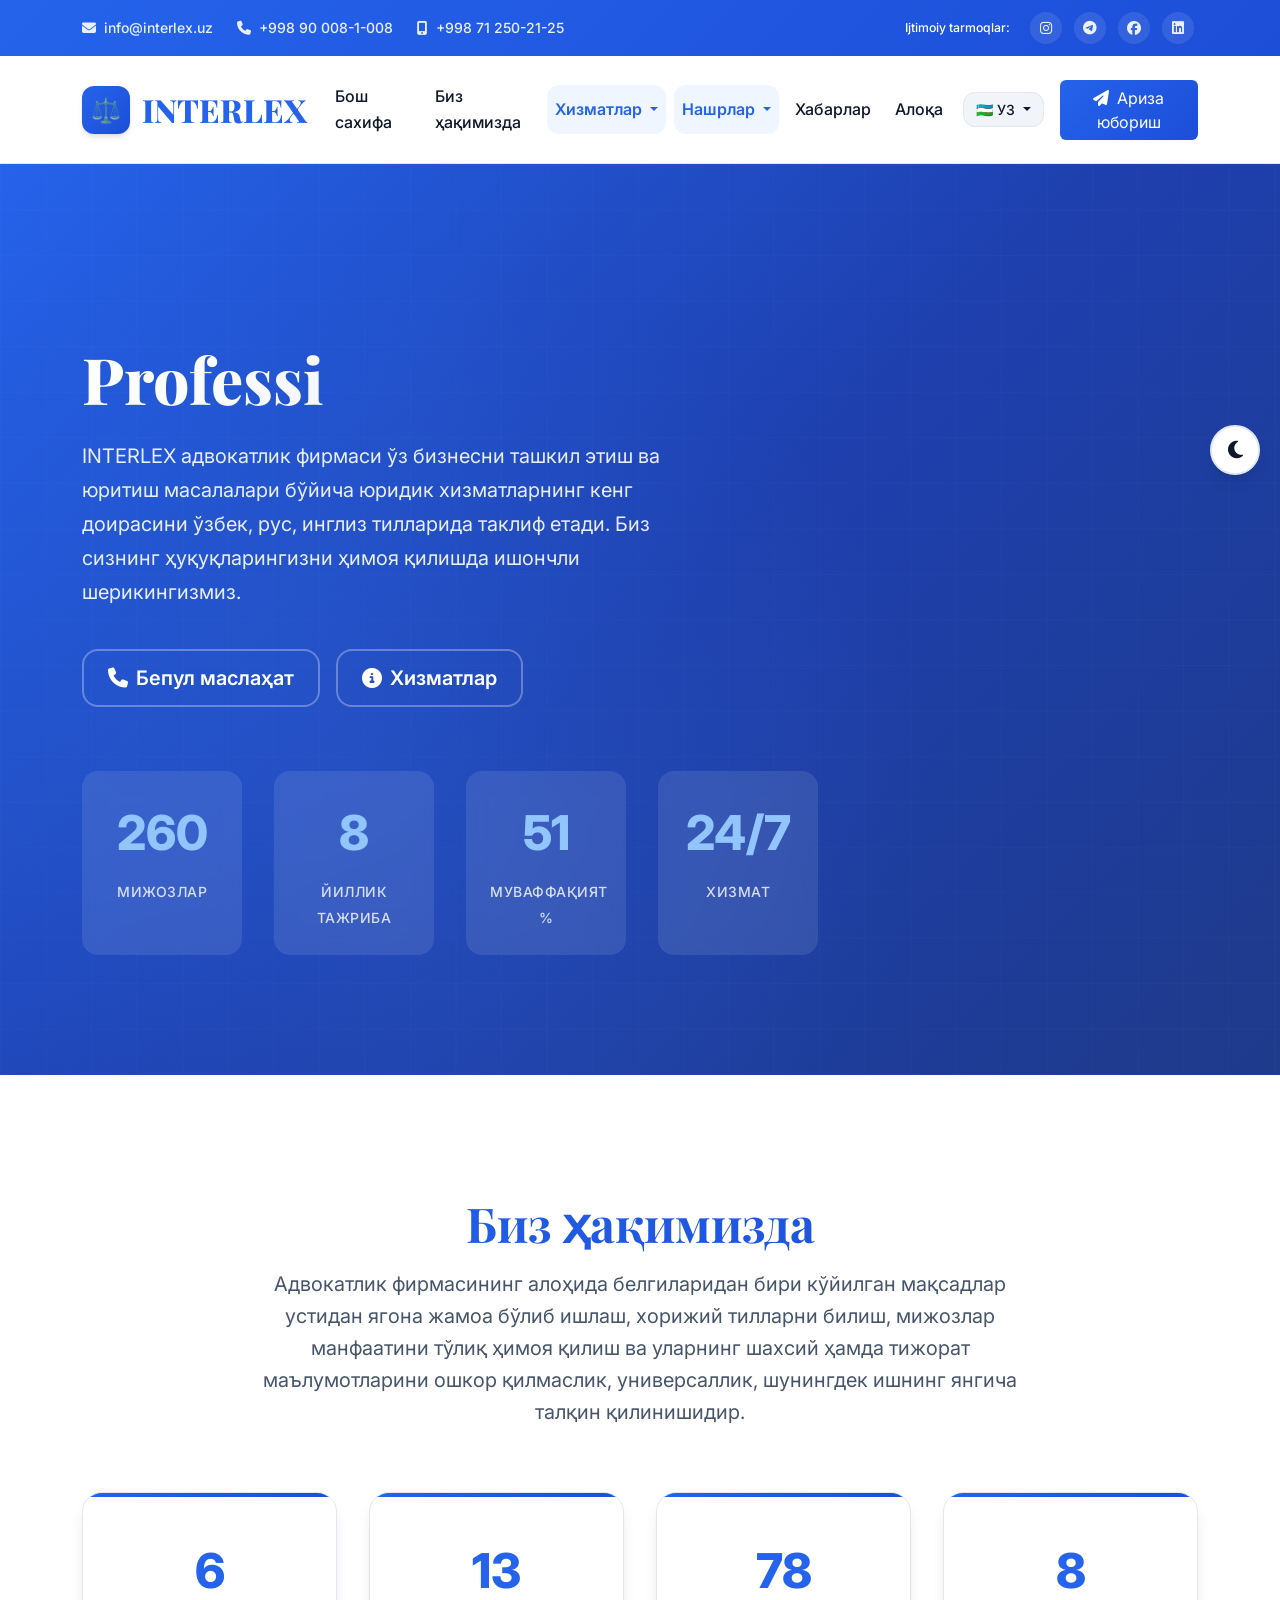
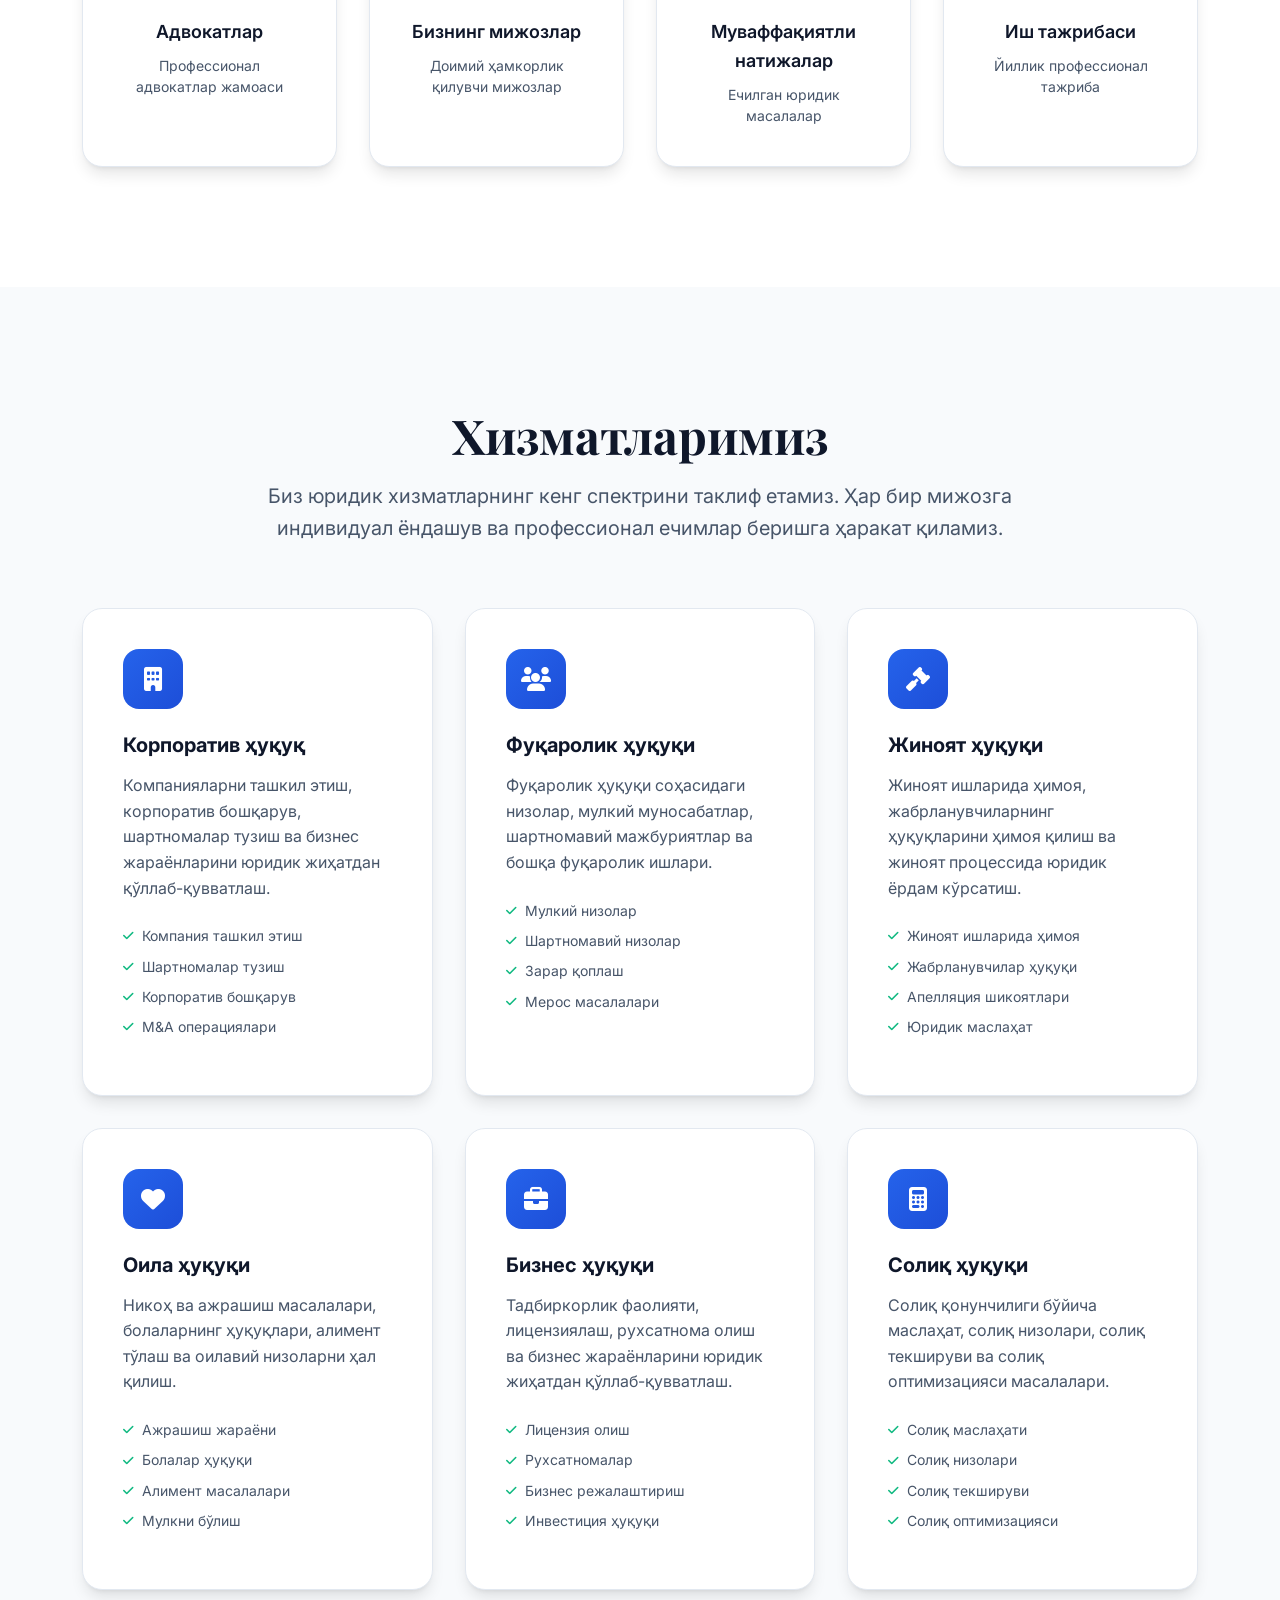
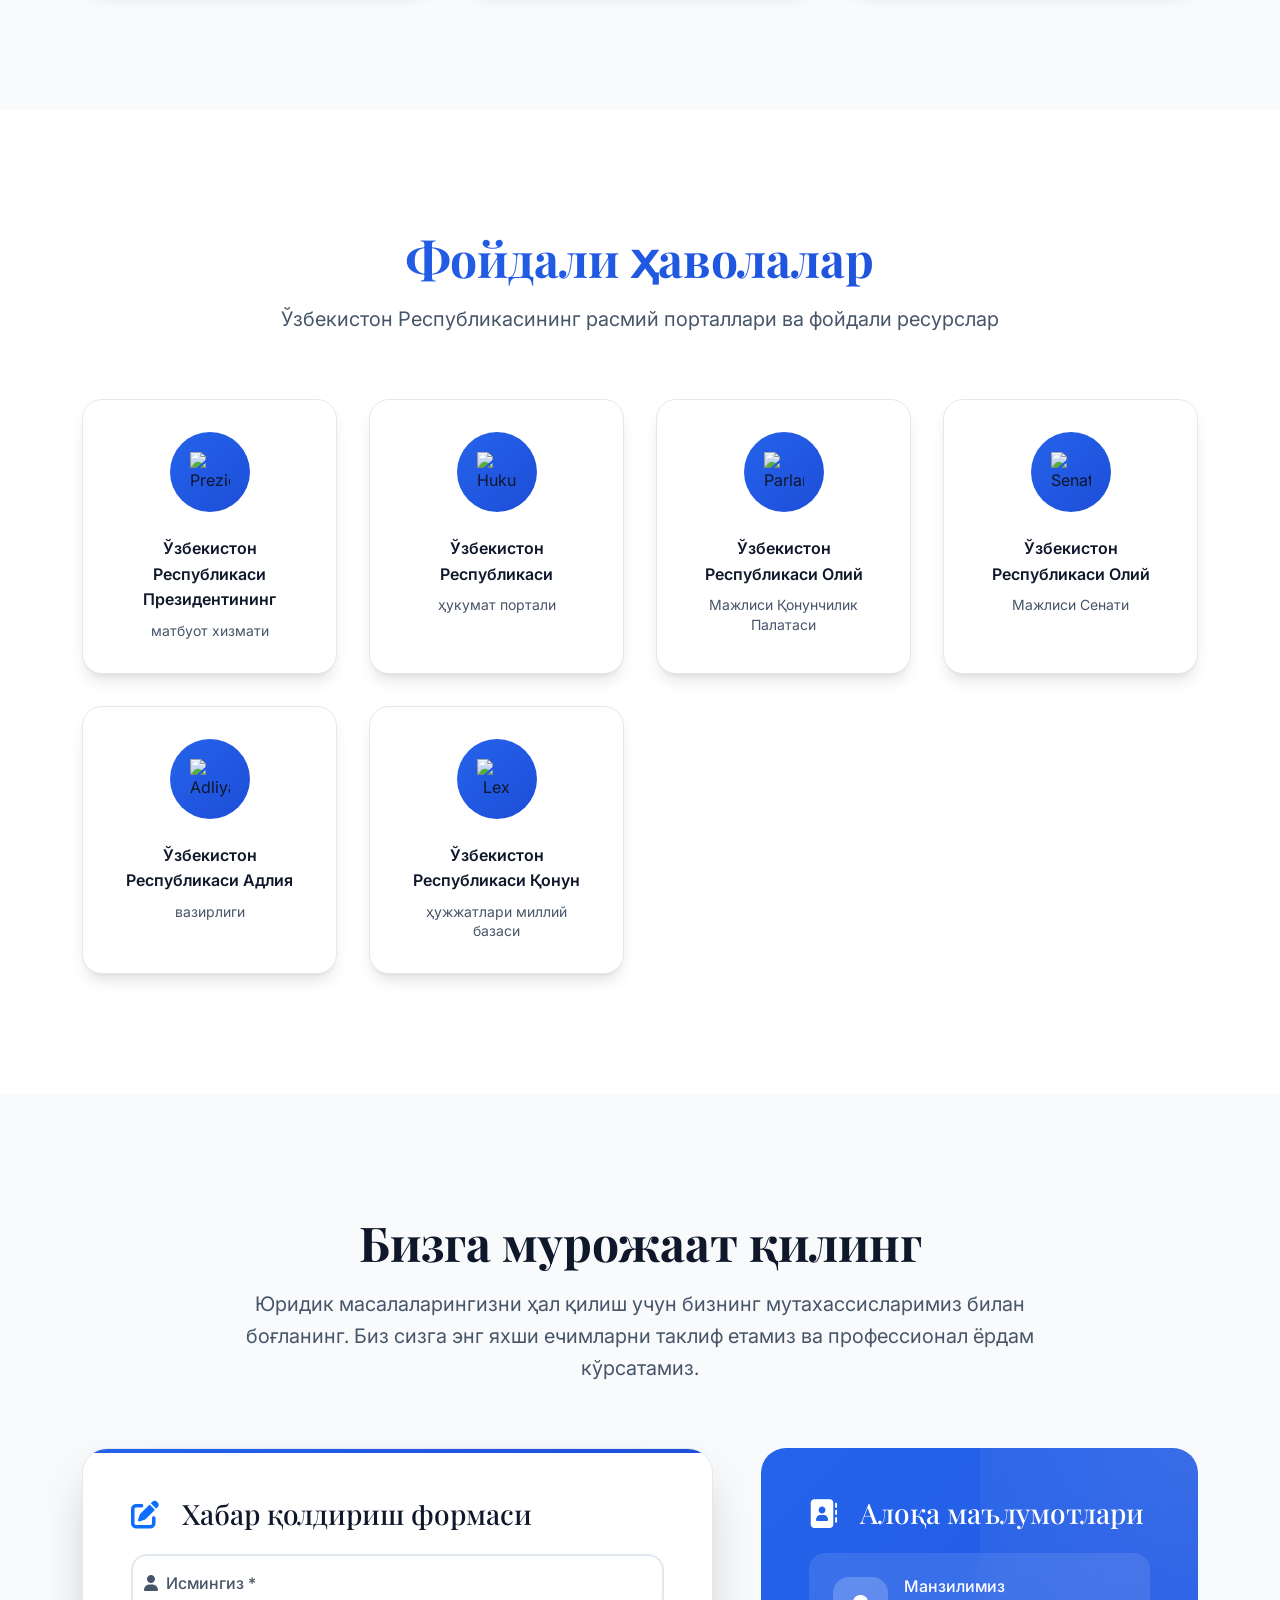
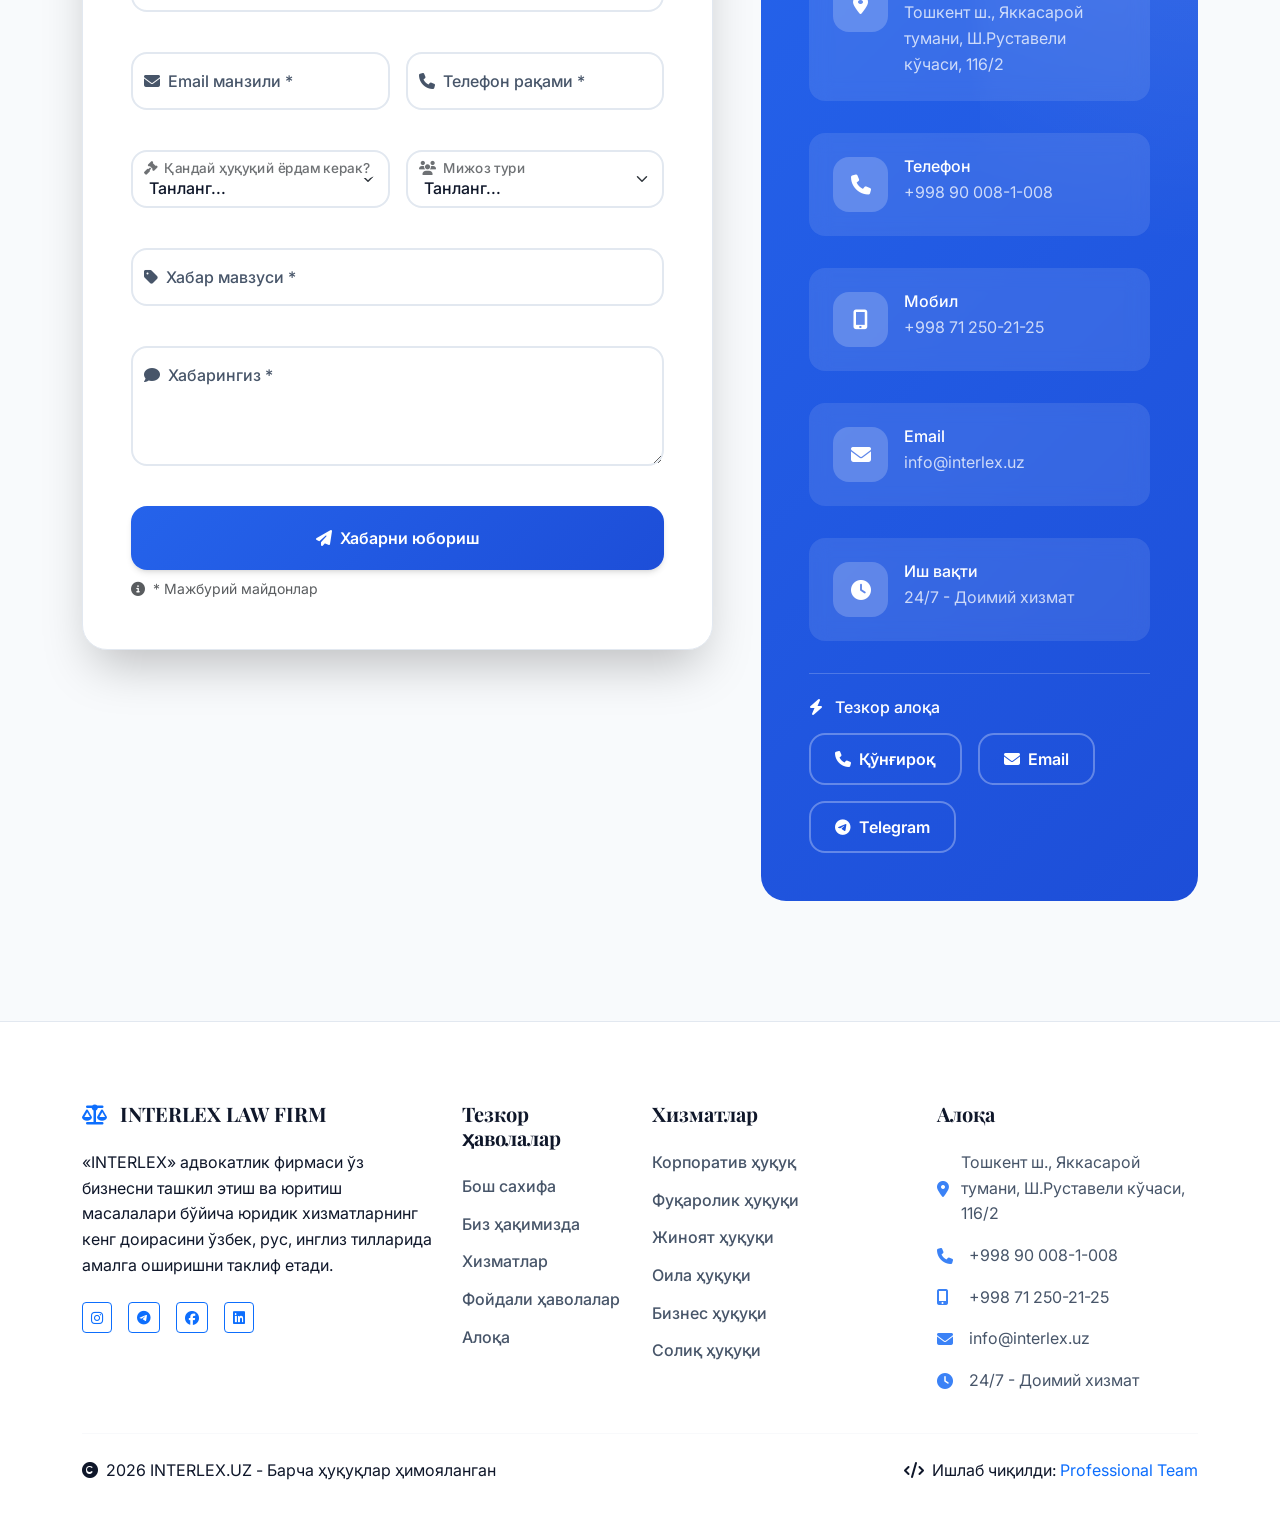
==== src/main/resources/static/index.html @ 8de53915 "First Commit" ====
<!DOCTYPE html>
<html lang="uz" data-theme="light">
<head>
  <meta charset="UTF-8">
  <meta name="viewport" content="width=device-width, initial-scale=1.0">
  <title>INTERLEX - Professional Yuridik Xizmatlar | Toshkent</title>
  <meta name="description" content="INTERLEX - Uzbekistondagi eng yaxshi yuridik xizmatlar. Professional advokatlar, korporativ huquq, fuqarolik huquqi va boshqa yuridik masalalar bo'yicha yordam.">
  <meta name="keywords" content="yuridik xizmatlar, advokat, huquq, Toshkent, Interlex, korporativ huquq, fuqarolik huquqi">
  <meta name="author" content="INTERLEX Law Firm">

  <!-- Open Graph / Facebook -->
  <meta property="og:type" content="website">
  <meta property="og:url" content="https://interlex.uz/">
  <meta property="og:title" content="INTERLEX - Professional Yuridik Xizmatlar">
  <meta property="og:description" content="Uzbekistondagi eng yaxshi yuridik xizmatlar. Professional advokatlar va huquqiy yordam.">
  <meta property="og:image" content="/og-image.jpg">

  <!-- Twitter -->
  <meta property="twitter:card" content="summary_large_image">
  <meta property="twitter:url" content="https://interlex.uz/">
  <meta property="twitter:title" content="INTERLEX - Professional Yuridik Xizmatlar">
  <meta property="twitter:description" content="Uzbekistondagi eng yaxshi yuridik xizmatlar. Professional advokatlar va huquqiy yordam.">
  <meta property="twitter:image" content="/twitter-image.jpg">

  <!-- Favicon -->
  <link rel="icon" type="image/x-icon" href="data:image/svg+xml,<svg xmlns='http://www.w3.org/2000/svg' viewBox='0 0 100 100'><text y='.9em' font-size='90'>⚖️</text></svg>">
  <link rel="apple-touch-icon" href="/apple-touch-icon.png">
  <link rel="manifest" href="/manifest.json">

  <!-- Preconnect to external domains -->
  <link rel="preconnect" href="https://fonts.googleapis.com">
  <link rel="preconnect" href="https://fonts.gstatic.com" crossorigin>
  <link rel="preconnect" href="https://cdn.jsdelivr.net">
  <link rel="preconnect" href="https://cdnjs.cloudflare.com">

  <!-- CSS Libraries -->
  <link href="https://cdn.jsdelivr.net/npm/bootstrap@5.3.2/dist/css/bootstrap.min.css" rel="stylesheet" integrity="sha384-T3c6CoIi6uLrA9TneNEoa7RxnatzjcDSCmG1MXxSR1GAsXEV/Dwwykc2MPK8M2HN" crossorigin="anonymous">
  <link rel="stylesheet" href="https://cdnjs.cloudflare.com/ajax/libs/font-awesome/6.5.1/css/all.min.css" integrity="sha512-DTOQO9RWCH3ppGqcWaEA1BIZOC6xxalwEsw9c2QQeAIftl+Vegovlnee1c9QX4TctnWMn13TZye+giMm8e2LwA==" crossorigin="anonymous">
  <link href="https://fonts.googleapis.com/css2?family=Inter:wght@100;200;300;400;500;600;700;800;900&family=Playfair+Display:wght@400;500;600;700;800;900&display=swap" rel="stylesheet">
  <link href="https://unpkg.com/aos@2.3.1/dist/aos.css" rel="stylesheet">

  <style>
    /* ===== CSS CUSTOM PROPERTIES ===== */
    :root[data-theme="light"] {
      /* Primary Colors */
      --primary-50: #eff6ff;
      --primary-100: #dbeafe;
      --primary-200: #bfdbfe;
      --primary-300: #93c5fd;
      --primary-400: #60a5fa;
      --primary-500: #3b82f6;
      --primary-600: #2563eb;
      --primary-700: #1d4ed8;
      --primary-800: #1e40af;
      --primary-900: #1e3a8a;
      --primary-950: #172554;

      /* Neutral Colors */
      --neutral-50: #f8fafc;
      --neutral-100: #f1f5f9;
      --neutral-200: #e2e8f0;
      --neutral-300: #cbd5e1;
      --neutral-400: #94a3b8;
      --neutral-500: #64748b;
      --neutral-600: #475569;
      --neutral-700: #334155;
      --neutral-800: #1e293b;
      --neutral-900: #0f172a;
      --neutral-950: #020617;

      /* Semantic Colors */
      --success-500: #10b981;
      --warning-500: #f59e0b;
      --error-500: #ef4444;
      --info-500: #06b6d4;

      /* Background Colors */
      --bg-primary: var(--neutral-50);
      --bg-secondary: #ffffff;
      --bg-tertiary: var(--neutral-100);
      --bg-card: #ffffff;
      --bg-overlay: rgba(255, 255, 255, 0.95);
      --bg-glass: rgba(255, 255, 255, 0.1);

      /* Text Colors */
      --text-primary: var(--neutral-900);
      --text-secondary: var(--neutral-600);
      --text-tertiary: var(--neutral-500);
      --text-inverse: #ffffff;
      --text-muted: var(--neutral-400);

      /* Border & Shadow */
      --border-color: var(--neutral-200);
      --border-light: var(--neutral-100);
      --shadow-sm: 0 1px 2px 0 rgb(0 0 0 / 0.05);
      --shadow-md: 0 4px 6px -1px rgb(0 0 0 / 0.1), 0 2px 4px -2px rgb(0 0 0 / 0.1);
      --shadow-lg: 0 10px 15px -3px rgb(0 0 0 / 0.1), 0 4px 6px -4px rgb(0 0 0 / 0.1);
      --shadow-xl: 0 20px 25px -5px rgb(0 0 0 / 0.1), 0 8px 10px -6px rgb(0 0 0 / 0.1);
      --shadow-2xl: 0 25px 50px -12px rgb(0 0 0 / 0.25);

      /* Gradients */
      --gradient-primary: linear-gradient(135deg, var(--primary-600) 0%, var(--primary-700) 100%);
      --gradient-secondary: linear-gradient(135deg, var(--info-500) 0%, var(--primary-500) 100%);
      --gradient-hero: linear-gradient(135deg, var(--primary-600) 0%, var(--primary-800) 50%, var(--primary-900) 100%);
      --gradient-card: linear-gradient(145deg, rgba(255,255,255,0.9) 0%, rgba(255,255,255,0.7) 100%);
    }

    :root[data-theme="dark"] {
      /* Primary Colors (adjusted for dark mode) */
      --primary-50: #172554;
      --primary-100: #1e3a8a;
      --primary-200: #1e40af;
      --primary-300: #1d4ed8;
      --primary-400: #2563eb;
      --primary-500: #3b82f6;
      --primary-600: #60a5fa;
      --primary-700: #93c5fd;
      --primary-800: #bfdbfe;
      --primary-900: #dbeafe;
      --primary-950: #eff6ff;

      /* Neutral Colors */
      --neutral-50: #020617;
      --neutral-100: #0f172a;
      --neutral-200: #1e293b;
      --neutral-300: #334155;
      --neutral-400: #475569;
      --neutral-500: #64748b;
      --neutral-600: #94a3b8;
      --neutral-700: #cbd5e1;
      --neutral-800: #e2e8f0;
      --neutral-900: #f1f5f9;
      --neutral-950: #f8fafc;

      /* Semantic Colors */
      --success-500: #10b981;
      --warning-500: #f59e0b;
      --error-500: #ef4444;
      --info-500: #06b6d4;

      /* Background Colors */
      --bg-primary: var(--neutral-100);
      --bg-secondary: var(--neutral-200);
      --bg-tertiary: var(--neutral-300);
      --bg-card: var(--neutral-200);
      --bg-overlay: rgba(15, 23, 42, 0.95);
      --bg-glass: rgba(15, 23, 42, 0.1);

      /* Text Colors */
      --text-primary: var(--neutral-900);
      --text-secondary: var(--neutral-700);
      --text-tertiary: var(--neutral-600);
      --text-inverse: var(--neutral-100);
      --text-muted: var(--neutral-500);

      /* Border & Shadow */
      --border-color: var(--neutral-300);
      --border-light: var(--neutral-400);
      --shadow-sm: 0 1px 2px 0 rgb(0 0 0 / 0.3);
      --shadow-md: 0 4px 6px -1px rgb(0 0 0 / 0.3), 0 2px 4px -2px rgb(0 0 0 / 0.3);
      --shadow-lg: 0 10px 15px -3px rgb(0 0 0 / 0.3), 0 4px 6px -4px rgb(0 0 0 / 0.3);
      --shadow-xl: 0 20px 25px -5px rgb(0 0 0 / 0.3), 0 8px 10px -6px rgb(0 0 0 / 0.3);
      --shadow-2xl: 0 25px 50px -12px rgb(0 0 0 / 0.5);

      /* Gradients */
      --gradient-primary: linear-gradient(135deg, var(--primary-500) 0%, var(--primary-600) 100%);
      --gradient-secondary: linear-gradient(135deg, var(--info-500) 0%, var(--primary-500) 100%);
      --gradient-hero: linear-gradient(135deg, var(--neutral-200) 0%, var(--neutral-100) 50%, var(--neutral-50) 100%);
      --gradient-card: linear-gradient(145deg, rgba(30,41,59,0.9) 0%, rgba(30,41,59,0.7) 100%);
    }

    /* ===== BASE STYLES ===== */
    * {
      margin: 0;
      padding: 0;
      box-sizing: border-box;
    }

    html {
      scroll-behavior: smooth;
      font-size: 16px;
    }

    body {
      font-family: 'Inter', -apple-system, BlinkMacSystemFont, 'Segoe UI', Roboto, sans-serif;
      line-height: 1.6;
      color: var(--text-primary);
      background-color: var(--bg-primary);
      transition: all 0.3s cubic-bezier(0.4, 0, 0.2, 1);
      overflow-x: hidden;
      font-feature-settings: 'kern' 1, 'liga' 1, 'calt' 1;
      text-rendering: optimizeLegibility;
      -webkit-font-smoothing: antialiased;
      -moz-osx-font-smoothing: grayscale;
    }

    .font-display {
      font-family: 'Playfair Display', Georgia, serif;
    }

    /* ===== UTILITY CLASSES ===== */
    .glass {
      background: var(--bg-glass);
      backdrop-filter: blur(20px) saturate(180%);
      -webkit-backdrop-filter: blur(20px) saturate(180%);
      border: 1px solid rgba(255, 255, 255, 0.125);
    }

    .text-gradient {
      background: var(--gradient-primary);
      -webkit-background-clip: text;
      -webkit-text-fill-color: transparent;
      background-clip: text;
    }

    .btn-gradient {
      background: var(--gradient-primary);
      border: none;
      color: var(--text-inverse);
      position: relative;
      overflow: hidden;
      z-index: 1;
    }

    .btn-gradient::before {
      content: '';
      position: absolute;
      top: 0;
      left: 0;
      right: 0;
      bottom: 0;
      background: var(--gradient-secondary);
      opacity: 0;
      transition: opacity 0.3s ease;
      z-index: -1;
    }

    .btn-gradient:hover::before {
      opacity: 1;
    }

    /* ===== LOADING SCREEN ===== */
    .loading-screen {
      position: fixed;
      top: 0;
      left: 0;
      width: 100%;
      height: 100%;
      background: var(--bg-secondary);
      display: flex;
      flex-direction: column;
      align-items: center;
      justify-content: center;
      z-index: 9999;
      transition: all 0.5s ease;
    }

    .loading-screen.hidden {
      opacity: 0;
      visibility: hidden;
      pointer-events: none;
    }

    .loader {
      width: 60px;
      height: 60px;
      border: 4px solid var(--border-color);
      border-top: 4px solid var(--primary-500);
      border-radius: 50%;
      animation: spin 1s linear infinite;
      margin-bottom: 1rem;
    }

    .loading-text {
      font-size: 1.125rem;
      font-weight: 500;
      color: var(--text-secondary);
      animation: pulse 2s ease-in-out infinite;
    }

    @keyframes spin {
      0% { transform: rotate(0deg); }
      100% { transform: rotate(360deg); }
    }

    @keyframes pulse {
      0%, 100% { opacity: 1; }
      50% { opacity: 0.5; }
    }

    /* ===== THEME TOGGLE ===== */
    .theme-toggle {
      position: fixed;
      top: 50%;
      right: 20px;
      transform: translateY(-50%);
      z-index: 1000;
      width: 50px;
      height: 50px;
      background: var(--bg-card);
      border: 2px solid var(--border-color);
      border-radius: 50%;
      cursor: pointer;
      transition: all 0.3s cubic-bezier(0.4, 0, 0.2, 1);
      box-shadow: var(--shadow-lg);
      display: flex;
      align-items: center;
      justify-content: center;
    }

    .theme-toggle:hover {
      transform: translateY(-50%) scale(1.1);
      box-shadow: var(--shadow-xl);
      border-color: var(--primary-500);
    }

    .theme-toggle i {
      font-size: 1.25rem;
      color: var(--text-primary);
      transition: all 0.3s ease;
    }

    /* ===== SCROLL TO TOP ===== */
    .scroll-top {
      position: fixed;
      bottom: 30px;
      right: 30px;
      width: 50px;
      height: 50px;
      background: var(--gradient-primary);
      color: var(--text-inverse);
      border: none;
      border-radius: 50%;
      cursor: pointer;
      opacity: 0;
      visibility: hidden;
      transition: all 0.3s cubic-bezier(0.4, 0, 0.2, 1);
      z-index: 1000;
      display: flex;
      align-items: center;
      justify-content: center;
      box-shadow: var(--shadow-lg);
    }

    .scroll-top.visible {
      opacity: 1;
      visibility: visible;
    }

    .scroll-top:hover {
      transform: translateY(-3px);
      box-shadow: var(--shadow-xl);
    }

    /* ===== TOP CONTACT BAR ===== */
    .top-contact-bar {
      background: var(--gradient-primary);
      color: var(--text-inverse);
      padding: 12px 0;
      font-size: 0.875rem;
      font-weight: 500;
      position: relative;
      overflow: hidden;
    }

    .top-contact-bar::before {
      content: '';
      position: absolute;
      top: 0;
      left: -100%;
      width: 100%;
      height: 100%;
      background: linear-gradient(90deg, transparent, rgba(255,255,255,0.1), transparent);
      animation: shimmer 3s infinite;
    }

    @keyframes shimmer {
      0% { left: -100%; }
      100% { left: 100%; }
    }

    .top-contact-bar a {
      color: rgba(255, 255, 255, 0.9);
      text-decoration: none;
      transition: all 0.3s ease;
      position: relative;
    }

    .top-contact-bar a:hover {
      color: var(--text-inverse);
      transform: translateY(-1px);
    }

    .social-links a {
      display: inline-flex;
      align-items: center;
      justify-content: center;
      width: 32px;
      height: 32px;
      border-radius: 50%;
      background: rgba(255, 255, 255, 0.1);
      margin: 0 4px;
      transition: all 0.3s ease;
    }

    .social-links a:hover {
      background: rgba(255, 255, 255, 0.2);
      transform: translateY(-2px);
    }

    /* ===== HEADER ===== */
    .main-header {
      background: var(--bg-overlay);
      backdrop-filter: blur(20px) saturate(180%);
      -webkit-backdrop-filter: blur(20px) saturate(180%);
      border-bottom: 1px solid var(--border-color);
      position: sticky;
      top: 0;
      z-index: 998;
      transition: all 0.3s cubic-bezier(0.4, 0, 0.2, 1);
    }

    .main-header.scrolled {
      box-shadow: var(--shadow-lg);
      background: var(--bg-overlay);
    }

    .navbar {
      padding: 1rem 0;
    }

    .navbar-brand {
      font-family: 'Playfair Display', serif;
      font-size: 2rem;
      font-weight: 800;
      color: var(--primary-600) !important;
      text-decoration: none;
      display: flex;
      align-items: center;
      transition: all 0.3s ease;
    }

    .navbar-brand:hover {
      transform: scale(1.05);
    }

    .logo-icon {
      background: var(--gradient-primary);
      color: var(--text-inverse);
      width: 48px;
      height: 48px;
      border-radius: 12px;
      display: flex;
      align-items: center;
      justify-content: center;
      margin-right: 12px;
      font-weight: 800;
      font-size: 1.5rem;
      box-shadow: var(--shadow-md);
      transition: all 0.3s ease;
    }

    .navbar-brand:hover .logo-icon {
      transform: rotate(5deg);
      box-shadow: var(--shadow-lg);
    }

    .navbar-nav .nav-link {
      font-weight: 500;
      color: var(--text-primary);
      padding: 0.75rem 1rem;
      margin: 0 0.25rem;
      border-radius: 12px;
      transition: all 0.3s cubic-bezier(0.4, 0, 0.2, 1);
      position: relative;
      overflow: hidden;
    }

    .navbar-nav .nav-link::before {
      content: '';
      position: absolute;
      top: 0;
      left: -100%;
      width: 100%;
      height: 100%;
      background: var(--gradient-secondary);
      transition: all 0.3s ease;
      z-index: -1;
      opacity: 0.1;
    }

    .navbar-nav .nav-link:hover::before {
      left: 0;
    }

    .navbar-nav .nav-link:hover {
      color: var(--primary-600);
      transform: translateY(-2px);
    }

    .navbar-nav .nav-link.active {
      color: var(--primary-600);
      font-weight: 600;
      background: var(--primary-50);
    }

    /* ===== DROPDOWN MENUS ===== */
    .dropdown-menu {
      background: var(--bg-card);
      border: 1px solid var(--border-color);
      box-shadow: var(--shadow-2xl);
      border-radius: 16px;
      padding: 1rem;
      margin-top: 0.5rem;
      min-width: 320px;
      backdrop-filter: blur(20px);
    }

    .dropdown-item {
      padding: 0.75rem 1rem;
      border-radius: 12px;
      font-weight: 500;
      color: var(--text-primary);
      transition: all 0.3s cubic-bezier(0.4, 0, 0.2, 1);
      position: relative;
      overflow: hidden;
      display: flex;
      align-items: center;
    }

    .dropdown-item i {
      margin-right: 0.75rem;
      width: 20px;
      color: var(--primary-500);
    }

    .dropdown-item::before {
      content: '';
      position: absolute;
      top: 0;
      left: -100%;
      width: 100%;
      height: 100%;
      background: var(--gradient-primary);
      transition: all 0.3s ease;
      z-index: -1;
      opacity: 0.1;
    }

    .dropdown-item:hover::before {
      left: 0;
    }

    .dropdown-item:hover {
      color: var(--primary-600);
      transform: translateX(5px);
    }

    .dropdown-header {
      color: var(--text-tertiary);
      font-weight: 700;
      font-size: 0.75rem;
      text-transform: uppercase;
      letter-spacing: 0.5px;
      margin-bottom: 0.5rem;
    }

    /* ===== LANGUAGE SELECTOR ===== */
    .language-selector {
      background: var(--bg-tertiary);
      border: 1px solid var(--border-color);
      border-radius: 12px;
      padding: 0.5rem 0.75rem;
      font-size: 0.875rem;
      font-weight: 500;
      color: var(--text-primary);
      text-decoration: none;
      transition: all 0.3s cubic-bezier(0.4, 0, 0.2, 1);
    }

    .language-selector:hover {
      background: var(--primary-500);
      color: var(--text-inverse);
      transform: translateY(-2px);
      box-shadow: var(--shadow-md);
    }

    /* ===== HERO SECTION ===== */
    .hero-section {
      background: var(--gradient-hero);
      color: var(--text-inverse);
      padding: 180px 0 120px;
      position: relative;
      overflow: hidden;
      min-height: 100vh;
      display: flex;
      align-items: center;
    }

    .hero-section::before {
      content: '';
      position: absolute;
      top: 0;
      left: 0;
      right: 0;
      bottom: 0;
      background: url('data:image/svg+xml,<svg xmlns="http://www.w3.org/2000/svg" viewBox="0 0 1000 1000"><defs><pattern id="grid" width="50" height="50" patternUnits="userSpaceOnUse"><path d="M 50 0 L 0 0 0 50" fill="none" stroke="rgba(255,255,255,0.03)" stroke-width="1"/></pattern></defs><rect width="100%" height="100%" fill="url(%23grid)"/></svg>');
    }

    .hero-section::after {
      content: '';
      position: absolute;
      top: 0;
      left: 0;
      right: 0;
      bottom: 0;
      background: radial-gradient(circle at 30% 70%, rgba(59, 130, 246, 0.2) 0%, transparent 50%);
    }

    .hero-content {
      position: relative;
      z-index: 2;
    }

    .hero-title {
      font-family: 'Playfair Display', serif;
      font-size: clamp(2.5rem, 5vw, 4.5rem);
      font-weight: 800;
      line-height: 1.1;
      margin-bottom: 1.5rem;
      background: linear-gradient(135deg, #ffffff 0%, #e2e8f0 100%);
      -webkit-background-clip: text;
      -webkit-text-fill-color: transparent;
      background-clip: text;
    }

    .hero-subtitle {
      font-size: clamp(1rem, 2vw, 1.25rem);
      font-weight: 400;
      opacity: 0.9;
      margin-bottom: 2.5rem;
      max-width: 600px;
      line-height: 1.7;
    }

    .hero-cta {
      display: flex;
      gap: 1rem;
      flex-wrap: wrap;
      margin-bottom: 3rem;
    }

    .hero-stats {
      display: grid;
      grid-template-columns: repeat(auto-fit, minmax(120px, 1fr));
      gap: 2rem;
      margin-top: 4rem;
    }

    .hero-stat {
      text-align: center;
      padding: 1.5rem;
      background: rgba(255, 255, 255, 0.1);
      border-radius: 16px;
      backdrop-filter: blur(10px);
      transition: all 0.3s ease;
    }

    .hero-stat:hover {
      transform: translateY(-5px);
      background: rgba(255, 255, 255, 0.15);
    }

    .hero-stat-number {
      font-size: clamp(2rem, 4vw, 3rem);
      font-weight: 800;
      color: var(--primary-300);
      display: block;
      margin-bottom: 0.5rem;
    }

    .hero-stat-label {
      font-size: 0.875rem;
      opacity: 0.8;
      text-transform: uppercase;
      letter-spacing: 0.5px;
      font-weight: 500;
    }

    /* ===== ABOUT SECTION ===== */
    .about-section {
      padding: 120px 0;
      background: var(--bg-secondary);
      position: relative;
    }

    .section-title {
      font-family: 'Playfair Display', serif;
      font-size: clamp(2rem, 4vw, 3rem);
      font-weight: 700;
      color: var(--text-primary);
      margin-bottom: 1rem;
      text-align: center;
    }

    .section-subtitle {
      font-size: clamp(1rem, 2vw, 1.25rem);
      color: var(--text-secondary);
      text-align: center;
      margin-bottom: 4rem;
      max-width: 800px;
      margin-left: auto;
      margin-right: auto;
      line-height: 1.6;
    }

    .stats-grid {
      display: grid;
      grid-template-columns: repeat(auto-fit, minmax(250px, 1fr));
      gap: 2rem;
      margin-top: 4rem;
    }

    .stat-card {
      background: var(--bg-card);
      border-radius: 20px;
      padding: 2.5rem;
      text-align: center;
      box-shadow: var(--shadow-lg);
      border: 1px solid var(--border-color);
      transition: all 0.3s cubic-bezier(0.4, 0, 0.2, 1);
      position: relative;
      overflow: hidden;
    }

    .stat-card::before {
      content: '';
      position: absolute;
      top: 0;
      left: 0;
      right: 0;
      height: 4px;
      background: var(--gradient-primary);
    }

    .stat-card:hover {
      transform: translateY(-10px);
      box-shadow: var(--shadow-2xl);
    }

    .stat-number {
      font-size: 3rem;
      font-weight: 800;
      color: var(--primary-600);
      margin-bottom: 0.5rem;
      display: block;
    }

    .stat-label {
      font-size: 1.125rem;
      font-weight: 600;
      color: var(--text-primary);
      margin-bottom: 0.5rem;
    }

    .stat-description {
      font-size: 0.875rem;
      color: var(--text-secondary);
      line-height: 1.5;
    }

    /* ===== SERVICES SECTION ===== */
    .services-section {
      padding: 120px 0;
      background: var(--bg-primary);
    }

    .services-grid {
      display: grid;
      grid-template-columns: repeat(auto-fit, minmax(300px, 1fr));
      gap: 2rem;
      margin-top: 4rem;
    }

    .service-card {
      background: var(--bg-card);
      border-radius: 20px;
      padding: 2.5rem;
      box-shadow: var(--shadow-lg);
      border: 1px solid var(--border-color);
      transition: all 0.3s cubic-bezier(0.4, 0, 0.2, 1);
      position: relative;
      overflow: hidden;
    }

    .service-card::before {
      content: '';
      position: absolute;
      top: 0;
      left: 0;
      right: 0;
      height: 4px;
      background: var(--gradient-secondary);
      transform: scaleX(0);
      transition: transform 0.3s ease;
    }

    .service-card:hover::before {
      transform: scaleX(1);
    }

    .service-card:hover {
      transform: translateY(-10px);
      box-shadow: var(--shadow-2xl);
    }

    .service-icon {
      width: 60px;
      height: 60px;
      background: var(--gradient-primary);
      border-radius: 16px;
      display: flex;
      align-items: center;
      justify-content: center;
      margin-bottom: 1.5rem;
      transition: all 0.3s ease;
    }

    .service-card:hover .service-icon {
      transform: scale(1.1) rotate(5deg);
    }

    .service-icon i {
      font-size: 1.5rem;
      color: var(--text-inverse);
    }

    .service-title {
      font-size: 1.25rem;
      font-weight: 700;
      color: var(--text-primary);
      margin-bottom: 1rem;
    }

    .service-description {
      color: var(--text-secondary);
      line-height: 1.6;
      margin-bottom: 1.5rem;
    }

    .service-features {
      list-style: none;
      padding: 0;
    }

    .service-features li {
      display: flex;
      align-items: center;
      margin-bottom: 0.5rem;
      font-size: 0.875rem;
      color: var(--text-secondary);
    }

    .service-features li i {
      color: var(--success-500);
      margin-right: 0.5rem;
      font-size: 0.75rem;
    }

    /* ===== USEFUL LINKS SECTION ===== */
    .useful-links-section {
      padding: 120px 0;
      background: var(--bg-secondary);
    }

    .links-grid {
      display: grid;
      grid-template-columns: repeat(auto-fit, minmax(200px, 1fr));
      gap: 2rem;
      margin-top: 4rem;
    }

    .link-card {
      background: var(--bg-card);
      border-radius: 20px;
      padding: 2rem;
      text-align: center;
      box-shadow: var(--shadow-lg);
      border: 1px solid var(--border-color);
      transition: all 0.3s cubic-bezier(0.4, 0, 0.2, 1);
      text-decoration: none;
      color: var(--text-primary);
    }

    .link-card:hover {
      transform: translateY(-10px);
      box-shadow: var(--shadow-2xl);
      color: var(--text-primary);
    }

    .link-icon {
      width: 80px;
      height: 80px;
      border-radius: 50%;
      margin: 0 auto 1.5rem;
      display: flex;
      align-items: center;
      justify-content: center;
      background: var(--gradient-primary);
      transition: all 0.3s ease;
    }

    .link-card:hover .link-icon {
      transform: scale(1.1);
    }

    .link-icon img {
      width: 40px;
      height: 40px;
      object-fit: contain;
    }

    .link-title {
      font-size: 1rem;
      font-weight: 600;
      margin-bottom: 0.5rem;
    }

    .link-description {
      font-size: 0.875rem;
      color: var(--text-secondary);
      line-height: 1.4;
    }

    /* ===== CONTACT SECTION ===== */
    .contact-section {
      padding: 120px 0;
      background: var(--bg-primary);
    }

    .contact-form-card {
      background: var(--bg-card);
      border-radius: 25px;
      padding: 3rem;
      box-shadow: var(--shadow-2xl);
      border: 1px solid var(--border-color);
      position: relative;
      overflow: hidden;
    }

    .contact-form-card::before {
      content: '';
      position: absolute;
      top: 0;
      left: 0;
      right: 0;
      height: 4px;
      background: var(--gradient-primary);
    }

    .contact-info-card {
      background: var(--gradient-primary);
      color: var(--text-inverse);
      border-radius: 25px;
      padding: 3rem;
      height: 100%;
      position: relative;
      overflow: hidden;
    }

    .contact-info-card::before {
      content: '';
      position: absolute;
      top: -50%;
      right: -50%;
      width: 100%;
      height: 100%;
      background: radial-gradient(circle, rgba(255,255,255,0.1) 0%, transparent 70%);
    }

    .form-floating {
      margin-bottom: 1.5rem;
    }

    .form-control, .form-select {
      border: 2px solid var(--border-color);
      border-radius: 16px;
      padding: 1.25rem 1rem;
      font-size: 1rem;
      font-weight: 500;
      transition: all 0.3s cubic-bezier(0.4, 0, 0.2, 1);
      background-color: var(--bg-secondary);
      color: var(--text-primary);
    }

    .form-control:focus, .form-select:focus {
      border-color: var(--primary-500);
      box-shadow: 0 0 0 0.25rem rgba(59, 130, 246, 0.1);
      background-color: var(--bg-secondary);
      transform: translateY(-2px);
    }

    .form-floating > label {
      color: var(--text-secondary);
      font-weight: 500;
    }

    .btn-primary {
      background: var(--gradient-primary);
      border: none;
      border-radius: 16px;
      padding: 1.25rem 2.5rem;
      font-weight: 600;
      font-size: 1rem;
      transition: all 0.3s cubic-bezier(0.4, 0, 0.2, 1);
      box-shadow: var(--shadow-md);
      position: relative;
      overflow: hidden;
    }

    .btn-primary::before {
      content: '';
      position: absolute;
      top: 0;
      left: -100%;
      width: 100%;
      height: 100%;
      background: linear-gradient(90deg, transparent, rgba(255,255,255,0.2), transparent);
      transition: all 0.5s ease;
    }

    .btn-primary:hover::before {
      left: 100%;
    }

    .btn-primary:hover {
      transform: translateY(-3px);
      box-shadow: var(--shadow-xl);
    }

    .btn-outline-light {
      border: 2px solid rgba(255, 255, 255, 0.3);
      color: var(--text-inverse);
      border-radius: 16px;
      padding: 0.75rem 1.5rem;
      font-weight: 600;
      transition: all 0.3s cubic-bezier(0.4, 0, 0.2, 1);
      background: transparent;
    }

    .btn-outline-light:hover {
      background: rgba(255, 255, 255, 0.1);
      border-color: rgba(255, 255, 255, 0.5);
      transform: translateY(-2px);
      color: var(--text-inverse);
    }

    /* ===== CONTACT INFO ITEMS ===== */
    .contact-info-item {
      display: flex;
      align-items: flex-start;
      margin-bottom: 2rem;
      padding: 1.5rem;
      background: rgba(255, 255, 255, 0.1);
      border-radius: 16px;
      backdrop-filter: blur(10px);
      transition: all 0.3s cubic-bezier(0.4, 0, 0.2, 1);
    }

    .contact-info-item:hover {
      background: rgba(255, 255, 255, 0.15);
      transform: translateX(5px);
    }

    .contact-icon {
      width: 55px;
      height: 55px;
      background: rgba(255, 255, 255, 0.2);
      border-radius: 16px;
      display: flex;
      align-items: center;
      justify-content: center;
      margin-right: 1rem;
      flex-shrink: 0;
      transition: all 0.3s ease;
    }

    .contact-info-item:hover .contact-icon {
      background: rgba(255, 255, 255, 0.3);
      transform: scale(1.1);
    }

    .contact-icon i {
      font-size: 1.25rem;
      color: var(--text-inverse);
    }

    /* ===== ALERT STYLES ===== */
    .alert {
      border: none;
      border-radius: 16px;
      padding: 1.25rem 1.5rem;
      margin-bottom: 1.5rem;
      font-weight: 500;
      position: relative;
      overflow: hidden;
    }

    .alert::before {
      content: '';
      position: absolute;
      top: 0;
      left: -100%;
      width: 100%;
      height: 100%;
      background: linear-gradient(90deg, transparent, rgba(255,255,255,0.1), transparent);
      animation: alertShimmer 2s infinite;
    }

    @keyframes alertShimmer {
      0% { left: -100%; }
      100% { left: 100%; }
    }

    .alert-success {
      background: var(--gradient-primary);
      color: var(--text-inverse);
    }

    .alert-danger {
      background: linear-gradient(135deg, var(--error-500), #dc2626);
      color: var(--text-inverse);
    }

    /* ===== FOOTER ===== */
    .footer {
      background: var(--bg-secondary);
      color: var(--text-primary);
      padding: 5rem 0 2rem;
      border-top: 1px solid var(--border-color);
    }

    .footer-section h5 {
      font-family: 'Playfair Display', serif;
      font-size: 1.25rem;
      font-weight: 700;
      margin-bottom: 1.5rem;
      color: var(--text-primary);
    }

    .footer-links {
      list-style: none;
      padding: 0;
    }

    .footer-links li {
      margin-bottom: 0.75rem;
    }

    .footer-links a {
      color: var(--text-secondary);
      text-decoration: none;
      font-weight: 500;
      transition: all 0.3s cubic-bezier(0.4, 0, 0.2, 1);
      position: relative;
    }

    .footer-links a::before {
      content: '';
      position: absolute;
      bottom: -2px;
      left: 0;
      width: 0;
      height: 2px;
      background: var(--primary-500);
      transition: all 0.3s ease;
    }

    .footer-links a:hover::before {
      width: 100%;
    }

    .footer-links a:hover {
      color: var(--primary-500);
      transform: translateX(5px);
    }

    .footer-contact-item {
      display: flex;
      align-items: center;
      margin-bottom: 1rem;
      color: var(--text-secondary);
      transition: all 0.3s ease;
    }

    .footer-contact-item:hover {
      color: var(--text-primary);
      transform: translateX(5px);
    }

    .footer-contact-item i {
      width: 20px;
      margin-right: 0.75rem;
      color: var(--primary-500);
    }

    /* ===== LOADING ANIMATION ===== */
    .btn-loading {
      position: relative;
      color: transparent !important;
    }

    .btn-loading::after {
      content: "";
      position: absolute;
      width: 20px;
      height: 20px;
      top: 50%;
      left: 50%;
      margin-left: -10px;
      margin-top: -10px;
      border: 2px solid var(--text-inverse);
      border-radius: 50%;
      border-top-color: transparent;
      animation: spin 1s linear infinite;
    }

    /* ===== RESPONSIVE DESIGN ===== */
    @media (max-width: 768px) {
      .hero-section {
        padding: 120px 0 80px;
      }

      .contact-form-card,
      .contact-info-card {
        padding: 2rem;
        margin-bottom: 2rem;
      }

      .navbar-brand {
        font-size: 1.5rem;
      }

      .logo-icon {
        width: 40px;
        height: 40px;
        font-size: 1.25rem;
      }

      .theme-toggle {
        right: 15px;
        width: 45px;
        height: 45px;
      }

      .hero-stats {
        grid-template-columns: repeat(2, 1fr);
        gap: 1rem;
      }

      .stats-grid {
        grid-template-columns: 1fr;
      }

      .services-grid {
        grid-template-columns: 1fr;
      }

      .links-grid {
        grid-template-columns: repeat(2, 1fr);
      }
    }

    @media (max-width: 480px) {
      .hero-cta {
        flex-direction: column;
      }

      .links-grid {
        grid-template-columns: 1fr;
      }

      .hero-stats {
        grid-template-columns: 1fr;
      }
    }

    /* ===== CUSTOM SCROLLBAR ===== */
    ::-webkit-scrollbar {
      width: 8px;
    }

    ::-webkit-scrollbar-track {
      background: var(--bg-tertiary);
    }

    ::-webkit-scrollbar-thumb {
      background: var(--primary-500);
      border-radius: 4px;
    }

    ::-webkit-scrollbar-thumb:hover {
      background: var(--primary-600);
    }

    /* ===== ANIMATIONS ===== */
    @keyframes fadeInUp {
      from {
        opacity: 0;
        transform: translateY(30px);
      }
      to {
        opacity: 1;
        transform: translateY(0);
      }
    }

    @keyframes fadeInLeft {
      from {
        opacity: 0;
        transform: translateX(-30px);
      }
      to {
        opacity: 1;
        transform: translateX(0);
      }
    }

    @keyframes fadeInRight {
      from {
        opacity: 0;
        transform: translateX(30px);
      }
      to {
        opacity: 1;
        transform: translateX(0);
      }
    }

    @keyframes float {
      0%, 100% { transform: translateY(0px); }
      50% { transform: translateY(-10px); }
    }

    .floating {
      animation: float 3s ease-in-out infinite;
    }

    /* ===== RIPPLE EFFECT ===== */
    .btn {
      position: relative;
      overflow: hidden;
    }

    .ripple {
      position: absolute;
      border-radius: 50%;
      background: rgba(255, 255, 255, 0.3);
      transform: scale(0);
      animation: ripple-animation 0.6s linear;
      pointer-events: none;
    }

    @keyframes ripple-animation {
      to {
        transform: scale(4);
        opacity: 0;
      }
    }

    /* ===== FOCUS STYLES ===== */
    .focused .form-floating > label {
      color: var(--primary-500);
    }

    /* ===== PRINT STYLES ===== */
    @media print {
      .theme-toggle,
      .scroll-top,
      .top-contact-bar {
        display: none !important;
      }
    }

    /* ===== REDUCED MOTION ===== */
    @media (prefers-reduced-motion: reduce) {
      *,
      *::before,
      *::after {
        animation-duration: 0.01ms !important;
        animation-iteration-count: 1 !important;
        transition-duration: 0.01ms !important;
      }
    }
  </style>
</head>
<body>
<!-- Loading Screen -->
<div class="loading-screen" id="loadingScreen">
  <div class="loader"></div>
  <div class="loading-text">INTERLEX yuklanmoqda...</div>
</div>

<!-- Theme Toggle Button -->
<button class="theme-toggle" id="themeToggle" title="Dark/Light Mode" aria-label="Toggle theme">
  <i class="fas fa-moon" id="themeIcon"></i>
</button>

<!-- Scroll to Top Button -->
<button class="scroll-top" id="scrollTop" title="Yuqoriga" aria-label="Scroll to top">
  <i class="fas fa-arrow-up"></i>
</button>

<!-- Top Contact Bar -->
<div class="top-contact-bar">
  <div class="container">
    <div class="row align-items-center">
      <div class="col-lg-8">
        <div class="d-flex flex-wrap gap-4 align-items-center">
          <a href="mailto:info@interlex.uz" class="text-decoration-none">
            <i class="fas fa-envelope me-2"></i>info@interlex.uz
          </a>
          <a href="tel:+998900081008" class="text-decoration-none">
            <i class="fas fa-phone me-2"></i>+998 90 008-1-008
          </a>
          <a href="tel:+998712502125" class="text-decoration-none">
            <i class="fas fa-mobile-alt me-2"></i>+998 71 250-21-25
          </a>
        </div>
      </div>
      <div class="col-lg-4 text-end">
        <div class="d-flex justify-content-end align-items-center gap-3">
          <span class="small d-none d-md-inline">Ijtimoiy tarmoqlar:</span>
          <div class="social-links">
            <a href="#" aria-label="Instagram">
              <i class="fab fa-instagram"></i>
            </a>
            <a href="#" aria-label="Telegram">
              <i class="fab fa-telegram"></i>
            </a>
            <a href="#" aria-label="Facebook">
              <i class="fab fa-facebook"></i>
            </a>
            <a href="#" aria-label="LinkedIn">
              <i class="fab fa-linkedin"></i>
            </a>
          </div>
        </div>
      </div>
    </div>
  </div>
</div>

<!-- Main Header -->
<header class="main-header" id="mainHeader">
  <div class="container">
    <nav class="navbar navbar-expand-lg">
      <a class="navbar-brand" href="#home">
        <div class="logo-icon floating">⚖️</div>
        INTERLEX
      </a>

      <button class="navbar-toggler border-0" type="button" data-bs-toggle="collapse" data-bs-target="#navbarNav" aria-controls="navbarNav" aria-expanded="false" aria-label="Toggle navigation">
        <span class="navbar-toggler-icon"></span>
      </button>

      <div class="collapse navbar-collapse" id="navbarNav">
        <ul class="navbar-nav ms-auto align-items-center">
          <li class="nav-item">
            <a class="nav-link active" href="#home">Бош сахифа</a>
          </li>
          <li class="nav-item">
            <a class="nav-link" href="#about">Биз ҳақимизда</a>
          </li>
          <li class="nav-item dropdown">
            <a class="nav-link dropdown-toggle" href="#" role="button" data-bs-toggle="dropdown" aria-expanded="false">
              Хизматлар
            </a>
            <ul class="dropdown-menu">
              <li><h6 class="dropdown-header">Умумий хизматлар</h6></li>
              <li><a class="dropdown-item" href="#services">
                <i class="fas fa-building"></i>Корпоратив ҳуқуқ
              </a></li>
              <li><a class="dropdown-item" href="#services">
                <i class="fas fa-users"></i>Фуқаролик ҳуқуқи
              </a></li>
              <li><a class="dropdown-item" href="#services">
                <i class="fas fa-gavel"></i>Жиноят ҳуқуқи
              </a></li>
              <li><hr class="dropdown-divider"></li>
              <li><h6 class="dropdown-header">Махсус хизматлар</h6></li>
              <li><a class="dropdown-item" href="#services">
                <i class="fas fa-globe"></i>Халқаро юридик хизмат
              </a></li>
              <li><a class="dropdown-item" href="#services">
                <i class="fas fa-user"></i>Жисмоний шахсларга ёрдам
              </a></li>
              <li><a class="dropdown-item" href="#services">
                <i class="fas fa-briefcase"></i>Юридик шахсларга ёрдам
              </a></li>
            </ul>
          </li>
          <li class="nav-item dropdown">
            <a class="nav-link dropdown-toggle" href="#" role="button" data-bs-toggle="dropdown" aria-expanded="false">
              Нашрлар
            </a>
            <ul class="dropdown-menu">
              <li><a class="dropdown-item" href="#useful-links">
                <i class="fas fa-info-circle"></i>Фойдали маълумотлар
              </a></li>
              <li><a class="dropdown-item" href="#useful-links">
                <i class="fas fa-newspaper"></i>Мақолалар
              </a></li>
              <li><a class="dropdown-item" href="#useful-links">
                <i class="fas fa-book"></i>Қонунлар
              </a></li>
            </ul>
          </li>
          <li class="nav-item">
            <a class="nav-link" href="#news">Хабарлар</a>
          </li>
          <li class="nav-item">
            <a class="nav-link" href="#contact">Алоқа</a>
          </li>
          <li class="nav-item dropdown ms-2">
            <a class="language-selector dropdown-toggle" href="#" role="button" data-bs-toggle="dropdown" aria-expanded="false">
              🇺🇿 УЗ
            </a>
            <ul class="dropdown-menu dropdown-menu-end">
              <li><a class="dropdown-item" href="?lang=uz">🇺🇿 Ўзбекча</a></li>
              <li><a class="dropdown-item" href="?lang=ru">🇷🇺 Русский</a></li>
              <li><a class="dropdown-item" href="?lang=en">🇬🇧 English</a></li>
            </ul>
          </li>
          <li class="nav-item ms-3">
            <a href="#contact" class="btn btn-gradient">
              <i class="fas fa-paper-plane me-2"></i>Ариза юбориш
            </a>
          </li>
        </ul>
      </div>
    </nav>
  </div>
</header>

<!-- Hero Section -->
<section class="hero-section" id="home">
  <div class="container">
    <div class="row align-items-center">
      <div class="col-lg-8">
        <div class="hero-content" data-aos="fade-up">
          <h1 class="hero-title" id="heroTitle">Professional Yuridik Xizmatlar</h1>
          <p class="hero-subtitle">
            INTERLEX адвокатлик фирмаси ўз бизнесни ташкил этиш ва юритиш масалалари бўйича
            юридик хизматларнинг кенг доирасини ўзбек, рус, инглиз тилларида таклиф етади.
            Биз сизнинг ҳуқуқларингизни ҳимоя қилишда ишончли шерикингизмиз.
          </p>
          <div class="hero-cta">
            <a href="#contact" class="btn btn-outline-light btn-lg">
              <i class="fas fa-phone me-2"></i>Бепул маслаҳат
            </a>
            <a href="#services" class="btn btn-outline-light btn-lg">
              <i class="fas fa-info-circle me-2"></i>Хизматлар
            </a>
          </div>

          <div class="hero-stats" data-aos="fade-up" data-aos-delay="300">
            <div class="hero-stat">
              <span class="hero-stat-number" data-count="500">0</span>
              <span class="hero-stat-label">Мижозлар</span>
            </div>
            <div class="hero-stat">
              <span class="hero-stat-number" data-count="15">0</span>
              <span class="hero-stat-label">Йиллик тажриба</span>
            </div>
            <div class="hero-stat">
              <span class="hero-stat-number" data-count="98">0</span>
              <span class="hero-stat-label">Муваффақият %</span>
            </div>
            <div class="hero-stat">
              <span class="hero-stat-number">24/7</span>
              <span class="hero-stat-label">Хизмат</span>
            </div>
          </div>
        </div>
      </div>
    </div>
  </div>
</section>

<!-- About Section -->
<section class="about-section" id="about">
  <div class="container">
    <div class="text-center mb-5" data-aos="fade-up">
      <h2 class="section-title text-gradient">Биз ҳақимизда</h2>
      <p class="section-subtitle">
        Адвокатлик фирмасининг алоҳида белгиларидан бири кўйилган мақсадлар устидан ягона жамоа бўлиб ишлаш,
        хорижий тилларни билиш, мижозлар манфаатини тўлиқ ҳимоя қилиш ва уларнинг шахсий ҳамда тижорат
        маълумотларини ошкор қилмаслик, универсаллик, шунингдек ишнинг янгича талқин қилинишидир.
      </p>
    </div>

    <div class="stats-grid">
      <div class="stat-card" data-aos="fade-up" data-aos-delay="100">
        <span class="stat-number" data-count="10">0</span>
        <div class="stat-label">Адвокатлар</div>
        <div class="stat-description">Профессионал адвокатлар жамоаси</div>
      </div>

      <div class="stat-card" data-aos="fade-up" data-aos-delay="200">
        <span class="stat-number" data-count="25">0</span>
        <div class="stat-label">Бизнинг мижозлар</div>
        <div class="stat-description">Доимий ҳамкорлик қилувчи мижозлар</div>
      </div>

      <div class="stat-card" data-aos="fade-up" data-aos-delay="300">
        <span class="stat-number" data-count="150">0</span>
        <div class="stat-label">Муваффақиятли натижалар</div>
        <div class="stat-description">Ечилган юридик масалалар</div>
      </div>

      <div class="stat-card" data-aos="fade-up" data-aos-delay="400">
        <span class="stat-number" data-count="15">0</span>
        <div class="stat-label">Иш тажрибаси</div>
        <div class="stat-description">Йиллик профессионал тажриба</div>
      </div>
    </div>
  </div>
</section>

<!-- Services Section -->
<section class="services-section" id="services">
  <div class="container">
    <div class="text-center mb-5" data-aos="fade-up">
      <h2 class="section-title">Хизматларимиз</h2>
      <p class="section-subtitle">
        Биз юридик хизматларнинг кенг спектрини таклиф етамиз. Ҳар бир мижозга индивидуал ёндашув
        ва профессионал ечимлар беришга ҳаракат қиламиз.
      </p>
    </div>

    <div class="services-grid">
      <div class="service-card" data-aos="fade-up" data-aos-delay="100">
        <div class="service-icon">
          <i class="fas fa-building"></i>
        </div>
        <h3 class="service-title">Корпоратив ҳуқуқ</h3>
        <p class="service-description">
          Компанияларни ташкил этиш, корпоратив бошқарув, шартномалар тузиш ва бизнес жараёнларини
          юридик жиҳатдан қўллаб-қувватлаш.
        </p>
        <ul class="service-features">
          <li><i class="fas fa-check"></i>Компания ташкил этиш</li>
          <li><i class="fas fa-check"></i>Шартномалар тузиш</li>
          <li><i class="fas fa-check"></i>Корпоратив бошқарув</li>
          <li><i class="fas fa-check"></i>M&A операциялари</li>
        </ul>
      </div>

      <div class="service-card" data-aos="fade-up" data-aos-delay="200">
        <div class="service-icon">
          <i class="fas fa-users"></i>
        </div>
        <h3 class="service-title">Фуқаролик ҳуқуқи</h3>
        <p class="service-description">
          Фуқаролик ҳуқуқи соҳасидаги низолар, мулкий муносабатлар, шартномавий мажбуриятлар
          ва бошқа фуқаролик ишлари.
        </p>
        <ul class="service-features">
          <li><i class="fas fa-check"></i>Мулкий низолар</li>
          <li><i class="fas fa-check"></i>Шартномавий низолар</li>
          <li><i class="fas fa-check"></i>Зарар қоплаш</li>
          <li><i class="fas fa-check"></i>Мерос масалалари</li>
        </ul>
      </div>

      <div class="service-card" data-aos="fade-up" data-aos-delay="300">
        <div class="service-icon">
          <i class="fas fa-gavel"></i>
        </div>
        <h3 class="service-title">Жиноят ҳуқуқи</h3>
        <p class="service-description">
          Жиноят ишларида ҳимоя, жабрланувчиларнинг ҳуқуқларини ҳимоя қилиш ва жиноят
          процессида юридик ёрдам кўрсатиш.
        </p>
        <ul class="service-features">
          <li><i class="fas fa-check"></i>Жиноят ишларида ҳимоя</li>
          <li><i class="fas fa-check"></i>Жабрланувчилар ҳуқуқи</li>
          <li><i class="fas fa-check"></i>Апелляция шикоятлари</li>
          <li><i class="fas fa-check"></i>Юридик маслаҳат</li>
        </ul>
      </div>

      <div class="service-card" data-aos="fade-up" data-aos-delay="400">
        <div class="service-icon">
          <i class="fas fa-heart"></i>
        </div>
        <h3 class="service-title">Оила ҳуқуқи</h3>
        <p class="service-description">
          Никоҳ ва ажрашиш масалалари, болаларнинг ҳуқуқлари, алимент тўлаш ва оилавий
          низоларни ҳал қилиш.
        </p>
        <ul class="service-features">
          <li><i class="fas fa-check"></i>Ажрашиш жараёни</li>
          <li><i class="fas fa-check"></i>Болалар ҳуқуқи</li>
          <li><i class="fas fa-check"></i>Алимент масалалари</li>
          <li><i class="fas fa-check"></i>Мулкни бўлиш</li>
        </ul>
      </div>

      <div class="service-card" data-aos="fade-up" data-aos-delay="500">
        <div class="service-icon">
          <i class="fas fa-briefcase"></i>
        </div>
        <h3 class="service-title">Бизнес ҳуқуқи</h3>
        <p class="service-description">
          Тадбиркорлик фаолияти, лицензиялаш, рухсатнома олиш ва бизнес жараёнларини
          юридик жиҳатдан қўллаб-қувватлаш.
        </p>
        <ul class="service-features">
          <li><i class="fas fa-check"></i>Лицензия олиш</li>
          <li><i class="fas fa-check"></i>Рухсатномалар</li>
          <li><i class="fas fa-check"></i>Бизнес режалаштириш</li>
          <li><i class="fas fa-check"></i>Инвестиция ҳуқуқи</li>
        </ul>
      </div>

      <div class="service-card" data-aos="fade-up" data-aos-delay="600">
        <div class="service-icon">
          <i class="fas fa-calculator"></i>
        </div>
        <h3 class="service-title">Солиқ ҳуқуқи</h3>
        <p class="service-description">
          Солиқ қонунчилиги бўйича маслаҳат, солиқ низолари, солиқ текшируви ва
          солиқ оптимизацияси масалалари.
        </p>
        <ul class="service-features">
          <li><i class="fas fa-check"></i>Солиқ маслаҳати</li>
          <li><i class="fas fa-check"></i>Солиқ низолари</li>
          <li><i class="fas fa-check"></i>Солиқ текшируви</li>
          <li><i class="fas fa-check"></i>Солиқ оптимизацияси</li>
        </ul>
      </div>
    </div>
  </div>
</section>

<!-- Useful Links Section -->
<section class="useful-links-section" id="useful-links">
  <div class="container">
    <div class="text-center mb-5" data-aos="fade-up">
      <h2 class="section-title text-gradient">Фойдали ҳаволалар</h2>
      <p class="section-subtitle">
        Ўзбекистон Республикасининг расмий порталлари ва фойдали ресурслар
      </p>
    </div>

    <div class="links-grid">
      <a href="https://president.uz" class="link-card" data-aos="fade-up" data-aos-delay="100" target="_blank" rel="noopener">
        <div class="link-icon">
          <img src="https://hebbkx1anhila5yf.public.blob.vercel-storage.com/image-HxAIhrT2W99aFFQVBgRXqxq3FxXgph.png" alt="Prezident" style="width: 40px; height: 40px; object-fit: contain;">
        </div>
        <div class="link-title">Ўзбекистон Республикаси Президентининг</div>
        <div class="link-description">матбуот хизмати</div>
      </a>

      <a href="https://gov.uz" class="link-card" data-aos="fade-up" data-aos-delay="200" target="_blank" rel="noopener">
        <div class="link-icon">
          <img src="https://hebbkx1anhila5yf.public.blob.vercel-storage.com/image-HxAIhrT2W99aFFQVBgRXqxq3FxXgph.png" alt="Hukumat" style="width: 40px; height: 40px; object-fit: contain;">
        </div>
        <div class="link-title">Ўзбекистон Республикаси</div>
        <div class="link-description">ҳукумат портали</div>
      </a>

      <a href="https://parliament.gov.uz" class="link-card" data-aos="fade-up" data-aos-delay="300" target="_blank" rel="noopener">
        <div class="link-icon">
          <img src="https://hebbkx1anhila5yf.public.blob.vercel-storage.com/image-0aEZYAUu66SEf8lorGQ5IvVaQDHVl0.png" alt="Parlament" style="width: 40px; height: 40px; object-fit: contain;">
        </div>
        <div class="link-title">Ўзбекистон Республикаси Олий</div>
        <div class="link-description">Мажлиси Қонунчилик Палатаси</div>
      </a>

      <a href="https://senat.uz" class="link-card" data-aos="fade-up" data-aos-delay="400" target="_blank" rel="noopener">
        <div class="link-icon">
          <img src="https://hebbkx1anhila5yf.public.blob.vercel-storage.com/image-0aEZYAUu66SEf8lorGQ5IvVaQDHVl0.png" alt="Senat" style="width: 40px; height: 40px; object-fit: contain;">
        </div>
        <div class="link-title">Ўзбекистон Республикаси Олий</div>
        <div class="link-description">Мажлиси Сенати</div>
      </a>

      <a href="https://adliya.uz" class="link-card" data-aos="fade-up" data-aos-delay="500" target="_blank" rel="noopener">
        <div class="link-icon">
          <img src="https://hebbkx1anhila5yf.public.blob.vercel-storage.com/image-0aEZYAUu66SEf8lorGQ5IvVaQDHVl0.png" alt="Adliya" style="width: 40px; height: 40px; object-fit: contain;">
        </div>
        <div class="link-title">Ўзбекистон Республикаси Адлия</div>
        <div class="link-description">вазирлиги</div>
      </a>

      <a href="https://lex.uz" class="link-card" data-aos="fade-up" data-aos-delay="600" target="_blank" rel="noopener">
        <div class="link-icon">
          <img src="https://hebbkx1anhila5yf.public.blob.vercel-storage.com/image-0aEZYAUu66SEf8lorGQ5IvVaQDHVl0.png" alt="Lex" style="width: 40px; height: 40px; object-fit: contain;">
        </div>
        <div class="link-title">Ўзбекистон Республикаси Қонун</div>
        <div class="link-description">ҳужжатлари миллий базаси</div>
      </a>
    </div>
  </div>
</section>

<!-- Contact Section -->
<section class="contact-section" id="contact">
  <div class="container">
    <div class="text-center mb-5" data-aos="fade-up">
      <h2 class="section-title">Бизга мурожаат қилинг</h2>
      <p class="section-subtitle">
        Юридик масалаларингизни ҳал қилиш учун бизнинг мутахассисларимиз билан боғланинг.
        Биз сизга энг яхши ечимларни таклиф етамиз ва профессионал ёрдам кўрсатамиз.
      </p>
    </div>

    <div class="row g-5">
      <!-- Contact Form -->
      <div class="col-lg-7" data-aos="fade-right">
        <div class="contact-form-card">
          <h3 class="font-display mb-4">
            <i class="fas fa-edit me-3 text-primary"></i>
            Хабар қолдириш формаси
          </h3>

          <!-- Success/Error Messages -->
          <div id="successAlert" class="alert alert-success d-none" role="alert">
            <i class="fas fa-check-circle me-2"></i>
            Хабарингиз муваффақиятли юборилди! Тез орада сиз билан боғланамиз.
          </div>

          <div id="errorAlert" class="alert alert-danger d-none" role="alert">
            <i class="fas fa-exclamation-triangle me-2"></i>
            Хабар юборишда хатолик юз берди. Илтимос, кейинроқ қайта уриниб кўринг.
          </div>

          <form id="contactForm" novalidate>
            <div class="row g-3">
              <!-- Name -->
              <div class="col-12">
                <div class="form-floating">
                  <input type="text" class="form-control" id="name" name="name" placeholder="Исмингиз" required>
                  <label for="name"><i class="fas fa-user me-2"></i>Исмингиз *</label>
                  <div class="invalid-feedback">Исм киритилиши шарт</div>
                </div>
              </div>

              <!-- Email and Phone -->
              <div class="col-md-6">
                <div class="form-floating">
                  <input type="email" class="form-control" id="email" name="email" placeholder="Email" required>
                  <label for="email"><i class="fas fa-envelope me-2"></i>Email манзили *</label>
                  <div class="invalid-feedback">Тўғри email манзилини киритинг</div>
                </div>
              </div>
              <div class="col-md-6">
                <div class="form-floating">
                  <input type="tel" class="form-control" id="phone" name="phone" placeholder="Телефон" required>
                  <label for="phone"><i class="fas fa-phone me-2"></i>Телефон рақами *</label>
                  <div class="invalid-feedback">Телефон рақами киритилиши шарт</div>
                </div>
              </div>

              <!-- Service Type and Client Type -->
              <div class="col-md-6">
                <div class="form-floating">
                  <select class="form-select" id="serviceType" name="serviceType">
                    <option value="">Танланг...</option>
                    <option value="corporate">Корпоратив ҳуқуқ</option>
                    <option value="civil">Фуқаролик ҳуқуқи</option>
                    <option value="criminal">Жиноят ҳуқуқи</option>
                    <option value="family">Оила ҳуқуқи</option>
                    <option value="business">Бизнес ҳуқуқи</option>
                    <option value="tax">Солиқ ҳуқуқи</option>
                    <option value="international">Халқаро ҳуқуқ</option>
                  </select>
                  <label for="serviceType"><i class="fas fa-gavel me-2"></i>Қандай ҳуқуқий ёрдам керак?</label>
                </div>
              </div>
              <div class="col-md-6">
                <div class="form-floating">
                  <select class="form-select" id="clientType" name="clientType">
                    <option value="">Танланг...</option>
                    <option value="individual">Жисмоний шахс</option>
                    <option value="legal">Юридик шахс</option>
                  </select>
                  <label for="clientType"><i class="fas fa-users me-2"></i>Мижоз тури</label>
                </div>
              </div>

              <!-- Subject -->
              <div class="col-12">
                <div class="form-floating">
                  <input type="text" class="form-control" id="subject" name="subject" placeholder="Мавзу" required>
                  <label for="subject"><i class="fas fa-tag me-2"></i>Хабар мавзуси *</label>
                  <div class="invalid-feedback">Хабар мавзуси киритилиши шарт</div>
                </div>
              </div>

              <!-- Message -->
              <div class="col-12">
                <div class="form-floating">
                  <textarea class="form-control" id="message" name="message" style="height: 120px" placeholder="Хабарингиз" required></textarea>
                  <label for="message"><i class="fas fa-comment me-2"></i>Хабарингиз *</label>
                  <div class="invalid-feedback">Хабар матни киритилиши шарт</div>
                </div>
              </div>

              <!-- Submit Button -->
              <div class="col-12">
                <button type="submit" id="submitBtn" class="btn btn-primary btn-lg w-100">
                  <i class="fas fa-paper-plane me-2"></i>Хабарни юбориш
                </button>
                <small class="text-muted mt-2 d-block">
                  <i class="fas fa-info-circle me-1"></i>
                  * Мажбурий майдонлар
                </small>
              </div>
            </div>
          </form>
        </div>
      </div>

      <!-- Contact Information -->
      <div class="col-lg-5" data-aos="fade-left">
        <div class="contact-info-card">
          <h3 class="font-display mb-4">
            <i class="fas fa-address-book me-3"></i>
            Алоқа маълумотлари
          </h3>

          <div class="contact-info-item">
            <div class="contact-icon">
              <i class="fas fa-map-marker-alt"></i>
            </div>
            <div>
              <h6 class="mb-1">Манзилимиз</h6>
              <p class="mb-0 opacity-75">Тошкент ш., Яккасарой тумани, Ш.Руставели кўчаси, 116/2</p>
            </div>
          </div>

          <div class="contact-info-item">
            <div class="contact-icon">
              <i class="fas fa-phone"></i>
            </div>
            <div>
              <h6 class="mb-1">Телефон</h6>
              <p class="mb-0 opacity-75">+998 90 008-1-008</p>
            </div>
          </div>

          <div class="contact-info-item">
            <div class="contact-icon">
              <i class="fas fa-mobile-alt"></i>
            </div>
            <div>
              <h6 class="mb-1">Мобил</h6>
              <p class="mb-0 opacity-75">+998 71 250-21-25</p>
            </div>
          </div>

          <div class="contact-info-item">
            <div class="contact-icon">
              <i class="fas fa-envelope"></i>
            </div>
            <div>
              <h6 class="mb-1">Email</h6>
              <p class="mb-0 opacity-75">info@interlex.uz</p>
            </div>
          </div>

          <div class="contact-info-item">
            <div class="contact-icon">
              <i class="fas fa-clock"></i>
            </div>
            <div>
              <h6 class="mb-1">Иш вақти</h6>
              <p class="mb-0 opacity-75">24/7 - Доимий хизмат</p>
            </div>
          </div>

          <div class="mt-4 pt-4" style="border-top: 1px solid rgba(255,255,255,0.2);">
            <h6 class="mb-3">
              <i class="fas fa-bolt me-2"></i>
              Тезкор алоқа
            </h6>
            <div class="d-flex gap-3 flex-wrap">
              <a href="tel:+998900081008" class="btn btn-outline-light">
                <i class="fas fa-phone me-2"></i>Қўнғироқ
              </a>
              <a href="mailto:info@interlex.uz" class="btn btn-outline-light">
                <i class="fas fa-envelope me-2"></i>Email
              </a>
              <a href="#" class="btn btn-outline-light">
                <i class="fab fa-telegram me-2"></i>Telegram
              </a>
            </div>
          </div>
        </div>
      </div>
    </div>
  </div>
</section>

<!-- Footer -->
<footer class="footer">
  <div class="container">
    <div class="row g-4">
      <!-- Company Info -->
      <div class="col-lg-4 col-md-6">
        <div class="footer-section">
          <h5>
            <i class="fas fa-balance-scale me-2 text-primary"></i>
            INTERLEX LAW FIRM
          </h5>
          <p class="mb-4">
            «INTERLEX» адвокатлик фирмаси ўз бизнесни ташкил этиш ва юритиш масалалари бўйича
            юридик хизматларнинг кенг доирасини ўзбек, рус, инглиз тилларида амалга оширишни таклиф етади.
          </p>
          <div class="d-flex gap-3">
            <a href="#" class="btn btn-outline-primary btn-sm" aria-label="Instagram">
              <i class="fab fa-instagram"></i>
            </a>
            <a href="#" class="btn btn-outline-primary btn-sm" aria-label="Telegram">
              <i class="fab fa-telegram"></i>
            </a>
            <a href="#" class="btn btn-outline-primary btn-sm" aria-label="Facebook">
              <i class="fab fa-facebook"></i>
            </a>
            <a href="#" class="btn btn-outline-primary btn-sm" aria-label="LinkedIn">
              <i class="fab fa-linkedin"></i>
            </a>
          </div>
        </div>
      </div>

      <!-- Quick Links -->
      <div class="col-lg-2 col-md-6">
        <div class="footer-section">
          <h5>Тезкор ҳаволалар</h5>
          <ul class="footer-links">
            <li><a href="#home">Бош сахифа</a></li>
            <li><a href="#about">Биз ҳақимизда</a></li>
            <li><a href="#services">Хизматлар</a></li>
            <li><a href="#useful-links">Фойдали ҳаволалар</a></li>
            <li><a href="#contact">Алоқа</a></li>
          </ul>
        </div>
      </div>

      <!-- Services -->
      <div class="col-lg-3 col-md-6">
        <div class="footer-section">
          <h5>Хизматлар</h5>
          <ul class="footer-links">
            <li><a href="#services">Корпоратив ҳуқуқ</a></li>
            <li><a href="#services">Фуқаролик ҳуқуқи</a></li>
            <li><a href="#services">Жиноят ҳуқуқи</a></li>
            <li><a href="#services">Оила ҳуқуқи</a></li>
            <li><a href="#services">Бизнес ҳуқуқи</a></li>
            <li><a href="#services">Солиқ ҳуқуқи</a></li>
          </ul>
        </div>
      </div>

      <!-- Contact Info -->
      <div class="col-lg-3 col-md-6">
        <div class="footer-section">
          <h5>Алоқа</h5>
          <div class="footer-contact-item">
            <i class="fas fa-map-marker-alt"></i>
            <span>Тошкент ш., Яккасарой тумани, Ш.Руставели кўчаси, 116/2</span>
          </div>
          <div class="footer-contact-item">
            <i class="fas fa-phone"></i>
            <span>+998 90 008-1-008</span>
          </div>
          <div class="footer-contact-item">
            <i class="fas fa-mobile-alt"></i>
            <span>+998 71 250-21-25</span>
          </div>
          <div class="footer-contact-item">
            <i class="fas fa-envelope"></i>
            <span>info@interlex.uz</span>
          </div>
          <div class="footer-contact-item">
            <i class="fas fa-clock"></i>
            <span>24/7 - Доимий хизмат</span>
          </div>
        </div>
      </div>
    </div>

    <hr class="my-4" style="border-color: var(--border-color);">

    <div class="row align-items-center">
      <div class="col-md-6">
        <p class="mb-0">
          <i class="fas fa-copyright me-1"></i>
          <span id="currentYear"></span> INTERLEX.UZ - Барча ҳуқуқлар ҳимояланган
        </p>
      </div>
      <div class="col-md-6 text-md-end">
        <p class="mb-0">
          <i class="fas fa-code me-1"></i>
          Ишлаб чиқилди: <a href="#" class="text-decoration-none text-primary">Professional Team</a>
        </p>
      </div>
    </div>
  </div>
</footer>

<!-- Scripts -->
<script src="https://cdn.jsdelivr.net/npm/bootstrap@5.3.2/dist/js/bootstrap.bundle.min.js" integrity="sha384-C6RzsynM9kWDrMNeT87bh95OGNyZPhcTNXj1NW7RuBCsyN/o0jlpcV8Qyq46cDfL" crossorigin="anonymous"></script>
<script src="https://unpkg.com/aos@2.3.1/dist/aos.js"></script>

<script>
  // Initialize AOS
  AOS.init({
    duration: 1000,
    easing: 'ease-in-out-cubic',
    once: true,
    offset: 100,
    disable: 'mobile'
  });

  // Set current year
  document.getElementById('currentYear').textContent = new Date().getFullYear();

  // Theme Toggle Functionality
  const themeToggle = document.getElementById('themeToggle');
  const themeIcon = document.getElementById('themeIcon');
  const html = document.documentElement;

  // Check for saved theme preference or default to 'light'
  const currentTheme = localStorage.getItem('theme') || 'light';
  html.setAttribute('data-theme', currentTheme);
  updateThemeIcon(currentTheme);

  themeToggle.addEventListener('click', () => {
    const currentTheme = html.getAttribute('data-theme');
    const newTheme = currentTheme === 'light' ? 'dark' : 'light';

    html.setAttribute('data-theme', newTheme);
    localStorage.setItem('theme', newTheme);
    updateThemeIcon(newTheme);

    // Add ripple effect
    createRipple(themeToggle, event);
  });

  function updateThemeIcon(theme) {
    if (theme === 'dark') {
      themeIcon.className = 'fas fa-sun';
      themeToggle.title = 'Light Mode';
    } else {
      themeIcon.className = 'fas fa-moon';
      themeToggle.title = 'Dark Mode';
    }
  }

  // Loading Screen
  window.addEventListener('load', () => {
    const loadingScreen = document.getElementById('loadingScreen');
    setTimeout(() => {
      loadingScreen.classList.add('hidden');
      setTimeout(() => {
        loadingScreen.style.display = 'none';
      }, 500);
    }, 1500);
  });

  // Scroll to Top Button
  const scrollTopBtn = document.getElementById('scrollTop');

  window.addEventListener('scroll', throttle(() => {
    if (window.pageYOffset > 300) {
      scrollTopBtn.classList.add('visible');
    } else {
      scrollTopBtn.classList.remove('visible');
    }
  }, 100));

  scrollTopBtn.addEventListener('click', () => {
    window.scrollTo({
      top: 0,
      behavior: 'smooth'
    });
  });

  // Header Scroll Effect
  const mainHeader = document.getElementById('mainHeader');

  window.addEventListener('scroll', throttle(() => {
    if (window.scrollY > 100) {
      mainHeader.classList.add('scrolled');
    } else {
      mainHeader.classList.remove('scrolled');
    }
  }, 100));

  // Counter Animation
  function animateCounters() {
    const counters = document.querySelectorAll('[data-count]');

    counters.forEach(counter => {
      const target = parseInt(counter.getAttribute('data-count'));
      const increment = target / 100;
      let current = 0;

      const updateCounter = () => {
        if (current < target) {
          current += increment;
          counter.textContent = Math.ceil(current);
          requestAnimationFrame(updateCounter);
        } else {
          counter.textContent = target;
        }
      };

      updateCounter();
    });
  }

  // Intersection Observer for counters
  const observerOptions = {
    threshold: 0.5,
    rootMargin: '0px 0px -100px 0px'
  };

  const observer = new IntersectionObserver((entries) => {
    entries.forEach(entry => {
      if (entry.isIntersecting) {
        if (entry.target.classList.contains('hero-stats')) {
          setTimeout(animateCounters, 500);
        } else if (entry.target.classList.contains('stats-grid')) {
          setTimeout(animateCounters, 200);
        }
        observer.unobserve(entry.target);
      }
    });
  }, observerOptions);

  // Observe counter sections
  const heroStats = document.querySelector('.hero-stats');
  const statsGrid = document.querySelector('.stats-grid');

  if (heroStats) observer.observe(heroStats);
  if (statsGrid) observer.observe(statsGrid);

  // Form handling
  document.addEventListener('DOMContentLoaded', function() {
    const form = document.getElementById('contactForm');
    const submitBtn = document.getElementById('submitBtn');
    const successAlert = document.getElementById('successAlert');
    const errorAlert = document.getElementById('errorAlert');

    // Form validation and submission
    form.addEventListener('submit', async function(e) {
      e.preventDefault();
      e.stopPropagation();

      // Hide previous alerts
      successAlert.classList.add('d-none');
      errorAlert.classList.add('d-none');

      // Validate form
      if (!form.checkValidity()) {
        form.classList.add('was-validated');
        return;
      }

      // Show loading state
      submitBtn.classList.add('btn-loading');
      submitBtn.disabled = true;

      // Collect form data
      const formData = {
        name: document.getElementById('name').value.trim(),
        email: document.getElementById('email').value.trim(),
        phone: document.getElementById('phone').value.trim(),
        serviceType: document.getElementById('serviceType').value,
        clientType: document.getElementById('clientType').value,
        subject: document.getElementById('subject').value.trim(),
        message: document.getElementById('message').value.trim(),
        langCode: 'uz'
      };

      try {
        // Send to backend API
        const response = await fetch('/api/contact', {
          method: 'POST',
          headers: {
            'Content-Type': 'application/json',
            'Accept': 'application/json'
          },
          body: JSON.stringify(formData)
        });

        if (response.ok) {
          // Success
          successAlert.classList.remove('d-none');
          form.reset();
          form.classList.remove('was-validated');

          // Scroll to success message
          successAlert.scrollIntoView({ behavior: 'smooth', block: 'center' });

          // Hide success message after 5 seconds
          setTimeout(() => {
            successAlert.classList.add('d-none');
          }, 5000);
        } else {
          throw new Error('Server error');
        }
      } catch (error) {
        console.error('Error:', error);
        errorAlert.classList.remove('d-none');
        errorAlert.scrollIntoView({ behavior: 'smooth', block: 'center' });
      } finally {
        // Remove loading state
        submitBtn.classList.remove('btn-loading');
        submitBtn.disabled = false;
      }
    });

    // Real-time validation
    const inputs = form.querySelectorAll('input[required], textarea[required]');
    inputs.forEach(input => {
      input.addEventListener('blur', function() {
        validateField(this);
      });

      input.addEventListener('input', function() {
        if (this.classList.contains('is-invalid') && this.value.trim() !== '') {
          validateField(this);
        }
      });
    });

    function validateField(field) {
      const value = field.value.trim();

      if (value === '') {
        field.classList.add('is-invalid');
        field.classList.remove('is-valid');
      } else if (field.type === 'email') {
        const emailRegex = /^[^\s@]+@[^\s@]+\.[^\s@]+$/;
        if (emailRegex.test(value)) {
          field.classList.remove('is-invalid');
          field.classList.add('is-valid');
        } else {
          field.classList.add('is-invalid');
          field.classList.remove('is-valid');
        }
      } else {
        field.classList.remove('is-invalid');
        field.classList.add('is-valid');
      }
    }

    // Phone number formatting
    const phoneInput = document.getElementById('phone');
    phoneInput.addEventListener('input', function() {
      let value = this.value.replace(/\D/g, '');

      if (value.startsWith('998')) {
        value = '+' + value;
      } else if (value.startsWith('99')) {
        value = '+9' + value;
      } else if (value.startsWith('9')) {
        value = '+99' + value;
      } else if (value.length > 0) {
        value = '+998' + value;
      }

      this.value = value;
    });

    // Smooth scrolling for navigation links
    document.querySelectorAll('a[href^="#"]').forEach(anchor => {
      anchor.addEventListener('click', function(e) {
        e.preventDefault();
        const target = document.querySelector(this.getAttribute('href'));
        if (target) {
          const headerOffset = 80;
          const elementPosition = target.getBoundingClientRect().top;
          const offsetPosition = elementPosition + window.pageYOffset - headerOffset;

          window.scrollTo({
            top: offsetPosition,
            behavior: 'smooth'
          });
        }
      });
    });

    // Form field animations
    const formControls = document.querySelectorAll('.form-control, .form-select');
    formControls.forEach(control => {
      control.addEventListener('focus', function() {
        this.parentElement.classList.add('focused');
      });

      control.addEventListener('blur', function() {
        if (this.value === '') {
          this.parentElement.classList.remove('focused');
        }
      });
    });

    // Navbar active link update
    const navLinks = document.querySelectorAll('.navbar-nav .nav-link[href^="#"]');
    const sections = document.querySelectorAll('section[id]');

    window.addEventListener('scroll', throttle(() => {
      let current = '';
      sections.forEach(section => {
        const sectionTop = section.getBoundingClientRect().top;
        if (sectionTop <= 150) {
          current = section.getAttribute('id');
        }
      });

      navLinks.forEach(link => {
        link.classList.remove('active');
        if (link.getAttribute('href') === `#${current}`) {
          link.classList.add('active');
        }
      });
    }, 100));

    // Typing effect for hero title
    const heroTitle = document.getElementById('heroTitle');
    if (heroTitle) {
      const text = heroTitle.textContent;
      heroTitle.textContent = '';
      let i = 0;

      setTimeout(() => {
        const typeWriter = () => {
          if (i < text.length) {
            heroTitle.textContent += text.charAt(i);
            i++;
            setTimeout(typeWriter, 50);
          }
        };
        typeWriter();
      }, 2000);
    }

    // Ripple effect for buttons
    const buttons = document.querySelectorAll('.btn');
    buttons.forEach(button => {
      button.addEventListener('click', function(e) {
        createRipple(this, e);
      });
    });

    // Preload critical images
    const criticalImages = [
      'https://hebbkx1anhila5yf.public.blob.vercel-storage.com/image-HxAIhrT2W99aFFQVBgRXqxq3FxXgph.png',
      'https://hebbkx1anhila5yf.public.blob.vercel-storage.com/image-0aEZYAUu66SEf8lorGQ5IvVaQDHVl0.png'
    ];

    criticalImages.forEach(src => {
      const img = new Image();
      img.src = src;
    });

    // Keyboard navigation support
    document.addEventListener('keydown', (e) => {
      if (e.key === 'Escape') {
        // Close any open dropdowns
        const openDropdowns = document.querySelectorAll('.dropdown-menu.show');
        openDropdowns.forEach(dropdown => {
          dropdown.classList.remove('show');
        });
      }
    });

    // Initialize tooltips
    if (typeof bootstrap !== 'undefined') {
      const tooltipTriggerList = [].slice.call(document.querySelectorAll('[data-bs-toggle="tooltip"]'));
      tooltipTriggerList.map(function (tooltipTriggerEl) {
        return new bootstrap.Tooltip(tooltipTriggerEl);
      });
    }
  });

  // Utility Functions
  function throttle(func, limit) {
    let inThrottle;
    return function() {
      const args = arguments;
      const context = this;
      if (!inThrottle) {
        func.apply(context, args);
        inThrottle = true;
        setTimeout(() => inThrottle = false, limit);
      }
    }
  }

  function createRipple(element, event) {
    const ripple = document.createElement('span');
    const rect = element.getBoundingClientRect();
    const size = Math.max(rect.width, rect.height);
    const x = event.clientX - rect.left - size / 2;
    const y = event.clientY - rect.top - size / 2;

    ripple.style.width = ripple.style.height = size + 'px';
    ripple.style.left = x + 'px';
    ripple.style.top = y + 'px';
    ripple.classList.add('ripple');

    element.appendChild(ripple);

    setTimeout(() => {
      ripple.remove();
    }, 600);
  }

  // Service Worker Registration
  if ('serviceWorker' in navigator) {
    window.addEventListener('load', () => {
      navigator.serviceWorker.register('/sw.js')
              .then(registration => {
                console.log('SW registered: ', registration);
              })
              .catch(registrationError => {
                console.log('SW registration failed: ', registrationError);
              });
    });
  }

  // Performance monitoring
  window.addEventListener('load', () => {
    if ('performance' in window) {
      const perfData = performance.getEntriesByType('navigation')[0];
      console.log('Page load time:', perfData.loadEventEnd - perfData.loadEventStart, 'ms');
    }
  });

  // Error handling
  window.addEventListener('error', (e) => {
    console.error('Global error:', e.error);
  });

  window.addEventListener('unhandledrejection', (e) => {
    console.error('Unhandled promise rejection:', e.reason);
  });
</script>
</body>
</html>
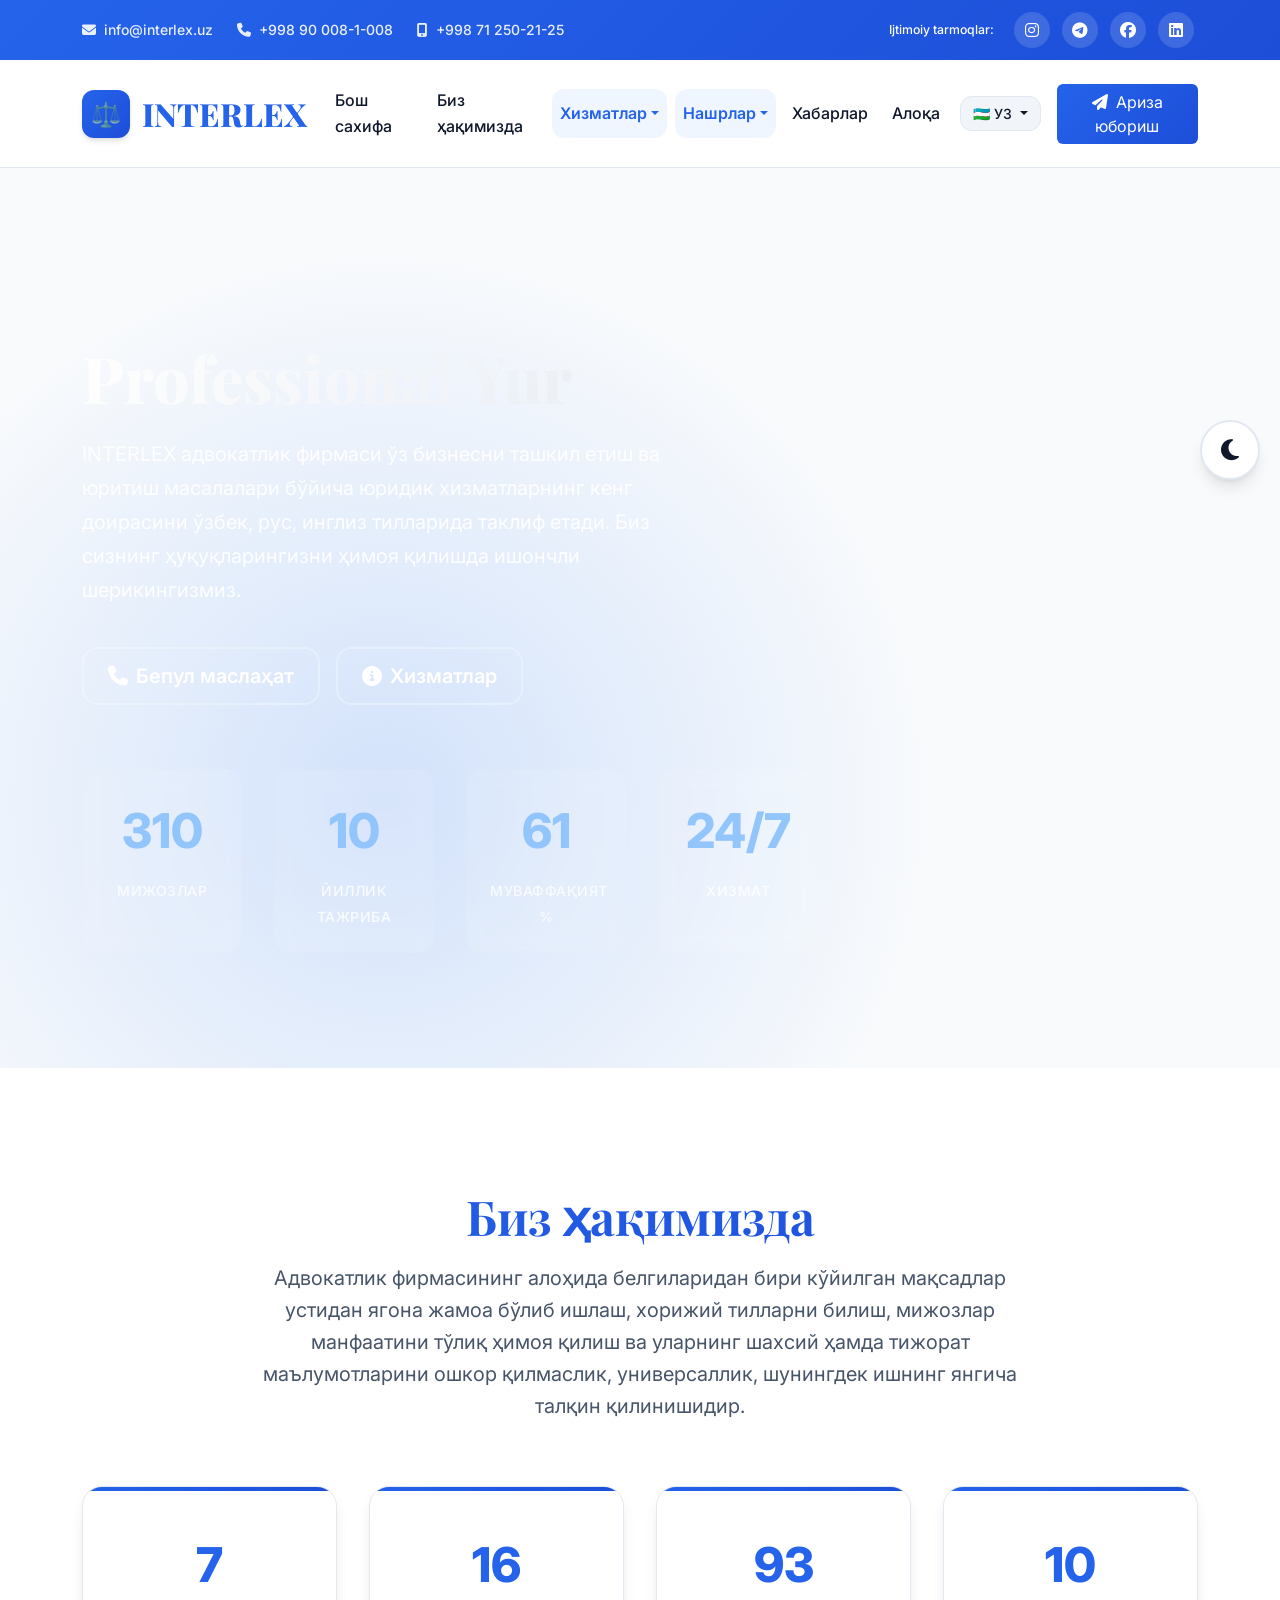
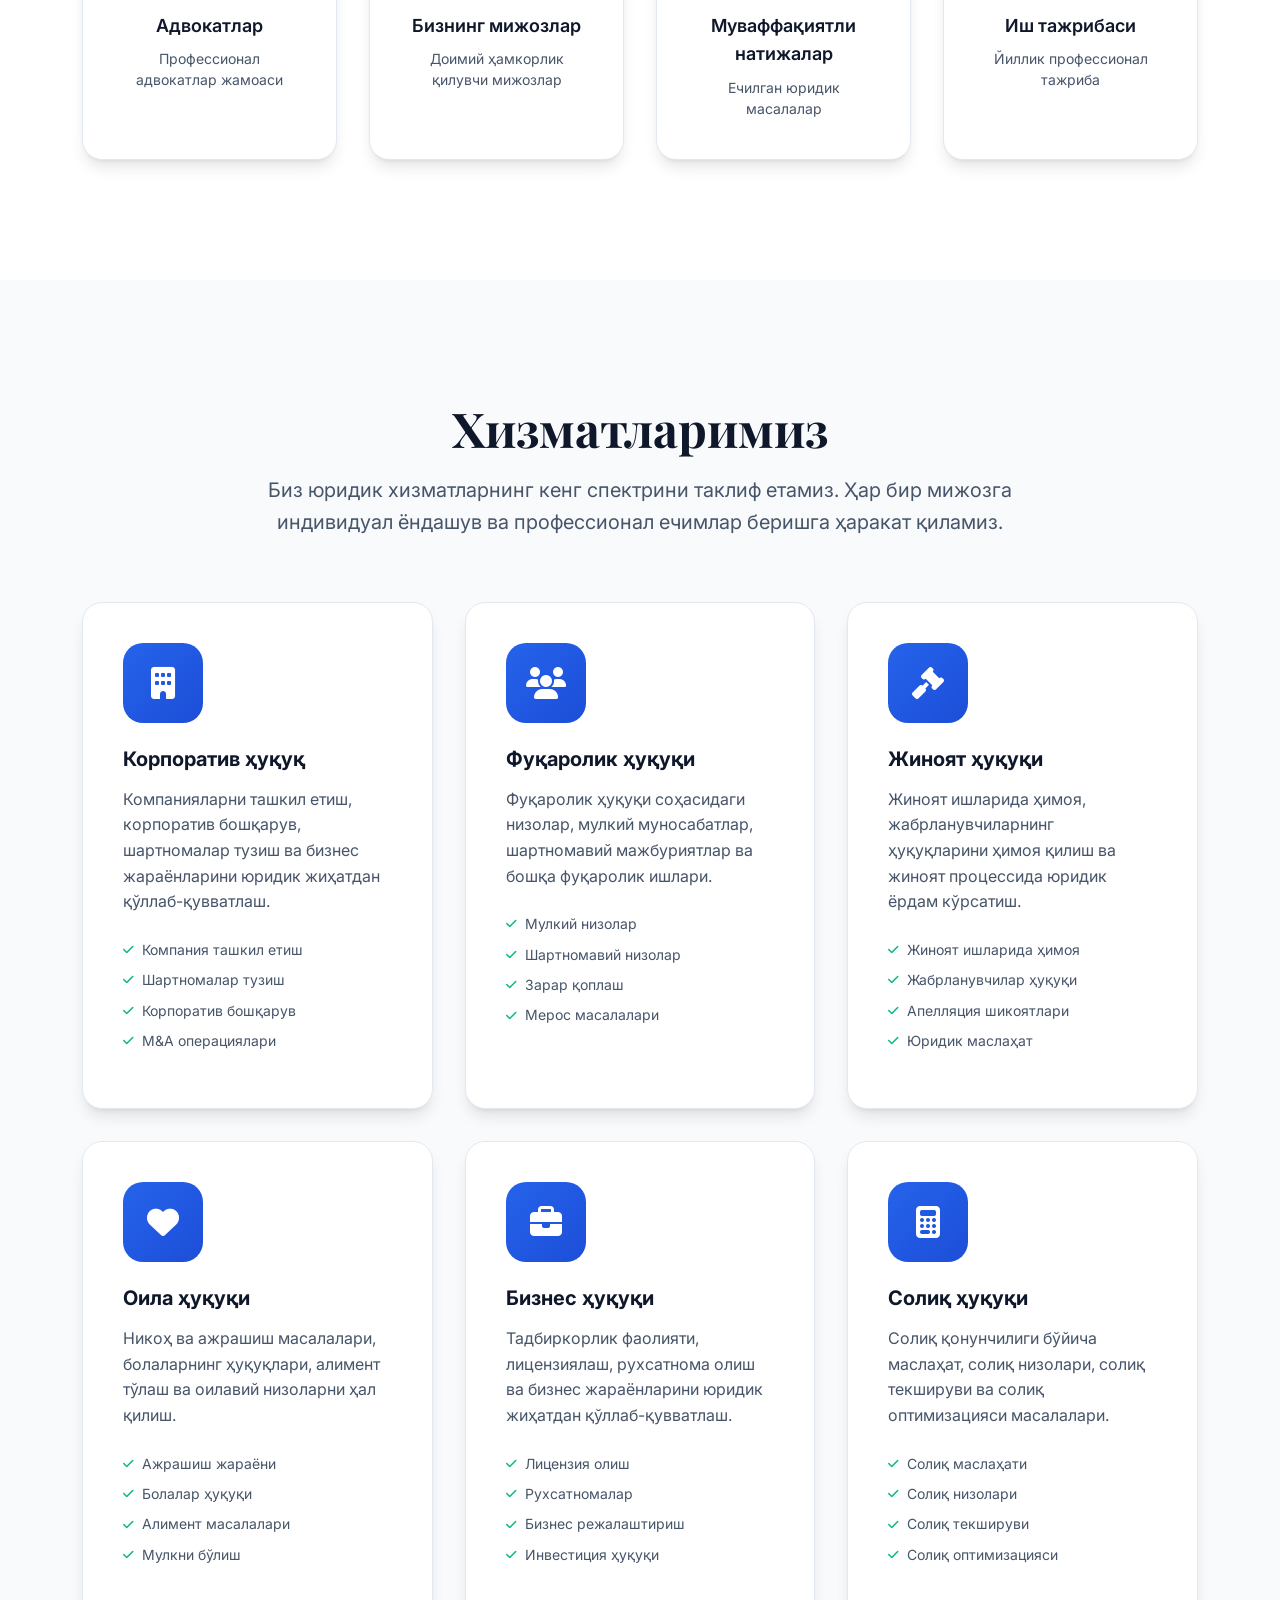
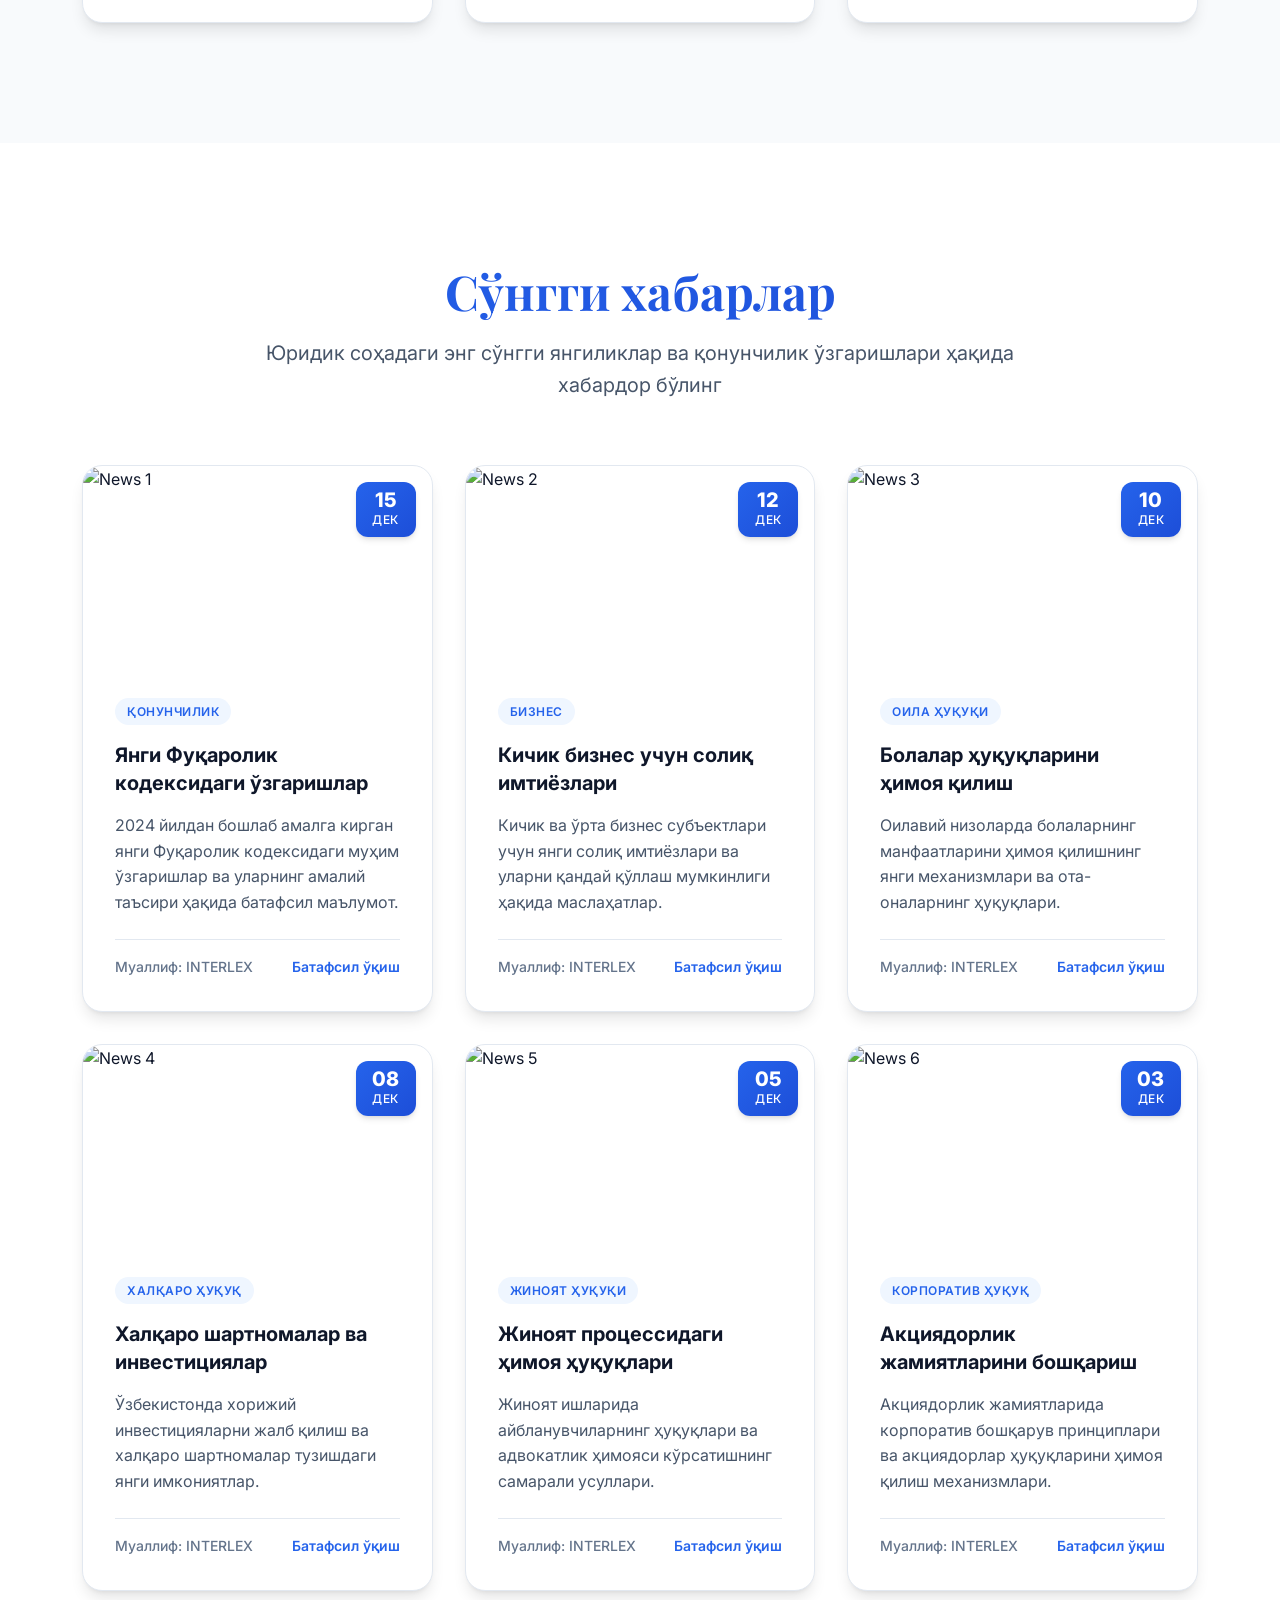
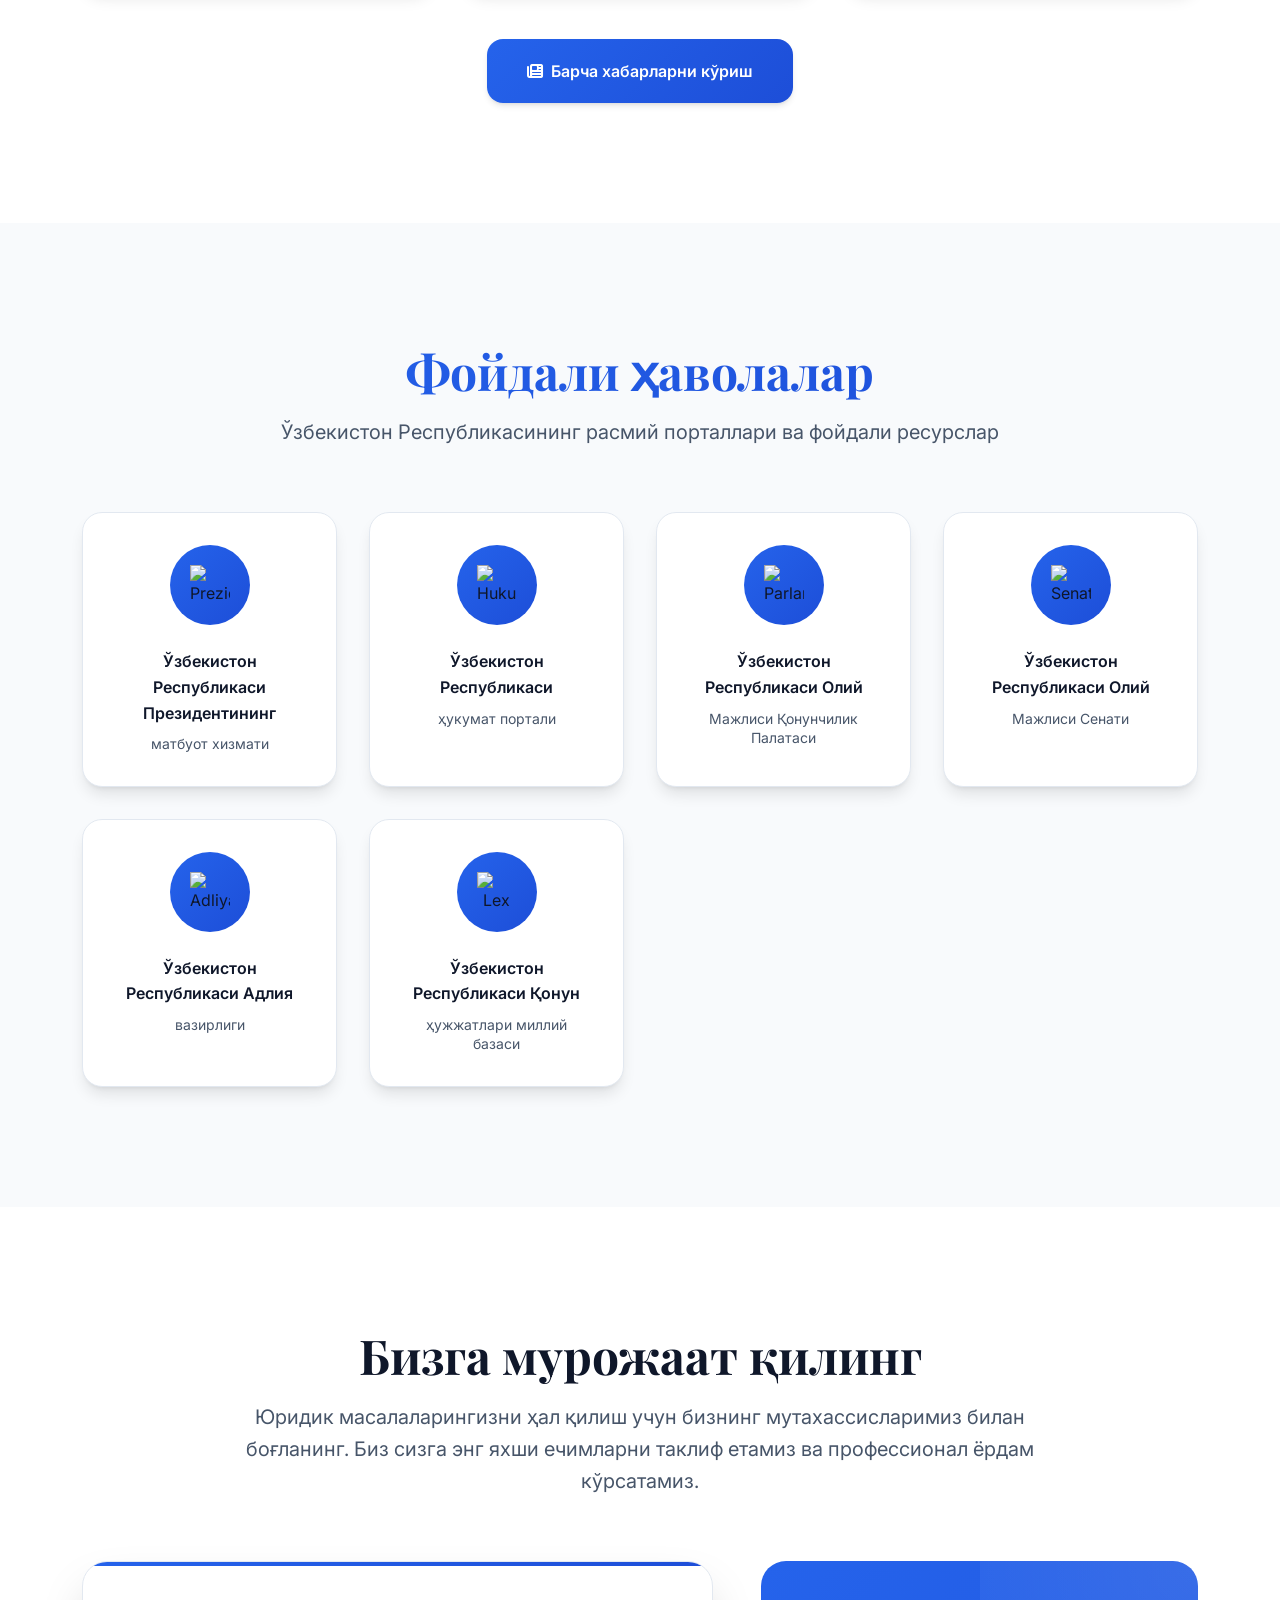
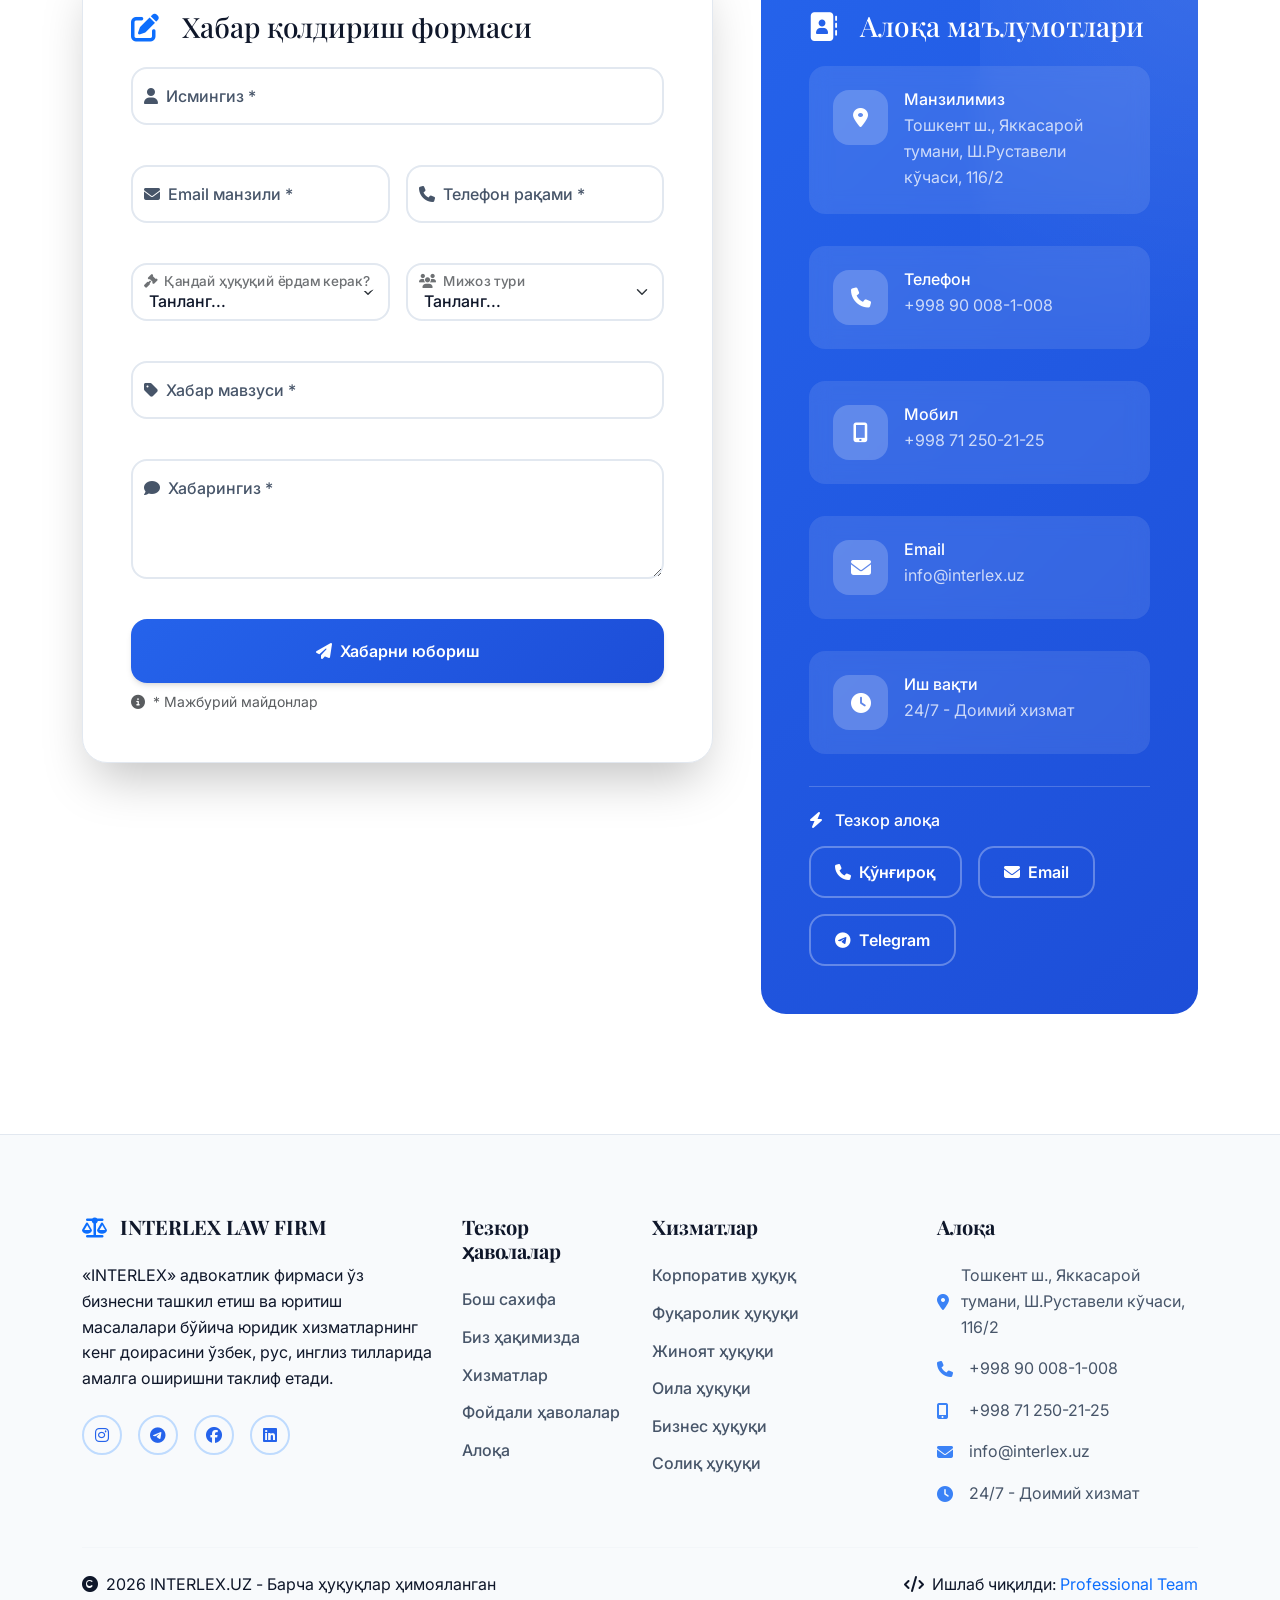
==== commit 08f7053c: "asdf" ====
--- a/src/main/resources/static/index.html
+++ b/src/main/resources/static/index.html
@@ -3,29 +3,27 @@
 <head>
   <meta charset="UTF-8">
   <meta name="viewport" content="width=device-width, initial-scale=1.0">
-  <title>INTERLEX - Professional Yuridik Xizmatlar | Toshkent</title>
-  <meta name="description" content="INTERLEX - Uzbekistondagi eng yaxshi yuridik xizmatlar. Professional advokatlar, korporativ huquq, fuqarolik huquqi va boshqa yuridik masalalar bo'yicha yordam.">
+  <title data-i18n="page.title">INTERLEX - Professional Yuridik Xizmatlar | Toshkent</title>
+  <meta name="description" data-i18n="page.description" content="INTERLEX - Uzbekistondagi eng yaxshi yuridik xizmatlar. Professional advokatlar, korporativ huquq, fuqarolik huquqi va boshqa yuridik masalalar bo'yicha yordam.">
   <meta name="keywords" content="yuridik xizmatlar, advokat, huquq, Toshkent, Interlex, korporativ huquq, fuqarolik huquqi">
   <meta name="author" content="INTERLEX Law Firm">
 
   <!-- Open Graph / Facebook -->
   <meta property="og:type" content="website">
   <meta property="og:url" content="https://interlex.uz/">
-  <meta property="og:title" content="INTERLEX - Professional Yuridik Xizmatlar">
-  <meta property="og:description" content="Uzbekistondagi eng yaxshi yuridik xizmatlar. Professional advokatlar va huquqiy yordam.">
+  <meta property="og:title" data-i18n="page.title" content="INTERLEX - Professional Yuridik Xizmatlar">
+  <meta property="og:description" data-i18n="page.description" content="Uzbekistondagi eng yaxshi yuridik xizmatlar. Professional advokatlar va huquqiy yordam.">
   <meta property="og:image" content="/og-image.jpg">
 
   <!-- Twitter -->
   <meta property="twitter:card" content="summary_large_image">
   <meta property="twitter:url" content="https://interlex.uz/">
-  <meta property="twitter:title" content="INTERLEX - Professional Yuridik Xizmatlar">
-  <meta property="twitter:description" content="Uzbekistondagi eng yaxshi yuridik xizmatlar. Professional advokatlar va huquqiy yordam.">
+  <meta property="twitter:title" data-i18n="page.title" content="INTERLEX - Professional Yuridik Xizmatlar">
+  <meta property="twitter:description" data-i18n="page.description" content="Uzbekistondagi eng yaxshi yuridik xizmatlar. Professional advokatlar va huquqiy yordam.">
   <meta property="twitter:image" content="/twitter-image.jpg">
 
   <!-- Favicon -->
   <link rel="icon" type="image/x-icon" href="data:image/svg+xml,<svg xmlns='http://www.w3.org/2000/svg' viewBox='0 0 100 100'><text y='.9em' font-size='90'>⚖️</text></svg>">
-  <link rel="apple-touch-icon" href="/apple-touch-icon.png">
-  <link rel="manifest" href="/manifest.json">
 
   <!-- Preconnect to external domains -->
   <link rel="preconnect" href="https://fonts.googleapis.com">
@@ -39,1366 +37,14 @@
   <link href="https://fonts.googleapis.com/css2?family=Inter:wght@100;200;300;400;500;600;700;800;900&family=Playfair+Display:wght@400;500;600;700;800;900&display=swap" rel="stylesheet">
   <link href="https://unpkg.com/aos@2.3.1/dist/aos.css" rel="stylesheet">
 
-  <style>
-    /* ===== CSS CUSTOM PROPERTIES ===== */
-    :root[data-theme="light"] {
-      /* Primary Colors */
-      --primary-50: #eff6ff;
-      --primary-100: #dbeafe;
-      --primary-200: #bfdbfe;
-      --primary-300: #93c5fd;
-      --primary-400: #60a5fa;
-      --primary-500: #3b82f6;
-      --primary-600: #2563eb;
-      --primary-700: #1d4ed8;
-      --primary-800: #1e40af;
-      --primary-900: #1e3a8a;
-      --primary-950: #172554;
-
-      /* Neutral Colors */
-      --neutral-50: #f8fafc;
-      --neutral-100: #f1f5f9;
-      --neutral-200: #e2e8f0;
-      --neutral-300: #cbd5e1;
-      --neutral-400: #94a3b8;
-      --neutral-500: #64748b;
-      --neutral-600: #475569;
-      --neutral-700: #334155;
-      --neutral-800: #1e293b;
-      --neutral-900: #0f172a;
-      --neutral-950: #020617;
-
-      /* Semantic Colors */
-      --success-500: #10b981;
-      --warning-500: #f59e0b;
-      --error-500: #ef4444;
-      --info-500: #06b6d4;
-
-      /* Background Colors */
-      --bg-primary: var(--neutral-50);
-      --bg-secondary: #ffffff;
-      --bg-tertiary: var(--neutral-100);
-      --bg-card: #ffffff;
-      --bg-overlay: rgba(255, 255, 255, 0.95);
-      --bg-glass: rgba(255, 255, 255, 0.1);
-
-      /* Text Colors */
-      --text-primary: var(--neutral-900);
-      --text-secondary: var(--neutral-600);
-      --text-tertiary: var(--neutral-500);
-      --text-inverse: #ffffff;
-      --text-muted: var(--neutral-400);
-
-      /* Border & Shadow */
-      --border-color: var(--neutral-200);
-      --border-light: var(--neutral-100);
-      --shadow-sm: 0 1px 2px 0 rgb(0 0 0 / 0.05);
-      --shadow-md: 0 4px 6px -1px rgb(0 0 0 / 0.1), 0 2px 4px -2px rgb(0 0 0 / 0.1);
-      --shadow-lg: 0 10px 15px -3px rgb(0 0 0 / 0.1), 0 4px 6px -4px rgb(0 0 0 / 0.1);
-      --shadow-xl: 0 20px 25px -5px rgb(0 0 0 / 0.1), 0 8px 10px -6px rgb(0 0 0 / 0.1);
-      --shadow-2xl: 0 25px 50px -12px rgb(0 0 0 / 0.25);
-
-      /* Gradients */
-      --gradient-primary: linear-gradient(135deg, var(--primary-600) 0%, var(--primary-700) 100%);
-      --gradient-secondary: linear-gradient(135deg, var(--info-500) 0%, var(--primary-500) 100%);
-      --gradient-hero: linear-gradient(135deg, var(--primary-600) 0%, var(--primary-800) 50%, var(--primary-900) 100%);
-      --gradient-card: linear-gradient(145deg, rgba(255,255,255,0.9) 0%, rgba(255,255,255,0.7) 100%);
-    }
-
-    :root[data-theme="dark"] {
-      /* Primary Colors (adjusted for dark mode) */
-      --primary-50: #172554;
-      --primary-100: #1e3a8a;
-      --primary-200: #1e40af;
-      --primary-300: #1d4ed8;
-      --primary-400: #2563eb;
-      --primary-500: #3b82f6;
-      --primary-600: #60a5fa;
-      --primary-700: #93c5fd;
-      --primary-800: #bfdbfe;
-      --primary-900: #dbeafe;
-      --primary-950: #eff6ff;
-
-      /* Neutral Colors */
-      --neutral-50: #020617;
-      --neutral-100: #0f172a;
-      --neutral-200: #1e293b;
-      --neutral-300: #334155;
-      --neutral-400: #475569;
-      --neutral-500: #64748b;
-      --neutral-600: #94a3b8;
-      --neutral-700: #cbd5e1;
-      --neutral-800: #e2e8f0;
-      --neutral-900: #f1f5f9;
-      --neutral-950: #f8fafc;
-
-      /* Semantic Colors */
-      --success-500: #10b981;
-      --warning-500: #f59e0b;
-      --error-500: #ef4444;
-      --info-500: #06b6d4;
-
-      /* Background Colors */
-      --bg-primary: var(--neutral-100);
-      --bg-secondary: var(--neutral-200);
-      --bg-tertiary: var(--neutral-300);
-      --bg-card: var(--neutral-200);
-      --bg-overlay: rgba(15, 23, 42, 0.95);
-      --bg-glass: rgba(15, 23, 42, 0.1);
-
-      /* Text Colors */
-      --text-primary: var(--neutral-900);
-      --text-secondary: var(--neutral-700);
-      --text-tertiary: var(--neutral-600);
-      --text-inverse: var(--neutral-100);
-      --text-muted: var(--neutral-500);
-
-      /* Border & Shadow */
-      --border-color: var(--neutral-300);
-      --border-light: var(--neutral-400);
-      --shadow-sm: 0 1px 2px 0 rgb(0 0 0 / 0.3);
-      --shadow-md: 0 4px 6px -1px rgb(0 0 0 / 0.3), 0 2px 4px -2px rgb(0 0 0 / 0.3);
-      --shadow-lg: 0 10px 15px -3px rgb(0 0 0 / 0.3), 0 4px 6px -4px rgb(0 0 0 / 0.3);
-      --shadow-xl: 0 20px 25px -5px rgb(0 0 0 / 0.3), 0 8px 10px -6px rgb(0 0 0 / 0.3);
-      --shadow-2xl: 0 25px 50px -12px rgb(0 0 0 / 0.5);
-
-      /* Gradients */
-      --gradient-primary: linear-gradient(135deg, var(--primary-500) 0%, var(--primary-600) 100%);
-      --gradient-secondary: linear-gradient(135deg, var(--info-500) 0%, var(--primary-500) 100%);
-      --gradient-hero: linear-gradient(135deg, var(--neutral-200) 0%, var(--neutral-100) 50%, var(--neutral-50) 100%);
-      --gradient-card: linear-gradient(145deg, rgba(30,41,59,0.9) 0%, rgba(30,41,59,0.7) 100%);
-    }
-
-    /* ===== BASE STYLES ===== */
-    * {
-      margin: 0;
-      padding: 0;
-      box-sizing: border-box;
-    }
-
-    html {
-      scroll-behavior: smooth;
-      font-size: 16px;
-    }
-
-    body {
-      font-family: 'Inter', -apple-system, BlinkMacSystemFont, 'Segoe UI', Roboto, sans-serif;
-      line-height: 1.6;
-      color: var(--text-primary);
-      background-color: var(--bg-primary);
-      transition: all 0.3s cubic-bezier(0.4, 0, 0.2, 1);
-      overflow-x: hidden;
-      font-feature-settings: 'kern' 1, 'liga' 1, 'calt' 1;
-      text-rendering: optimizeLegibility;
-      -webkit-font-smoothing: antialiased;
-      -moz-osx-font-smoothing: grayscale;
-    }
-
-    .font-display {
-      font-family: 'Playfair Display', Georgia, serif;
-    }
-
-    /* ===== UTILITY CLASSES ===== */
-    .glass {
-      background: var(--bg-glass);
-      backdrop-filter: blur(20px) saturate(180%);
-      -webkit-backdrop-filter: blur(20px) saturate(180%);
-      border: 1px solid rgba(255, 255, 255, 0.125);
-    }
-
-    .text-gradient {
-      background: var(--gradient-primary);
-      -webkit-background-clip: text;
-      -webkit-text-fill-color: transparent;
-      background-clip: text;
-    }
-
-    .btn-gradient {
-      background: var(--gradient-primary);
-      border: none;
-      color: var(--text-inverse);
-      position: relative;
-      overflow: hidden;
-      z-index: 1;
-    }
-
-    .btn-gradient::before {
-      content: '';
-      position: absolute;
-      top: 0;
-      left: 0;
-      right: 0;
-      bottom: 0;
-      background: var(--gradient-secondary);
-      opacity: 0;
-      transition: opacity 0.3s ease;
-      z-index: -1;
-    }
-
-    .btn-gradient:hover::before {
-      opacity: 1;
-    }
-
-    /* ===== LOADING SCREEN ===== */
-    .loading-screen {
-      position: fixed;
-      top: 0;
-      left: 0;
-      width: 100%;
-      height: 100%;
-      background: var(--bg-secondary);
-      display: flex;
-      flex-direction: column;
-      align-items: center;
-      justify-content: center;
-      z-index: 9999;
-      transition: all 0.5s ease;
-    }
-
-    .loading-screen.hidden {
-      opacity: 0;
-      visibility: hidden;
-      pointer-events: none;
-    }
-
-    .loader {
-      width: 60px;
-      height: 60px;
-      border: 4px solid var(--border-color);
-      border-top: 4px solid var(--primary-500);
-      border-radius: 50%;
-      animation: spin 1s linear infinite;
-      margin-bottom: 1rem;
-    }
-
-    .loading-text {
-      font-size: 1.125rem;
-      font-weight: 500;
-      color: var(--text-secondary);
-      animation: pulse 2s ease-in-out infinite;
-    }
-
-    @keyframes spin {
-      0% { transform: rotate(0deg); }
-      100% { transform: rotate(360deg); }
-    }
-
-    @keyframes pulse {
-      0%, 100% { opacity: 1; }
-      50% { opacity: 0.5; }
-    }
-
-    /* ===== THEME TOGGLE ===== */
-    .theme-toggle {
-      position: fixed;
-      top: 50%;
-      right: 20px;
-      transform: translateY(-50%);
-      z-index: 1000;
-      width: 50px;
-      height: 50px;
-      background: var(--bg-card);
-      border: 2px solid var(--border-color);
-      border-radius: 50%;
-      cursor: pointer;
-      transition: all 0.3s cubic-bezier(0.4, 0, 0.2, 1);
-      box-shadow: var(--shadow-lg);
-      display: flex;
-      align-items: center;
-      justify-content: center;
-    }
-
-    .theme-toggle:hover {
-      transform: translateY(-50%) scale(1.1);
-      box-shadow: var(--shadow-xl);
-      border-color: var(--primary-500);
-    }
-
-    .theme-toggle i {
-      font-size: 1.25rem;
-      color: var(--text-primary);
-      transition: all 0.3s ease;
-    }
-
-    /* ===== SCROLL TO TOP ===== */
-    .scroll-top {
-      position: fixed;
-      bottom: 30px;
-      right: 30px;
-      width: 50px;
-      height: 50px;
-      background: var(--gradient-primary);
-      color: var(--text-inverse);
-      border: none;
-      border-radius: 50%;
-      cursor: pointer;
-      opacity: 0;
-      visibility: hidden;
-      transition: all 0.3s cubic-bezier(0.4, 0, 0.2, 1);
-      z-index: 1000;
-      display: flex;
-      align-items: center;
-      justify-content: center;
-      box-shadow: var(--shadow-lg);
-    }
-
-    .scroll-top.visible {
-      opacity: 1;
-      visibility: visible;
-    }
-
-    .scroll-top:hover {
-      transform: translateY(-3px);
-      box-shadow: var(--shadow-xl);
-    }
-
-    /* ===== TOP CONTACT BAR ===== */
-    .top-contact-bar {
-      background: var(--gradient-primary);
-      color: var(--text-inverse);
-      padding: 12px 0;
-      font-size: 0.875rem;
-      font-weight: 500;
-      position: relative;
-      overflow: hidden;
-    }
-
-    .top-contact-bar::before {
-      content: '';
-      position: absolute;
-      top: 0;
-      left: -100%;
-      width: 100%;
-      height: 100%;
-      background: linear-gradient(90deg, transparent, rgba(255,255,255,0.1), transparent);
-      animation: shimmer 3s infinite;
-    }
-
-    @keyframes shimmer {
-      0% { left: -100%; }
-      100% { left: 100%; }
-    }
-
-    .top-contact-bar a {
-      color: rgba(255, 255, 255, 0.9);
-      text-decoration: none;
-      transition: all 0.3s ease;
-      position: relative;
-    }
-
-    .top-contact-bar a:hover {
-      color: var(--text-inverse);
-      transform: translateY(-1px);
-    }
-
-    .social-links a {
-      display: inline-flex;
-      align-items: center;
-      justify-content: center;
-      width: 32px;
-      height: 32px;
-      border-radius: 50%;
-      background: rgba(255, 255, 255, 0.1);
-      margin: 0 4px;
-      transition: all 0.3s ease;
-    }
-
-    .social-links a:hover {
-      background: rgba(255, 255, 255, 0.2);
-      transform: translateY(-2px);
-    }
-
-    /* ===== HEADER ===== */
-    .main-header {
-      background: var(--bg-overlay);
-      backdrop-filter: blur(20px) saturate(180%);
-      -webkit-backdrop-filter: blur(20px) saturate(180%);
-      border-bottom: 1px solid var(--border-color);
-      position: sticky;
-      top: 0;
-      z-index: 998;
-      transition: all 0.3s cubic-bezier(0.4, 0, 0.2, 1);
-    }
-
-    .main-header.scrolled {
-      box-shadow: var(--shadow-lg);
-      background: var(--bg-overlay);
-    }
-
-    .navbar {
-      padding: 1rem 0;
-    }
-
-    .navbar-brand {
-      font-family: 'Playfair Display', serif;
-      font-size: 2rem;
-      font-weight: 800;
-      color: var(--primary-600) !important;
-      text-decoration: none;
-      display: flex;
-      align-items: center;
-      transition: all 0.3s ease;
-    }
-
-    .navbar-brand:hover {
-      transform: scale(1.05);
-    }
-
-    .logo-icon {
-      background: var(--gradient-primary);
-      color: var(--text-inverse);
-      width: 48px;
-      height: 48px;
-      border-radius: 12px;
-      display: flex;
-      align-items: center;
-      justify-content: center;
-      margin-right: 12px;
-      font-weight: 800;
-      font-size: 1.5rem;
-      box-shadow: var(--shadow-md);
-      transition: all 0.3s ease;
-    }
-
-    .navbar-brand:hover .logo-icon {
-      transform: rotate(5deg);
-      box-shadow: var(--shadow-lg);
-    }
-
-    .navbar-nav .nav-link {
-      font-weight: 500;
-      color: var(--text-primary);
-      padding: 0.75rem 1rem;
-      margin: 0 0.25rem;
-      border-radius: 12px;
-      transition: all 0.3s cubic-bezier(0.4, 0, 0.2, 1);
-      position: relative;
-      overflow: hidden;
-    }
-
-    .navbar-nav .nav-link::before {
-      content: '';
-      position: absolute;
-      top: 0;
-      left: -100%;
-      width: 100%;
-      height: 100%;
-      background: var(--gradient-secondary);
-      transition: all 0.3s ease;
-      z-index: -1;
-      opacity: 0.1;
-    }
-
-    .navbar-nav .nav-link:hover::before {
-      left: 0;
-    }
-
-    .navbar-nav .nav-link:hover {
-      color: var(--primary-600);
-      transform: translateY(-2px);
-    }
-
-    .navbar-nav .nav-link.active {
-      color: var(--primary-600);
-      font-weight: 600;
-      background: var(--primary-50);
-    }
-
-    /* ===== DROPDOWN MENUS ===== */
-    .dropdown-menu {
-      background: var(--bg-card);
-      border: 1px solid var(--border-color);
-      box-shadow: var(--shadow-2xl);
-      border-radius: 16px;
-      padding: 1rem;
-      margin-top: 0.5rem;
-      min-width: 320px;
-      backdrop-filter: blur(20px);
-    }
-
-    .dropdown-item {
-      padding: 0.75rem 1rem;
-      border-radius: 12px;
-      font-weight: 500;
-      color: var(--text-primary);
-      transition: all 0.3s cubic-bezier(0.4, 0, 0.2, 1);
-      position: relative;
-      overflow: hidden;
-      display: flex;
-      align-items: center;
-    }
-
-    .dropdown-item i {
-      margin-right: 0.75rem;
-      width: 20px;
-      color: var(--primary-500);
-    }
-
-    .dropdown-item::before {
-      content: '';
-      position: absolute;
-      top: 0;
-      left: -100%;
-      width: 100%;
-      height: 100%;
-      background: var(--gradient-primary);
-      transition: all 0.3s ease;
-      z-index: -1;
-      opacity: 0.1;
-    }
-
-    .dropdown-item:hover::before {
-      left: 0;
-    }
-
-    .dropdown-item:hover {
-      color: var(--primary-600);
-      transform: translateX(5px);
-    }
-
-    .dropdown-header {
-      color: var(--text-tertiary);
-      font-weight: 700;
-      font-size: 0.75rem;
-      text-transform: uppercase;
-      letter-spacing: 0.5px;
-      margin-bottom: 0.5rem;
-    }
-
-    /* ===== LANGUAGE SELECTOR ===== */
-    .language-selector {
-      background: var(--bg-tertiary);
-      border: 1px solid var(--border-color);
-      border-radius: 12px;
-      padding: 0.5rem 0.75rem;
-      font-size: 0.875rem;
-      font-weight: 500;
-      color: var(--text-primary);
-      text-decoration: none;
-      transition: all 0.3s cubic-bezier(0.4, 0, 0.2, 1);
-    }
-
-    .language-selector:hover {
-      background: var(--primary-500);
-      color: var(--text-inverse);
-      transform: translateY(-2px);
-      box-shadow: var(--shadow-md);
-    }
-
-    /* ===== HERO SECTION ===== */
-    .hero-section {
-      background: var(--gradient-hero);
-      color: var(--text-inverse);
-      padding: 180px 0 120px;
-      position: relative;
-      overflow: hidden;
-      min-height: 100vh;
-      display: flex;
-      align-items: center;
-    }
-
-    .hero-section::before {
-      content: '';
-      position: absolute;
-      top: 0;
-      left: 0;
-      right: 0;
-      bottom: 0;
-      background: url('data:image/svg+xml,<svg xmlns="http://www.w3.org/2000/svg" viewBox="0 0 1000 1000"><defs><pattern id="grid" width="50" height="50" patternUnits="userSpaceOnUse"><path d="M 50 0 L 0 0 0 50" fill="none" stroke="rgba(255,255,255,0.03)" stroke-width="1"/></pattern></defs><rect width="100%" height="100%" fill="url(%23grid)"/></svg>');
-    }
-
-    .hero-section::after {
-      content: '';
-      position: absolute;
-      top: 0;
-      left: 0;
-      right: 0;
-      bottom: 0;
-      background: radial-gradient(circle at 30% 70%, rgba(59, 130, 246, 0.2) 0%, transparent 50%);
-    }
-
-    .hero-content {
-      position: relative;
-      z-index: 2;
-    }
-
-    .hero-title {
-      font-family: 'Playfair Display', serif;
-      font-size: clamp(2.5rem, 5vw, 4.5rem);
-      font-weight: 800;
-      line-height: 1.1;
-      margin-bottom: 1.5rem;
-      background: linear-gradient(135deg, #ffffff 0%, #e2e8f0 100%);
-      -webkit-background-clip: text;
-      -webkit-text-fill-color: transparent;
-      background-clip: text;
-    }
-
-    .hero-subtitle {
-      font-size: clamp(1rem, 2vw, 1.25rem);
-      font-weight: 400;
-      opacity: 0.9;
-      margin-bottom: 2.5rem;
-      max-width: 600px;
-      line-height: 1.7;
-    }
-
-    .hero-cta {
-      display: flex;
-      gap: 1rem;
-      flex-wrap: wrap;
-      margin-bottom: 3rem;
-    }
-
-    .hero-stats {
-      display: grid;
-      grid-template-columns: repeat(auto-fit, minmax(120px, 1fr));
-      gap: 2rem;
-      margin-top: 4rem;
-    }
-
-    .hero-stat {
-      text-align: center;
-      padding: 1.5rem;
-      background: rgba(255, 255, 255, 0.1);
-      border-radius: 16px;
-      backdrop-filter: blur(10px);
-      transition: all 0.3s ease;
-    }
-
-    .hero-stat:hover {
-      transform: translateY(-5px);
-      background: rgba(255, 255, 255, 0.15);
-    }
-
-    .hero-stat-number {
-      font-size: clamp(2rem, 4vw, 3rem);
-      font-weight: 800;
-      color: var(--primary-300);
-      display: block;
-      margin-bottom: 0.5rem;
-    }
-
-    .hero-stat-label {
-      font-size: 0.875rem;
-      opacity: 0.8;
-      text-transform: uppercase;
-      letter-spacing: 0.5px;
-      font-weight: 500;
-    }
-
-    /* ===== ABOUT SECTION ===== */
-    .about-section {
-      padding: 120px 0;
-      background: var(--bg-secondary);
-      position: relative;
-    }
-
-    .section-title {
-      font-family: 'Playfair Display', serif;
-      font-size: clamp(2rem, 4vw, 3rem);
-      font-weight: 700;
-      color: var(--text-primary);
-      margin-bottom: 1rem;
-      text-align: center;
-    }
-
-    .section-subtitle {
-      font-size: clamp(1rem, 2vw, 1.25rem);
-      color: var(--text-secondary);
-      text-align: center;
-      margin-bottom: 4rem;
-      max-width: 800px;
-      margin-left: auto;
-      margin-right: auto;
-      line-height: 1.6;
-    }
-
-    .stats-grid {
-      display: grid;
-      grid-template-columns: repeat(auto-fit, minmax(250px, 1fr));
-      gap: 2rem;
-      margin-top: 4rem;
-    }
-
-    .stat-card {
-      background: var(--bg-card);
-      border-radius: 20px;
-      padding: 2.5rem;
-      text-align: center;
-      box-shadow: var(--shadow-lg);
-      border: 1px solid var(--border-color);
-      transition: all 0.3s cubic-bezier(0.4, 0, 0.2, 1);
-      position: relative;
-      overflow: hidden;
-    }
-
-    .stat-card::before {
-      content: '';
-      position: absolute;
-      top: 0;
-      left: 0;
-      right: 0;
-      height: 4px;
-      background: var(--gradient-primary);
-    }
-
-    .stat-card:hover {
-      transform: translateY(-10px);
-      box-shadow: var(--shadow-2xl);
-    }
-
-    .stat-number {
-      font-size: 3rem;
-      font-weight: 800;
-      color: var(--primary-600);
-      margin-bottom: 0.5rem;
-      display: block;
-    }
-
-    .stat-label {
-      font-size: 1.125rem;
-      font-weight: 600;
-      color: var(--text-primary);
-      margin-bottom: 0.5rem;
-    }
-
-    .stat-description {
-      font-size: 0.875rem;
-      color: var(--text-secondary);
-      line-height: 1.5;
-    }
-
-    /* ===== SERVICES SECTION ===== */
-    .services-section {
-      padding: 120px 0;
-      background: var(--bg-primary);
-    }
-
-    .services-grid {
-      display: grid;
-      grid-template-columns: repeat(auto-fit, minmax(300px, 1fr));
-      gap: 2rem;
-      margin-top: 4rem;
-    }
-
-    .service-card {
-      background: var(--bg-card);
-      border-radius: 20px;
-      padding: 2.5rem;
-      box-shadow: var(--shadow-lg);
-      border: 1px solid var(--border-color);
-      transition: all 0.3s cubic-bezier(0.4, 0, 0.2, 1);
-      position: relative;
-      overflow: hidden;
-    }
-
-    .service-card::before {
-      content: '';
-      position: absolute;
-      top: 0;
-      left: 0;
-      right: 0;
-      height: 4px;
-      background: var(--gradient-secondary);
-      transform: scaleX(0);
-      transition: transform 0.3s ease;
-    }
-
-    .service-card:hover::before {
-      transform: scaleX(1);
-    }
-
-    .service-card:hover {
-      transform: translateY(-10px);
-      box-shadow: var(--shadow-2xl);
-    }
-
-    .service-icon {
-      width: 60px;
-      height: 60px;
-      background: var(--gradient-primary);
-      border-radius: 16px;
-      display: flex;
-      align-items: center;
-      justify-content: center;
-      margin-bottom: 1.5rem;
-      transition: all 0.3s ease;
-    }
-
-    .service-card:hover .service-icon {
-      transform: scale(1.1) rotate(5deg);
-    }
-
-    .service-icon i {
-      font-size: 1.5rem;
-      color: var(--text-inverse);
-    }
-
-    .service-title {
-      font-size: 1.25rem;
-      font-weight: 700;
-      color: var(--text-primary);
-      margin-bottom: 1rem;
-    }
-
-    .service-description {
-      color: var(--text-secondary);
-      line-height: 1.6;
-      margin-bottom: 1.5rem;
-    }
-
-    .service-features {
-      list-style: none;
-      padding: 0;
-    }
-
-    .service-features li {
-      display: flex;
-      align-items: center;
-      margin-bottom: 0.5rem;
-      font-size: 0.875rem;
-      color: var(--text-secondary);
-    }
-
-    .service-features li i {
-      color: var(--success-500);
-      margin-right: 0.5rem;
-      font-size: 0.75rem;
-    }
-
-    /* ===== USEFUL LINKS SECTION ===== */
-    .useful-links-section {
-      padding: 120px 0;
-      background: var(--bg-secondary);
-    }
-
-    .links-grid {
-      display: grid;
-      grid-template-columns: repeat(auto-fit, minmax(200px, 1fr));
-      gap: 2rem;
-      margin-top: 4rem;
-    }
-
-    .link-card {
-      background: var(--bg-card);
-      border-radius: 20px;
-      padding: 2rem;
-      text-align: center;
-      box-shadow: var(--shadow-lg);
-      border: 1px solid var(--border-color);
-      transition: all 0.3s cubic-bezier(0.4, 0, 0.2, 1);
-      text-decoration: none;
-      color: var(--text-primary);
-    }
-
-    .link-card:hover {
-      transform: translateY(-10px);
-      box-shadow: var(--shadow-2xl);
-      color: var(--text-primary);
-    }
-
-    .link-icon {
-      width: 80px;
-      height: 80px;
-      border-radius: 50%;
-      margin: 0 auto 1.5rem;
-      display: flex;
-      align-items: center;
-      justify-content: center;
-      background: var(--gradient-primary);
-      transition: all 0.3s ease;
-    }
-
-    .link-card:hover .link-icon {
-      transform: scale(1.1);
-    }
-
-    .link-icon img {
-      width: 40px;
-      height: 40px;
-      object-fit: contain;
-    }
-
-    .link-title {
-      font-size: 1rem;
-      font-weight: 600;
-      margin-bottom: 0.5rem;
-    }
-
-    .link-description {
-      font-size: 0.875rem;
-      color: var(--text-secondary);
-      line-height: 1.4;
-    }
-
-    /* ===== CONTACT SECTION ===== */
-    .contact-section {
-      padding: 120px 0;
-      background: var(--bg-primary);
-    }
-
-    .contact-form-card {
-      background: var(--bg-card);
-      border-radius: 25px;
-      padding: 3rem;
-      box-shadow: var(--shadow-2xl);
-      border: 1px solid var(--border-color);
-      position: relative;
-      overflow: hidden;
-    }
-
-    .contact-form-card::before {
-      content: '';
-      position: absolute;
-      top: 0;
-      left: 0;
-      right: 0;
-      height: 4px;
-      background: var(--gradient-primary);
-    }
-
-    .contact-info-card {
-      background: var(--gradient-primary);
-      color: var(--text-inverse);
-      border-radius: 25px;
-      padding: 3rem;
-      height: 100%;
-      position: relative;
-      overflow: hidden;
-    }
-
-    .contact-info-card::before {
-      content: '';
-      position: absolute;
-      top: -50%;
-      right: -50%;
-      width: 100%;
-      height: 100%;
-      background: radial-gradient(circle, rgba(255,255,255,0.1) 0%, transparent 70%);
-    }
-
-    .form-floating {
-      margin-bottom: 1.5rem;
-    }
-
-    .form-control, .form-select {
-      border: 2px solid var(--border-color);
-      border-radius: 16px;
-      padding: 1.25rem 1rem;
-      font-size: 1rem;
-      font-weight: 500;
-      transition: all 0.3s cubic-bezier(0.4, 0, 0.2, 1);
-      background-color: var(--bg-secondary);
-      color: var(--text-primary);
-    }
-
-    .form-control:focus, .form-select:focus {
-      border-color: var(--primary-500);
-      box-shadow: 0 0 0 0.25rem rgba(59, 130, 246, 0.1);
-      background-color: var(--bg-secondary);
-      transform: translateY(-2px);
-    }
-
-    .form-floating > label {
-      color: var(--text-secondary);
-      font-weight: 500;
-    }
-
-    .btn-primary {
-      background: var(--gradient-primary);
-      border: none;
-      border-radius: 16px;
-      padding: 1.25rem 2.5rem;
-      font-weight: 600;
-      font-size: 1rem;
-      transition: all 0.3s cubic-bezier(0.4, 0, 0.2, 1);
-      box-shadow: var(--shadow-md);
-      position: relative;
-      overflow: hidden;
-    }
-
-    .btn-primary::before {
-      content: '';
-      position: absolute;
-      top: 0;
-      left: -100%;
-      width: 100%;
-      height: 100%;
-      background: linear-gradient(90deg, transparent, rgba(255,255,255,0.2), transparent);
-      transition: all 0.5s ease;
-    }
-
-    .btn-primary:hover::before {
-      left: 100%;
-    }
-
-    .btn-primary:hover {
-      transform: translateY(-3px);
-      box-shadow: var(--shadow-xl);
-    }
-
-    .btn-outline-light {
-      border: 2px solid rgba(255, 255, 255, 0.3);
-      color: var(--text-inverse);
-      border-radius: 16px;
-      padding: 0.75rem 1.5rem;
-      font-weight: 600;
-      transition: all 0.3s cubic-bezier(0.4, 0, 0.2, 1);
-      background: transparent;
-    }
-
-    .btn-outline-light:hover {
-      background: rgba(255, 255, 255, 0.1);
-      border-color: rgba(255, 255, 255, 0.5);
-      transform: translateY(-2px);
-      color: var(--text-inverse);
-    }
-
-    /* ===== CONTACT INFO ITEMS ===== */
-    .contact-info-item {
-      display: flex;
-      align-items: flex-start;
-      margin-bottom: 2rem;
-      padding: 1.5rem;
-      background: rgba(255, 255, 255, 0.1);
-      border-radius: 16px;
-      backdrop-filter: blur(10px);
-      transition: all 0.3s cubic-bezier(0.4, 0, 0.2, 1);
-    }
-
-    .contact-info-item:hover {
-      background: rgba(255, 255, 255, 0.15);
-      transform: translateX(5px);
-    }
-
-    .contact-icon {
-      width: 55px;
-      height: 55px;
-      background: rgba(255, 255, 255, 0.2);
-      border-radius: 16px;
-      display: flex;
-      align-items: center;
-      justify-content: center;
-      margin-right: 1rem;
-      flex-shrink: 0;
-      transition: all 0.3s ease;
-    }
-
-    .contact-info-item:hover .contact-icon {
-      background: rgba(255, 255, 255, 0.3);
-      transform: scale(1.1);
-    }
-
-    .contact-icon i {
-      font-size: 1.25rem;
-      color: var(--text-inverse);
-    }
-
-    /* ===== ALERT STYLES ===== */
-    .alert {
-      border: none;
-      border-radius: 16px;
-      padding: 1.25rem 1.5rem;
-      margin-bottom: 1.5rem;
-      font-weight: 500;
-      position: relative;
-      overflow: hidden;
-    }
-
-    .alert::before {
-      content: '';
-      position: absolute;
-      top: 0;
-      left: -100%;
-      width: 100%;
-      height: 100%;
-      background: linear-gradient(90deg, transparent, rgba(255,255,255,0.1), transparent);
-      animation: alertShimmer 2s infinite;
-    }
-
-    @keyframes alertShimmer {
-      0% { left: -100%; }
-      100% { left: 100%; }
-    }
-
-    .alert-success {
-      background: var(--gradient-primary);
-      color: var(--text-inverse);
-    }
-
-    .alert-danger {
-      background: linear-gradient(135deg, var(--error-500), #dc2626);
-      color: var(--text-inverse);
-    }
-
-    /* ===== FOOTER ===== */
-    .footer {
-      background: var(--bg-secondary);
-      color: var(--text-primary);
-      padding: 5rem 0 2rem;
-      border-top: 1px solid var(--border-color);
-    }
-
-    .footer-section h5 {
-      font-family: 'Playfair Display', serif;
-      font-size: 1.25rem;
-      font-weight: 700;
-      margin-bottom: 1.5rem;
-      color: var(--text-primary);
-    }
-
-    .footer-links {
-      list-style: none;
-      padding: 0;
-    }
-
-    .footer-links li {
-      margin-bottom: 0.75rem;
-    }
-
-    .footer-links a {
-      color: var(--text-secondary);
-      text-decoration: none;
-      font-weight: 500;
-      transition: all 0.3s cubic-bezier(0.4, 0, 0.2, 1);
-      position: relative;
-    }
-
-    .footer-links a::before {
-      content: '';
-      position: absolute;
-      bottom: -2px;
-      left: 0;
-      width: 0;
-      height: 2px;
-      background: var(--primary-500);
-      transition: all 0.3s ease;
-    }
-
-    .footer-links a:hover::before {
-      width: 100%;
-    }
-
-    .footer-links a:hover {
-      color: var(--primary-500);
-      transform: translateX(5px);
-    }
-
-    .footer-contact-item {
-      display: flex;
-      align-items: center;
-      margin-bottom: 1rem;
-      color: var(--text-secondary);
-      transition: all 0.3s ease;
-    }
-
-    .footer-contact-item:hover {
-      color: var(--text-primary);
-      transform: translateX(5px);
-    }
-
-    .footer-contact-item i {
-      width: 20px;
-      margin-right: 0.75rem;
-      color: var(--primary-500);
-    }
-
-    /* ===== LOADING ANIMATION ===== */
-    .btn-loading {
-      position: relative;
-      color: transparent !important;
-    }
-
-    .btn-loading::after {
-      content: "";
-      position: absolute;
-      width: 20px;
-      height: 20px;
-      top: 50%;
-      left: 50%;
-      margin-left: -10px;
-      margin-top: -10px;
-      border: 2px solid var(--text-inverse);
-      border-radius: 50%;
-      border-top-color: transparent;
-      animation: spin 1s linear infinite;
-    }
-
-    /* ===== RESPONSIVE DESIGN ===== */
-    @media (max-width: 768px) {
-      .hero-section {
-        padding: 120px 0 80px;
-      }
-
-      .contact-form-card,
-      .contact-info-card {
-        padding: 2rem;
-        margin-bottom: 2rem;
-      }
-
-      .navbar-brand {
-        font-size: 1.5rem;
-      }
-
-      .logo-icon {
-        width: 40px;
-        height: 40px;
-        font-size: 1.25rem;
-      }
-
-      .theme-toggle {
-        right: 15px;
-        width: 45px;
-        height: 45px;
-      }
-
-      .hero-stats {
-        grid-template-columns: repeat(2, 1fr);
-        gap: 1rem;
-      }
-
-      .stats-grid {
-        grid-template-columns: 1fr;
-      }
-
-      .services-grid {
-        grid-template-columns: 1fr;
-      }
-
-      .links-grid {
-        grid-template-columns: repeat(2, 1fr);
-      }
-    }
-
-    @media (max-width: 480px) {
-      .hero-cta {
-        flex-direction: column;
-      }
-
-      .links-grid {
-        grid-template-columns: 1fr;
-      }
-
-      .hero-stats {
-        grid-template-columns: 1fr;
-      }
-    }
-
-    /* ===== CUSTOM SCROLLBAR ===== */
-    ::-webkit-scrollbar {
-      width: 8px;
-    }
-
-    ::-webkit-scrollbar-track {
-      background: var(--bg-tertiary);
-    }
-
-    ::-webkit-scrollbar-thumb {
-      background: var(--primary-500);
-      border-radius: 4px;
-    }
-
-    ::-webkit-scrollbar-thumb:hover {
-      background: var(--primary-600);
-    }
-
-    /* ===== ANIMATIONS ===== */
-    @keyframes fadeInUp {
-      from {
-        opacity: 0;
-        transform: translateY(30px);
-      }
-      to {
-        opacity: 1;
-        transform: translateY(0);
-      }
-    }
-
-    @keyframes fadeInLeft {
-      from {
-        opacity: 0;
-        transform: translateX(-30px);
-      }
-      to {
-        opacity: 1;
-        transform: translateX(0);
-      }
-    }
-
-    @keyframes fadeInRight {
-      from {
-        opacity: 0;
-        transform: translateX(30px);
-      }
-      to {
-        opacity: 1;
-        transform: translateX(0);
-      }
-    }
-
-    @keyframes float {
-      0%, 100% { transform: translateY(0px); }
-      50% { transform: translateY(-10px); }
-    }
-
-    .floating {
-      animation: float 3s ease-in-out infinite;
-    }
-
-    /* ===== RIPPLE EFFECT ===== */
-    .btn {
-      position: relative;
-      overflow: hidden;
-    }
-
-    .ripple {
-      position: absolute;
-      border-radius: 50%;
-      background: rgba(255, 255, 255, 0.3);
-      transform: scale(0);
-      animation: ripple-animation 0.6s linear;
-      pointer-events: none;
-    }
-
-    @keyframes ripple-animation {
-      to {
-        transform: scale(4);
-        opacity: 0;
-      }
-    }
-
-    /* ===== FOCUS STYLES ===== */
-    .focused .form-floating > label {
-      color: var(--primary-500);
-    }
-
-    /* ===== PRINT STYLES ===== */
-    @media print {
-      .theme-toggle,
-      .scroll-top,
-      .top-contact-bar {
-        display: none !important;
-      }
-    }
-
-    /* ===== REDUCED MOTION ===== */
-    @media (prefers-reduced-motion: reduce) {
-      *,
-      *::before,
-      *::after {
-        animation-duration: 0.01ms !important;
-        animation-iteration-count: 1 !important;
-        transition-duration: 0.01ms !important;
-      }
-    }
-  </style>
+  <!-- Custom CSS -->
+  <link rel="stylesheet" href="css/style.css">
 </head>
 <body>
 <!-- Loading Screen -->
 <div class="loading-screen" id="loadingScreen">
   <div class="loader"></div>
-  <div class="loading-text">INTERLEX yuklanmoqda...</div>
+  <div class="loading-text" data-i18n="loading.text">INTERLEX yuklanmoqda...</div>
 </div>
 
 <!-- Theme Toggle Button -->
@@ -1407,7 +53,7 @@
 </button>
 
 <!-- Scroll to Top Button -->
-<button class="scroll-top" id="scrollTop" title="Yuqoriga" aria-label="Scroll to top">
+<button class="scroll-top" id="scrollTop" data-i18n-title="scroll.top" title="Yuqoriga" aria-label="Scroll to top">
   <i class="fas fa-arrow-up"></i>
 </button>
 
@@ -1430,7 +76,7 @@
       </div>
       <div class="col-lg-4 text-end">
         <div class="d-flex justify-content-end align-items-center gap-3">
-          <span class="small d-none d-md-inline">Ijtimoiy tarmoqlar:</span>
+          <span class="small d-none d-md-inline" data-i18n="social.follow">Ijtimoiy tarmoqlar:</span>
           <div class="social-links">
             <a href="#" aria-label="Instagram">
               <i class="fab fa-instagram"></i>
@@ -1467,74 +113,74 @@
       <div class="collapse navbar-collapse" id="navbarNav">
         <ul class="navbar-nav ms-auto align-items-center">
           <li class="nav-item">
-            <a class="nav-link active" href="#home">Бош сахифа</a>
+            <a class="nav-link active" href="#home" data-i18n="nav.home">Бош сахифа</a>
           </li>
           <li class="nav-item">
-            <a class="nav-link" href="#about">Биз ҳақимизда</a>
+            <a class="nav-link" href="#about" data-i18n="nav.about">Биз ҳақимизда</a>
           </li>
           <li class="nav-item dropdown">
-            <a class="nav-link dropdown-toggle" href="#" role="button" data-bs-toggle="dropdown" aria-expanded="false">
+            <a class="nav-link dropdown-toggle" href="#" role="button" data-bs-toggle="dropdown" aria-expanded="false" data-i18n="nav.services">
               Хизматлар
             </a>
             <ul class="dropdown-menu">
-              <li><h6 class="dropdown-header">Умумий хизматлар</h6></li>
+              <li><h6 class="dropdown-header" data-i18n="services.general">Умумий хизматлар</h6></li>
               <li><a class="dropdown-item" href="#services">
-                <i class="fas fa-building"></i>Корпоратив ҳуқуқ
+                <i class="fas fa-building"></i><span data-i18n="services.corporate">Корпоратив ҳуқуқ</span>
               </a></li>
               <li><a class="dropdown-item" href="#services">
-                <i class="fas fa-users"></i>Фуқаролик ҳуқуқи
+                <i class="fas fa-users"></i><span data-i18n="services.civil">Фуқаролик ҳуқуқи</span>
               </a></li>
               <li><a class="dropdown-item" href="#services">
-                <i class="fas fa-gavel"></i>Жиноят ҳуқуқи
+                <i class="fas fa-gavel"></i><span data-i18n="services.criminal">Жиноят ҳуқуқи</span>
               </a></li>
               <li><hr class="dropdown-divider"></li>
-              <li><h6 class="dropdown-header">Махсус хизматлар</h6></li>
+              <li><h6 class="dropdown-header" data-i18n="services.special">Махсус хизматлар</h6></li>
               <li><a class="dropdown-item" href="#services">
-                <i class="fas fa-globe"></i>Халқаро юридик хизмат
+                <i class="fas fa-globe"></i><span data-i18n="services.international">Халқаро юридик хизмат</span>
               </a></li>
               <li><a class="dropdown-item" href="#services">
-                <i class="fas fa-user"></i>Жисмоний шахсларга ёрдам
+                <i class="fas fa-user"></i><span data-i18n="services.individual">Жисмоний шахсларга ёрдам</span>
               </a></li>
               <li><a class="dropdown-item" href="#services">
-                <i class="fas fa-briefcase"></i>Юридик шахсларга ёрдам
+                <i class="fas fa-briefcase"></i><span data-i18n="services.legal">Юридик шахсларга ёрдам</span>
               </a></li>
             </ul>
           </li>
           <li class="nav-item dropdown">
-            <a class="nav-link dropdown-toggle" href="#" role="button" data-bs-toggle="dropdown" aria-expanded="false">
+            <a class="nav-link dropdown-toggle" href="#" role="button" data-bs-toggle="dropdown" aria-expanded="false" data-i18n="nav.publications">
               Нашрлар
             </a>
             <ul class="dropdown-menu">
               <li><a class="dropdown-item" href="#useful-links">
-                <i class="fas fa-info-circle"></i>Фойдали маълумотлар
+                <i class="fas fa-info-circle"></i><span data-i18n="publications.info">Фойдали маълумотлар</span>
               </a></li>
               <li><a class="dropdown-item" href="#useful-links">
-                <i class="fas fa-newspaper"></i>Мақолалар
+                <i class="fas fa-newspaper"></i><span data-i18n="publications.articles">Мақолалар</span>
               </a></li>
               <li><a class="dropdown-item" href="#useful-links">
-                <i class="fas fa-book"></i>Қонунлар
+                <i class="fas fa-book"></i><span data-i18n="publications.laws">Қонунлар</span>
               </a></li>
             </ul>
           </li>
           <li class="nav-item">
-            <a class="nav-link" href="#news">Хабарлар</a>
+            <a class="nav-link" href="#news" data-i18n="nav.news">Хабарлар</a>
           </li>
           <li class="nav-item">
-            <a class="nav-link" href="#contact">Алоқа</a>
+            <a class="nav-link" href="#contact" data-i18n="nav.contact">Алоқа</a>
           </li>
           <li class="nav-item dropdown ms-2">
-            <a class="language-selector dropdown-toggle" href="#" role="button" data-bs-toggle="dropdown" aria-expanded="false">
+            <a class="language-selector dropdown-toggle" href="#" role="button" data-bs-toggle="dropdown" aria-expanded="false" id="currentLangSelector">
               🇺🇿 УЗ
             </a>
             <ul class="dropdown-menu dropdown-menu-end">
-              <li><a class="dropdown-item" href="?lang=uz">🇺🇿 Ўзбекча</a></li>
-              <li><a class="dropdown-item" href="?lang=ru">🇷🇺 Русский</a></li>
-              <li><a class="dropdown-item" href="?lang=en">🇬🇧 English</a></li>
+              <li><a class="dropdown-item" href="#" data-lang="uz">🇺🇿 Ўзбекча</a></li>
+              <li><a class="dropdown-item" href="#" data-lang="ru">🇷🇺 Русский</a></li>
+              <li><a class="dropdown-item" href="#" data-lang="en">🇬🇧 English</a></li>
             </ul>
           </li>
           <li class="nav-item ms-3">
             <a href="#contact" class="btn btn-gradient">
-              <i class="fas fa-paper-plane me-2"></i>Ариза юбориш
+              <i class="fas fa-paper-plane me-2"></i><span data-i18n="nav.apply">Ариза юбориш</span>
             </a>
           </li>
         </ul>
@@ -1549,37 +195,37 @@
     <div class="row align-items-center">
       <div class="col-lg-8">
         <div class="hero-content" data-aos="fade-up">
-          <h1 class="hero-title" id="heroTitle">Professional Yuridik Xizmatlar</h1>
-          <p class="hero-subtitle">
-            INTERLEX адвокатлик фирмаси ўз бизнесни ташкил этиш ва юритиш масалалари бўйича
+          <h1 class="hero-title" id="heroTitle" data-i18n="hero.title">Professional Yuridik Xizmatlar</h1>
+          <p class="hero-subtitle" data-i18n="hero.subtitle">
+            INTERLEX адвокатлик фирмаси ўз бизнесни ташкил етиш ва юритиш масалалари бўйича
             юридик хизматларнинг кенг доирасини ўзбек, рус, инглиз тилларида таклиф етади.
             Биз сизнинг ҳуқуқларингизни ҳимоя қилишда ишончли шерикингизмиз.
           </p>
           <div class="hero-cta">
             <a href="#contact" class="btn btn-outline-light btn-lg">
-              <i class="fas fa-phone me-2"></i>Бепул маслаҳат
+              <i class="fas fa-phone me-2"></i><span data-i18n="hero.consultation">Бепул маслаҳат</span>
             </a>
             <a href="#services" class="btn btn-outline-light btn-lg">
-              <i class="fas fa-info-circle me-2"></i>Хизматлар
+              <i class="fas fa-info-circle me-2"></i><span data-i18n="hero.services">Хизматлар</span>
             </a>
           </div>
 
           <div class="hero-stats" data-aos="fade-up" data-aos-delay="300">
             <div class="hero-stat">
               <span class="hero-stat-number" data-count="500">0</span>
-              <span class="hero-stat-label">Мижозлар</span>
+              <span class="hero-stat-label" data-i18n="stats.clients">Мижозлар</span>
             </div>
             <div class="hero-stat">
               <span class="hero-stat-number" data-count="15">0</span>
-              <span class="hero-stat-label">Йиллик тажриба</span>
+              <span class="hero-stat-label" data-i18n="stats.experience">Йиллик тажриба</span>
             </div>
             <div class="hero-stat">
               <span class="hero-stat-number" data-count="98">0</span>
-              <span class="hero-stat-label">Муваффақият %</span>
+              <span class="hero-stat-label" data-i18n="stats.success">Муваффақият %</span>
             </div>
             <div class="hero-stat">
               <span class="hero-stat-number">24/7</span>
-              <span class="hero-stat-label">Хизмат</span>
+              <span class="hero-stat-label" data-i18n="stats.service">Хизмат</span>
             </div>
           </div>
         </div>
@@ -1592,8 +238,8 @@
 <section class="about-section" id="about">
   <div class="container">
     <div class="text-center mb-5" data-aos="fade-up">
-      <h2 class="section-title text-gradient">Биз ҳақимизда</h2>
-      <p class="section-subtitle">
+      <h2 class="section-title text-gradient" data-i18n="about.title">Биз ҳақимизда</h2>
+      <p class="section-subtitle" data-i18n="about.subtitle">
         Адвокатлик фирмасининг алоҳида белгиларидан бири кўйилган мақсадлар устидан ягона жамоа бўлиб ишлаш,
         хорижий тилларни билиш, мижозлар манфаатини тўлиқ ҳимоя қилиш ва уларнинг шахсий ҳамда тижорат
         маълумотларини ошкор қилмаслик, универсаллик, шунингдек ишнинг янгича талқин қилинишидир.
@@ -1603,26 +249,26 @@
     <div class="stats-grid">
       <div class="stat-card" data-aos="fade-up" data-aos-delay="100">
         <span class="stat-number" data-count="10">0</span>
-        <div class="stat-label">Адвокатлар</div>
-        <div class="stat-description">Профессионал адвокатлар жамоаси</div>
+        <div class="stat-label" data-i18n="about.lawyers">Адвокатлар</div>
+        <div class="stat-description" data-i18n="about.lawyers.desc">Профессионал адвокатлар жамоаси</div>
       </div>
 
       <div class="stat-card" data-aos="fade-up" data-aos-delay="200">
         <span class="stat-number" data-count="25">0</span>
-        <div class="stat-label">Бизнинг мижозлар</div>
-        <div class="stat-description">Доимий ҳамкорлик қилувчи мижозлар</div>
+        <div class="stat-label" data-i18n="about.regular.clients">Бизнинг мижозлар</div>
+        <div class="stat-description" data-i18n="about.regular.clients.desc">Доимий ҳамкорлик қилувчи мижозлар</div>
       </div>
 
       <div class="stat-card" data-aos="fade-up" data-aos-delay="300">
         <span class="stat-number" data-count="150">0</span>
-        <div class="stat-label">Муваффақиятли натижалар</div>
-        <div class="stat-description">Ечилган юридик масалалар</div>
+        <div class="stat-label" data-i18n="about.successful.results">Муваффақиятли натижалар</div>
+        <div class="stat-description" data-i18n="about.successful.results.desc">Ечилган юридик масалалар</div>
       </div>
 
       <div class="stat-card" data-aos="fade-up" data-aos-delay="400">
         <span class="stat-number" data-count="15">0</span>
-        <div class="stat-label">Иш тажрибаси</div>
-        <div class="stat-description">Йиллик профессионал тажриба</div>
+        <div class="stat-label" data-i18n="about.work.experience">Иш тажрибаси</div>
+        <div class="stat-description" data-i18n="about.work.experience.desc">Йиллик профессионал тажриба</div>
       </div>
     </div>
   </div>
@@ -1632,8 +278,8 @@
 <section class="services-section" id="services">
   <div class="container">
     <div class="text-center mb-5" data-aos="fade-up">
-      <h2 class="section-title">Хизматларимиз</h2>
-      <p class="section-subtitle">
+      <h2 class="section-title" data-i18n="services.title">Хизматларимиз</h2>
+      <p class="section-subtitle" data-i18n="services.subtitle">
         Биз юридик хизматларнинг кенг спектрини таклиф етамиз. Ҳар бир мижозга индивидуал ёндашув
         ва профессионал ечимлар беришга ҳаракат қиламиз.
       </p>
@@ -1644,16 +290,16 @@
         <div class="service-icon">
           <i class="fas fa-building"></i>
         </div>
-        <h3 class="service-title">Корпоратив ҳуқуқ</h3>
-        <p class="service-description">
-          Компанияларни ташкил этиш, корпоратив бошқарув, шартномалар тузиш ва бизнес жараёнларини
+        <h3 class="service-title" data-i18n="services.corporate.title">Корпоратив ҳуқуқ</h3>
+        <p class="service-description" data-i18n="services.corporate.desc">
+          Компанияларни ташкил етиш, корпоратив бошқарув, шартномалар тузиш ва бизнес жараёнларини
           юридик жиҳатдан қўллаб-қувватлаш.
         </p>
         <ul class="service-features">
-          <li><i class="fas fa-check"></i>Компания ташкил этиш</li>
-          <li><i class="fas fa-check"></i>Шартномалар тузиш</li>
-          <li><i class="fas fa-check"></i>Корпоратив бошқарув</li>
-          <li><i class="fas fa-check"></i>M&A операциялари</li>
+          <li><i class="fas fa-check"></i><span data-i18n="services.corporate.feat1">Компания ташкил етиш</span></li>
+          <li><i class="fas fa-check"></i><span data-i18n="services.corporate.feat2">Шартномалар тузиш</span></li>
+          <li><i class="fas fa-check"></i><span data-i18n="services.corporate.feat3">Корпоратив бошқарув</span></li>
+          <li><i class="fas fa-check"></i><span data-i18n="services.corporate.feat4">M&A операциялари</span></li>
         </ul>
       </div>
 
@@ -1661,16 +307,16 @@
         <div class="service-icon">
           <i class="fas fa-users"></i>
         </div>
-        <h3 class="service-title">Фуқаролик ҳуқуқи</h3>
-        <p class="service-description">
+        <h3 class="service-title" data-i18n="services.civil.title">Фуқаролик ҳуқуқи</h3>
+        <p class="service-description" data-i18n="services.civil.desc">
           Фуқаролик ҳуқуқи соҳасидаги низолар, мулкий муносабатлар, шартномавий мажбуриятлар
           ва бошқа фуқаролик ишлари.
         </p>
         <ul class="service-features">
-          <li><i class="fas fa-check"></i>Мулкий низолар</li>
-          <li><i class="fas fa-check"></i>Шартномавий низолар</li>
-          <li><i class="fas fa-check"></i>Зарар қоплаш</li>
-          <li><i class="fas fa-check"></i>Мерос масалалари</li>
+          <li><i class="fas fa-check"></i><span data-i18n="services.civil.feat1">Мулкий низолар</span></li>
+          <li><i class="fas fa-check"></i><span data-i18n="services.civil.feat2">Шартномавий низолар</span></li>
+          <li><i class="fas fa-check"></i><span data-i18n="services.civil.feat3">Зарар қоплаш</span></li>
+          <li><i class="fas fa-check"></i><span data-i18n="services.civil.feat4">Мерос масалалари</span></li>
         </ul>
       </div>
 
@@ -1678,16 +324,16 @@
         <div class="service-icon">
           <i class="fas fa-gavel"></i>
         </div>
-        <h3 class="service-title">Жиноят ҳуқуқи</h3>
-        <p class="service-description">
+        <h3 class="service-title" data-i18n="services.criminal.title">Жиноят ҳуқуқи</h3>
+        <p class="service-description" data-i18n="services.criminal.desc">
           Жиноят ишларида ҳимоя, жабрланувчиларнинг ҳуқуқларини ҳимоя қилиш ва жиноят
           процессида юридик ёрдам кўрсатиш.
         </p>
         <ul class="service-features">
-          <li><i class="fas fa-check"></i>Жиноят ишларида ҳимоя</li>
-          <li><i class="fas fa-check"></i>Жабрланувчилар ҳуқуқи</li>
-          <li><i class="fas fa-check"></i>Апелляция шикоятлари</li>
-          <li><i class="fas fa-check"></i>Юридик маслаҳат</li>
+          <li><i class="fas fa-check"></i><span data-i18n="services.criminal.feat1">Жиноят ишларида ҳимоя</span></li>
+          <li><i class="fas fa-check"></i><span data-i18n="services.criminal.feat2">Жабрланувчилар ҳуқуқи</span></li>
+          <li><i class="fas fa-check"></i><span data-i18n="services.criminal.feat3">Апелляция шикоятлари</span></li>
+          <li><i class="fas fa-check"></i><span data-i18n="services.criminal.feat4">Юридик маслаҳат</span></li>
         </ul>
       </div>
 
@@ -1695,16 +341,16 @@
         <div class="service-icon">
           <i class="fas fa-heart"></i>
         </div>
-        <h3 class="service-title">Оила ҳуқуқи</h3>
-        <p class="service-description">
+        <h3 class="service-title" data-i18n="services.family.title">Оила ҳуқуқи</h3>
+        <p class="service-description" data-i18n="services.family.desc">
           Никоҳ ва ажрашиш масалалари, болаларнинг ҳуқуқлари, алимент тўлаш ва оилавий
           низоларни ҳал қилиш.
         </p>
         <ul class="service-features">
-          <li><i class="fas fa-check"></i>Ажрашиш жараёни</li>
-          <li><i class="fas fa-check"></i>Болалар ҳуқуқи</li>
-          <li><i class="fas fa-check"></i>Алимент масалалари</li>
-          <li><i class="fas fa-check"></i>Мулкни бўлиш</li>
+          <li><i class="fas fa-check"></i><span data-i18n="services.family.feat1">Ажрашиш жараёни</span></li>
+          <li><i class="fas fa-check"></i><span data-i18n="services.family.feat2">Болалар ҳуқуқи</span></li>
+          <li><i class="fas fa-check"></i><span data-i18n="services.family.feat3">Алимент масалалари</span></li>
+          <li><i class="fas fa-check"></i><span data-i18n="services.family.feat4">Мулкни бўлиш</span></li>
         </ul>
       </div>
 
@@ -1712,16 +358,16 @@
         <div class="service-icon">
           <i class="fas fa-briefcase"></i>
         </div>
-        <h3 class="service-title">Бизнес ҳуқуқи</h3>
-        <p class="service-description">
+        <h3 class="service-title" data-i18n="services.business.title">Бизнес ҳуқуқи</h3>
+        <p class="service-description" data-i18n="services.business.desc">
           Тадбиркорлик фаолияти, лицензиялаш, рухсатнома олиш ва бизнес жараёнларини
           юридик жиҳатдан қўллаб-қувватлаш.
         </p>
         <ul class="service-features">
-          <li><i class="fas fa-check"></i>Лицензия олиш</li>
-          <li><i class="fas fa-check"></i>Рухсатномалар</li>
-          <li><i class="fas fa-check"></i>Бизнес режалаштириш</li>
-          <li><i class="fas fa-check"></i>Инвестиция ҳуқуқи</li>
+          <li><i class="fas fa-check"></i><span data-i18n="services.business.feat1">Лицензия олиш</span></li>
+          <li><i class="fas fa-check"></i><span data-i18n="services.business.feat2">Рухсатномалар</span></li>
+          <li><i class="fas fa-check"></i><span data-i18n="services.business.feat3">Бизнес режалаштириш</span></li>
+          <li><i class="fas fa-check"></i><span data-i18n="services.business.feat4">Инвестиция ҳуқуқи</span></li>
         </ul>
       </div>
 
@@ -1729,18 +375,164 @@
         <div class="service-icon">
           <i class="fas fa-calculator"></i>
         </div>
-        <h3 class="service-title">Солиқ ҳуқуқи</h3>
-        <p class="service-description">
+        <h3 class="service-title" data-i18n="services.tax.title">Солиқ ҳуқуқи</h3>
+        <p class="service-description" data-i18n="services.tax.desc">
           Солиқ қонунчилиги бўйича маслаҳат, солиқ низолари, солиқ текшируви ва
           солиқ оптимизацияси масалалари.
         </p>
         <ul class="service-features">
-          <li><i class="fas fa-check"></i>Солиқ маслаҳати</li>
-          <li><i class="fas fa-check"></i>Солиқ низолари</li>
-          <li><i class="fas fa-check"></i>Солиқ текшируви</li>
-          <li><i class="fas fa-check"></i>Солиқ оптимизацияси</li>
+          <li><i class="fas fa-check"></i><span data-i18n="services.tax.feat1">Солиқ маслаҳати</span></li>
+          <li><i class="fas fa-check"></i><span data-i18n="services.tax.feat2">Солиқ низолари</span></li>
+          <li><i class="fas fa-check"></i><span data-i18n="services.tax.feat3">Солиқ текшируви</span></li>
+          <li><i class="fas fa-check"></i><span data-i18n="services.tax.feat4">Солиқ оптимизацияси</span></li>
         </ul>
       </div>
+    </div>
+  </div>
+</section>
+
+<!-- News Section -->
+<section class="news-section" id="news">
+  <div class="container">
+    <div class="text-center mb-5" data-aos="fade-up">
+      <h2 class="section-title text-gradient" data-i18n="news.title">Сўнгги хабарлар</h2>
+      <p class="section-subtitle" data-i18n="news.subtitle">
+        Юридик соҳадаги энг сўнгги янгиликлар ва қонунчилик ўзгаришлари ҳақида хабардор бўлинг
+      </p>
+    </div>
+
+    <div class="news-grid">
+      <article class="news-card" data-aos="fade-up" data-aos-delay="100">
+        <div class="news-image">
+          <img src="https://images.pexels.com/photos/5668858/pexels-photo-5668858.jpeg?auto=compress&cs=tinysrgb&w=600" alt="News 1" loading="lazy">
+          <div class="news-date">
+            <span class="day">15</span>
+            <span class="month" data-i18n="news.month.dec">Дек</span>
+          </div>
+        </div>
+        <div class="news-content">
+          <div class="news-category" data-i18n="news.category.law">Қонунчилик</div>
+          <h3 class="news-title" data-i18n="news.1.title">Янги Фуқаролик кодексидаги ўзгаришлар</h3>
+          <p class="news-excerpt" data-i18n="news.1.excerpt">
+            2024 йилдан бошлаб амалга кирган янги Фуқаролик кодексидаги муҳим ўзгаришлар ва уларнинг амалий таъсири ҳақида батафсил маълумот.
+          </p>
+          <div class="news-meta">
+            <span class="news-author" data-i18n="news.author">Муаллиф: INTERLEX</span>
+            <a href="#" class="news-read-more" data-i18n="news.read.more">Батафсил ўқиш</a>
+          </div>
+        </div>
+      </article>
+
+      <article class="news-card" data-aos="fade-up" data-aos-delay="200">
+        <div class="news-image">
+          <img src="https://images.pexels.com/photos/5668772/pexels-photo-5668772.jpeg?auto=compress&cs=tinysrgb&w=600" alt="News 2" loading="lazy">
+          <div class="news-date">
+            <span class="day">12</span>
+            <span class="month" data-i18n="news.month.dec">Дек</span>
+          </div>
+        </div>
+        <div class="news-content">
+          <div class="news-category" data-i18n="news.category.business">Бизнес</div>
+          <h3 class="news-title" data-i18n="news.2.title">Кичик бизнес учун солиқ имтиёзлари</h3>
+          <p class="news-excerpt" data-i18n="news.2.excerpt">
+            Кичик ва ўрта бизнес субъектлари учун янги солиқ имтиёзлари ва уларни қандай қўллаш мумкинлиги ҳақида маслаҳатлар.
+          </p>
+          <div class="news-meta">
+            <span class="news-author" data-i18n="news.author">Муаллиф: INTERLEX</span>
+            <a href="#" class="news-read-more" data-i18n="news.read.more">Батафсил ўқиш</a>
+          </div>
+        </div>
+      </article>
+
+      <article class="news-card" data-aos="fade-up" data-aos-delay="300">
+        <div class="news-image">
+          <img src="https://images.pexels.com/photos/5668473/pexels-photo-5668473.jpeg?auto=compress&cs=tinysrgb&w=600" alt="News 3" loading="lazy">
+          <div class="news-date">
+            <span class="day">10</span>
+            <span class="month" data-i18n="news.month.dec">Дек</span>
+          </div>
+        </div>
+        <div class="news-content">
+          <div class="news-category" data-i18n="news.category.family">Оила ҳуқуқи</div>
+          <h3 class="news-title" data-i18n="news.3.title">Болалар ҳуқуқларини ҳимоя қилиш</h3>
+          <p class="news-excerpt" data-i18n="news.3.excerpt">
+            Оилавий низоларда болаларнинг манфаатларини ҳимоя қилишнинг янги механизмлари ва ота-оналарнинг ҳуқуқлари.
+          </p>
+          <div class="news-meta">
+            <span class="news-author" data-i18n="news.author">Муаллиф: INTERLEX</span>
+            <a href="#" class="news-read-more" data-i18n="news.read.more">Батафсил ўқиш</a>
+          </div>
+        </div>
+      </article>
+
+      <article class="news-card" data-aos="fade-up" data-aos-delay="400">
+        <div class="news-image">
+          <img src="https://images.pexels.com/photos/5668882/pexels-photo-5668882.jpeg?auto=compress&cs=tinysrgb&w=600" alt="News 4" loading="lazy">
+          <div class="news-date">
+            <span class="day">08</span>
+            <span class="month" data-i18n="news.month.dec">Дек</span>
+          </div>
+        </div>
+        <div class="news-content">
+          <div class="news-category" data-i18n="news.category.international">Халқаро ҳуқуқ</div>
+          <h3 class="news-title" data-i18n="news.4.title">Халқаро шартномалар ва инвестициялар</h3>
+          <p class="news-excerpt" data-i18n="news.4.excerpt">
+            Ўзбекистонда хорижий инвестицияларни жалб қилиш ва халқаро шартномалар тузишдаги янги имкониятлар.
+          </p>
+          <div class="news-meta">
+            <span class="news-author" data-i18n="news.author">Муаллиф: INTERLEX</span>
+            <a href="#" class="news-read-more" data-i18n="news.read.more">Батафсил ўқиш</a>
+          </div>
+        </div>
+      </article>
+
+      <article class="news-card" data-aos="fade-up" data-aos-delay="500">
+        <div class="news-image">
+          <img src="https://images.pexels.com/photos/5668774/pexels-photo-5668774.jpeg?auto=compress&cs=tinysrgb&w=600" alt="News 5" loading="lazy">
+          <div class="news-date">
+            <span class="day">05</span>
+            <span class="month" data-i18n="news.month.dec">Дек</span>
+          </div>
+        </div>
+        <div class="news-content">
+          <div class="news-category" data-i18n="news.category.criminal">Жиноят ҳуқуқи</div>
+          <h3 class="news-title" data-i18n="news.5.title">Жиноят процессидаги ҳимоя ҳуқуқлари</h3>
+          <p class="news-excerpt" data-i18n="news.5.excerpt">
+            Жиноят ишларида айбланувчиларнинг ҳуқуқлари ва адвокатлик ҳимояси кўрсатишнинг самарали усуллари.
+          </p>
+          <div class="news-meta">
+            <span class="news-author" data-i18n="news.author">Муаллиф: INTERLEX</span>
+            <a href="#" class="news-read-more" data-i18n="news.read.more">Батафсил ўқиш</a>
+          </div>
+        </div>
+      </article>
+
+      <article class="news-card" data-aos="fade-up" data-aos-delay="600">
+        <div class="news-image">
+          <img src="https://images.pexels.com/photos/5668473/pexels-photo-5668473.jpeg?auto=compress&cs=tinysrgb&w=600" alt="News 6" loading="lazy">
+          <div class="news-date">
+            <span class="day">03</span>
+            <span class="month" data-i18n="news.month.dec">Дек</span>
+          </div>
+        </div>
+        <div class="news-content">
+          <div class="news-category" data-i18n="news.category.corporate">Корпоратив ҳуқуқ</div>
+          <h3 class="news-title" data-i18n="news.6.title">Акциядорлик жамиятларини бошқариш</h3>
+          <p class="news-excerpt" data-i18n="news.6.excerpt">
+            Акциядорлик жамиятларида корпоратив бошқарув принциплари ва акциядорлар ҳуқуқларини ҳимоя қилиш механизмлари.
+          </p>
+          <div class="news-meta">
+            <span class="news-author" data-i18n="news.author">Муаллиф: INTERLEX</span>
+            <a href="#" class="news-read-more" data-i18n="news.read.more">Батафсил ўқиш</a>
+          </div>
+        </div>
+      </article>
+    </div>
+
+    <div class="text-center mt-5" data-aos="fade-up">
+      <a href="#" class="btn btn-primary btn-lg">
+        <i class="fas fa-newspaper me-2"></i><span data-i18n="news.view.all">Барча хабарларни кўриш</span>
+      </a>
     </div>
   </div>
 </section>
@@ -1749,8 +541,8 @@
 <section class="useful-links-section" id="useful-links">
   <div class="container">
     <div class="text-center mb-5" data-aos="fade-up">
-      <h2 class="section-title text-gradient">Фойдали ҳаволалар</h2>
-      <p class="section-subtitle">
+      <h2 class="section-title text-gradient" data-i18n="links.title">Фойдали ҳаволалар</h2>
+      <p class="section-subtitle" data-i18n="links.subtitle">
         Ўзбекистон Республикасининг расмий порталлари ва фойдали ресурслар
       </p>
     </div>
@@ -1760,48 +552,48 @@
         <div class="link-icon">
           <img src="https://hebbkx1anhila5yf.public.blob.vercel-storage.com/image-HxAIhrT2W99aFFQVBgRXqxq3FxXgph.png" alt="Prezident" style="width: 40px; height: 40px; object-fit: contain;">
         </div>
-        <div class="link-title">Ўзбекистон Республикаси Президентининг</div>
-        <div class="link-description">матбуот хизмати</div>
+        <div class="link-title" data-i18n="links.president.title">Ўзбекистон Республикаси Президентининг</div>
+        <div class="link-description" data-i18n="links.president.desc">матбуот хизмати</div>
       </a>
 
       <a href="https://gov.uz" class="link-card" data-aos="fade-up" data-aos-delay="200" target="_blank" rel="noopener">
         <div class="link-icon">
           <img src="https://hebbkx1anhila5yf.public.blob.vercel-storage.com/image-HxAIhrT2W99aFFQVBgRXqxq3FxXgph.png" alt="Hukumat" style="width: 40px; height: 40px; object-fit: contain;">
         </div>
-        <div class="link-title">Ўзбекистон Республикаси</div>
-        <div class="link-description">ҳукумат портали</div>
+        <div class="link-title" data-i18n="links.government.title">Ўзбекистон Республикаси</div>
+        <div class="link-description" data-i18n="links.government.desc">ҳукумат портали</div>
       </a>
 
       <a href="https://parliament.gov.uz" class="link-card" data-aos="fade-up" data-aos-delay="300" target="_blank" rel="noopener">
         <div class="link-icon">
           <img src="https://hebbkx1anhila5yf.public.blob.vercel-storage.com/image-0aEZYAUu66SEf8lorGQ5IvVaQDHVl0.png" alt="Parlament" style="width: 40px; height: 40px; object-fit: contain;">
         </div>
-        <div class="link-title">Ўзбекистон Республикаси Олий</div>
-        <div class="link-description">Мажлиси Қонунчилик Палатаси</div>
+        <div class="link-title" data-i18n="links.parliament.title">Ўзбекистон Республикаси Олий</div>
+        <div class="link-description" data-i18n="links.parliament.desc">Мажлиси Қонунчилик Палатаси</div>
       </a>
 
       <a href="https://senat.uz" class="link-card" data-aos="fade-up" data-aos-delay="400" target="_blank" rel="noopener">
         <div class="link-icon">
           <img src="https://hebbkx1anhila5yf.public.blob.vercel-storage.com/image-0aEZYAUu66SEf8lorGQ5IvVaQDHVl0.png" alt="Senat" style="width: 40px; height: 40px; object-fit: contain;">
         </div>
-        <div class="link-title">Ўзбекистон Республикаси Олий</div>
-        <div class="link-description">Мажлиси Сенати</div>
+        <div class="link-title" data-i18n="links.senate.title">Ўзбекистон Республикаси Олий</div>
+        <div class="link-description" data-i18n="links.senate.desc">Мажлиси Сенати</div>
       </a>
 
       <a href="https://adliya.uz" class="link-card" data-aos="fade-up" data-aos-delay="500" target="_blank" rel="noopener">
         <div class="link-icon">
           <img src="https://hebbkx1anhila5yf.public.blob.vercel-storage.com/image-0aEZYAUu66SEf8lorGQ5IvVaQDHVl0.png" alt="Adliya" style="width: 40px; height: 40px; object-fit: contain;">
         </div>
-        <div class="link-title">Ўзбекистон Республикаси Адлия</div>
-        <div class="link-description">вазирлиги</div>
+        <div class="link-title" data-i18n="links.justice.title">Ўзбекистон Республикаси Адлия</div>
+        <div class="link-description" data-i18n="links.justice.desc">вазирлиги</div>
       </a>
 
       <a href="https://lex.uz" class="link-card" data-aos="fade-up" data-aos-delay="600" target="_blank" rel="noopener">
         <div class="link-icon">
           <img src="https://hebbkx1anhila5yf.public.blob.vercel-storage.com/image-0aEZYAUu66SEf8lorGQ5IvVaQDHVl0.png" alt="Lex" style="width: 40px; height: 40px; object-fit: contain;">
         </div>
-        <div class="link-title">Ўзбекистон Республикаси Қонун</div>
-        <div class="link-description">ҳужжатлари миллий базаси</div>
+        <div class="link-title" data-i18n="links.lex.title">Ўзбекистон Республикаси Қонун</div>
+        <div class="link-description" data-i18n="links.lex.desc">ҳужжатлари миллий базаси</div>
       </a>
     </div>
   </div>
@@ -1811,8 +603,8 @@
 <section class="contact-section" id="contact">
   <div class="container">
     <div class="text-center mb-5" data-aos="fade-up">
-      <h2 class="section-title">Бизга мурожаат қилинг</h2>
-      <p class="section-subtitle">
+      <h2 class="section-title" data-i18n="contact.title">Бизга мурожаат қилинг</h2>
+      <p class="section-subtitle" data-i18n="contact.subtitle">
         Юридик масалаларингизни ҳал қилиш учун бизнинг мутахассисларимиз билан боғланинг.
         Биз сизга энг яхши ечимларни таклиф етамиз ва профессионал ёрдам кўрсатамиз.
       </p>
@@ -1824,18 +616,18 @@
         <div class="contact-form-card">
           <h3 class="font-display mb-4">
             <i class="fas fa-edit me-3 text-primary"></i>
-            Хабар қолдириш формаси
+            <span data-i18n="contact.form.title">Хабар қолдириш формаси</span>
           </h3>
 
           <!-- Success/Error Messages -->
           <div id="successAlert" class="alert alert-success d-none" role="alert">
             <i class="fas fa-check-circle me-2"></i>
-            Хабарингиз муваффақиятли юборилди! Тез орада сиз билан боғланамиз.
+            <span data-i18n="contact.success">Хабарингиз муваффақиятли юборилди! Тез орада сиз билан боғланамиз.</span>
           </div>
 
           <div id="errorAlert" class="alert alert-danger d-none" role="alert">
             <i class="fas fa-exclamation-triangle me-2"></i>
-            Хабар юборишда хатолик юз берди. Илтимос, кейинроқ қайта уриниб кўринг.
+            <span data-i18n="contact.error">Хабар юборишда хатолик юз берди. Илтимос, кейинроқ қайта уриниб кўринг.</span>
           </div>
 
           <form id="contactForm" novalidate>
@@ -1843,9 +635,9 @@
               <!-- Name -->
               <div class="col-12">
                 <div class="form-floating">
-                  <input type="text" class="form-control" id="name" name="name" placeholder="Исмингиз" required>
-                  <label for="name"><i class="fas fa-user me-2"></i>Исмингиз *</label>
-                  <div class="invalid-feedback">Исм киритилиши шарт</div>
+                  <input type="text" class="form-control" id="name" name="name" data-i18n-placeholder="form.name.placeholder" placeholder="Исмингиз" required>
+                  <label for="name"><i class="fas fa-user me-2"></i><span data-i18n="form.name">Исмингиз</span> *</label>
+                  <div class="invalid-feedback" data-i18n="form.name.required">Исм киритилиши шарт</div>
                 </div>
               </div>
 
@@ -1853,15 +645,15 @@
               <div class="col-md-6">
                 <div class="form-floating">
                   <input type="email" class="form-control" id="email" name="email" placeholder="Email" required>
-                  <label for="email"><i class="fas fa-envelope me-2"></i>Email манзили *</label>
-                  <div class="invalid-feedback">Тўғри email манзилини киритинг</div>
+                  <label for="email"><i class="fas fa-envelope me-2"></i><span data-i18n="form.email">Email манзили</span> *</label>
+                  <div class="invalid-feedback" data-i18n="form.email.required">Тўғри email манзилини киритинг</div>
                 </div>
               </div>
               <div class="col-md-6">
                 <div class="form-floating">
-                  <input type="tel" class="form-control" id="phone" name="phone" placeholder="Телефон" required>
-                  <label for="phone"><i class="fas fa-phone me-2"></i>Телефон рақами *</label>
-                  <div class="invalid-feedback">Телефон рақами киритилиши шарт</div>
+                  <input type="tel" class="form-control" id="phone" name="phone" data-i18n-placeholder="form.phone.placeholder" placeholder="Телефон" required>
+                  <label for="phone"><i class="fas fa-phone me-2"></i><span data-i18n="form.phone">Телефон рақами</span> *</label>
+                  <div class="invalid-feedback" data-i18n="form.phone.required">Телефон рақами киритилиши шарт</div>
                 </div>
               </div>
 
@@ -1869,55 +661,55 @@
               <div class="col-md-6">
                 <div class="form-floating">
                   <select class="form-select" id="serviceType" name="serviceType">
-                    <option value="">Танланг...</option>
-                    <option value="corporate">Корпоратив ҳуқуқ</option>
-                    <option value="civil">Фуқаролик ҳуқуқи</option>
-                    <option value="criminal">Жиноят ҳуқуқи</option>
-                    <option value="family">Оила ҳуқуқи</option>
-                    <option value="business">Бизнес ҳуқуқи</option>
-                    <option value="tax">Солиқ ҳуқуқи</option>
-                    <option value="international">Халқаро ҳуқуқ</option>
+                    <option value="" data-i18n="form.select">Танланг...</option>
+                    <option value="CORPORATE" data-i18n="services.corporate">Корпоратив ҳуқуқ</option>
+                    <option value="CIVIL" data-i18n="services.civil">Фуқаролик ҳуқуқи</option>
+                    <option value="CRIMINAL" data-i18n="services.criminal">Жиноят ҳуқуқи</option>
+                    <option value="FAMILY" data-i18n="services.family">Оила ҳуқуқи</option>
+                    <option value="BUSINESS" data-i18n="services.business">Бизнес ҳуқуқи</option>
+                    <option value="TAX" data-i18n="services.tax">Солиқ ҳуқуқи</option>
+                    <option value="INTERNATIONAL" data-i18n="services.international">Халқаро ҳуқуқ</option>
                   </select>
-                  <label for="serviceType"><i class="fas fa-gavel me-2"></i>Қандай ҳуқуқий ёрдам керак?</label>
+                  <label for="serviceType"><i class="fas fa-gavel me-2"></i><span data-i18n="form.service.type">Қандай ҳуқуқий ёрдам керак?</span></label>
                 </div>
               </div>
               <div class="col-md-6">
                 <div class="form-floating">
                   <select class="form-select" id="clientType" name="clientType">
-                    <option value="">Танланг...</option>
-                    <option value="individual">Жисмоний шахс</option>
-                    <option value="legal">Юридик шахс</option>
+                    <option value="" data-i18n="form.select">Танланг...</option>
+                    <option value="INDIVIDUAL" data-i18n="form.client.individual">Жисмоний шахс</option>
+                    <option value="LEGAL_ENTITY" data-i18n="form.client.legal">Юридик шахс</option>
                   </select>
-                  <label for="clientType"><i class="fas fa-users me-2"></i>Мижоз тури</label>
+                  <label for="clientType"><i class="fas fa-users me-2"></i><span data-i18n="form.client.type">Мижоз тури</span></label>
                 </div>
               </div>
 
               <!-- Subject -->
               <div class="col-12">
                 <div class="form-floating">
-                  <input type="text" class="form-control" id="subject" name="subject" placeholder="Мавзу" required>
-                  <label for="subject"><i class="fas fa-tag me-2"></i>Хабар мавзуси *</label>
-                  <div class="invalid-feedback">Хабар мавзуси киритилиши шарт</div>
+                  <input type="text" class="form-control" id="subject" name="subject" data-i18n-placeholder="form.subject.placeholder" placeholder="Мавзу" required>
+                  <label for="subject"><i class="fas fa-tag me-2"></i><span data-i18n="form.subject">Хабар мавзуси</span> *</label>
+                  <div class="invalid-feedback" data-i18n="form.subject.required">Хабар мавзуси киритилиши шарт</div>
                 </div>
               </div>
 
               <!-- Message -->
               <div class="col-12">
                 <div class="form-floating">
-                  <textarea class="form-control" id="message" name="message" style="height: 120px" placeholder="Хабарингиз" required></textarea>
-                  <label for="message"><i class="fas fa-comment me-2"></i>Хабарингиз *</label>
-                  <div class="invalid-feedback">Хабар матни киритилиши шарт</div>
+                  <textarea class="form-control" id="message" name="message" style="height: 120px" data-i18n-placeholder="form.message.placeholder" placeholder="Хабарингиз" required></textarea>
+                  <label for="message"><i class="fas fa-comment me-2"></i><span data-i18n="form.message">Хабарингиз</span> *</label>
+                  <div class="invalid-feedback" data-i18n="form.message.required">Хабар матни киритилиши шарт</div>
                 </div>
               </div>
 
               <!-- Submit Button -->
               <div class="col-12">
                 <button type="submit" id="submitBtn" class="btn btn-primary btn-lg w-100">
-                  <i class="fas fa-paper-plane me-2"></i>Хабарни юбориш
+                  <i class="fas fa-paper-plane me-2"></i><span data-i18n="form.submit">Хабарни юбориш</span>
                 </button>
                 <small class="text-muted mt-2 d-block">
                   <i class="fas fa-info-circle me-1"></i>
-                  * Мажбурий майдонлар
+                  <span data-i18n="form.required">* Мажбурий майдонлар</span>
                 </small>
               </div>
             </div>
@@ -1930,7 +722,7 @@
         <div class="contact-info-card">
           <h3 class="font-display mb-4">
             <i class="fas fa-address-book me-3"></i>
-            Алоқа маълумотлари
+            <span data-i18n="contact.info.title">Алоқа маълумотлари</span>
           </h3>
 
           <div class="contact-info-item">
@@ -1938,8 +730,8 @@
               <i class="fas fa-map-marker-alt"></i>
             </div>
             <div>
-              <h6 class="mb-1">Манзилимиз</h6>
-              <p class="mb-0 opacity-75">Тошкент ш., Яккасарой тумани, Ш.Руставели кўчаси, 116/2</p>
+              <h6 class="mb-1" data-i18n="contact.address.title">Манзилимиз</h6>
+              <p class="mb-0 opacity-75" data-i18n="contact.address">Тошкент ш., Яккасарой тумани, Ш.Руставели кўчаси, 116/2</p>
             </div>
           </div>
 
@@ -1948,7 +740,7 @@
               <i class="fas fa-phone"></i>
             </div>
             <div>
-              <h6 class="mb-1">Телефон</h6>
+              <h6 class="mb-1" data-i18n="contact.phone.title">Телефон</h6>
               <p class="mb-0 opacity-75">+998 90 008-1-008</p>
             </div>
           </div>
@@ -1958,7 +750,7 @@
               <i class="fas fa-mobile-alt"></i>
             </div>
             <div>
-              <h6 class="mb-1">Мобил</h6>
+              <h6 class="mb-1" data-i18n="contact.mobile.title">Мобил</h6>
               <p class="mb-0 opacity-75">+998 71 250-21-25</p>
             </div>
           </div>
@@ -1978,19 +770,19 @@
               <i class="fas fa-clock"></i>
             </div>
             <div>
-              <h6 class="mb-1">Иш вақти</h6>
-              <p class="mb-0 opacity-75">24/7 - Доимий хизмат</p>
+              <h6 class="mb-1" data-i18n="contact.hours.title">Иш вақти</h6>
+              <p class="mb-0 opacity-75" data-i18n="contact.hours">24/7 - Доимий хизмат</p>
             </div>
           </div>
 
           <div class="mt-4 pt-4" style="border-top: 1px solid rgba(255,255,255,0.2);">
             <h6 class="mb-3">
               <i class="fas fa-bolt me-2"></i>
-              Тезкор алоқа
+              <span data-i18n="contact.quick.title">Тезкор алоқа</span>
             </h6>
             <div class="d-flex gap-3 flex-wrap">
               <a href="tel:+998900081008" class="btn btn-outline-light">
-                <i class="fas fa-phone me-2"></i>Қўнғироқ
+                <i class="fas fa-phone me-2"></i><span data-i18n="contact.call">Қўнғироқ</span>
               </a>
               <a href="mailto:info@interlex.uz" class="btn btn-outline-light">
                 <i class="fas fa-envelope me-2"></i>Email
@@ -2017,8 +809,8 @@
             <i class="fas fa-balance-scale me-2 text-primary"></i>
             INTERLEX LAW FIRM
           </h5>
-          <p class="mb-4">
-            «INTERLEX» адвокатлик фирмаси ўз бизнесни ташкил этиш ва юритиш масалалари бўйича
+          <p class="mb-4" data-i18n="footer.company.desc">
+            «INTERLEX» адвокатлик фирмаси ўз бизнесни ташкил етиш ва юритиш масалалари бўйича
             юридик хизматларнинг кенг доирасини ўзбек, рус, инглиз тилларида амалга оширишни таклиф етади.
           </p>
           <div class="d-flex gap-3">
@@ -2041,13 +833,13 @@
       <!-- Quick Links -->
       <div class="col-lg-2 col-md-6">
         <div class="footer-section">
-          <h5>Тезкор ҳаволалар</h5>
+          <h5 data-i18n="footer.links.title">Тезкор ҳаволалар</h5>
           <ul class="footer-links">
-            <li><a href="#home">Бош сахифа</a></li>
-            <li><a href="#about">Биз ҳақимизда</a></li>
-            <li><a href="#services">Хизматлар</a></li>
-            <li><a href="#useful-links">Фойдали ҳаволалар</a></li>
-            <li><a href="#contact">Алоқа</a></li>
+            <li><a href="#home" data-i18n="nav.home">Бош сахифа</a></li>
+            <li><a href="#about" data-i18n="nav.about">Биз ҳақимизда</a></li>
+            <li><a href="#services" data-i18n="nav.services">Хизматлар</a></li>
+            <li><a href="#useful-links" data-i18n="nav.links">Фойдали ҳаволалар</a></li>
+            <li><a href="#contact" data-i18n="nav.contact">Алоқа</a></li>
           </ul>
         </div>
       </div>
@@ -2055,14 +847,14 @@
       <!-- Services -->
       <div class="col-lg-3 col-md-6">
         <div class="footer-section">
-          <h5>Хизматлар</h5>
+          <h5 data-i18n="nav.services">Хизматлар</h5>
           <ul class="footer-links">
-            <li><a href="#services">Корпоратив ҳуқуқ</a></li>
-            <li><a href="#services">Фуқаролик ҳуқуқи</a></li>
-            <li><a href="#services">Жиноят ҳуқуқи</a></li>
-            <li><a href="#services">Оила ҳуқуқи</a></li>
-            <li><a href="#services">Бизнес ҳуқуқи</a></li>
-            <li><a href="#services">Солиқ ҳуқуқи</a></li>
+            <li><a href="#services" data-i18n="services.corporate">Корпоратив ҳуқуқ</a></li>
+            <li><a href="#services" data-i18n="services.civil">Фуқаролик ҳуқуқи</a></li>
+            <li><a href="#services" data-i18n="services.criminal">Жиноят ҳуқуқи</a></li>
+            <li><a href="#services" data-i18n="services.family">Оила ҳуқуқи</a></li>
+            <li><a href="#services" data-i18n="services.business">Бизнес ҳуқуқи</a></li>
+            <li><a href="#services" data-i18n="services.tax">Солиқ ҳуқуқи</a></li>
           </ul>
         </div>
       </div>
@@ -2070,10 +862,10 @@
       <!-- Contact Info -->
       <div class="col-lg-3 col-md-6">
         <div class="footer-section">
-          <h5>Алоқа</h5>
+          <h5 data-i18n="nav.contact">Алоқа</h5>
           <div class="footer-contact-item">
             <i class="fas fa-map-marker-alt"></i>
-            <span>Тошкент ш., Яккасарой тумани, Ш.Руставели кўчаси, 116/2</span>
+            <span data-i18n="contact.address">Тошкент ш., Яккасарой тумани, Ш.Руставели кўчаси, 116/2</span>
           </div>
           <div class="footer-contact-item">
             <i class="fas fa-phone"></i>
@@ -2089,7 +881,7 @@
           </div>
           <div class="footer-contact-item">
             <i class="fas fa-clock"></i>
-            <span>24/7 - Доимий хизмат</span>
+            <span data-i18n="contact.hours">24/7 - Доимий хизмат</span>
           </div>
         </div>
       </div>
@@ -2101,13 +893,13 @@
       <div class="col-md-6">
         <p class="mb-0">
           <i class="fas fa-copyright me-1"></i>
-          <span id="currentYear"></span> INTERLEX.UZ - Барча ҳуқуқлар ҳимояланган
+          <span id="currentYear"></span> <span data-i18n="footer.copyright">INTERLEX.UZ - Барча ҳуқуқлар ҳимояланган</span>
         </p>
       </div>
       <div class="col-md-6 text-md-end">
         <p class="mb-0">
           <i class="fas fa-code me-1"></i>
-          Ишлаб чиқилди: <a href="#" class="text-decoration-none text-primary">Professional Team</a>
+          <span data-i18n="footer.developed">Ишлаб чиқилди:</span> <a href="#" class="text-decoration-none text-primary">Professional Team</a>
         </p>
       </div>
     </div>
@@ -2115,445 +907,55 @@
 </footer>
 
 <!-- Scripts -->
+<script src="https://cdn.jsdelivr.net/npm/axios/dist/axios.min.js"></script>
 <script src="https://cdn.jsdelivr.net/npm/bootstrap@5.3.2/dist/js/bootstrap.bundle.min.js" integrity="sha384-C6RzsynM9kWDrMNeT87bh95OGNyZPhcTNXj1NW7RuBCsyN/o0jlpcV8Qyq46cDfL" crossorigin="anonymous"></script>
 <script src="https://unpkg.com/aos@2.3.1/dist/aos.js"></script>
-
+<script src="js/i18n.js"></script>
+<script src="js/main.js"></script>
 <script>
-  // Initialize AOS
-  AOS.init({
-    duration: 1000,
-    easing: 'ease-in-out-cubic',
-    once: true,
-    offset: 100,
-    disable: 'mobile'
-  });
-
-  // Set current year
-  document.getElementById('currentYear').textContent = new Date().getFullYear();
-
-  // Theme Toggle Functionality
-  const themeToggle = document.getElementById('themeToggle');
-  const themeIcon = document.getElementById('themeIcon');
-  const html = document.documentElement;
-
-  // Check for saved theme preference or default to 'light'
-  const currentTheme = localStorage.getItem('theme') || 'light';
-  html.setAttribute('data-theme', currentTheme);
-  updateThemeIcon(currentTheme);
-
-  themeToggle.addEventListener('click', () => {
-    const currentTheme = html.getAttribute('data-theme');
-    const newTheme = currentTheme === 'light' ? 'dark' : 'light';
-
-    html.setAttribute('data-theme', newTheme);
-    localStorage.setItem('theme', newTheme);
-    updateThemeIcon(newTheme);
-
-    // Add ripple effect
-    createRipple(themeToggle, event);
-  });
-
-  function updateThemeIcon(theme) {
-    if (theme === 'dark') {
-      themeIcon.className = 'fas fa-sun';
-      themeToggle.title = 'Light Mode';
-    } else {
-      themeIcon.className = 'fas fa-moon';
-      themeToggle.title = 'Dark Mode';
-    }
-  }
-
-  // Loading Screen
-  window.addEventListener('load', () => {
-    const loadingScreen = document.getElementById('loadingScreen');
-    setTimeout(() => {
-      loadingScreen.classList.add('hidden');
-      setTimeout(() => {
-        loadingScreen.style.display = 'none';
-      }, 500);
-    }, 1500);
-  });
-
-  // Scroll to Top Button
-  const scrollTopBtn = document.getElementById('scrollTop');
-
-  window.addEventListener('scroll', throttle(() => {
-    if (window.pageYOffset > 300) {
-      scrollTopBtn.classList.add('visible');
-    } else {
-      scrollTopBtn.classList.remove('visible');
-    }
-  }, 100));
-
-  scrollTopBtn.addEventListener('click', () => {
-    window.scrollTo({
-      top: 0,
-      behavior: 'smooth'
-    });
-  });
-
-  // Header Scroll Effect
-  const mainHeader = document.getElementById('mainHeader');
-
-  window.addEventListener('scroll', throttle(() => {
-    if (window.scrollY > 100) {
-      mainHeader.classList.add('scrolled');
-    } else {
-      mainHeader.classList.remove('scrolled');
-    }
-  }, 100));
-
-  // Counter Animation
-  function animateCounters() {
-    const counters = document.querySelectorAll('[data-count]');
-
-    counters.forEach(counter => {
-      const target = parseInt(counter.getAttribute('data-count'));
-      const increment = target / 100;
-      let current = 0;
-
-      const updateCounter = () => {
-        if (current < target) {
-          current += increment;
-          counter.textContent = Math.ceil(current);
-          requestAnimationFrame(updateCounter);
-        } else {
-          counter.textContent = target;
-        }
-      };
-
-      updateCounter();
-    });
-  }
-
-  // Intersection Observer for counters
-  const observerOptions = {
-    threshold: 0.5,
-    rootMargin: '0px 0px -100px 0px'
-  };
-
-  const observer = new IntersectionObserver((entries) => {
-    entries.forEach(entry => {
-      if (entry.isIntersecting) {
-        if (entry.target.classList.contains('hero-stats')) {
-          setTimeout(animateCounters, 500);
-        } else if (entry.target.classList.contains('stats-grid')) {
-          setTimeout(animateCounters, 200);
-        }
-        observer.unobserve(entry.target);
+  document.getElementById("contactForm").addEventListener("submit", async function (e) {
+    e.preventDefault(); // sahifa reload bo'lishini oldini olamiz
+
+    // formadagi qiymatlarni olish
+    const data = {
+      name: document.getElementById("name").value,
+      email: document.getElementById("email").value,
+      phone: document.getElementById("phone").value,
+      serviceType: document.getElementById("serviceType").value,
+      clientType: document.getElementById("clientType").value,
+      subject: document.getElementById("subject").value,
+      message: document.getElementById("message").value,
+      langCode: "uz" // yoki navigator.language.substr(0, 2)
+    };
+
+    try {
+      const response = await fetch("http://localhost:8080/api/contact", {
+        method: "POST",
+        headers: {
+          "Content-Type": "application/json"
+        },
+        body: JSON.stringify(data)
+      });
+
+      const result = await response.json();
+
+      if (response.ok && result.success) {
+        // Muvaffaqiyatli yuborildi
+        document.getElementById("successAlert").classList.remove("d-none");
+        document.getElementById("errorAlert").classList.add("d-none");
+        document.getElementById("contactForm").reset();
+      } else {
+        // Xatolik yuz berdi
+        document.getElementById("successAlert").classList.add("d-none");
+        document.getElementById("errorAlert").classList.remove("d-none");
       }
-    });
-  }, observerOptions);
-
-  // Observe counter sections
-  const heroStats = document.querySelector('.hero-stats');
-  const statsGrid = document.querySelector('.stats-grid');
-
-  if (heroStats) observer.observe(heroStats);
-  if (statsGrid) observer.observe(statsGrid);
-
-  // Form handling
-  document.addEventListener('DOMContentLoaded', function() {
-    const form = document.getElementById('contactForm');
-    const submitBtn = document.getElementById('submitBtn');
-    const successAlert = document.getElementById('successAlert');
-    const errorAlert = document.getElementById('errorAlert');
-
-    // Form validation and submission
-    form.addEventListener('submit', async function(e) {
-      e.preventDefault();
-      e.stopPropagation();
-
-      // Hide previous alerts
-      successAlert.classList.add('d-none');
-      errorAlert.classList.add('d-none');
-
-      // Validate form
-      if (!form.checkValidity()) {
-        form.classList.add('was-validated');
-        return;
-      }
-
-      // Show loading state
-      submitBtn.classList.add('btn-loading');
-      submitBtn.disabled = true;
-
-      // Collect form data
-      const formData = {
-        name: document.getElementById('name').value.trim(),
-        email: document.getElementById('email').value.trim(),
-        phone: document.getElementById('phone').value.trim(),
-        serviceType: document.getElementById('serviceType').value,
-        clientType: document.getElementById('clientType').value,
-        subject: document.getElementById('subject').value.trim(),
-        message: document.getElementById('message').value.trim(),
-        langCode: 'uz'
-      };
-
-      try {
-        // Send to backend API
-        const response = await fetch('/api/contact', {
-          method: 'POST',
-          headers: {
-            'Content-Type': 'application/json',
-            'Accept': 'application/json'
-          },
-          body: JSON.stringify(formData)
-        });
-
-        if (response.ok) {
-          // Success
-          successAlert.classList.remove('d-none');
-          form.reset();
-          form.classList.remove('was-validated');
-
-          // Scroll to success message
-          successAlert.scrollIntoView({ behavior: 'smooth', block: 'center' });
-
-          // Hide success message after 5 seconds
-          setTimeout(() => {
-            successAlert.classList.add('d-none');
-          }, 5000);
-        } else {
-          throw new Error('Server error');
-        }
-      } catch (error) {
-        console.error('Error:', error);
-        errorAlert.classList.remove('d-none');
-        errorAlert.scrollIntoView({ behavior: 'smooth', block: 'center' });
-      } finally {
-        // Remove loading state
-        submitBtn.classList.remove('btn-loading');
-        submitBtn.disabled = false;
-      }
-    });
-
-    // Real-time validation
-    const inputs = form.querySelectorAll('input[required], textarea[required]');
-    inputs.forEach(input => {
-      input.addEventListener('blur', function() {
-        validateField(this);
-      });
-
-      input.addEventListener('input', function() {
-        if (this.classList.contains('is-invalid') && this.value.trim() !== '') {
-          validateField(this);
-        }
-      });
-    });
-
-    function validateField(field) {
-      const value = field.value.trim();
-
-      if (value === '') {
-        field.classList.add('is-invalid');
-        field.classList.remove('is-valid');
-      } else if (field.type === 'email') {
-        const emailRegex = /^[^\s@]+@[^\s@]+\.[^\s@]+$/;
-        if (emailRegex.test(value)) {
-          field.classList.remove('is-invalid');
-          field.classList.add('is-valid');
-        } else {
-          field.classList.add('is-invalid');
-          field.classList.remove('is-valid');
-        }
-      } else {
-        field.classList.remove('is-invalid');
-        field.classList.add('is-valid');
-      }
-    }
-
-    // Phone number formatting
-    const phoneInput = document.getElementById('phone');
-    phoneInput.addEventListener('input', function() {
-      let value = this.value.replace(/\D/g, '');
-
-      if (value.startsWith('998')) {
-        value = '+' + value;
-      } else if (value.startsWith('99')) {
-        value = '+9' + value;
-      } else if (value.startsWith('9')) {
-        value = '+99' + value;
-      } else if (value.length > 0) {
-        value = '+998' + value;
-      }
-
-      this.value = value;
-    });
-
-    // Smooth scrolling for navigation links
-    document.querySelectorAll('a[href^="#"]').forEach(anchor => {
-      anchor.addEventListener('click', function(e) {
-        e.preventDefault();
-        const target = document.querySelector(this.getAttribute('href'));
-        if (target) {
-          const headerOffset = 80;
-          const elementPosition = target.getBoundingClientRect().top;
-          const offsetPosition = elementPosition + window.pageYOffset - headerOffset;
-
-          window.scrollTo({
-            top: offsetPosition,
-            behavior: 'smooth'
-          });
-        }
-      });
-    });
-
-    // Form field animations
-    const formControls = document.querySelectorAll('.form-control, .form-select');
-    formControls.forEach(control => {
-      control.addEventListener('focus', function() {
-        this.parentElement.classList.add('focused');
-      });
-
-      control.addEventListener('blur', function() {
-        if (this.value === '') {
-          this.parentElement.classList.remove('focused');
-        }
-      });
-    });
-
-    // Navbar active link update
-    const navLinks = document.querySelectorAll('.navbar-nav .nav-link[href^="#"]');
-    const sections = document.querySelectorAll('section[id]');
-
-    window.addEventListener('scroll', throttle(() => {
-      let current = '';
-      sections.forEach(section => {
-        const sectionTop = section.getBoundingClientRect().top;
-        if (sectionTop <= 150) {
-          current = section.getAttribute('id');
-        }
-      });
-
-      navLinks.forEach(link => {
-        link.classList.remove('active');
-        if (link.getAttribute('href') === `#${current}`) {
-          link.classList.add('active');
-        }
-      });
-    }, 100));
-
-    // Typing effect for hero title
-    const heroTitle = document.getElementById('heroTitle');
-    if (heroTitle) {
-      const text = heroTitle.textContent;
-      heroTitle.textContent = '';
-      let i = 0;
-
-      setTimeout(() => {
-        const typeWriter = () => {
-          if (i < text.length) {
-            heroTitle.textContent += text.charAt(i);
-            i++;
-            setTimeout(typeWriter, 50);
-          }
-        };
-        typeWriter();
-      }, 2000);
-    }
-
-    // Ripple effect for buttons
-    const buttons = document.querySelectorAll('.btn');
-    buttons.forEach(button => {
-      button.addEventListener('click', function(e) {
-        createRipple(this, e);
-      });
-    });
-
-    // Preload critical images
-    const criticalImages = [
-      'https://hebbkx1anhila5yf.public.blob.vercel-storage.com/image-HxAIhrT2W99aFFQVBgRXqxq3FxXgph.png',
-      'https://hebbkx1anhila5yf.public.blob.vercel-storage.com/image-0aEZYAUu66SEf8lorGQ5IvVaQDHVl0.png'
-    ];
-
-    criticalImages.forEach(src => {
-      const img = new Image();
-      img.src = src;
-    });
-
-    // Keyboard navigation support
-    document.addEventListener('keydown', (e) => {
-      if (e.key === 'Escape') {
-        // Close any open dropdowns
-        const openDropdowns = document.querySelectorAll('.dropdown-menu.show');
-        openDropdowns.forEach(dropdown => {
-          dropdown.classList.remove('show');
-        });
-      }
-    });
-
-    // Initialize tooltips
-    if (typeof bootstrap !== 'undefined') {
-      const tooltipTriggerList = [].slice.call(document.querySelectorAll('[data-bs-toggle="tooltip"]'));
-      tooltipTriggerList.map(function (tooltipTriggerEl) {
-        return new bootstrap.Tooltip(tooltipTriggerEl);
-      });
+    } catch (error) {
+      console.error("Xatolik:", error);
+      document.getElementById("successAlert").classList.add("d-none");
+      document.getElementById("errorAlert").classList.remove("d-none");
     }
   });
-
-  // Utility Functions
-  function throttle(func, limit) {
-    let inThrottle;
-    return function() {
-      const args = arguments;
-      const context = this;
-      if (!inThrottle) {
-        func.apply(context, args);
-        inThrottle = true;
-        setTimeout(() => inThrottle = false, limit);
-      }
-    }
-  }
-
-  function createRipple(element, event) {
-    const ripple = document.createElement('span');
-    const rect = element.getBoundingClientRect();
-    const size = Math.max(rect.width, rect.height);
-    const x = event.clientX - rect.left - size / 2;
-    const y = event.clientY - rect.top - size / 2;
-
-    ripple.style.width = ripple.style.height = size + 'px';
-    ripple.style.left = x + 'px';
-    ripple.style.top = y + 'px';
-    ripple.classList.add('ripple');
-
-    element.appendChild(ripple);
-
-    setTimeout(() => {
-      ripple.remove();
-    }, 600);
-  }
-
-  // Service Worker Registration
-  if ('serviceWorker' in navigator) {
-    window.addEventListener('load', () => {
-      navigator.serviceWorker.register('/sw.js')
-              .then(registration => {
-                console.log('SW registered: ', registration);
-              })
-              .catch(registrationError => {
-                console.log('SW registration failed: ', registrationError);
-              });
-    });
-  }
-
-  // Performance monitoring
-  window.addEventListener('load', () => {
-    if ('performance' in window) {
-      const perfData = performance.getEntriesByType('navigation')[0];
-      console.log('Page load time:', perfData.loadEventEnd - perfData.loadEventStart, 'ms');
-    }
-  });
-
-  // Error handling
-  window.addEventListener('error', (e) => {
-    console.error('Global error:', e.error);
-  });
-
-  window.addEventListener('unhandledrejection', (e) => {
-    console.error('Unhandled promise rejection:', e.reason);
-  });
 </script>
+
 </body>
-</html>+</html>
--- a/src/main/resources/static/css/style.css
+++ b/src/main/resources/static/css/style.css
@@ -0,0 +1,1592 @@
+/* ===== CSS CUSTOM PROPERTIES ===== */
+:root[data-theme="light"] {
+  /* Primary Colors */
+  --primary-50: #eff6ff;
+  --primary-100: #dbeafe;
+  --primary-200: #bfdbfe;
+  --primary-300: #93c5fd;
+  --primary-400: #60a5fa;
+  --primary-500: #3b82f6;
+  --primary-600: #2563eb;
+  --primary-700: #1d4ed8;
+  --primary-800: #1e40af;
+  --primary-900: #1e3a8a;
+  --primary-950: #172554;
+
+  /* Neutral Colors */
+  --neutral-50: #f8fafc;
+  --neutral-100: #f1f5f9;
+  --neutral-200: #e2e8f0;
+  --neutral-300: #cbd5e1;
+  --neutral-400: #94a3b8;
+  --neutral-500: #64748b;
+  --neutral-600: #475569;
+  --neutral-700: #334155;
+  --neutral-800: #1e293b;
+  --neutral-900: #0f172a;
+  --neutral-950: #020617;
+
+  /* Semantic Colors */
+  --success-500: #10b981;
+  --warning-500: #f59e0b;
+  --error-500: #ef4444;
+  --info-500: #06b6d4;
+
+  /* Background Colors */
+  --bg-primary: var(--neutral-50);
+  --bg-secondary: #ffffff;
+  --bg-tertiary: var(--neutral-100);
+  --bg-card: #ffffff;
+  --bg-overlay: rgba(255, 255, 255, 0.95);
+  --bg-glass: rgba(255, 255, 255, 0.1);
+
+  /* Text Colors */
+  --text-primary: var(--neutral-900);
+  --text-secondary: var(--neutral-600);
+  --text-tertiary: var(--neutral-500);
+  --text-inverse: #ffffff;
+  --text-muted: var(--neutral-400);
+
+  /* Border & Shadow */
+  --border-color: var(--neutral-200);
+  --border-light: var(--neutral-100);
+  --shadow-sm: 0 1px 2px 0 rgb(0 0 0 / 0.05);
+  --shadow-md: 0 4px 6px -1px rgb(0 0 0 / 0.1), 0 2px 4px -2px rgb(0 0 0 / 0.1);
+  --shadow-lg: 0 10px 15px -3px rgb(0 0 0 / 0.1), 0 4px 6px -4px rgb(0 0 0 / 0.1);
+  --shadow-xl: 0 20px 25px -5px rgb(0 0 0 / 0.1), 0 8px 10px -6px rgb(0 0 0 / 0.1);
+  --shadow-2xl: 0 25px 50px -12px rgb(0 0 0 / 0.25);
+
+  /* Gradients */
+  --gradient-primary: linear-gradient(135deg, var(--primary-600) 0%, var(--primary-700) 100%);
+  --gradient-secondary: linear-gradient(135deg, var(--info-500) 0%, var(--primary-500) 100%);
+  --gradient-hero: linear-gradient(135deg, var(--primary-600) 0%, var(--primary-800) 50%, var(--primary-900) 100%);
+  --gradient-card: linear-gradient(145deg, rgba(255,255,255,0.9) 0%, rgba(255,255,255,0.7) 100%);
+}
+
+:root[data-theme="dark"] {
+  /* Primary Colors (adjusted for dark mode) */
+  --primary-50: #172554;
+  --primary-100: #1e3a8a;
+  --primary-200: #1e40af;
+  --primary-300: #1d4ed8;
+  --primary-400: #2563eb;
+  --primary-500: #3b82f6;
+  --primary-600: #60a5fa;
+  --primary-700: #93c5fd;
+  --primary-800: #bfdbfe;
+  --primary-900: #dbeafe;
+  --primary-950: #eff6ff;
+
+  /* Neutral Colors */
+  --neutral-50: #020617;
+  --neutral-100: #0f172a;
+  --neutral-200: #1e293b;
+  --neutral-300: #334155;
+  --neutral-400: #475569;
+  --neutral-500: #64748b;
+  --neutral-600: #94a3b8;
+  --neutral-700: #cbd5e1;
+  --neutral-800: #e2e8f0;
+  --neutral-900: #f1f5f9;
+  --neutral-950: #f8fafc;
+
+  /* Semantic Colors */
+  --success-500: #10b981;
+  --warning-500: #f59e0b;
+  --error-500: #ef4444;
+  --info-500: #06b6d4;
+
+  /* Background Colors */
+  --bg-primary: var(--neutral-100);
+  --bg-secondary: var(--neutral-200);
+  --bg-tertiary: var(--neutral-300);
+  --bg-card: var(--neutral-200);
+  --bg-overlay: rgba(15, 23, 42, 0.95);
+  --bg-glass: rgba(15, 23, 42, 0.1);
+
+  /* Text Colors */
+  --text-primary: var(--neutral-900);
+  --text-secondary: var(--neutral-700);
+  --text-tertiary: var(--neutral-600);
+  --text-inverse: var(--neutral-100);
+  --text-muted: var(--neutral-500);
+
+  /* Border & Shadow */
+  --border-color: var(--neutral-300);
+  --border-light: var(--neutral-400);
+  --shadow-sm: 0 1px 2px 0 rgb(0 0 0 / 0.3);
+  --shadow-md: 0 4px 6px -1px rgb(0 0 0 / 0.3), 0 2px 4px -2px rgb(0 0 0 / 0.3);
+  --shadow-lg: 0 10px 15px -3px rgb(0 0 0 / 0.3), 0 4px 6px -4px rgb(0 0 0 / 0.3);
+  --shadow-xl: 0 20px 25px -5px rgb(0 0 0 / 0.3), 0 8px 10px -6px rgb(0 0 0 / 0.3);
+  --shadow-2xl: 0 25px 50px -12px rgb(0 0 0 / 0.5);
+
+  /* Gradients */
+  --gradient-primary: linear-gradient(135deg, var(--primary-500) 0%, var(--primary-600) 100%);
+  --gradient-secondary: linear-gradient(135deg, var(--info-500) 0%, var(--primary-500) 100%);
+  --gradient-hero: linear-gradient(135deg, var(--neutral-200) 0%, var(--neutral-100) 50%, var(--neutral-50) 100%);
+  --gradient-card: linear-gradient(145deg, rgba(30,41,59,0.9) 0%, rgba(30,41,59,0.7) 100%);
+}
+
+/* ===== BASE STYLES ===== */
+* {
+  margin: 0;
+  padding: 0;
+  box-sizing: border-box;
+}
+
+html {
+  scroll-behavior: smooth;
+  font-size: 16px;
+}
+
+body {
+  font-family: 'Inter', -apple-system, BlinkMacSystemFont, 'Segoe UI', Roboto, sans-serif;
+  line-height: 1.6;
+  color: var(--text-primary);
+  background-color: var(--bg-primary);
+  transition: all 0.3s cubic-bezier(0.4, 0, 0.2, 1);
+  overflow-x: hidden;
+  font-feature-settings: 'kern' 1, 'liga' 1, 'calt' 1;
+  text-rendering: optimizeLegibility;
+  -webkit-font-smoothing: antialiased;
+  -moz-osx-font-smoothing: grayscale;
+}
+
+.font-display {
+  font-family: 'Playfair Display', Georgia, serif;
+}
+
+/* ===== UTILITY CLASSES ===== */
+.glass {
+  background: var(--bg-glass);
+  backdrop-filter: blur(20px) saturate(180%);
+  -webkit-backdrop-filter: blur(20px) saturate(180%);
+  border: 1px solid rgba(255, 255, 255, 0.125);
+}
+
+.text-gradient {
+  background: var(--gradient-primary);
+  -webkit-background-clip: text;
+  -webkit-text-fill-color: transparent;
+  background-clip: text;
+}
+
+.btn-gradient {
+  background: var(--gradient-primary);
+  border: none;
+  color: var(--text-inverse);
+  position: relative;
+  overflow: hidden;
+  z-index: 1;
+}
+
+.btn-gradient::before {
+  content: '';
+  position: absolute;
+  top: 0;
+  left: 0;
+  right: 0;
+  bottom: 0;
+  background: var(--gradient-secondary);
+  opacity: 0;
+  transition: opacity 0.3s ease;
+  z-index: -1;
+}
+
+.btn-gradient:hover::before {
+  opacity: 1;
+}
+
+/* ===== LOADING SCREEN ===== */
+.loading-screen {
+  position: fixed;
+  top: 0;
+  left: 0;
+  width: 100%;
+  height: 100%;
+  background: var(--bg-secondary);
+  display: flex;
+  flex-direction: column;
+  align-items: center;
+  justify-content: center;
+  z-index: 9999;
+  transition: all 0.5s ease;
+}
+
+.loading-screen.hidden {
+  opacity: 0;
+  visibility: hidden;
+  pointer-events: none;
+}
+
+.loader {
+  width: 60px;
+  height: 60px;
+  border: 4px solid var(--border-color);
+  border-top: 4px solid var(--primary-500);
+  border-radius: 50%;
+  animation: spin 1s linear infinite;
+  margin-bottom: 1rem;
+}
+
+.loading-text {
+  font-size: 1.125rem;
+  font-weight: 500;
+  color: var(--text-secondary);
+  animation: pulse 2s ease-in-out infinite;
+}
+
+@keyframes spin {
+  0% { transform: rotate(0deg); }
+  100% { transform: rotate(360deg); }
+}
+
+@keyframes pulse {
+  0%, 100% { opacity: 1; }
+  50% { opacity: 0.5; }
+}
+
+/* ===== MODERN THEME TOGGLE ===== */
+.theme-toggle {
+  position: fixed;
+  top: 50%;
+  right: 20px;
+  transform: translateY(-50%);
+  z-index: 1000;
+  width: 60px;
+  height: 60px;
+  background: var(--bg-card);
+  border: 2px solid var(--border-color);
+  border-radius: 50%;
+  cursor: pointer;
+  transition: all 0.4s cubic-bezier(0.4, 0, 0.2, 1);
+  box-shadow: var(--shadow-lg);
+  display: flex;
+  align-items: center;
+  justify-content: center;
+  backdrop-filter: blur(20px);
+  -webkit-backdrop-filter: blur(20px);
+}
+
+.theme-toggle:hover {
+  transform: translateY(-50%) scale(1.1) rotate(10deg);
+  box-shadow: var(--shadow-2xl);
+  border-color: var(--primary-500);
+  background: var(--primary-50);
+}
+
+.theme-toggle i {
+  font-size: 1.5rem;
+  color: var(--text-primary);
+  transition: all 0.4s ease;
+}
+
+.theme-toggle:hover i {
+  color: var(--primary-600);
+  transform: scale(1.2);
+}
+
+/* ===== MODERN SCROLL TO TOP ===== */
+.scroll-top {
+  position: fixed;
+  bottom: 30px;
+  right: 30px;
+  width: 60px;
+  height: 60px;
+  background: var(--gradient-primary);
+  color: var(--text-inverse);
+  border: none;
+  border-radius: 50%;
+  cursor: pointer;
+  opacity: 0;
+  visibility: hidden;
+  transition: all 0.4s cubic-bezier(0.4, 0, 0.2, 1);
+  z-index: 1000;
+  display: flex;
+  align-items: center;
+  justify-content: center;
+  box-shadow: var(--shadow-lg);
+  backdrop-filter: blur(20px);
+  -webkit-backdrop-filter: blur(20px);
+}
+
+.scroll-top.visible {
+  opacity: 1;
+  visibility: visible;
+}
+
+.scroll-top:hover {
+  transform: translateY(-5px) scale(1.1);
+  box-shadow: var(--shadow-2xl);
+}
+
+.scroll-top i {
+  font-size: 1.25rem;
+  transition: all 0.3s ease;
+}
+
+.scroll-top:hover i {
+  transform: translateY(-2px);
+}
+
+/* ===== TOP CONTACT BAR ===== */
+.top-contact-bar {
+  background: var(--gradient-primary);
+  color: var(--text-inverse);
+  padding: 12px 0;
+  font-size: 0.875rem;
+  font-weight: 500;
+  position: relative;
+  overflow: hidden;
+}
+
+.top-contact-bar::before {
+  content: '';
+  position: absolute;
+  top: 0;
+  left: -100%;
+  width: 100%;
+  height: 100%;
+  background: linear-gradient(90deg, transparent, rgba(255,255,255,0.1), transparent);
+  animation: shimmer 3s infinite;
+}
+
+@keyframes shimmer {
+  0% { left: -100%; }
+  100% { left: 100%; }
+}
+
+.top-contact-bar a {
+  color: rgba(255, 255, 255, 0.9);
+  text-decoration: none;
+  transition: all 0.3s ease;
+  position: relative;
+}
+
+.top-contact-bar a:hover {
+  color: var(--text-inverse);
+  transform: translateY(-1px);
+}
+
+.social-links a {
+  display: inline-flex;
+  align-items: center;
+  justify-content: center;
+  width: 36px;
+  height: 36px;
+  border-radius: 50%;
+  background: rgba(255, 255, 255, 0.15);
+  margin: 0 4px;
+  transition: all 0.3s ease;
+  backdrop-filter: blur(10px);
+  -webkit-backdrop-filter: blur(10px);
+}
+
+.social-links a:hover {
+  background: rgba(255, 255, 255, 0.25);
+  transform: translateY(-2px) scale(1.1);
+}
+
+.social-links a i {
+  font-size: 1rem;
+  color: var(--text-inverse);
+}
+
+/* ===== HEADER ===== */
+.main-header {
+  background: var(--bg-overlay);
+  backdrop-filter: blur(20px) saturate(180%);
+  -webkit-backdrop-filter: blur(20px) saturate(180%);
+  border-bottom: 1px solid var(--border-color);
+  position: sticky;
+  top: 0;
+  z-index: 998;
+  transition: all 0.3s cubic-bezier(0.4, 0, 0.2, 1);
+}
+
+.main-header.scrolled {
+  box-shadow: var(--shadow-lg);
+  background: var(--bg-overlay);
+}
+
+.navbar {
+  padding: 1rem 0;
+}
+
+.navbar-brand {
+  font-family: 'Playfair Display', serif;
+  font-size: 2rem;
+  font-weight: 800;
+  color: var(--primary-600) !important;
+  text-decoration: none;
+  display: flex;
+  align-items: center;
+  transition: all 0.3s ease;
+}
+
+.navbar-brand:hover {
+  transform: scale(1.05);
+}
+
+.logo-icon {
+  background: var(--gradient-primary);
+  color: var(--text-inverse);
+  width: 48px;
+  height: 48px;
+  border-radius: 12px;
+  display: flex;
+  align-items: center;
+  justify-content: center;
+  margin-right: 12px;
+  font-weight: 800;
+  font-size: 1.5rem;
+  box-shadow: var(--shadow-md);
+  transition: all 0.3s ease;
+}
+
+.navbar-brand:hover .logo-icon {
+  transform: rotate(5deg);
+  box-shadow: var(--shadow-lg);
+}
+
+.navbar-nav .nav-link {
+  font-weight: 500;
+  color: var(--text-primary);
+  padding: 0.75rem 1rem;
+  margin: 0 0.25rem;
+  border-radius: 12px;
+  transition: all 0.3s cubic-bezier(0.4, 0, 0.2, 1);
+  position: relative;
+  overflow: hidden;
+}
+
+.navbar-nav .nav-link::before {
+  content: '';
+  position: absolute;
+  top: 0;
+  left: -100%;
+  width: 100%;
+  height: 100%;
+  background: var(--gradient-secondary);
+  transition: all 0.3s ease;
+  z-index: -1;
+  opacity: 0.1;
+}
+
+.navbar-nav .nav-link:hover::before {
+  left: 0;
+}
+
+.navbar-nav .nav-link:hover {
+  color: var(--primary-600);
+  transform: translateY(-2px);
+}
+
+.navbar-nav .nav-link.active {
+  color: var(--primary-600);
+  font-weight: 600;
+  background: var(--primary-50);
+}
+
+/* ===== DROPDOWN MENUS ===== */
+.dropdown-menu {
+  background: var(--bg-card);
+  border: 1px solid var(--border-color);
+  box-shadow: var(--shadow-2xl);
+  border-radius: 16px;
+  padding: 1rem;
+  margin-top: 0.5rem;
+  min-width: 320px;
+  backdrop-filter: blur(20px);
+}
+
+.dropdown-item {
+  padding: 0.75rem 1rem;
+  border-radius: 12px;
+  font-weight: 500;
+  color: var(--text-primary);
+  transition: all 0.3s cubic-bezier(0.4, 0, 0.2, 1);
+  position: relative;
+  overflow: hidden;
+  display: flex;
+  align-items: center;
+}
+
+.dropdown-item i {
+  margin-right: 0.75rem;
+  width: 20px;
+  color: var(--primary-500);
+}
+
+.dropdown-item::before {
+  content: '';
+  position: absolute;
+  top: 0;
+  left: -100%;
+  width: 100%;
+  height: 100%;
+  background: var(--gradient-primary);
+  transition: all 0.3s ease;
+  z-index: -1;
+  opacity: 0.1;
+}
+
+.dropdown-item:hover::before {
+  left: 0;
+}
+
+.dropdown-item:hover {
+  color: var(--primary-600);
+  transform: translateX(5px);
+}
+
+.dropdown-header {
+  color: var(--text-tertiary);
+  font-weight: 700;
+  font-size: 0.75rem;
+  text-transform: uppercase;
+  letter-spacing: 0.5px;
+  margin-bottom: 0.5rem;
+}
+
+/* ===== LANGUAGE SELECTOR ===== */
+.language-selector {
+  background: var(--bg-tertiary);
+  border: 1px solid var(--border-color);
+  border-radius: 12px;
+  padding: 0.5rem 0.75rem;
+  font-size: 0.875rem;
+  font-weight: 500;
+  color: var(--text-primary);
+  text-decoration: none;
+  transition: all 0.3s cubic-bezier(0.4, 0, 0.2, 1);
+}
+
+.language-selector:hover {
+  background: var(--primary-500);
+  color: var(--text-inverse);
+  transform: translateY(-2px);
+  box-shadow: var(--shadow-md);
+}
+
+/* ===== HERO SECTION ===== */
+.hero-section {
+  background: url("https://interpret-dreams-online.com/wp-content/uploads/2023/05/who.png") no-repeat center center;
+  background-size: cover;
+  color: var(--text-inverse);
+  padding: 180px 0 120px;
+  position: relative;
+  overflow: hidden;
+  height: 100vh;
+  width: 100%;
+  display: flex;
+  align-items: center;
+}
+
+.hero-section::before {
+  content: '';
+  position: absolute;
+  top: 0;
+  left: 0;
+  right: 0;
+  bottom: 0;
+  background: url('data:image/svg+xml,<svg xmlns="http://www.w3.org/2000/svg" viewBox="0 0 1000 1000"><defs><pattern id="grid" width="50" height="50" patternUnits="userSpaceOnUse"><path d="M 50 0 L 0 0 0 50" fill="none" stroke="rgba(255,255,255,0.03)" stroke-width="1"/></pattern></defs><rect width="100%" height="100%" fill="url(%23grid)"/></svg>');
+}
+
+.hero-section::after {
+  content: '';
+  position: absolute;
+  top: 0;
+  left: 0;
+  right: 0;
+  bottom: 0;
+  background: radial-gradient(circle at 30% 70%, rgba(59, 130, 246, 0.2) 0%, transparent 50%);
+}
+
+.hero-content {
+  position: relative;
+  z-index: 2;
+}
+
+.hero-title {
+  font-family: 'Playfair Display', serif;
+  font-size: clamp(2.5rem, 5vw, 4.5rem);
+  font-weight: 800;
+  line-height: 1.1;
+  margin-bottom: 1.5rem;
+  background: linear-gradient(135deg, #ffffff 0%, #e2e8f0 100%);
+  -webkit-background-clip: text;
+  -webkit-text-fill-color: transparent;
+  background-clip: text;
+}
+
+.hero-subtitle {
+  font-size: clamp(1rem, 2vw, 1.25rem);
+  font-weight: 400;
+  opacity: 0.9;
+  margin-bottom: 2.5rem;
+  max-width: 600px;
+  line-height: 1.7;
+}
+
+.hero-cta {
+  display: flex;
+  gap: 1rem;
+  flex-wrap: wrap;
+  margin-bottom: 3rem;
+}
+
+.hero-stats {
+  display: grid;
+  grid-template-columns: repeat(auto-fit, minmax(120px, 1fr));
+  gap: 2rem;
+  margin-top: 4rem;
+}
+
+.hero-stat {
+  text-align: center;
+  padding: 1.5rem;
+  background: rgba(255, 255, 255, 0.1);
+  border-radius: 16px;
+  backdrop-filter: blur(10px);
+  transition: all 0.3s ease;
+}
+
+.hero-stat:hover {
+  transform: translateY(-5px);
+  background: rgba(255, 255, 255, 0.15);
+}
+
+.hero-stat-number {
+  font-size: clamp(2rem, 4vw, 3rem);
+  font-weight: 800;
+  color: var(--primary-300);
+  display: block;
+  margin-bottom: 0.5rem;
+}
+
+.hero-stat-label {
+  font-size: 0.875rem;
+  opacity: 0.8;
+  text-transform: uppercase;
+  letter-spacing: 0.5px;
+  font-weight: 500;
+}
+
+/* ===== ABOUT SECTION ===== */
+.about-section {
+  padding: 120px 0;
+  background: var(--bg-secondary);
+  position: relative;
+}
+
+.section-title {
+  font-family: 'Playfair Display', serif;
+  font-size: clamp(2rem, 4vw, 3rem);
+  font-weight: 700;
+  color: var(--text-primary);
+  margin-bottom: 1rem;
+  text-align: center;
+}
+
+.section-subtitle {
+  font-size: clamp(1rem, 2vw, 1.25rem);
+  color: var(--text-secondary);
+  text-align: center;
+  margin-bottom: 4rem;
+  max-width: 800px;
+  margin-left: auto;
+  margin-right: auto;
+  line-height: 1.6;
+}
+
+.stats-grid {
+  display: grid;
+  grid-template-columns: repeat(auto-fit, minmax(250px, 1fr));
+  gap: 2rem;
+  margin-top: 4rem;
+}
+
+.stat-card {
+  background: var(--bg-card);
+  border-radius: 20px;
+  padding: 2.5rem;
+  text-align: center;
+  box-shadow: var(--shadow-lg);
+  border: 1px solid var(--border-color);
+  transition: all 0.3s cubic-bezier(0.4, 0, 0.2, 1);
+  position: relative;
+  overflow: hidden;
+}
+
+.stat-card::before {
+  content: '';
+  position: absolute;
+  top: 0;
+  left: 0;
+  right: 0;
+  height: 4px;
+  background: var(--gradient-primary);
+}
+
+.stat-card:hover {
+  transform: translateY(-10px);
+  box-shadow: var(--shadow-2xl);
+}
+
+.stat-number {
+  font-size: 3rem;
+  font-weight: 800;
+  color: var(--primary-600);
+  margin-bottom: 0.5rem;
+  display: block;
+}
+
+.stat-label {
+  font-size: 1.125rem;
+  font-weight: 600;
+  color: var(--text-primary);
+  margin-bottom: 0.5rem;
+}
+
+.stat-description {
+  font-size: 0.875rem;
+  color: var(--text-secondary);
+  line-height: 1.5;
+}
+
+/* ===== SERVICES SECTION ===== */
+.services-section {
+  padding: 120px 0;
+  background: var(--bg-primary);
+}
+
+.services-grid {
+  display: grid;
+  grid-template-columns: repeat(auto-fit, minmax(300px, 1fr));
+  gap: 2rem;
+  margin-top: 4rem;
+}
+
+.service-card {
+  background: var(--bg-card);
+  border-radius: 20px;
+  padding: 2.5rem;
+  box-shadow: var(--shadow-lg);
+  border: 1px solid var(--border-color);
+  transition: all 0.3s cubic-bezier(0.4, 0, 0.2, 1);
+  position: relative;
+  overflow: hidden;
+}
+
+.service-card::before {
+  content: '';
+  position: absolute;
+  top: 0;
+  left: 0;
+  right: 0;
+  height: 4px;
+  background: var(--gradient-secondary);
+  transform: scaleX(0);
+  transition: transform 0.3s ease;
+}
+
+.service-card:hover::before {
+  transform: scaleX(1);
+}
+
+.service-card:hover {
+  transform: translateY(-10px);
+  box-shadow: var(--shadow-2xl);
+}
+
+.service-icon {
+  width: 80px;
+  height: 80px;
+  background: var(--gradient-primary);
+  border-radius: 20px;
+  display: flex;
+  align-items: center;
+  justify-content: center;
+  margin-bottom: 1.5rem;
+  transition: all 0.3s ease;
+  position: relative;
+  overflow: hidden;
+}
+
+.service-card:hover .service-icon {
+  transform: scale(1.1) rotate(5deg);
+}
+
+.service-icon i {
+  font-size: 2rem;
+  color: var(--text-inverse);
+  z-index: 2;
+  position: relative;
+}
+
+.service-icon::before {
+  content: '';
+  position: absolute;
+  top: 0;
+  left: 0;
+  right: 0;
+  bottom: 0;
+  background: url('https://images.pexels.com/photos/5668858/pexels-photo-5668858.jpeg?auto=compress&cs=tinysrgb&w=300') center/cover;
+  opacity: 0.1;
+  transition: all 0.3s ease;
+}
+
+.service-card:hover .service-icon::before {
+  opacity: 0.2;
+}
+
+.service-title {
+  font-size: 1.25rem;
+  font-weight: 700;
+  color: var(--text-primary);
+  margin-bottom: 1rem;
+}
+
+.service-description {
+  color: var(--text-secondary);
+  line-height: 1.6;
+  margin-bottom: 1.5rem;
+}
+
+.service-features {
+  list-style: none;
+  padding: 0;
+}
+
+.service-features li {
+  display: flex;
+  align-items: center;
+  margin-bottom: 0.5rem;
+  font-size: 0.875rem;
+  color: var(--text-secondary);
+}
+
+.service-features li i {
+  color: var(--success-500);
+  margin-right: 0.5rem;
+  font-size: 0.75rem;
+}
+
+/* ===== NEWS SECTION ===== */
+.news-section {
+  padding: 120px 0;
+  background: var(--bg-secondary);
+}
+
+.news-grid {
+  display: grid;
+  grid-template-columns: repeat(auto-fit, minmax(350px, 1fr));
+  gap: 2rem;
+  margin-top: 4rem;
+}
+
+.news-card {
+  background: var(--bg-card);
+  border-radius: 20px;
+  overflow: hidden;
+  box-shadow: var(--shadow-lg);
+  border: 1px solid var(--border-color);
+  transition: all 0.3s cubic-bezier(0.4, 0, 0.2, 1);
+  position: relative;
+}
+
+.news-card:hover {
+  transform: translateY(-10px);
+  box-shadow: var(--shadow-2xl);
+}
+
+.news-image {
+  position: relative;
+  height: 200px;
+  overflow: hidden;
+}
+
+.news-image img {
+  width: 100%;
+  height: 100%;
+  object-fit: cover;
+  transition: all 0.3s ease;
+}
+
+.news-card:hover .news-image img {
+  transform: scale(1.05);
+}
+
+.news-date {
+  position: absolute;
+  top: 1rem;
+  right: 1rem;
+  background: var(--gradient-primary);
+  color: var(--text-inverse);
+  padding: 0.5rem;
+  border-radius: 12px;
+  text-align: center;
+  min-width: 60px;
+  box-shadow: var(--shadow-md);
+}
+
+.news-date .day {
+  display: block;
+  font-size: 1.25rem;
+  font-weight: 800;
+  line-height: 1;
+}
+
+.news-date .month {
+  display: block;
+  font-size: 0.75rem;
+  font-weight: 500;
+  text-transform: uppercase;
+  letter-spacing: 0.5px;
+}
+
+.news-content {
+  padding: 2rem;
+}
+
+.news-category {
+  display: inline-block;
+  background: var(--primary-50);
+  color: var(--primary-600);
+  padding: 0.25rem 0.75rem;
+  border-radius: 20px;
+  font-size: 0.75rem;
+  font-weight: 600;
+  text-transform: uppercase;
+  letter-spacing: 0.5px;
+  margin-bottom: 1rem;
+}
+
+.news-title {
+  font-size: 1.25rem;
+  font-weight: 700;
+  color: var(--text-primary);
+  margin-bottom: 1rem;
+  line-height: 1.4;
+}
+
+.news-excerpt {
+  color: var(--text-secondary);
+  line-height: 1.6;
+  margin-bottom: 1.5rem;
+}
+
+.news-meta {
+  display: flex;
+  justify-content: space-between;
+  align-items: center;
+  padding-top: 1rem;
+  border-top: 1px solid var(--border-color);
+}
+
+.news-author {
+  font-size: 0.875rem;
+  color: var(--text-tertiary);
+  font-weight: 500;
+}
+
+.news-read-more {
+  color: var(--primary-600);
+  text-decoration: none;
+  font-weight: 600;
+  font-size: 0.875rem;
+  transition: all 0.3s ease;
+}
+
+.news-read-more:hover {
+  color: var(--primary-700);
+  transform: translateX(3px);
+}
+
+/* ===== USEFUL LINKS SECTION ===== */
+.useful-links-section {
+  padding: 120px 0;
+  background: var(--bg-primary);
+}
+
+.links-grid {
+  display: grid;
+  grid-template-columns: repeat(auto-fit, minmax(200px, 1fr));
+  gap: 2rem;
+  margin-top: 4rem;
+}
+
+.link-card {
+  background: var(--bg-card);
+  border-radius: 20px;
+  padding: 2rem;
+  text-align: center;
+  box-shadow: var(--shadow-lg);
+  border: 1px solid var(--border-color);
+  transition: all 0.3s cubic-bezier(0.4, 0, 0.2, 1);
+  text-decoration: none;
+  color: var(--text-primary);
+  position: relative;
+  overflow: hidden;
+}
+
+.link-card:hover {
+  transform: translateY(-10px);
+  box-shadow: var(--shadow-2xl);
+  color: var(--text-primary);
+}
+
+.link-icon {
+  width: 80px;
+  height: 80px;
+  border-radius: 50%;
+  margin: 0 auto 1.5rem;
+  display: flex;
+  align-items: center;
+  justify-content: center;
+  background: var(--gradient-primary);
+  transition: all 0.3s ease;
+  position: relative;
+  overflow: hidden;
+}
+
+.link-card:hover .link-icon {
+  transform: scale(1.1);
+}
+
+.link-icon img {
+  width: 40px;
+  height: 40px;
+  object-fit: contain;
+  z-index: 2;
+  position: relative;
+}
+
+.link-icon::before {
+  content: '';
+  position: absolute;
+  top: 0;
+  left: 0;
+  right: 0;
+  bottom: 0;
+  background: url('https://images.pexels.com/photos/5668882/pexels-photo-5668882.jpeg?auto=compress&cs=tinysrgb&w=300') center/cover;
+  opacity: 0.1;
+  transition: all 0.3s ease;
+}
+
+.link-card:hover .link-icon::before {
+  opacity: 0.2;
+}
+
+.link-title {
+  font-size: 1rem;
+  font-weight: 600;
+  margin-bottom: 0.5rem;
+}
+
+.link-description {
+  font-size: 0.875rem;
+  color: var(--text-secondary);
+  line-height: 1.4;
+}
+
+/* ===== CONTACT SECTION ===== */
+.contact-section {
+  padding: 120px 0;
+  background: var(--bg-secondary);
+}
+
+.contact-form-card {
+  background: var(--bg-card);
+  border-radius: 25px;
+  padding: 3rem;
+  box-shadow: var(--shadow-2xl);
+  border: 1px solid var(--border-color);
+  position: relative;
+  overflow: hidden;
+}
+
+.contact-form-card::before {
+  content: '';
+  position: absolute;
+  top: 0;
+  left: 0;
+  right: 0;
+  height: 4px;
+  background: var(--gradient-primary);
+}
+
+.contact-info-card {
+  background: var(--gradient-primary);
+  color: var(--text-inverse);
+  border-radius: 25px;
+  padding: 3rem;
+  height: 100%;
+  position: relative;
+  overflow: hidden;
+}
+
+.contact-info-card::before {
+  content: '';
+  position: absolute;
+  top: -50%;
+  right: -50%;
+  width: 100%;
+  height: 100%;
+  background: radial-gradient(circle, rgba(255,255,255,0.1) 0%, transparent 70%);
+}
+
+.form-floating {
+  margin-bottom: 1.5rem;
+}
+
+.form-control, .form-select {
+  border: 2px solid var(--border-color);
+  border-radius: 16px;
+  padding: 1.25rem 1rem;
+  font-size: 1rem;
+  font-weight: 500;
+  transition: all 0.3s cubic-bezier(0.4, 0, 0.2, 1);
+  background-color: var(--bg-secondary);
+  color: var(--text-primary);
+}
+
+.form-control:focus, .form-select:focus {
+  border-color: var(--primary-500);
+  box-shadow: 0 0 0 0.25rem rgba(59, 130, 246, 0.1);
+  background-color: var(--bg-secondary);
+  transform: translateY(-2px);
+}
+
+.form-floating > label {
+  color: var(--text-secondary);
+  font-weight: 500;
+}
+
+.btn-primary {
+  background: var(--gradient-primary);
+  border: none;
+  border-radius: 16px;
+  padding: 1.25rem 2.5rem;
+  font-weight: 600;
+  font-size: 1rem;
+  transition: all 0.3s cubic-bezier(0.4, 0, 0.2, 1);
+  box-shadow: var(--shadow-md);
+  position: relative;
+  overflow: hidden;
+}
+
+.btn-primary::before {
+  content: '';
+  position: absolute;
+  top: 0;
+  left: -100%;
+  width: 100%;
+  height: 100%;
+  background: linear-gradient(90deg, transparent, rgba(255,255,255,0.2), transparent);
+  transition: all 0.5s ease;
+}
+
+.btn-primary:hover::before {
+  left: 100%;
+}
+
+.btn-primary:hover {
+  transform: translateY(-3px);
+  box-shadow: var(--shadow-xl);
+}
+
+.btn-outline-light {
+  border: 2px solid rgba(255, 255, 255, 0.3);
+  color: var(--text-inverse);
+  border-radius: 16px;
+  padding: 0.75rem 1.5rem;
+  font-weight: 600;
+  transition: all 0.3s cubic-bezier(0.4, 0, 0.2, 1);
+  background: transparent;
+}
+
+.btn-outline-light:hover {
+  background: rgba(255, 255, 255, 0.1);
+  border-color: rgba(255, 255, 255, 0.5);
+  transform: translateY(-2px);
+  color: var(--text-inverse);
+}
+
+/* ===== CONTACT INFO ITEMS ===== */
+.contact-info-item {
+  display: flex;
+  align-items: flex-start;
+  margin-bottom: 2rem;
+  padding: 1.5rem;
+  background: rgba(255, 255, 255, 0.1);
+  border-radius: 16px;
+  backdrop-filter: blur(10px);
+  transition: all 0.3s cubic-bezier(0.4, 0, 0.2, 1);
+}
+
+.contact-info-item:hover {
+  background: rgba(255, 255, 255, 0.15);
+  transform: translateX(5px);
+}
+
+.contact-icon {
+  width: 55px;
+  height: 55px;
+  background: rgba(255, 255, 255, 0.2);
+  border-radius: 16px;
+  display: flex;
+  align-items: center;
+  justify-content: center;
+  margin-right: 1rem;
+  flex-shrink: 0;
+  transition: all 0.3s ease;
+}
+
+.contact-info-item:hover .contact-icon {
+  background: rgba(255, 255, 255, 0.3);
+  transform: scale(1.1);
+}
+
+.contact-icon i {
+  font-size: 1.25rem;
+  color: var(--text-inverse);
+}
+
+/* ===== ALERT STYLES ===== */
+.alert {
+  border: none;
+  border-radius: 16px;
+  padding: 1.25rem 1.5rem;
+  margin-bottom: 1.5rem;
+  font-weight: 500;
+  position: relative;
+  overflow: hidden;
+}
+
+.alert::before {
+  content: '';
+  position: absolute;
+  top: 0;
+  left: -100%;
+  width: 100%;
+  height: 100%;
+  background: linear-gradient(90deg, transparent, rgba(255,255,255,0.1), transparent);
+  animation: alertShimmer 2s infinite;
+}
+
+@keyframes alertShimmer {
+  0% { left: -100%; }
+  100% { left: 100%; }
+}
+
+.alert-success {
+  background: var(--gradient-primary);
+  color: var(--text-inverse);
+}
+
+.alert-danger {
+  background: linear-gradient(135deg, var(--error-500), #dc2626);
+  color: var(--text-inverse);
+}
+
+/* ===== FOOTER ===== */
+.footer {
+  background: var(--bg-primary);
+  color: var(--text-primary);
+  padding: 5rem 0 2rem;
+  border-top: 1px solid var(--border-color);
+}
+
+.footer-section h5 {
+  font-family: 'Playfair Display', serif;
+  font-size: 1.25rem;
+  font-weight: 700;
+  margin-bottom: 1.5rem;
+  color: var(--text-primary);
+}
+
+.footer-links {
+  list-style: none;
+  padding: 0;
+}
+
+.footer-links li {
+  margin-bottom: 0.75rem;
+}
+
+.footer-links a {
+  color: var(--text-secondary);
+  text-decoration: none;
+  font-weight: 500;
+  transition: all 0.3s cubic-bezier(0.4, 0, 0.2, 1);
+  position: relative;
+}
+
+.footer-links a::before {
+  content: '';
+  position: absolute;
+  bottom: -2px;
+  left: 0;
+  width: 0;
+  height: 2px;
+  background: var(--primary-500);
+  transition: all 0.3s ease;
+}
+
+.footer-links a:hover::before {
+  width: 100%;
+}
+
+.footer-links a:hover {
+  color: var(--primary-500);
+  transform: translateX(5px);
+}
+
+.footer-contact-item {
+  display: flex;
+  align-items: center;
+  margin-bottom: 1rem;
+  color: var(--text-secondary);
+  transition: all 0.3s ease;
+}
+
+.footer-contact-item:hover {
+  color: var(--text-primary);
+  transform: translateX(5px);
+}
+
+.footer-contact-item i {
+  width: 20px;
+  margin-right: 0.75rem;
+  color: var(--primary-500);
+  font-size: 1rem;
+}
+
+/* ===== FOOTER SOCIAL ICONS ===== */
+.footer .btn-outline-primary {
+  width: 40px;
+  height: 40px;
+  border-radius: 50%;
+  display: flex;
+  align-items: center;
+  justify-content: center;
+  padding: 0;
+  border: 2px solid var(--primary-200);
+  color: var(--primary-600);
+  transition: all 0.3s ease;
+}
+
+.footer .btn-outline-primary:hover {
+  background: var(--primary-500);
+  border-color: var(--primary-500);
+  color: var(--text-inverse);
+  transform: translateY(-2px) scale(1.1);
+}
+
+.footer .btn-outline-primary i {
+  font-size: 1rem;
+}
+
+/* ===== LOADING ANIMATION ===== */
+.btn-loading {
+  position: relative;
+  color: transparent !important;
+}
+
+.btn-loading::after {
+  content: "";
+  position: absolute;
+  width: 20px;
+  height: 20px;
+  top: 50%;
+  left: 50%;
+  margin-left: -10px;
+  margin-top: -10px;
+  border: 2px solid var(--text-inverse);
+  border-radius: 50%;
+  border-top-color: transparent;
+  animation: spin 1s linear infinite;
+}
+
+/* ===== RESPONSIVE DESIGN ===== */
+@media (max-width: 768px) {
+  .hero-section {
+    padding: 120px 0 80px;
+  }
+
+  .contact-form-card,
+  .contact-info-card {
+    padding: 2rem;
+    margin-bottom: 2rem;
+  }
+
+  .navbar-brand {
+    font-size: 1.5rem;
+  }
+
+  .logo-icon {
+    width: 40px;
+    height: 40px;
+    font-size: 1.25rem;
+  }
+
+  .theme-toggle {
+    right: 15px;
+    width: 50px;
+    height: 50px;
+  }
+
+  .scroll-top {
+    width: 50px;
+    height: 50px;
+  }
+
+  .hero-stats {
+    grid-template-columns: repeat(2, 1fr);
+    gap: 1rem;
+  }
+
+  .stats-grid {
+    grid-template-columns: 1fr;
+  }
+
+  .services-grid {
+    grid-template-columns: 1fr;
+  }
+
+  .news-grid {
+    grid-template-columns: 1fr;
+  }
+
+  .links-grid {
+    grid-template-columns: repeat(2, 1fr);
+  }
+}
+
+@media (max-width: 480px) {
+  .hero-cta {
+    flex-direction: column;
+  }
+
+  .links-grid {
+    grid-template-columns: 1fr;
+  }
+
+  .hero-stats {
+    grid-template-columns: 1fr;
+  }
+
+  .news-grid {
+    grid-template-columns: 1fr;
+  }
+}
+
+/* ===== CUSTOM SCROLLBAR ===== */
+::-webkit-scrollbar {
+  width: 8px;
+}
+
+::-webkit-scrollbar-track {
+  background: var(--bg-tertiary);
+}
+
+::-webkit-scrollbar-thumb {
+  background: var(--primary-500);
+  border-radius: 4px;
+}
+
+::-webkit-scrollbar-thumb:hover {
+  background: var(--primary-600);
+}
+
+/* ===== ANIMATIONS ===== */
+@keyframes fadeInUp {
+  from {
+    opacity: 0;
+    transform: translateY(30px);
+  }
+  to {
+    opacity: 1;
+    transform: translateY(0);
+  }
+}
+
+@keyframes fadeInLeft {
+  from {
+    opacity: 0;
+    transform: translateX(-30px);
+  }
+  to {
+    opacity: 1;
+    transform: translateX(0);
+  }
+}
+
+@keyframes fadeInRight {
+  from {
+    opacity: 0;
+    transform: translateX(30px);
+  }
+  to {
+    opacity: 1;
+    transform: translateX(0);
+  }
+}
+
+@keyframes float {
+  0%, 100% { transform: translateY(0px); }
+  50% { transform: translateY(-10px); }
+}
+
+.floating {
+  animation: float 3s ease-in-out infinite;
+}
+
+/* ===== RIPPLE EFFECT ===== */
+.btn {
+  position: relative;
+  overflow: hidden;
+}
+
+.ripple {
+  position: absolute;
+  border-radius: 50%;
+  background: rgba(255, 255, 255, 0.3);
+  transform: scale(0);
+  animation: ripple-animation 0.6s linear;
+  pointer-events: none;
+}
+
+@keyframes ripple-animation {
+  to {
+    transform: scale(4);
+    opacity: 0;
+  }
+}
+
+/* ===== FOCUS STYLES ===== */
+.focused .form-floating > label {
+  color: var(--primary-500);
+}
+
+/* ===== PRINT STYLES ===== */
+@media print {
+  .theme-toggle,
+  .scroll-top,
+  .top-contact-bar {
+    display: none !important;
+  }
+}
+
+/* ===== REDUCED MOTION ===== */
+@media (prefers-reduced-motion: reduce) {
+  *,
+  *::before,
+  *::after {
+    animation-duration: 0.01ms !important;
+    animation-iteration-count: 1 !important;
+    transition-duration: 0.01ms !important;
+  }
+}
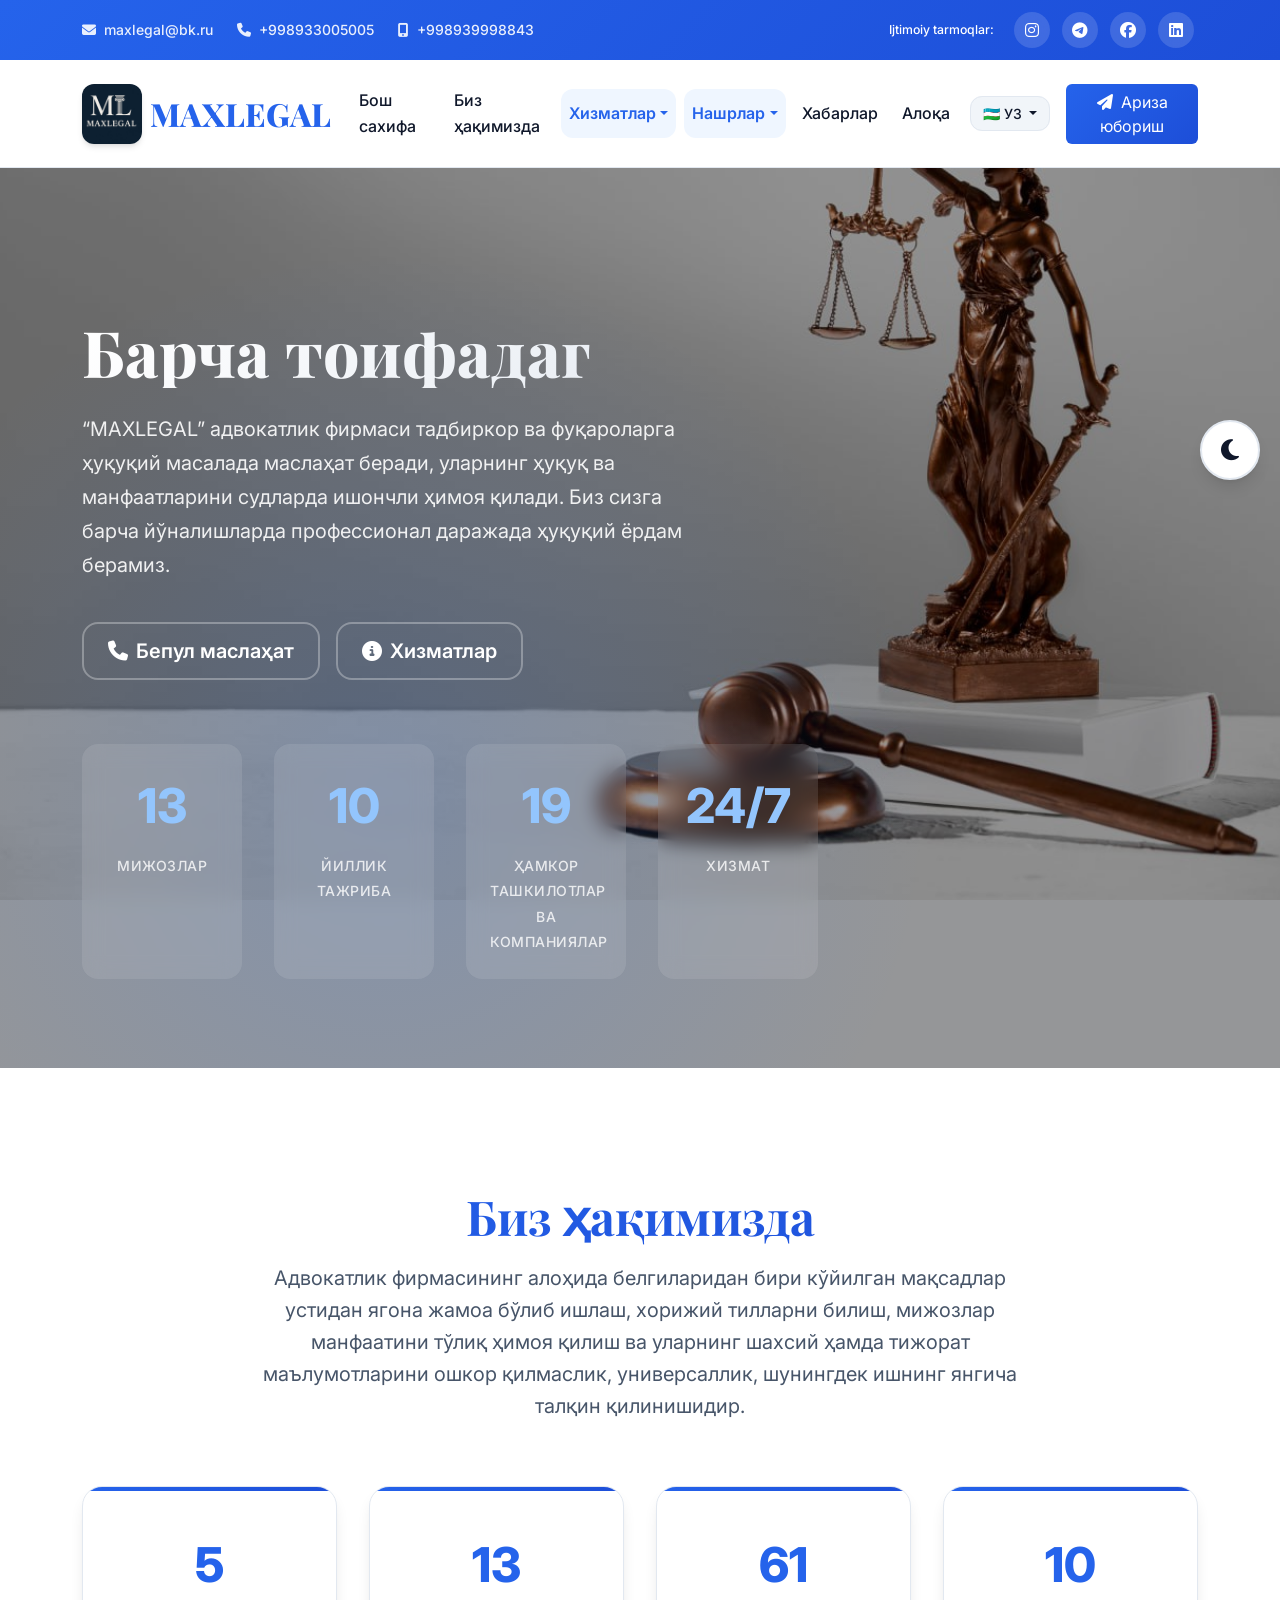
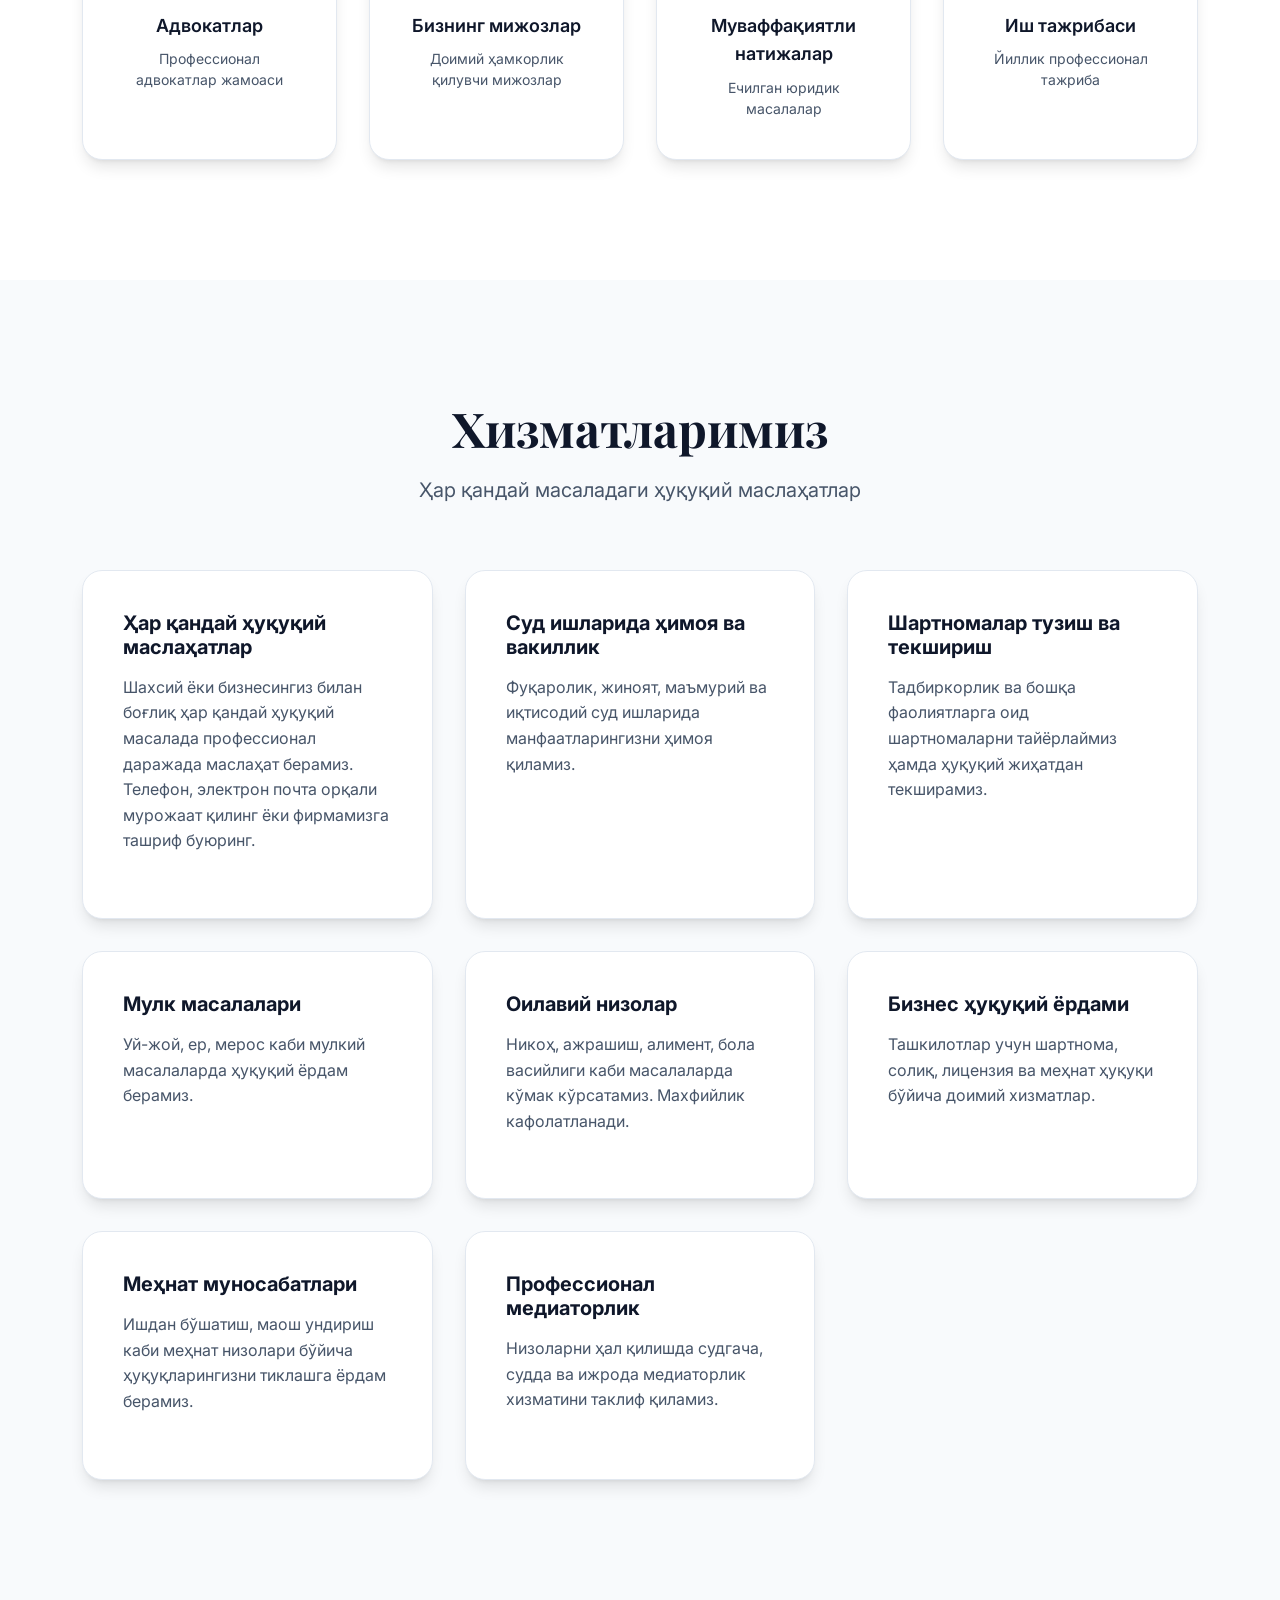
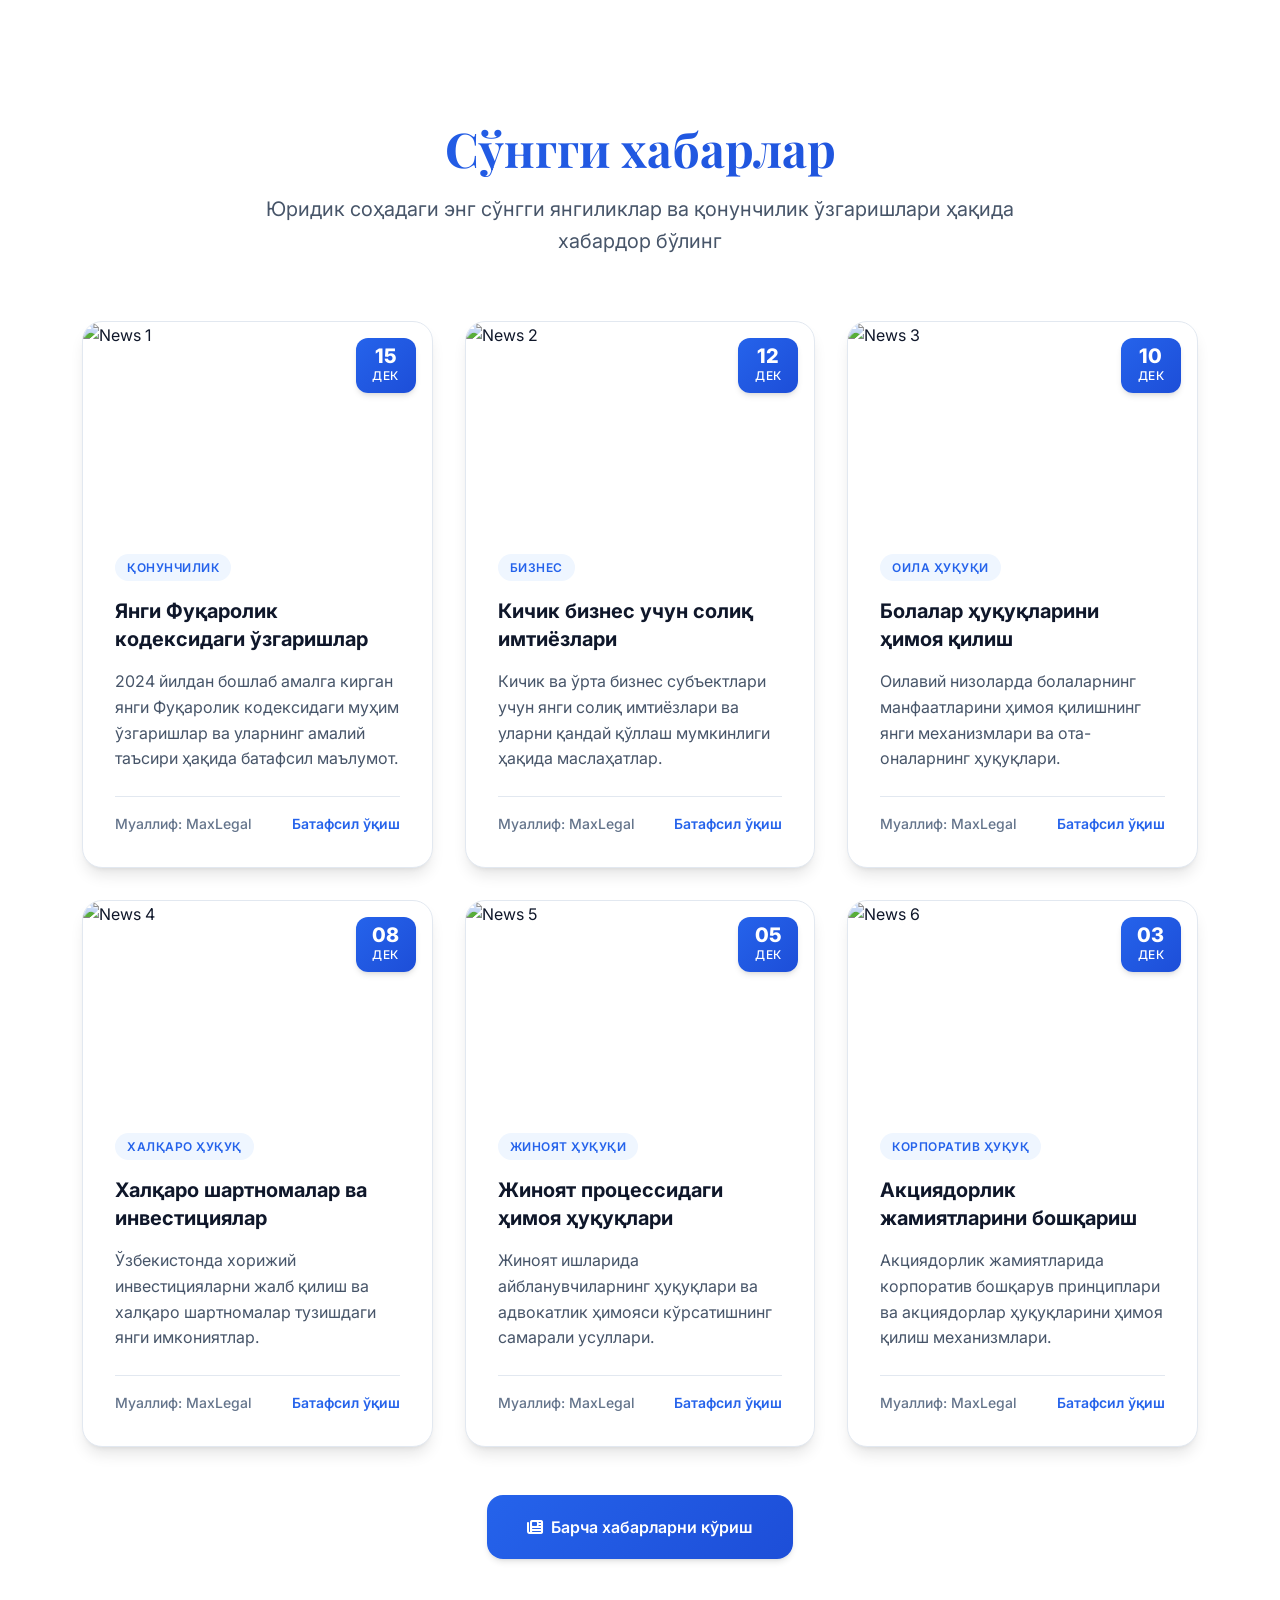
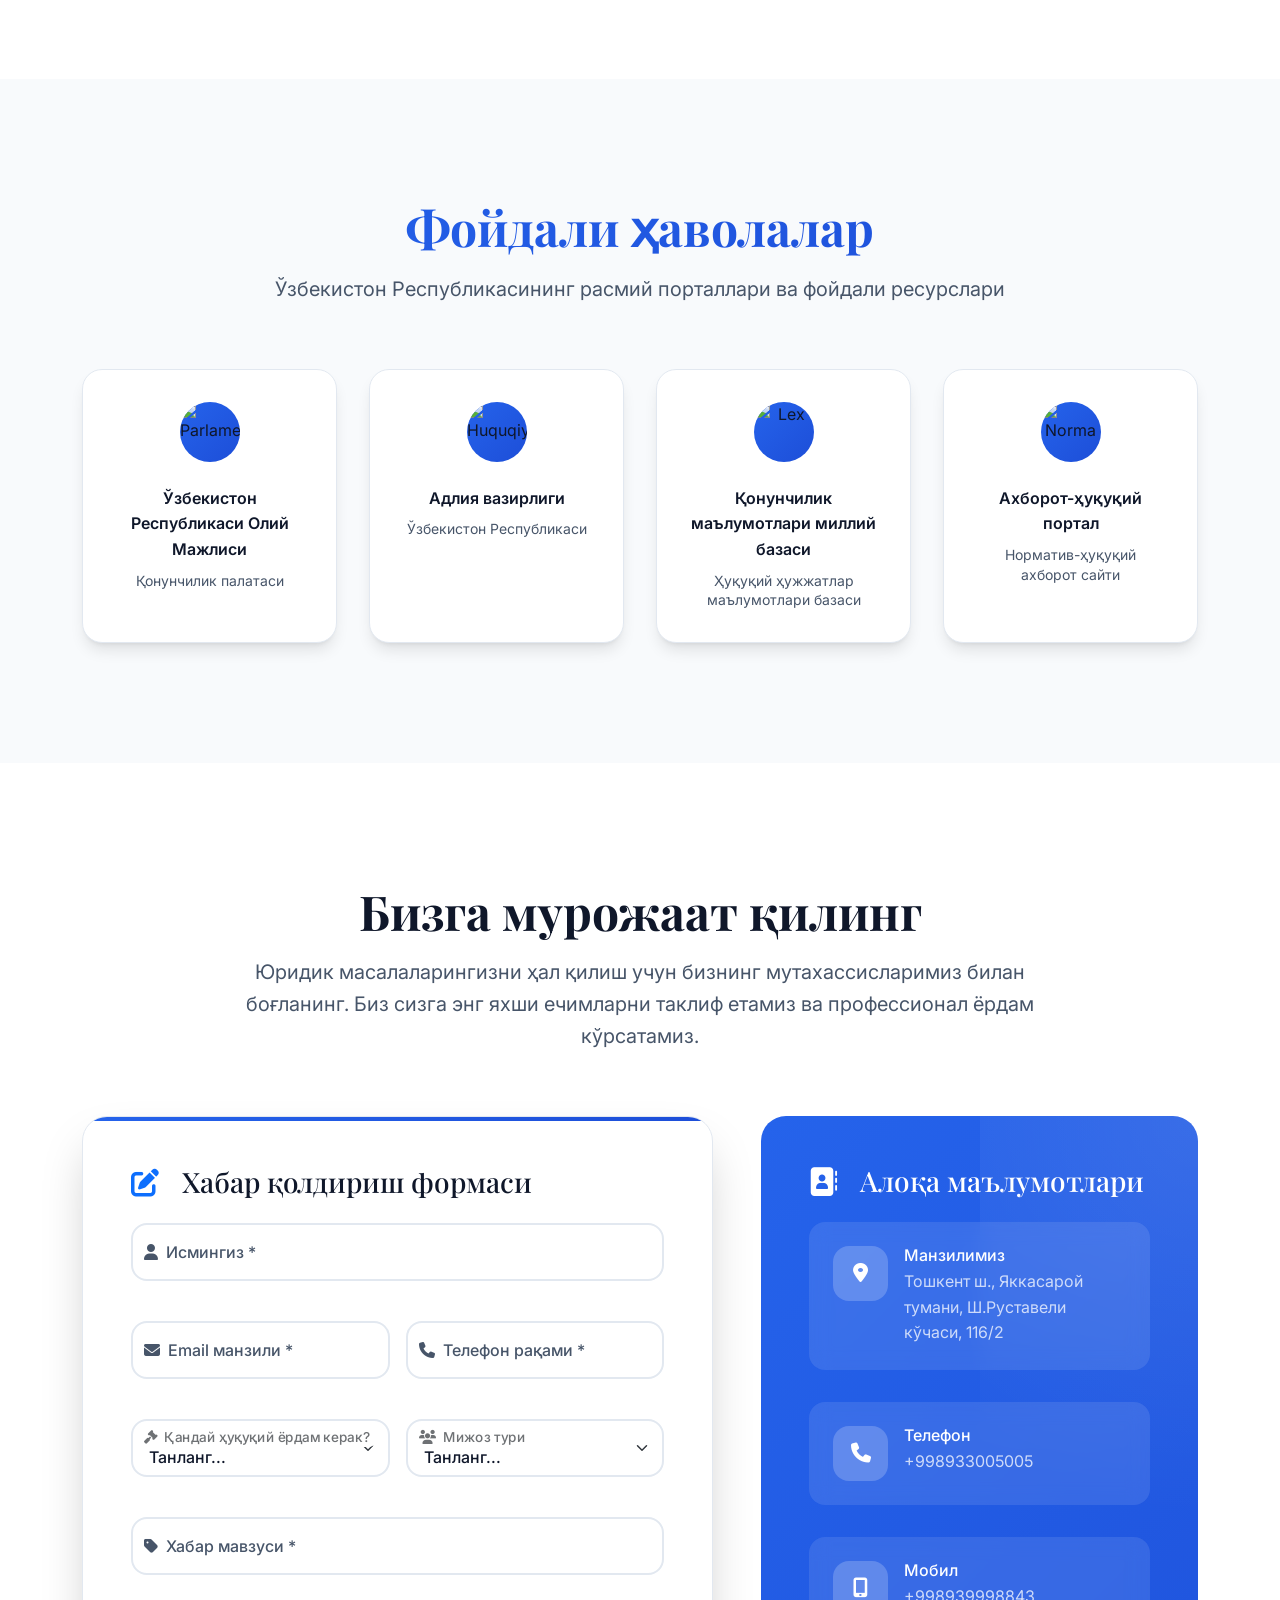
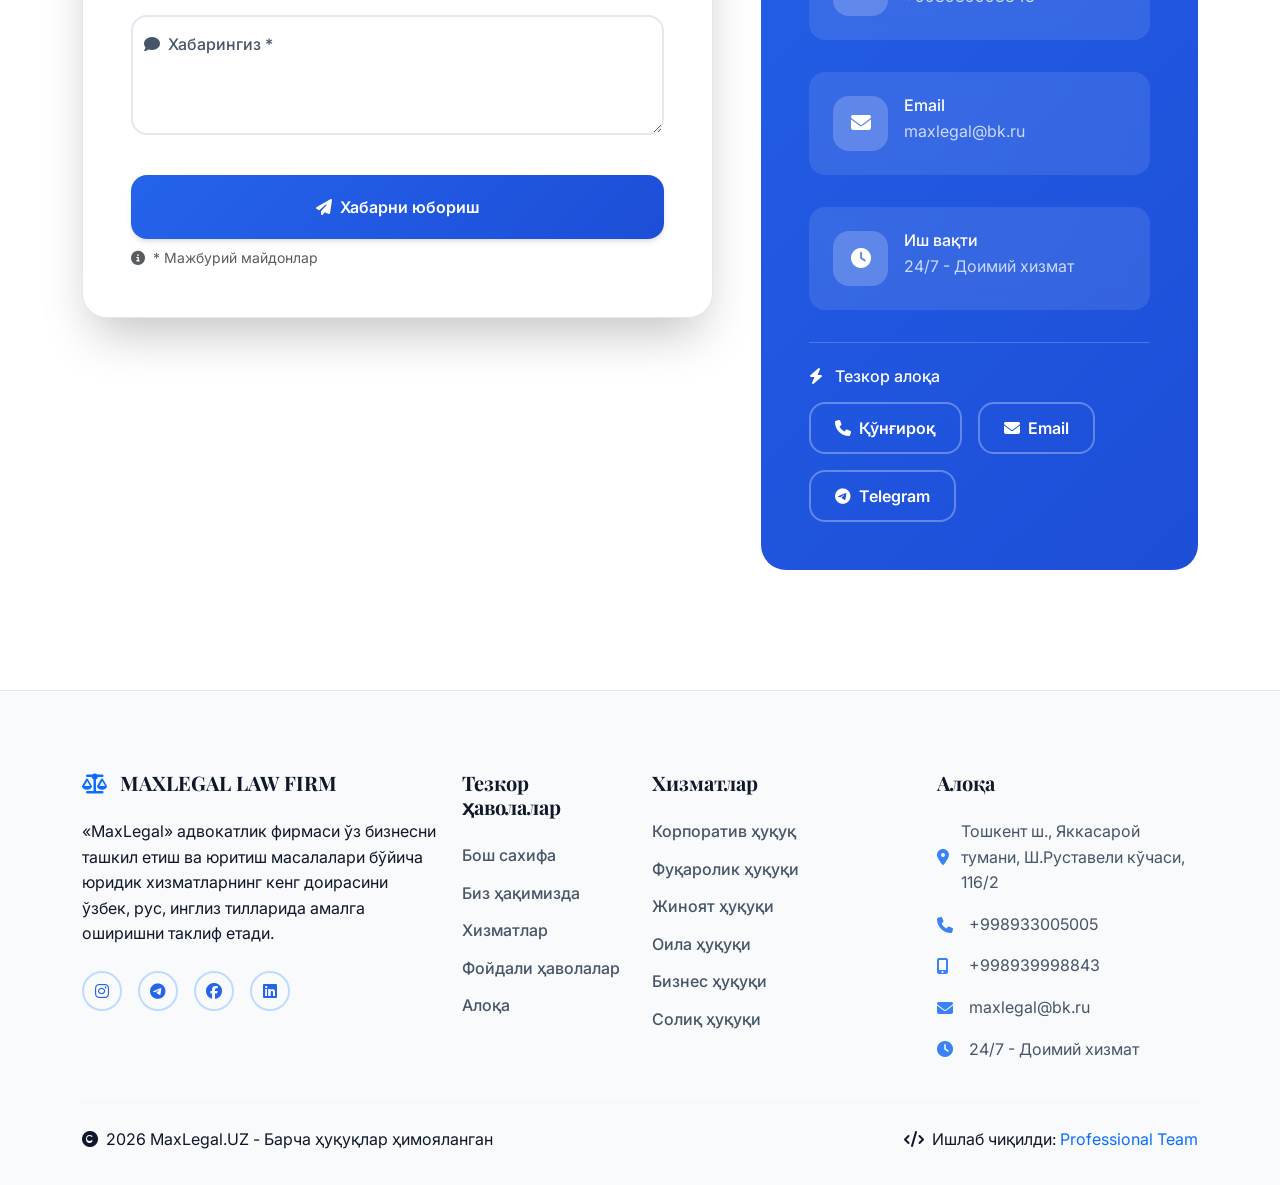
==== commit 4e850cdf: "updated page" ====
--- a/src/main/resources/static/index.html
+++ b/src/main/resources/static/index.html
@@ -1,909 +1,854 @@
 <!DOCTYPE html>
 <html lang="uz" data-theme="light">
 <head>
-  <meta charset="UTF-8">
-  <meta name="viewport" content="width=device-width, initial-scale=1.0">
-  <title data-i18n="page.title">INTERLEX - Professional Yuridik Xizmatlar | Toshkent</title>
-  <meta name="description" data-i18n="page.description" content="INTERLEX - Uzbekistondagi eng yaxshi yuridik xizmatlar. Professional advokatlar, korporativ huquq, fuqarolik huquqi va boshqa yuridik masalalar bo'yicha yordam.">
-  <meta name="keywords" content="yuridik xizmatlar, advokat, huquq, Toshkent, Interlex, korporativ huquq, fuqarolik huquqi">
-  <meta name="author" content="INTERLEX Law Firm">
-
-  <!-- Open Graph / Facebook -->
-  <meta property="og:type" content="website">
-  <meta property="og:url" content="https://interlex.uz/">
-  <meta property="og:title" data-i18n="page.title" content="INTERLEX - Professional Yuridik Xizmatlar">
-  <meta property="og:description" data-i18n="page.description" content="Uzbekistondagi eng yaxshi yuridik xizmatlar. Professional advokatlar va huquqiy yordam.">
-  <meta property="og:image" content="/og-image.jpg">
-
-  <!-- Twitter -->
-  <meta property="twitter:card" content="summary_large_image">
-  <meta property="twitter:url" content="https://interlex.uz/">
-  <meta property="twitter:title" data-i18n="page.title" content="INTERLEX - Professional Yuridik Xizmatlar">
-  <meta property="twitter:description" data-i18n="page.description" content="Uzbekistondagi eng yaxshi yuridik xizmatlar. Professional advokatlar va huquqiy yordam.">
-  <meta property="twitter:image" content="/twitter-image.jpg">
-
-  <!-- Favicon -->
-  <link rel="icon" type="image/x-icon" href="data:image/svg+xml,<svg xmlns='http://www.w3.org/2000/svg' viewBox='0 0 100 100'><text y='.9em' font-size='90'>⚖️</text></svg>">
-
-  <!-- Preconnect to external domains -->
-  <link rel="preconnect" href="https://fonts.googleapis.com">
-  <link rel="preconnect" href="https://fonts.gstatic.com" crossorigin>
-  <link rel="preconnect" href="https://cdn.jsdelivr.net">
-  <link rel="preconnect" href="https://cdnjs.cloudflare.com">
-
-  <!-- CSS Libraries -->
-  <link href="https://cdn.jsdelivr.net/npm/bootstrap@5.3.2/dist/css/bootstrap.min.css" rel="stylesheet" integrity="sha384-T3c6CoIi6uLrA9TneNEoa7RxnatzjcDSCmG1MXxSR1GAsXEV/Dwwykc2MPK8M2HN" crossorigin="anonymous">
-  <link rel="stylesheet" href="https://cdnjs.cloudflare.com/ajax/libs/font-awesome/6.5.1/css/all.min.css" integrity="sha512-DTOQO9RWCH3ppGqcWaEA1BIZOC6xxalwEsw9c2QQeAIftl+Vegovlnee1c9QX4TctnWMn13TZye+giMm8e2LwA==" crossorigin="anonymous">
-  <link href="https://fonts.googleapis.com/css2?family=Inter:wght@100;200;300;400;500;600;700;800;900&family=Playfair+Display:wght@400;500;600;700;800;900&display=swap" rel="stylesheet">
-  <link href="https://unpkg.com/aos@2.3.1/dist/aos.css" rel="stylesheet">
-
-  <!-- Custom CSS -->
-  <link rel="stylesheet" href="css/style.css">
+    <meta charset="UTF-8">
+    <meta name="viewport" content="width=device-width, initial-scale=1.0">
+    <title data-i18n="page.title">MAXLEGAL - Professional Yuridik Xizmatlar | Toshkent</title>
+    <meta name="description" data-i18n="page.description" content="MAXLEGAL - Uzbekistondagi eng yaxshi yuridik xizmatlar. Professional advokatlar, korporativ huquq, fuqarolik huquqi va boshqa yuridik masalalar bo'yicha yordam.">
+    <meta name="keywords" content="yuridik xizmatlar, advokat, huquq, Toshkent, Maxlegal, korporativ huquq, fuqarolik huquqi">
+    <meta name="author" content="MAXLEGAL Law Firm">
+
+    <!-- Open Graph / Facebook -->
+    <meta property="og:type" content="website">
+    <meta property="og:url" content="https://maxlegal.uz/">
+    <meta property="og:title" data-i18n="page.title" content="MAXLEGAL - Professional Yuridik Xizmatlar">
+    <meta property="og:description" data-i18n="page.description" content="Uzbekistondagi eng yaxshi yuridik xizmatlar. Professional advokatlar va huquqiy yordam.">
+    <meta property="og:image" content="/og-image.jpg">
+
+    <!-- Twitter -->
+    <meta property="twitter:card" content="summary_large_image">
+    <meta property="twitter:url" content="https://maxlegal.uz/">
+    <meta property="twitter:title" data-i18n="page.title" content="MAXLEGAL - Professional Yuridik Xizmatlar">
+    <meta property="twitter:description" data-i18n="page.description" content="Uzbekistondagi eng yaxshi yuridik xizmatlar. Professional advokatlar va huquqiy yordam.">
+    <meta property="twitter:image" content="/twitter-image.jpg">
+
+    <!-- Favicon -->
+    <link rel="icon" type="image/x-icon" href="data:image/svg+xml,<svg xmlns='http://www.w3.org/2000/svg' viewBox='0 0 100 100'><text y='.9em' font-size='90'>⚖️</text></svg>">
+
+    <!-- Preconnect to external domains -->
+    <link rel="preconnect" href="https://fonts.googleapis.com">
+    <link rel="preconnect" href="https://fonts.gstatic.com" crossorigin>
+    <link rel="preconnect" href="https://cdn.jsdelivr.net">
+    <link rel="preconnect" href="https://cdnjs.cloudflare.com">
+
+    <!-- CSS Libraries -->
+    <link href="https://cdn.jsdelivr.net/npm/bootstrap@5.3.2/dist/css/bootstrap.min.css" rel="stylesheet" integrity="sha384-T3c6CoIi6uLrA9TneNEoa7RxnatzjcDSCmG1MXxSR1GAsXEV/Dwwykc2MPK8M2HN" crossorigin="anonymous">
+    <link rel="stylesheet" href="https://cdnjs.cloudflare.com/ajax/libs/font-awesome/6.5.1/css/all.min.css" integrity="sha512-DTOQO9RWCH3ppGqcWaEA1BIZOC6xxalwEsw9c2QQeAIftl+Vegovlnee1c9QX4TctnWMn13TZye+giMm8e2LwA==" crossorigin="anonymous">
+    <link href="https://fonts.googleapis.com/css2?family=Inter:wght@100;200;300;400;500;600;700;800;900&family=Playfair+Display:wght@400;500;600;700;800;900&display=swap" rel="stylesheet">
+    <link href="https://unpkg.com/aos@2.3.1/dist/aos.css" rel="stylesheet">
+
+    <!-- Custom CSS -->
+    <link rel="stylesheet" href="css/style.css">
 </head>
 <body>
 <!-- Loading Screen -->
 <div class="loading-screen" id="loadingScreen">
-  <div class="loader"></div>
-  <div class="loading-text" data-i18n="loading.text">INTERLEX yuklanmoqda...</div>
+    <div class="loader"></div>
+    <div class="loading-text" data-i18n="loading.text">MAXLEGAL yuklanmoqda...</div>
 </div>
 
 <!-- Theme Toggle Button -->
 <button class="theme-toggle" id="themeToggle" title="Dark/Light Mode" aria-label="Toggle theme">
-  <i class="fas fa-moon" id="themeIcon"></i>
+    <i class="fas fa-moon" id="themeIcon"></i>
 </button>
 
 <!-- Scroll to Top Button -->
 <button class="scroll-top" id="scrollTop" data-i18n-title="scroll.top" title="Yuqoriga" aria-label="Scroll to top">
-  <i class="fas fa-arrow-up"></i>
+    <i class="fas fa-arrow-up"></i>
 </button>
 
 <!-- Top Contact Bar -->
 <div class="top-contact-bar">
-  <div class="container">
-    <div class="row align-items-center">
-      <div class="col-lg-8">
-        <div class="d-flex flex-wrap gap-4 align-items-center">
-          <a href="mailto:info@interlex.uz" class="text-decoration-none">
-            <i class="fas fa-envelope me-2"></i>info@interlex.uz
-          </a>
-          <a href="tel:+998900081008" class="text-decoration-none">
-            <i class="fas fa-phone me-2"></i>+998 90 008-1-008
-          </a>
-          <a href="tel:+998712502125" class="text-decoration-none">
-            <i class="fas fa-mobile-alt me-2"></i>+998 71 250-21-25
-          </a>
-        </div>
-      </div>
-      <div class="col-lg-4 text-end">
-        <div class="d-flex justify-content-end align-items-center gap-3">
-          <span class="small d-none d-md-inline" data-i18n="social.follow">Ijtimoiy tarmoqlar:</span>
-          <div class="social-links">
-            <a href="#" aria-label="Instagram">
-              <i class="fab fa-instagram"></i>
-            </a>
-            <a href="#" aria-label="Telegram">
-              <i class="fab fa-telegram"></i>
-            </a>
-            <a href="#" aria-label="Facebook">
-              <i class="fab fa-facebook"></i>
-            </a>
-            <a href="#" aria-label="LinkedIn">
-              <i class="fab fa-linkedin"></i>
-            </a>
-          </div>
-        </div>
-      </div>
+    <div class="container">
+        <div class="row align-items-center">
+            <div class="col-lg-8">
+                <div class="d-flex flex-wrap gap-4 align-items-center">
+                    <a href="mailto:maxlegal@bk.ru" class="text-decoration-none">
+                        <i class="fas fa-envelope me-2"></i>maxlegal@bk.ru
+                    </a>
+                    <a href="tel:+998933005005" class="text-decoration-none">
+                        <i class="fas fa-phone me-2"></i>+998933005005
+                    </a>
+                    <a href="tel:+998939998843" class="text-decoration-none">
+                        <i class="fas fa-mobile-alt me-2"></i>+998939998843
+                    </a>
+                </div>
+            </div>
+            <div class="col-lg-4 text-end">
+                <div class="d-flex justify-content-end align-items-center gap-3">
+                    <span class="small d-none d-md-inline" data-i18n="social.follow">Ijtimoiy tarmoqlar:</span>
+                    <div class="social-links">
+                        <a href="#" aria-label="Instagram">
+                            <i class="fab fa-instagram"></i>
+                        </a>
+                        <a href="#" aria-label="Telegram">
+                            <i class="fab fa-telegram"></i>
+                        </a>
+                        <a href="#" aria-label="Facebook">
+                            <i class="fab fa-facebook"></i>
+                        </a>
+                        <a href="#" aria-label="LinkedIn">
+                            <i class="fab fa-linkedin"></i>
+                        </a>
+                    </div>
+                </div>
+            </div>
+        </div>
     </div>
-  </div>
 </div>
 
 <!-- Main Header -->
 <header class="main-header" id="mainHeader">
-  <div class="container">
-    <nav class="navbar navbar-expand-lg">
-      <a class="navbar-brand" href="#home">
-        <div class="logo-icon floating">⚖️</div>
-        INTERLEX
-      </a>
-
-      <button class="navbar-toggler border-0" type="button" data-bs-toggle="collapse" data-bs-target="#navbarNav" aria-controls="navbarNav" aria-expanded="false" aria-label="Toggle navigation">
-        <span class="navbar-toggler-icon"></span>
-      </button>
-
-      <div class="collapse navbar-collapse" id="navbarNav">
-        <ul class="navbar-nav ms-auto align-items-center">
-          <li class="nav-item">
-            <a class="nav-link active" href="#home" data-i18n="nav.home">Бош сахифа</a>
-          </li>
-          <li class="nav-item">
-            <a class="nav-link" href="#about" data-i18n="nav.about">Биз ҳақимизда</a>
-          </li>
-          <li class="nav-item dropdown">
-            <a class="nav-link dropdown-toggle" href="#" role="button" data-bs-toggle="dropdown" aria-expanded="false" data-i18n="nav.services">
-              Хизматлар
+    <div class="container">
+        <nav class="navbar navbar-expand-lg">
+            <a class="navbar-brand" href="#home">
+                <img src="images/logo.jpg" alt="Logo" class="logo-icon floating" style="height: 60px; width: auto; margin-right: 8px;">
+                MAXLEGAL
             </a>
-            <ul class="dropdown-menu">
-              <li><h6 class="dropdown-header" data-i18n="services.general">Умумий хизматлар</h6></li>
-              <li><a class="dropdown-item" href="#services">
-                <i class="fas fa-building"></i><span data-i18n="services.corporate">Корпоратив ҳуқуқ</span>
-              </a></li>
-              <li><a class="dropdown-item" href="#services">
-                <i class="fas fa-users"></i><span data-i18n="services.civil">Фуқаролик ҳуқуқи</span>
-              </a></li>
-              <li><a class="dropdown-item" href="#services">
-                <i class="fas fa-gavel"></i><span data-i18n="services.criminal">Жиноят ҳуқуқи</span>
-              </a></li>
-              <li><hr class="dropdown-divider"></li>
-              <li><h6 class="dropdown-header" data-i18n="services.special">Махсус хизматлар</h6></li>
-              <li><a class="dropdown-item" href="#services">
-                <i class="fas fa-globe"></i><span data-i18n="services.international">Халқаро юридик хизмат</span>
-              </a></li>
-              <li><a class="dropdown-item" href="#services">
-                <i class="fas fa-user"></i><span data-i18n="services.individual">Жисмоний шахсларга ёрдам</span>
-              </a></li>
-              <li><a class="dropdown-item" href="#services">
-                <i class="fas fa-briefcase"></i><span data-i18n="services.legal">Юридик шахсларга ёрдам</span>
-              </a></li>
-            </ul>
-          </li>
-          <li class="nav-item dropdown">
-            <a class="nav-link dropdown-toggle" href="#" role="button" data-bs-toggle="dropdown" aria-expanded="false" data-i18n="nav.publications">
-              Нашрлар
-            </a>
-            <ul class="dropdown-menu">
-              <li><a class="dropdown-item" href="#useful-links">
-                <i class="fas fa-info-circle"></i><span data-i18n="publications.info">Фойдали маълумотлар</span>
-              </a></li>
-              <li><a class="dropdown-item" href="#useful-links">
-                <i class="fas fa-newspaper"></i><span data-i18n="publications.articles">Мақолалар</span>
-              </a></li>
-              <li><a class="dropdown-item" href="#useful-links">
-                <i class="fas fa-book"></i><span data-i18n="publications.laws">Қонунлар</span>
-              </a></li>
-            </ul>
-          </li>
-          <li class="nav-item">
-            <a class="nav-link" href="#news" data-i18n="nav.news">Хабарлар</a>
-          </li>
-          <li class="nav-item">
-            <a class="nav-link" href="#contact" data-i18n="nav.contact">Алоқа</a>
-          </li>
-          <li class="nav-item dropdown ms-2">
-            <a class="language-selector dropdown-toggle" href="#" role="button" data-bs-toggle="dropdown" aria-expanded="false" id="currentLangSelector">
-              🇺🇿 УЗ
-            </a>
-            <ul class="dropdown-menu dropdown-menu-end">
-              <li><a class="dropdown-item" href="#" data-lang="uz">🇺🇿 Ўзбекча</a></li>
-              <li><a class="dropdown-item" href="#" data-lang="ru">🇷🇺 Русский</a></li>
-              <li><a class="dropdown-item" href="#" data-lang="en">🇬🇧 English</a></li>
-            </ul>
-          </li>
-          <li class="nav-item ms-3">
-            <a href="#contact" class="btn btn-gradient">
-              <i class="fas fa-paper-plane me-2"></i><span data-i18n="nav.apply">Ариза юбориш</span>
-            </a>
-          </li>
-        </ul>
-      </div>
-    </nav>
-  </div>
+
+            <button class="navbar-toggler border-0" type="button" data-bs-toggle="collapse" data-bs-target="#navbarNav" aria-controls="navbarNav" aria-expanded="false" aria-label="Toggle navigation">
+                <span class="navbar-toggler-icon"></span>
+            </button>
+
+            <div class="collapse navbar-collapse" id="navbarNav">
+                <ul class="navbar-nav ms-auto align-items-center">
+                    <li class="nav-item">
+                        <a class="nav-link active" href="#home" data-i18n="nav.home">Бош сахифа</a>
+                    </li>
+                    <li class="nav-item">
+                        <a class="nav-link" href="#about" data-i18n="nav.about">Биз ҳақимизда</a>
+                    </li>
+                    <li class="nav-item dropdown">
+                        <a class="nav-link dropdown-toggle" href="#" role="button" data-bs-toggle="dropdown" aria-expanded="false" data-i18n="nav.services">
+                            Хизматлар
+                        </a>
+                        <ul class="dropdown-menu">
+                            <li><h6 class="dropdown-header" data-i18n="services.general">Умумий хизматлар</h6></li>
+                            <li><a class="dropdown-item" href="#services">
+                                <i class="fas fa-building"></i><span data-i18n="services.corporate">Корпоратив ҳуқуқ</span>
+                            </a></li>
+                            <li><a class="dropdown-item" href="#services">
+                                <i class="fas fa-users"></i><span data-i18n="services.civil">Фуқаролик ҳуқуқи</span>
+                            </a></li>
+                            <li><a class="dropdown-item" href="#services">
+                                <i class="fas fa-gavel"></i><span data-i18n="services.criminal">Жиноят ҳуқуқи</span>
+                            </a></li>
+                            <li><hr class="dropdown-divider"></li>
+                            <li><h6 class="dropdown-header" data-i18n="services.special">Махсус хизматлар</h6></li>
+                            <li><a class="dropdown-item" href="#services">
+                                <i class="fas fa-globe"></i><span data-i18n="services.international">Халқаро юридик хизмат</span>
+                            </a></li>
+                            <li><a class="dropdown-item" href="#services">
+                                <i class="fas fa-user"></i><span data-i18n="services.individual">Жисмоний шахсларга ёрдам</span>
+                            </a></li>
+                            <li><a class="dropdown-item" href="#services">
+                                <i class="fas fa-briefcase"></i><span data-i18n="services.legal">Юридик шахсларга ёрдам</span>
+                            </a></li>
+                        </ul>
+                    </li>
+                    <li class="nav-item dropdown">
+                        <a class="nav-link dropdown-toggle" href="#" role="button" data-bs-toggle="dropdown" aria-expanded="false" data-i18n="nav.publications">
+                            Нашрлар
+                        </a>
+                        <ul class="dropdown-menu">
+                            <li><a class="dropdown-item" href="#useful-links">
+                                <i class="fas fa-info-circle"></i><span data-i18n="publications.info">Фойдали маълумотлар</span>
+                            </a></li>
+                            <li><a class="dropdown-item" href="#useful-links">
+                                <i class="fas fa-newspaper"></i><span data-i18n="publications.articles">Мақолалар</span>
+                            </a></li>
+                            <li><a class="dropdown-item" href="#useful-links">
+                                <i class="fas fa-book"></i><span data-i18n="publications.laws">Қонунлар</span>
+                            </a></li>
+                        </ul>
+                    </li>
+                    <li class="nav-item">
+                        <a class="nav-link" href="#news" data-i18n="nav.news">Хабарлар</a>
+                    </li>
+                    <li class="nav-item">
+                        <a class="nav-link" href="#contact" data-i18n="nav.contact">Алоқа</a>
+                    </li>
+                    <li class="nav-item dropdown ms-2">
+                        <a class="language-selector dropdown-toggle" href="#" role="button" data-bs-toggle="dropdown" aria-expanded="false" id="currentLangSelector">
+                            🇺🇿 УЗ
+                        </a>
+                        <ul class="dropdown-menu dropdown-menu-end">
+                            <li><a class="dropdown-item" href="#" data-lang="uz">🇺🇿 Ўзбекча</a></li>
+                            <li><a class="dropdown-item" href="#" data-lang="ru">🇷🇺 Русский</a></li>
+                            <li><a class="dropdown-item" href="#" data-lang="en">🇬🇧 English</a></li>
+                        </ul>
+                    </li>
+                    <li class="nav-item ms-3">
+                        <a href="#contact" class="btn btn-gradient">
+                            <i class="fas fa-paper-plane me-2"></i><span data-i18n="nav.apply">Ариза юбориш</span>
+                        </a>
+                    </li>
+                </ul>
+            </div>
+        </nav>
+    </div>
 </header>
 
 <!-- Hero Section -->
 <section class="hero-section" id="home">
-  <div class="container">
-    <div class="row align-items-center">
-      <div class="col-lg-8">
-        <div class="hero-content" data-aos="fade-up">
-          <h1 class="hero-title" id="heroTitle" data-i18n="hero.title">Professional Yuridik Xizmatlar</h1>
-          <p class="hero-subtitle" data-i18n="hero.subtitle">
-            INTERLEX адвокатлик фирмаси ўз бизнесни ташкил етиш ва юритиш масалалари бўйича
-            юридик хизматларнинг кенг доирасини ўзбек, рус, инглиз тилларида таклиф етади.
-            Биз сизнинг ҳуқуқларингизни ҳимоя қилишда ишончли шерикингизмиз.
-          </p>
-          <div class="hero-cta">
-            <a href="#contact" class="btn btn-outline-light btn-lg">
-              <i class="fas fa-phone me-2"></i><span data-i18n="hero.consultation">Бепул маслаҳат</span>
-            </a>
-            <a href="#services" class="btn btn-outline-light btn-lg">
-              <i class="fas fa-info-circle me-2"></i><span data-i18n="hero.services">Хизматлар</span>
-            </a>
-          </div>
-
-          <div class="hero-stats" data-aos="fade-up" data-aos-delay="300">
-            <div class="hero-stat">
-              <span class="hero-stat-number" data-count="500">0</span>
-              <span class="hero-stat-label" data-i18n="stats.clients">Мижозлар</span>
-            </div>
-            <div class="hero-stat">
-              <span class="hero-stat-number" data-count="15">0</span>
-              <span class="hero-stat-label" data-i18n="stats.experience">Йиллик тажриба</span>
-            </div>
-            <div class="hero-stat">
-              <span class="hero-stat-number" data-count="98">0</span>
-              <span class="hero-stat-label" data-i18n="stats.success">Муваффақият %</span>
-            </div>
-            <div class="hero-stat">
-              <span class="hero-stat-number">24/7</span>
-              <span class="hero-stat-label" data-i18n="stats.service">Хизмат</span>
-            </div>
-          </div>
-        </div>
-      </div>
+    <div class="container">
+        <div class="row align-items-center">
+            <div class="col-lg-8">
+                <div class="hero-content" data-aos="fade-up">
+                    <h1 class="hero-title" id="heroTitle" data-i18n="hero.title">Барча тоифадаги юридик хизматлар</h1>
+                    <p class="hero-subtitle" data-i18n="hero.subtitle">
+                        “MAXLEGAL” адвокатлик фирмаси тадбиркор ва фуқароларга ҳуқуқий масалада маслаҳат беради,
+                        уларнинг ҳуқуқ ва манфаатларини судларда ишончли ҳимоя қилади. Биз сизга барча йўналишларда
+                        профессионал даражада ҳуқуқий ёрдам берамиз.
+                    </p>
+                    <div class="hero-cta">
+                        <a href="#contact" class="btn btn-outline-light btn-lg">
+                            <i class="fas fa-phone me-2"></i><span data-i18n="hero.consultation">Бепул маслаҳат</span>
+                        </a>
+                        <a href="#services" class="btn btn-outline-light btn-lg">
+                            <i class="fas fa-info-circle me-2"></i><span data-i18n="hero.services">Хизматлар</span>
+                        </a>
+                    </div>
+
+                    <div class="hero-stats" data-aos="fade-up" data-aos-delay="300">
+                        <div class="hero-stat">
+                            <span class="hero-stat-number" data-count="20">0</span>
+                            <span class="hero-stat-label" data-i18n="stats.clients">Мижозлар</span>
+                        </div>
+                        <div class="hero-stat">
+                            <span class="hero-stat-number" data-count="15">0</span>
+                            <span class="hero-stat-label" data-i18n="stats.experience">Йиллик тажриба</span>
+                        </div>
+                        <div class="hero-stat">
+                            <span class="hero-stat-number" data-count="30">0</span>
+                            <span class="hero-stat-label" data-i18n="stats.success">Муваффақият %</span>
+                        </div>
+                        <div class="hero-stat">
+                            <span class="hero-stat-number">24/7</span>
+                            <span class="hero-stat-label" data-i18n="stats.service">Хизмат</span>
+                        </div>
+                    </div>
+                </div>
+            </div>
+        </div>
     </div>
-  </div>
 </section>
 
 <!-- About Section -->
 <section class="about-section" id="about">
-  <div class="container">
-    <div class="text-center mb-5" data-aos="fade-up">
-      <h2 class="section-title text-gradient" data-i18n="about.title">Биз ҳақимизда</h2>
-      <p class="section-subtitle" data-i18n="about.subtitle">
-        Адвокатлик фирмасининг алоҳида белгиларидан бири кўйилган мақсадлар устидан ягона жамоа бўлиб ишлаш,
-        хорижий тилларни билиш, мижозлар манфаатини тўлиқ ҳимоя қилиш ва уларнинг шахсий ҳамда тижорат
-        маълумотларини ошкор қилмаслик, универсаллик, шунингдек ишнинг янгича талқин қилинишидир.
-      </p>
+    <div class="container">
+        <div class="text-center mb-5" data-aos="fade-up">
+            <h2 class="section-title text-gradient" data-i18n="about.title">Биз ҳақимизда</h2>
+            <p class="section-subtitle" data-i18n="about.subtitle">
+                Адвокатлик фирмасининг алоҳида белгиларидан бири кўйилган мақсадлар устидан ягона жамоа бўлиб ишлаш,
+                хорижий тилларни билиш, мижозлар манфаатини тўлиқ ҳимоя қилиш ва уларнинг шахсий ҳамда тижорат
+                маълумотларини ошкор қилмаслик, универсаллик, шунингдек ишнинг янгича талқин қилинишидир.
+            </p>
+        </div>
+
+        <div class="stats-grid">
+            <div class="stat-card" data-aos="fade-up" data-aos-delay="100">
+                <span class="stat-number" data-count="7">0</span>
+                <div class="stat-label" data-i18n="about.lawyers">Адвокатлар</div>
+                <div class="stat-description" data-i18n="about.lawyers.desc">Профессионал адвокатлар жамоаси</div>
+            </div>
+
+            <div class="stat-card" data-aos="fade-up" data-aos-delay="200">
+                <span class="stat-number" data-count="20">0</span>
+                <div class="stat-label" data-i18n="about.regular.clients">Бизнинг мижозлар</div>
+                <div class="stat-description" data-i18n="about.regular.clients.desc">Доимий ҳамкорлик қилувчи мижозлар</div>
+            </div>
+
+            <div class="stat-card" data-aos="fade-up" data-aos-delay="300">
+                <span class="stat-number" data-count="100">0</span>
+                <div class="stat-label" data-i18n="about.successful.results">Муваффақиятли натижалар</div>
+                <div class="stat-description" data-i18n="about.successful.results.desc">Ечилган юридик масалалар</div>
+            </div>
+
+            <div class="stat-card" data-aos="fade-up" data-aos-delay="400">
+                <span class="stat-number" data-count="15">0</span>
+                <div class="stat-label" data-i18n="about.work.experience">Иш тажрибаси</div>
+                <div class="stat-description" data-i18n="about.work.experience.desc">Йиллик профессионал тажриба</div>
+            </div>
+        </div>
     </div>
-
-    <div class="stats-grid">
-      <div class="stat-card" data-aos="fade-up" data-aos-delay="100">
-        <span class="stat-number" data-count="10">0</span>
-        <div class="stat-label" data-i18n="about.lawyers">Адвокатлар</div>
-        <div class="stat-description" data-i18n="about.lawyers.desc">Профессионал адвокатлар жамоаси</div>
-      </div>
-
-      <div class="stat-card" data-aos="fade-up" data-aos-delay="200">
-        <span class="stat-number" data-count="25">0</span>
-        <div class="stat-label" data-i18n="about.regular.clients">Бизнинг мижозлар</div>
-        <div class="stat-description" data-i18n="about.regular.clients.desc">Доимий ҳамкорлик қилувчи мижозлар</div>
-      </div>
-
-      <div class="stat-card" data-aos="fade-up" data-aos-delay="300">
-        <span class="stat-number" data-count="150">0</span>
-        <div class="stat-label" data-i18n="about.successful.results">Муваффақиятли натижалар</div>
-        <div class="stat-description" data-i18n="about.successful.results.desc">Ечилган юридик масалалар</div>
-      </div>
-
-      <div class="stat-card" data-aos="fade-up" data-aos-delay="400">
-        <span class="stat-number" data-count="15">0</span>
-        <div class="stat-label" data-i18n="about.work.experience">Иш тажрибаси</div>
-        <div class="stat-description" data-i18n="about.work.experience.desc">Йиллик профессионал тажриба</div>
-      </div>
-    </div>
-  </div>
 </section>
 
 <!-- Services Section -->
 <section class="services-section" id="services">
-  <div class="container">
-    <div class="text-center mb-5" data-aos="fade-up">
-      <h2 class="section-title" data-i18n="services.title">Хизматларимиз</h2>
-      <p class="section-subtitle" data-i18n="services.subtitle">
-        Биз юридик хизматларнинг кенг спектрини таклиф етамиз. Ҳар бир мижозга индивидуал ёндашув
-        ва профессионал ечимлар беришга ҳаракат қиламиз.
-      </p>
+    <div class="container">
+        <div class="text-center mb-5" data-aos="fade-up">
+            <h2 class="section-title" data-i18n="services.title">Хизматларимиз</h2>
+            <p class="section-subtitle" data-i18n="services.subtitle">
+                Ҳар қандай масаладаги ҳуқуқий маслаҳатлар
+            </p>
+        </div>
+
+        <div class="services-grid">
+            <div class="service-card" data-aos="fade-up" data-aos-delay="100">
+                <h3 class="service-title" data-i18n="services.advice.title">Ҳар қандай ҳуқуқий маслаҳатлар</h3>
+                <p class="service-description" data-i18n="services.advice.desc">
+                    Шахсий ёки бизнесингиз билан боғлиқ ҳар қандай ҳуқуқий масалада профессионал даражада маслаҳат берамиз.
+                </p>
+            </div>
+
+            <div class="service-card" data-aos="fade-up" data-aos-delay="200">
+                <h3 class="service-title" data-i18n="services.litigation.title">Суд ишларида ҳимоя ва вакиллик</h3>
+                <p class="service-description" data-i18n="services.litigation.desc">
+                    Фуқаролик, жиноят, маъмурий ва иқтисодий суд ишларида сизнинг манфаатларингизни ҳимоя қиламиз.
+                </p>
+            </div>
+
+            <div class="service-card" data-aos="fade-up" data-aos-delay="300">
+                <h3 class="service-title" data-i18n="services.contracts.title">Шартнома тузиш ва экспертиза</h3>
+                <p class="service-description" data-i18n="services.contracts.desc">
+                    Тадбиркорлик ва бошқа фаолиятларга оид шартномаларни тайёрлаймиз ҳамда ҳуқуқий жиҳатдан текширамиз.
+                </p>
+            </div>
+
+            <div class="service-card" data-aos="fade-up" data-aos-delay="400">
+                <h3 class="service-title" data-i18n="services.property.title">Мулк масалалари</h3>
+                <p class="service-description" data-i18n="services.property.desc">
+                    Уй-жой, ер участкаси, мерос ва бошқа мулкка оид ҳуқуқий масалаларда ёрдам берамиз. Ҳужжатларингизни расмийлаштиришда ва низоларни ҳал қилишда барча ҳуқуқий ёрдамларни кўрсатамиз.
+                </p>
+            </div>
+
+            <div class="service-card" data-aos="fade-up" data-aos-delay="500">
+                <h3 class="service-title" data-i18n="services.family.title">Оилавий низолар</h3>
+                <p class="service-description" data-i18n="services.family.desc">
+                    Никоҳ, ажрашиш, алимент, бола васийлиги каби оилавий масалаларда ҳуқуқий кўмак кўрсатамиз. Махфийлик ва ишонч кафолатланади.
+                </p>
+            </div>
+
+            <div class="service-card" data-aos="fade-up" data-aos-delay="600">
+                <h3 class="service-title" data-i18n="services.business.title">Корхоналар учун ҳуқуқий ёрдам</h3>
+                <p class="service-description" data-i18n="services.business.desc">
+                    Ташкилотлар ва тадбиркорлар учун солиқ, лицензия, меҳнат муносабатлари ва шартномалар бўйича доимий юридик хизматлар.
+                </p>
+            </div>
+
+            <div class="service-card" data-aos="fade-up" data-aos-delay="700">
+                <h3 class="service-title" data-i18n="services.labor.title">Меҳнат муносабатлари</h3>
+                <p class="service-description" data-i18n="services.labor.desc">
+                    Иш берувчи ёки ходим сифатида ҳуқуқларингиз бузилган бўлса, уларни тиклашга ёрдам берамиз.
+                </p>
+            </div>
+
+            <div class="service-card" data-aos="fade-up" data-aos-delay="800">
+                <h3 class="service-title" data-i18n="services.mediation.title">Профессионал медиаторлик хизмати</h3>
+                <p class="service-description" data-i18n="services.mediation.desc">
+                    Биз судгача, суд жараёнида ва ижро жараёнида медиаторлик хизматини таклиф қиламиз.
+                </p>
+            </div>
+        </div>
     </div>
-
-    <div class="services-grid">
-      <div class="service-card" data-aos="fade-up" data-aos-delay="100">
-        <div class="service-icon">
-          <i class="fas fa-building"></i>
-        </div>
-        <h3 class="service-title" data-i18n="services.corporate.title">Корпоратив ҳуқуқ</h3>
-        <p class="service-description" data-i18n="services.corporate.desc">
-          Компанияларни ташкил етиш, корпоратив бошқарув, шартномалар тузиш ва бизнес жараёнларини
-          юридик жиҳатдан қўллаб-қувватлаш.
-        </p>
-        <ul class="service-features">
-          <li><i class="fas fa-check"></i><span data-i18n="services.corporate.feat1">Компания ташкил етиш</span></li>
-          <li><i class="fas fa-check"></i><span data-i18n="services.corporate.feat2">Шартномалар тузиш</span></li>
-          <li><i class="fas fa-check"></i><span data-i18n="services.corporate.feat3">Корпоратив бошқарув</span></li>
-          <li><i class="fas fa-check"></i><span data-i18n="services.corporate.feat4">M&A операциялари</span></li>
-        </ul>
-      </div>
-
-      <div class="service-card" data-aos="fade-up" data-aos-delay="200">
-        <div class="service-icon">
-          <i class="fas fa-users"></i>
-        </div>
-        <h3 class="service-title" data-i18n="services.civil.title">Фуқаролик ҳуқуқи</h3>
-        <p class="service-description" data-i18n="services.civil.desc">
-          Фуқаролик ҳуқуқи соҳасидаги низолар, мулкий муносабатлар, шартномавий мажбуриятлар
-          ва бошқа фуқаролик ишлари.
-        </p>
-        <ul class="service-features">
-          <li><i class="fas fa-check"></i><span data-i18n="services.civil.feat1">Мулкий низолар</span></li>
-          <li><i class="fas fa-check"></i><span data-i18n="services.civil.feat2">Шартномавий низолар</span></li>
-          <li><i class="fas fa-check"></i><span data-i18n="services.civil.feat3">Зарар қоплаш</span></li>
-          <li><i class="fas fa-check"></i><span data-i18n="services.civil.feat4">Мерос масалалари</span></li>
-        </ul>
-      </div>
-
-      <div class="service-card" data-aos="fade-up" data-aos-delay="300">
-        <div class="service-icon">
-          <i class="fas fa-gavel"></i>
-        </div>
-        <h3 class="service-title" data-i18n="services.criminal.title">Жиноят ҳуқуқи</h3>
-        <p class="service-description" data-i18n="services.criminal.desc">
-          Жиноят ишларида ҳимоя, жабрланувчиларнинг ҳуқуқларини ҳимоя қилиш ва жиноят
-          процессида юридик ёрдам кўрсатиш.
-        </p>
-        <ul class="service-features">
-          <li><i class="fas fa-check"></i><span data-i18n="services.criminal.feat1">Жиноят ишларида ҳимоя</span></li>
-          <li><i class="fas fa-check"></i><span data-i18n="services.criminal.feat2">Жабрланувчилар ҳуқуқи</span></li>
-          <li><i class="fas fa-check"></i><span data-i18n="services.criminal.feat3">Апелляция шикоятлари</span></li>
-          <li><i class="fas fa-check"></i><span data-i18n="services.criminal.feat4">Юридик маслаҳат</span></li>
-        </ul>
-      </div>
-
-      <div class="service-card" data-aos="fade-up" data-aos-delay="400">
-        <div class="service-icon">
-          <i class="fas fa-heart"></i>
-        </div>
-        <h3 class="service-title" data-i18n="services.family.title">Оила ҳуқуқи</h3>
-        <p class="service-description" data-i18n="services.family.desc">
-          Никоҳ ва ажрашиш масалалари, болаларнинг ҳуқуқлари, алимент тўлаш ва оилавий
-          низоларни ҳал қилиш.
-        </p>
-        <ul class="service-features">
-          <li><i class="fas fa-check"></i><span data-i18n="services.family.feat1">Ажрашиш жараёни</span></li>
-          <li><i class="fas fa-check"></i><span data-i18n="services.family.feat2">Болалар ҳуқуқи</span></li>
-          <li><i class="fas fa-check"></i><span data-i18n="services.family.feat3">Алимент масалалари</span></li>
-          <li><i class="fas fa-check"></i><span data-i18n="services.family.feat4">Мулкни бўлиш</span></li>
-        </ul>
-      </div>
-
-      <div class="service-card" data-aos="fade-up" data-aos-delay="500">
-        <div class="service-icon">
-          <i class="fas fa-briefcase"></i>
-        </div>
-        <h3 class="service-title" data-i18n="services.business.title">Бизнес ҳуқуқи</h3>
-        <p class="service-description" data-i18n="services.business.desc">
-          Тадбиркорлик фаолияти, лицензиялаш, рухсатнома олиш ва бизнес жараёнларини
-          юридик жиҳатдан қўллаб-қувватлаш.
-        </p>
-        <ul class="service-features">
-          <li><i class="fas fa-check"></i><span data-i18n="services.business.feat1">Лицензия олиш</span></li>
-          <li><i class="fas fa-check"></i><span data-i18n="services.business.feat2">Рухсатномалар</span></li>
-          <li><i class="fas fa-check"></i><span data-i18n="services.business.feat3">Бизнес режалаштириш</span></li>
-          <li><i class="fas fa-check"></i><span data-i18n="services.business.feat4">Инвестиция ҳуқуқи</span></li>
-        </ul>
-      </div>
-
-      <div class="service-card" data-aos="fade-up" data-aos-delay="600">
-        <div class="service-icon">
-          <i class="fas fa-calculator"></i>
-        </div>
-        <h3 class="service-title" data-i18n="services.tax.title">Солиқ ҳуқуқи</h3>
-        <p class="service-description" data-i18n="services.tax.desc">
-          Солиқ қонунчилиги бўйича маслаҳат, солиқ низолари, солиқ текшируви ва
-          солиқ оптимизацияси масалалари.
-        </p>
-        <ul class="service-features">
-          <li><i class="fas fa-check"></i><span data-i18n="services.tax.feat1">Солиқ маслаҳати</span></li>
-          <li><i class="fas fa-check"></i><span data-i18n="services.tax.feat2">Солиқ низолари</span></li>
-          <li><i class="fas fa-check"></i><span data-i18n="services.tax.feat3">Солиқ текшируви</span></li>
-          <li><i class="fas fa-check"></i><span data-i18n="services.tax.feat4">Солиқ оптимизацияси</span></li>
-        </ul>
-      </div>
-    </div>
-  </div>
 </section>
+
+
 
 <!-- News Section -->
 <section class="news-section" id="news">
-  <div class="container">
-    <div class="text-center mb-5" data-aos="fade-up">
-      <h2 class="section-title text-gradient" data-i18n="news.title">Сўнгги хабарлар</h2>
-      <p class="section-subtitle" data-i18n="news.subtitle">
-        Юридик соҳадаги энг сўнгги янгиликлар ва қонунчилик ўзгаришлари ҳақида хабардор бўлинг
-      </p>
+    <div class="container">
+        <div class="text-center mb-5" data-aos="fade-up">
+            <h2 class="section-title text-gradient" data-i18n="news.title">Сўнгги хабарлар</h2>
+            <p class="section-subtitle" data-i18n="news.subtitle">
+                Юридик соҳадаги энг сўнгги янгиликлар ва қонунчилик ўзгаришлари ҳақида хабардор бўлинг
+            </p>
+        </div>
+
+        <div class="news-grid">
+            <article class="news-card" data-aos="fade-up" data-aos-delay="100">
+                <div class="news-image">
+                    <img src="https://images.pexels.com/photos/5668858/pexels-photo-5668858.jpeg?auto=compress&cs=tinysrgb&w=600" alt="News 1" loading="lazy">
+                    <div class="news-date">
+                        <span class="day">15</span>
+                        <span class="month" data-i18n="news.month.dec">Дек</span>
+                    </div>
+                </div>
+                <div class="news-content">
+                    <div class="news-category" data-i18n="news.category.law">Қонунчилик</div>
+                    <h3 class="news-title" data-i18n="news.1.title">Янги Фуқаролик кодексидаги ўзгаришлар</h3>
+                    <p class="news-excerpt" data-i18n="news.1.excerpt">
+                        2024 йилдан бошлаб амалга кирган янги Фуқаролик кодексидаги муҳим ўзгаришлар ва уларнинг амалий таъсири ҳақида батафсил маълумот.
+                    </p>
+                    <div class="news-meta">
+                        <span class="news-author" data-i18n="news.author">Муаллиф: MAXLEGAL</span>
+                        <a href="#" class="news-read-more" data-i18n="news.read.more">Батафсил ўқиш</a>
+                    </div>
+                </div>
+            </article>
+
+            <article class="news-card" data-aos="fade-up" data-aos-delay="200">
+                <div class="news-image">
+                    <img src="https://images.pexels.com/photos/5668772/pexels-photo-5668772.jpeg?auto=compress&cs=tinysrgb&w=600" alt="News 2" loading="lazy">
+                    <div class="news-date">
+                        <span class="day">12</span>
+                        <span class="month" data-i18n="news.month.dec">Дек</span>
+                    </div>
+                </div>
+                <div class="news-content">
+                    <div class="news-category" data-i18n="news.category.business">Бизнес</div>
+                    <h3 class="news-title" data-i18n="news.2.title">Кичик бизнес учун солиқ имтиёзлари</h3>
+                    <p class="news-excerpt" data-i18n="news.2.excerpt">
+                        Кичик ва ўрта бизнес субъектлари учун янги солиқ имтиёзлари ва уларни қандай қўллаш мумкинлиги ҳақида маслаҳатлар.
+                    </p>
+                    <div class="news-meta">
+                        <span class="news-author" data-i18n="news.author">Муаллиф: MAXLEGAL</span>
+                        <a href="#" class="news-read-more" data-i18n="news.read.more">Батафсил ўқиш</a>
+                    </div>
+                </div>
+            </article>
+
+            <article class="news-card" data-aos="fade-up" data-aos-delay="300">
+                <div class="news-image">
+                    <img src="https://images.pexels.com/photos/5668473/pexels-photo-5668473.jpeg?auto=compress&cs=tinysrgb&w=600" alt="News 3" loading="lazy">
+                    <div class="news-date">
+                        <span class="day">10</span>
+                        <span class="month" data-i18n="news.month.dec">Дек</span>
+                    </div>
+                </div>
+                <div class="news-content">
+                    <div class="news-category" data-i18n="news.category.family">Оила ҳуқуқи</div>
+                    <h3 class="news-title" data-i18n="news.3.title">Болалар ҳуқуқларини ҳимоя қилиш</h3>
+                    <p class="news-excerpt" data-i18n="news.3.excerpt">
+                        Оилавий низоларда болаларнинг манфаатларини ҳимоя қилишнинг янги механизмлари ва ота-оналарнинг ҳуқуқлари.
+                    </p>
+                    <div class="news-meta">
+                        <span class="news-author" data-i18n="news.author">Муаллиф: MAXLEGAL</span>
+                        <a href="#" class="news-read-more" data-i18n="news.read.more">Батафсил ўқиш</a>
+                    </div>
+                </div>
+            </article>
+
+            <article class="news-card" data-aos="fade-up" data-aos-delay="400">
+                <div class="news-image">
+                    <img src="https://images.pexels.com/photos/5668882/pexels-photo-5668882.jpeg?auto=compress&cs=tinysrgb&w=600" alt="News 4" loading="lazy">
+                    <div class="news-date">
+                        <span class="day">08</span>
+                        <span class="month" data-i18n="news.month.dec">Дек</span>
+                    </div>
+                </div>
+                <div class="news-content">
+                    <div class="news-category" data-i18n="news.category.international">Халқаро ҳуқуқ</div>
+                    <h3 class="news-title" data-i18n="news.4.title">Халқаро шартномалар ва инвестициялар</h3>
+                    <p class="news-excerpt" data-i18n="news.4.excerpt">
+                        Ўзбекистонда хорижий инвестицияларни жалб қилиш ва халқаро шартномалар тузишдаги янги имкониятлар.
+                    </p>
+                    <div class="news-meta">
+                        <span class="news-author" data-i18n="news.author">Муаллиф: MAXLEGAL</span>
+                        <a href="#" class="news-read-more" data-i18n="news.read.more">Батафсил ўқиш</a>
+                    </div>
+                </div>
+            </article>
+
+            <article class="news-card" data-aos="fade-up" data-aos-delay="500">
+                <div class="news-image">
+                    <img src="https://images.pexels.com/photos/5668774/pexels-photo-5668774.jpeg?auto=compress&cs=tinysrgb&w=600" alt="News 5" loading="lazy">
+                    <div class="news-date">
+                        <span class="day">05</span>
+                        <span class="month" data-i18n="news.month.dec">Дек</span>
+                    </div>
+                </div>
+                <div class="news-content">
+                    <div class="news-category" data-i18n="news.category.criminal">Жиноят ҳуқуқи</div>
+                    <h3 class="news-title" data-i18n="news.5.title">Жиноят процессидаги ҳимоя ҳуқуқлари</h3>
+                    <p class="news-excerpt" data-i18n="news.5.excerpt">
+                        Жиноят ишларида айбланувчиларнинг ҳуқуқлари ва адвокатлик ҳимояси кўрсатишнинг самарали усуллари.
+                    </p>
+                    <div class="news-meta">
+                        <span class="news-author" data-i18n="news.author">Муаллиф: MAXLEGAL</span>
+                        <a href="#" class="news-read-more" data-i18n="news.read.more">Батафсил ўқиш</a>
+                    </div>
+                </div>
+            </article>
+
+            <article class="news-card" data-aos="fade-up" data-aos-delay="600">
+                <div class="news-image">
+                    <img src="https://images.pexels.com/photos/5668473/pexels-photo-5668473.jpeg?auto=compress&cs=tinysrgb&w=600" alt="News 6" loading="lazy">
+                    <div class="news-date">
+                        <span class="day">03</span>
+                        <span class="month" data-i18n="news.month.dec">Дек</span>
+                    </div>
+                </div>
+                <div class="news-content">
+                    <div class="news-category" data-i18n="news.category.corporate">Корпоратив ҳуқуқ</div>
+                    <h3 class="news-title" data-i18n="news.6.title">Акциядорлик жамиятларини бошқариш</h3>
+                    <p class="news-excerpt" data-i18n="news.6.excerpt">
+                        Акциядорлик жамиятларида корпоратив бошқарув принциплари ва акциядорлар ҳуқуқларини ҳимоя қилиш механизмлари.
+                    </p>
+                    <div class="news-meta">
+                        <span class="news-author" data-i18n="news.author">Муаллиф: MAXLEGAL</span>
+                        <a href="#" class="news-read-more" data-i18n="news.read.more">Батафсил ўқиш</a>
+                    </div>
+                </div>
+            </article>
+        </div>
+
+        <div class="text-center mt-5" data-aos="fade-up">
+            <a href="#" class="btn btn-primary btn-lg">
+                <i class="fas fa-newspaper me-2"></i><span data-i18n="news.view.all">Барча хабарларни кўриш</span>
+            </a>
+        </div>
     </div>
-
-    <div class="news-grid">
-      <article class="news-card" data-aos="fade-up" data-aos-delay="100">
-        <div class="news-image">
-          <img src="https://images.pexels.com/photos/5668858/pexels-photo-5668858.jpeg?auto=compress&cs=tinysrgb&w=600" alt="News 1" loading="lazy">
-          <div class="news-date">
-            <span class="day">15</span>
-            <span class="month" data-i18n="news.month.dec">Дек</span>
-          </div>
-        </div>
-        <div class="news-content">
-          <div class="news-category" data-i18n="news.category.law">Қонунчилик</div>
-          <h3 class="news-title" data-i18n="news.1.title">Янги Фуқаролик кодексидаги ўзгаришлар</h3>
-          <p class="news-excerpt" data-i18n="news.1.excerpt">
-            2024 йилдан бошлаб амалга кирган янги Фуқаролик кодексидаги муҳим ўзгаришлар ва уларнинг амалий таъсири ҳақида батафсил маълумот.
-          </p>
-          <div class="news-meta">
-            <span class="news-author" data-i18n="news.author">Муаллиф: INTERLEX</span>
-            <a href="#" class="news-read-more" data-i18n="news.read.more">Батафсил ўқиш</a>
-          </div>
-        </div>
-      </article>
-
-      <article class="news-card" data-aos="fade-up" data-aos-delay="200">
-        <div class="news-image">
-          <img src="https://images.pexels.com/photos/5668772/pexels-photo-5668772.jpeg?auto=compress&cs=tinysrgb&w=600" alt="News 2" loading="lazy">
-          <div class="news-date">
-            <span class="day">12</span>
-            <span class="month" data-i18n="news.month.dec">Дек</span>
-          </div>
-        </div>
-        <div class="news-content">
-          <div class="news-category" data-i18n="news.category.business">Бизнес</div>
-          <h3 class="news-title" data-i18n="news.2.title">Кичик бизнес учун солиқ имтиёзлари</h3>
-          <p class="news-excerpt" data-i18n="news.2.excerpt">
-            Кичик ва ўрта бизнес субъектлари учун янги солиқ имтиёзлари ва уларни қандай қўллаш мумкинлиги ҳақида маслаҳатлар.
-          </p>
-          <div class="news-meta">
-            <span class="news-author" data-i18n="news.author">Муаллиф: INTERLEX</span>
-            <a href="#" class="news-read-more" data-i18n="news.read.more">Батафсил ўқиш</a>
-          </div>
-        </div>
-      </article>
-
-      <article class="news-card" data-aos="fade-up" data-aos-delay="300">
-        <div class="news-image">
-          <img src="https://images.pexels.com/photos/5668473/pexels-photo-5668473.jpeg?auto=compress&cs=tinysrgb&w=600" alt="News 3" loading="lazy">
-          <div class="news-date">
-            <span class="day">10</span>
-            <span class="month" data-i18n="news.month.dec">Дек</span>
-          </div>
-        </div>
-        <div class="news-content">
-          <div class="news-category" data-i18n="news.category.family">Оила ҳуқуқи</div>
-          <h3 class="news-title" data-i18n="news.3.title">Болалар ҳуқуқларини ҳимоя қилиш</h3>
-          <p class="news-excerpt" data-i18n="news.3.excerpt">
-            Оилавий низоларда болаларнинг манфаатларини ҳимоя қилишнинг янги механизмлари ва ота-оналарнинг ҳуқуқлари.
-          </p>
-          <div class="news-meta">
-            <span class="news-author" data-i18n="news.author">Муаллиф: INTERLEX</span>
-            <a href="#" class="news-read-more" data-i18n="news.read.more">Батафсил ўқиш</a>
-          </div>
-        </div>
-      </article>
-
-      <article class="news-card" data-aos="fade-up" data-aos-delay="400">
-        <div class="news-image">
-          <img src="https://images.pexels.com/photos/5668882/pexels-photo-5668882.jpeg?auto=compress&cs=tinysrgb&w=600" alt="News 4" loading="lazy">
-          <div class="news-date">
-            <span class="day">08</span>
-            <span class="month" data-i18n="news.month.dec">Дек</span>
-          </div>
-        </div>
-        <div class="news-content">
-          <div class="news-category" data-i18n="news.category.international">Халқаро ҳуқуқ</div>
-          <h3 class="news-title" data-i18n="news.4.title">Халқаро шартномалар ва инвестициялар</h3>
-          <p class="news-excerpt" data-i18n="news.4.excerpt">
-            Ўзбекистонда хорижий инвестицияларни жалб қилиш ва халқаро шартномалар тузишдаги янги имкониятлар.
-          </p>
-          <div class="news-meta">
-            <span class="news-author" data-i18n="news.author">Муаллиф: INTERLEX</span>
-            <a href="#" class="news-read-more" data-i18n="news.read.more">Батафсил ўқиш</a>
-          </div>
-        </div>
-      </article>
-
-      <article class="news-card" data-aos="fade-up" data-aos-delay="500">
-        <div class="news-image">
-          <img src="https://images.pexels.com/photos/5668774/pexels-photo-5668774.jpeg?auto=compress&cs=tinysrgb&w=600" alt="News 5" loading="lazy">
-          <div class="news-date">
-            <span class="day">05</span>
-            <span class="month" data-i18n="news.month.dec">Дек</span>
-          </div>
-        </div>
-        <div class="news-content">
-          <div class="news-category" data-i18n="news.category.criminal">Жиноят ҳуқуқи</div>
-          <h3 class="news-title" data-i18n="news.5.title">Жиноят процессидаги ҳимоя ҳуқуқлари</h3>
-          <p class="news-excerpt" data-i18n="news.5.excerpt">
-            Жиноят ишларида айбланувчиларнинг ҳуқуқлари ва адвокатлик ҳимояси кўрсатишнинг самарали усуллари.
-          </p>
-          <div class="news-meta">
-            <span class="news-author" data-i18n="news.author">Муаллиф: INTERLEX</span>
-            <a href="#" class="news-read-more" data-i18n="news.read.more">Батафсил ўқиш</a>
-          </div>
-        </div>
-      </article>
-
-      <article class="news-card" data-aos="fade-up" data-aos-delay="600">
-        <div class="news-image">
-          <img src="https://images.pexels.com/photos/5668473/pexels-photo-5668473.jpeg?auto=compress&cs=tinysrgb&w=600" alt="News 6" loading="lazy">
-          <div class="news-date">
-            <span class="day">03</span>
-            <span class="month" data-i18n="news.month.dec">Дек</span>
-          </div>
-        </div>
-        <div class="news-content">
-          <div class="news-category" data-i18n="news.category.corporate">Корпоратив ҳуқуқ</div>
-          <h3 class="news-title" data-i18n="news.6.title">Акциядорлик жамиятларини бошқариш</h3>
-          <p class="news-excerpt" data-i18n="news.6.excerpt">
-            Акциядорлик жамиятларида корпоратив бошқарув принциплари ва акциядорлар ҳуқуқларини ҳимоя қилиш механизмлари.
-          </p>
-          <div class="news-meta">
-            <span class="news-author" data-i18n="news.author">Муаллиф: INTERLEX</span>
-            <a href="#" class="news-read-more" data-i18n="news.read.more">Батафсил ўқиш</a>
-          </div>
-        </div>
-      </article>
-    </div>
-
-    <div class="text-center mt-5" data-aos="fade-up">
-      <a href="#" class="btn btn-primary btn-lg">
-        <i class="fas fa-newspaper me-2"></i><span data-i18n="news.view.all">Барча хабарларни кўриш</span>
-      </a>
-    </div>
-  </div>
 </section>
 
 <!-- Useful Links Section -->
 <section class="useful-links-section" id="useful-links">
-  <div class="container">
-    <div class="text-center mb-5" data-aos="fade-up">
-      <h2 class="section-title text-gradient" data-i18n="links.title">Фойдали ҳаволалар</h2>
-      <p class="section-subtitle" data-i18n="links.subtitle">
-        Ўзбекистон Республикасининг расмий порталлари ва фойдали ресурслар
-      </p>
+    <div class="container">
+        <div class="text-center mb-5" data-aos="fade-up">
+            <h2 class="section-title text-gradient" data-i18n="links.title">Фойдали ҳаволалар</h2>
+            <p class="section-subtitle" data-i18n="links.subtitle">
+                Ўзбекистон Республикасининг расмий порталлари ва фойдали ресурслари
+            </p>
+        </div>
+
+        <div class="links-grid">
+
+            <!-- Parliament -->
+            <a href="https://taplink.cc/oliymajlis" class="link-card" data-aos="fade-up" data-aos-delay="100" target="_blank" rel="noopener">
+                <div class="link-icon circle-image">
+                    <img src="/static/images/Qonunchilik%20palata.jpg" alt="Parlament">
+                </div>
+                <div class="link-title" data-i18n="links.parliament.title">Ўзбекистон Республикаси Олий Мажлиси</div>
+                <div class="link-description" data-i18n="links.parliament.desc">Қонунчилик палатаси</div>
+            </a>
+
+            <!-- Justice Ministry -->
+            <a href="https://t.me/huquqiyaxborot" class="link-card" data-aos="fade-up" data-aos-delay="150" target="_blank" rel="noopener">
+                <div class="link-icon circle-image">
+                    <img src="/static/images/Huquqiy.jpg" alt="Huquqiy">
+                </div>
+                <div class="link-title" data-i18n="links.justice.title">Адлия вазирлиги</div>
+                <div class="link-description" data-i18n="links.justice.desc">Ўзбекистон Республикаси</div>
+            </a>
+
+            <!-- Lex.uz -->
+            <a href="https://lex.uz" class="link-card" data-aos="fade-up" data-aos-delay="175" target="_blank" rel="noopener">
+                <div class="link-icon circle-image">
+                    <img src="/static/images/Lex.jpg" alt="Lex">
+                </div>
+                <div class="link-title" data-i18n="links.lex.title">Қонунчилик маълумотлари миллий базаси</div>
+                <div class="link-description" data-i18n="links.lex.desc">Ҳуқуқий ҳужжатлар маълумотлари базаси</div>
+            </a>
+
+            <!-- Norma.uz -->
+            <a href="https://www.norma.uz" class="link-card" data-aos="fade-up" data-aos-delay="200" target="_blank" rel="noopener">
+                <div class="link-icon circle-image">
+                    <img src="/static/images/Norma.jpg" alt="Norma">
+                </div>
+                <div class="link-title" data-i18n="links.norma.title">Ахборот-ҳуқуқий портал</div>
+                <div class="link-description" data-i18n="links.norma.desc">Норматив-ҳуқуқий ахборот сайти</div>
+            </a>
+        </div>
     </div>
-
-    <div class="links-grid">
-      <a href="https://president.uz" class="link-card" data-aos="fade-up" data-aos-delay="100" target="_blank" rel="noopener">
-        <div class="link-icon">
-          <img src="https://hebbkx1anhila5yf.public.blob.vercel-storage.com/image-HxAIhrT2W99aFFQVBgRXqxq3FxXgph.png" alt="Prezident" style="width: 40px; height: 40px; object-fit: contain;">
-        </div>
-        <div class="link-title" data-i18n="links.president.title">Ўзбекистон Республикаси Президентининг</div>
-        <div class="link-description" data-i18n="links.president.desc">матбуот хизмати</div>
-      </a>
-
-      <a href="https://gov.uz" class="link-card" data-aos="fade-up" data-aos-delay="200" target="_blank" rel="noopener">
-        <div class="link-icon">
-          <img src="https://hebbkx1anhila5yf.public.blob.vercel-storage.com/image-HxAIhrT2W99aFFQVBgRXqxq3FxXgph.png" alt="Hukumat" style="width: 40px; height: 40px; object-fit: contain;">
-        </div>
-        <div class="link-title" data-i18n="links.government.title">Ўзбекистон Республикаси</div>
-        <div class="link-description" data-i18n="links.government.desc">ҳукумат портали</div>
-      </a>
-
-      <a href="https://parliament.gov.uz" class="link-card" data-aos="fade-up" data-aos-delay="300" target="_blank" rel="noopener">
-        <div class="link-icon">
-          <img src="https://hebbkx1anhila5yf.public.blob.vercel-storage.com/image-0aEZYAUu66SEf8lorGQ5IvVaQDHVl0.png" alt="Parlament" style="width: 40px; height: 40px; object-fit: contain;">
-        </div>
-        <div class="link-title" data-i18n="links.parliament.title">Ўзбекистон Республикаси Олий</div>
-        <div class="link-description" data-i18n="links.parliament.desc">Мажлиси Қонунчилик Палатаси</div>
-      </a>
-
-      <a href="https://senat.uz" class="link-card" data-aos="fade-up" data-aos-delay="400" target="_blank" rel="noopener">
-        <div class="link-icon">
-          <img src="https://hebbkx1anhila5yf.public.blob.vercel-storage.com/image-0aEZYAUu66SEf8lorGQ5IvVaQDHVl0.png" alt="Senat" style="width: 40px; height: 40px; object-fit: contain;">
-        </div>
-        <div class="link-title" data-i18n="links.senate.title">Ўзбекистон Республикаси Олий</div>
-        <div class="link-description" data-i18n="links.senate.desc">Мажлиси Сенати</div>
-      </a>
-
-      <a href="https://adliya.uz" class="link-card" data-aos="fade-up" data-aos-delay="500" target="_blank" rel="noopener">
-        <div class="link-icon">
-          <img src="https://hebbkx1anhila5yf.public.blob.vercel-storage.com/image-0aEZYAUu66SEf8lorGQ5IvVaQDHVl0.png" alt="Adliya" style="width: 40px; height: 40px; object-fit: contain;">
-        </div>
-        <div class="link-title" data-i18n="links.justice.title">Ўзбекистон Республикаси Адлия</div>
-        <div class="link-description" data-i18n="links.justice.desc">вазирлиги</div>
-      </a>
-
-      <a href="https://lex.uz" class="link-card" data-aos="fade-up" data-aos-delay="600" target="_blank" rel="noopener">
-        <div class="link-icon">
-          <img src="https://hebbkx1anhila5yf.public.blob.vercel-storage.com/image-0aEZYAUu66SEf8lorGQ5IvVaQDHVl0.png" alt="Lex" style="width: 40px; height: 40px; object-fit: contain;">
-        </div>
-        <div class="link-title" data-i18n="links.lex.title">Ўзбекистон Республикаси Қонун</div>
-        <div class="link-description" data-i18n="links.lex.desc">ҳужжатлари миллий базаси</div>
-      </a>
-    </div>
-  </div>
 </section>
+
 
 <!-- Contact Section -->
 <section class="contact-section" id="contact">
-  <div class="container">
-    <div class="text-center mb-5" data-aos="fade-up">
-      <h2 class="section-title" data-i18n="contact.title">Бизга мурожаат қилинг</h2>
-      <p class="section-subtitle" data-i18n="contact.subtitle">
-        Юридик масалаларингизни ҳал қилиш учун бизнинг мутахассисларимиз билан боғланинг.
-        Биз сизга энг яхши ечимларни таклиф етамиз ва профессионал ёрдам кўрсатамиз.
-      </p>
+    <div class="container">
+        <div class="text-center mb-5" data-aos="fade-up">
+            <h2 class="section-title" data-i18n="contact.title">Бизга мурожаат қилинг</h2>
+            <p class="section-subtitle" data-i18n="contact.subtitle">
+                Юридик масалаларингизни ҳал қилиш учун бизнинг мутахассисларимиз билан боғланинг.
+                Биз сизга энг яхши ечимларни таклиф етамиз ва профессионал ёрдам кўрсатамиз.
+            </p>
+        </div>
+
+        <div class="row g-5">
+            <!-- Contact Form -->
+            <div class="col-lg-7" data-aos="fade-right">
+                <div class="contact-form-card">
+                    <h3 class="font-display mb-4">
+                        <i class="fas fa-edit me-3 text-primary"></i>
+                        <span data-i18n="contact.form.title">Хабар қолдириш формаси</span>
+                    </h3>
+
+                    <!-- Success/Error Messages -->
+                    <div id="successAlert" class="alert alert-success d-none" role="alert">
+                        <i class="fas fa-check-circle me-2"></i>
+                        <span data-i18n="contact.success">Хабарингиз муваффақиятли юборилди! Тез орада сиз билан боғланамиз.</span>
+                    </div>
+
+                    <div id="errorAlert" class="alert alert-danger d-none" role="alert">
+                        <i class="fas fa-exclamation-triangle me-2"></i>
+                        <span data-i18n="contact.error">Хабар юборишда хатолик юз берди. Илтимос, кейинроқ қайта уриниб кўринг.</span>
+                    </div>
+
+                    <form id="contactForm" novalidate>
+                        <div class="row g-3">
+                            <!-- Name -->
+                            <div class="col-12">
+                                <div class="form-floating">
+                                    <input type="text" class="form-control" id="name" name="name" data-i18n-placeholder="form.name.placeholder" placeholder="Исмингиз" required>
+                                    <label for="name"><i class="fas fa-user me-2"></i><span data-i18n="form.name">Исмингиз</span> *</label>
+                                    <div class="invalid-feedback" data-i18n="form.name.required">Исм киритилиши шарт</div>
+                                </div>
+                            </div>
+
+                            <!-- Email and Phone -->
+                            <div class="col-md-6">
+                                <div class="form-floating">
+                                    <input type="email" class="form-control" id="email" name="email" placeholder="Email" required>
+                                    <label for="email"><i class="fas fa-envelope me-2"></i><span data-i18n="form.email">Email манзили</span> *</label>
+                                    <div class="invalid-feedback" data-i18n="form.email.required">Тўғри email манзилини киритинг</div>
+                                </div>
+                            </div>
+                            <div class="col-md-6">
+                                <div class="form-floating">
+                                    <input type="tel" class="form-control" id="phone" name="phone" data-i18n-placeholder="form.phone.placeholder" placeholder="Телефон" required>
+                                    <label for="phone"><i class="fas fa-phone me-2"></i><span data-i18n="form.phone">Телефон рақами</span> *</label>
+                                    <div class="invalid-feedback" data-i18n="form.phone.required">Телефон рақами киритилиши шарт</div>
+                                </div>
+                            </div>
+
+                            <!-- Service Type and Client Type -->
+                            <div class="col-md-6">
+                                <div class="form-floating">
+                                    <select class="form-select" id="serviceType" name="serviceType">
+                                        <option value="" data-i18n="form.select">Танланг...</option>
+                                        <option value="CORPORATE" data-i18n="services.corporate">Корпоратив ҳуқуқ</option>
+                                        <option value="CIVIL" data-i18n="services.civil">Фуқаролик ҳуқуқи</option>
+                                        <option value="CRIMINAL" data-i18n="services.criminal">Жиноят ҳуқуқи</option>
+                                        <option value="FAMILY" data-i18n="services.family">Оила ҳуқуқи</option>
+                                        <option value="BUSINESS" data-i18n="services.business">Бизнес ҳуқуқи</option>
+                                        <option value="TAX" data-i18n="services.tax">Солиқ ҳуқуқи</option>
+                                        <option value="INTERNATIONAL" data-i18n="services.international">Халқаро ҳуқуқ</option>
+                                    </select>
+                                    <label for="serviceType"><i class="fas fa-gavel me-2"></i><span data-i18n="form.service.type">Қандай ҳуқуқий ёрдам керак?</span></label>
+                                </div>
+                            </div>
+                            <div class="col-md-6">
+                                <div class="form-floating">
+                                    <select class="form-select" id="clientType" name="clientType">
+                                        <option value="" data-i18n="form.select">Танланг...</option>
+                                        <option value="INDIVIDUAL" data-i18n="form.client.individual">Жисмоний шахс</option>
+                                        <option value="LEGAL_ENTITY" data-i18n="form.client.legal">Юридик шахс</option>
+                                    </select>
+                                    <label for="clientType"><i class="fas fa-users me-2"></i><span data-i18n="form.client.type">Мижоз тури</span></label>
+                                </div>
+                            </div>
+
+                            <!-- Subject -->
+                            <div class="col-12">
+                                <div class="form-floating">
+                                    <input type="text" class="form-control" id="subject" name="subject" data-i18n-placeholder="form.subject.placeholder" placeholder="Мавзу" required>
+                                    <label for="subject"><i class="fas fa-tag me-2"></i><span data-i18n="form.subject">Хабар мавзуси</span> *</label>
+                                    <div class="invalid-feedback" data-i18n="form.subject.required">Хабар мавзуси киритилиши шарт</div>
+                                </div>
+                            </div>
+
+                            <!-- Message -->
+                            <div class="col-12">
+                                <div class="form-floating">
+                                    <textarea class="form-control" id="message" name="message" style="height: 120px" data-i18n-placeholder="form.message.placeholder" placeholder="Хабарингиз" required></textarea>
+                                    <label for="message"><i class="fas fa-comment me-2"></i><span data-i18n="form.message">Хабарингиз</span> *</label>
+                                    <div class="invalid-feedback" data-i18n="form.message.required">Хабар матни киритилиши шарт</div>
+                                </div>
+                            </div>
+
+                            <!-- Submit Button -->
+                            <div class="col-12">
+                                <button type="submit" id="submitBtn" class="btn btn-primary btn-lg w-100">
+                                    <i class="fas fa-paper-plane me-2"></i><span data-i18n="form.submit">Хабарни юбориш</span>
+                                </button>
+                                <small class="text-muted mt-2 d-block">
+                                    <i class="fas fa-info-circle me-1"></i>
+                                    <span data-i18n="form.required">* Мажбурий майдонлар</span>
+                                </small>
+                            </div>
+                        </div>
+                    </form>
+                </div>
+            </div>
+
+            <!-- Contact Information -->
+            <div class="col-lg-5" data-aos="fade-left">
+                <div class="contact-info-card">
+                    <h3 class="font-display mb-4">
+                        <i class="fas fa-address-book me-3"></i>
+                        <span data-i18n="contact.info.title">Алоқа маълумотлари</span>
+                    </h3>
+
+                    <div class="contact-info-item">
+                        <div class="contact-icon">
+                            <i class="fas fa-map-marker-alt"></i>
+                        </div>
+                        <div>
+                            <h6 class="mb-1" data-i18n="contact.address.title">Манзилимиз</h6>
+                            <p class="mb-0 opacity-75" data-i18n="contact.address">Тошкент ш., Яккасарой тумани, Ш.Руставели кўчаси, 116/2</p>
+                        </div>
+                    </div>
+
+                    <div class="contact-info-item">
+                        <div class="contact-icon">
+                            <i class="fas fa-phone"></i>
+                        </div>
+                        <div>
+                            <h6 class="mb-1" data-i18n="contact.phone.title">Телефон</h6>
+                            <p class="mb-0 opacity-75">+998933005005</p>
+                        </div>
+                    </div>
+
+                    <div class="contact-info-item">
+                        <div class="contact-icon">
+                            <i class="fas fa-mobile-alt"></i>
+                        </div>
+                        <div>
+                            <h6 class="mb-1" data-i18n="contact.mobile.title">Мобил</h6>
+                            <p class="mb-0 opacity-75">+998939998843</p>
+                        </div>
+                    </div>
+
+                    <div class="contact-info-item">
+                        <div class="contact-icon">
+                            <i class="fas fa-envelope"></i>
+                        </div>
+                        <div>
+                            <h6 class="mb-1">Email</h6>
+                            <p class="mb-0 opacity-75">maxlegal@bk.ru</p>
+                        </div>
+                    </div>
+
+                    <div class="contact-info-item">
+                        <div class="contact-icon">
+                            <i class="fas fa-clock"></i>
+                        </div>
+                        <div>
+                            <h6 class="mb-1" data-i18n="contact.hours.title">Иш вақти</h6>
+                            <p class="mb-0 opacity-75" data-i18n="contact.hours">24/7 - Доимий хизмат</p>
+                        </div>
+                    </div>
+
+                    <div class="mt-4 pt-4" style="border-top: 1px solid rgba(255,255,255,0.2);">
+                        <h6 class="mb-3">
+                            <i class="fas fa-bolt me-2"></i>
+                            <span data-i18n="contact.quick.title">Тезкор алоқа</span>
+                        </h6>
+                        <div class="d-flex gap-3 flex-wrap">
+                            <a href="tel:+998933005005" class="btn btn-outline-light">
+                                <i class="fas fa-phone me-2"></i><span data-i18n="contact.call">Қўнғироқ</span>
+                            </a>
+                            <a href="mailto:maxlegal@bk.ru" class="btn btn-outline-light">
+                                <i class="fas fa-envelope me-2"></i>Email
+                            </a>
+                            <a href="#" class="btn btn-outline-light">
+                                <i class="fab fa-telegram me-2"></i>Telegram
+                            </a>
+                        </div>
+                    </div>
+                </div>
+            </div>
+        </div>
     </div>
-
-    <div class="row g-5">
-      <!-- Contact Form -->
-      <div class="col-lg-7" data-aos="fade-right">
-        <div class="contact-form-card">
-          <h3 class="font-display mb-4">
-            <i class="fas fa-edit me-3 text-primary"></i>
-            <span data-i18n="contact.form.title">Хабар қолдириш формаси</span>
-          </h3>
-
-          <!-- Success/Error Messages -->
-          <div id="successAlert" class="alert alert-success d-none" role="alert">
-            <i class="fas fa-check-circle me-2"></i>
-            <span data-i18n="contact.success">Хабарингиз муваффақиятли юборилди! Тез орада сиз билан боғланамиз.</span>
-          </div>
-
-          <div id="errorAlert" class="alert alert-danger d-none" role="alert">
-            <i class="fas fa-exclamation-triangle me-2"></i>
-            <span data-i18n="contact.error">Хабар юборишда хатолик юз берди. Илтимос, кейинроқ қайта уриниб кўринг.</span>
-          </div>
-
-          <form id="contactForm" novalidate>
-            <div class="row g-3">
-              <!-- Name -->
-              <div class="col-12">
-                <div class="form-floating">
-                  <input type="text" class="form-control" id="name" name="name" data-i18n-placeholder="form.name.placeholder" placeholder="Исмингиз" required>
-                  <label for="name"><i class="fas fa-user me-2"></i><span data-i18n="form.name">Исмингиз</span> *</label>
-                  <div class="invalid-feedback" data-i18n="form.name.required">Исм киритилиши шарт</div>
-                </div>
-              </div>
-
-              <!-- Email and Phone -->
-              <div class="col-md-6">
-                <div class="form-floating">
-                  <input type="email" class="form-control" id="email" name="email" placeholder="Email" required>
-                  <label for="email"><i class="fas fa-envelope me-2"></i><span data-i18n="form.email">Email манзили</span> *</label>
-                  <div class="invalid-feedback" data-i18n="form.email.required">Тўғри email манзилини киритинг</div>
-                </div>
-              </div>
-              <div class="col-md-6">
-                <div class="form-floating">
-                  <input type="tel" class="form-control" id="phone" name="phone" data-i18n-placeholder="form.phone.placeholder" placeholder="Телефон" required>
-                  <label for="phone"><i class="fas fa-phone me-2"></i><span data-i18n="form.phone">Телефон рақами</span> *</label>
-                  <div class="invalid-feedback" data-i18n="form.phone.required">Телефон рақами киритилиши шарт</div>
-                </div>
-              </div>
-
-              <!-- Service Type and Client Type -->
-              <div class="col-md-6">
-                <div class="form-floating">
-                  <select class="form-select" id="serviceType" name="serviceType">
-                    <option value="" data-i18n="form.select">Танланг...</option>
-                    <option value="CORPORATE" data-i18n="services.corporate">Корпоратив ҳуқуқ</option>
-                    <option value="CIVIL" data-i18n="services.civil">Фуқаролик ҳуқуқи</option>
-                    <option value="CRIMINAL" data-i18n="services.criminal">Жиноят ҳуқуқи</option>
-                    <option value="FAMILY" data-i18n="services.family">Оила ҳуқуқи</option>
-                    <option value="BUSINESS" data-i18n="services.business">Бизнес ҳуқуқи</option>
-                    <option value="TAX" data-i18n="services.tax">Солиқ ҳуқуқи</option>
-                    <option value="INTERNATIONAL" data-i18n="services.international">Халқаро ҳуқуқ</option>
-                  </select>
-                  <label for="serviceType"><i class="fas fa-gavel me-2"></i><span data-i18n="form.service.type">Қандай ҳуқуқий ёрдам керак?</span></label>
-                </div>
-              </div>
-              <div class="col-md-6">
-                <div class="form-floating">
-                  <select class="form-select" id="clientType" name="clientType">
-                    <option value="" data-i18n="form.select">Танланг...</option>
-                    <option value="INDIVIDUAL" data-i18n="form.client.individual">Жисмоний шахс</option>
-                    <option value="LEGAL_ENTITY" data-i18n="form.client.legal">Юридик шахс</option>
-                  </select>
-                  <label for="clientType"><i class="fas fa-users me-2"></i><span data-i18n="form.client.type">Мижоз тури</span></label>
-                </div>
-              </div>
-
-              <!-- Subject -->
-              <div class="col-12">
-                <div class="form-floating">
-                  <input type="text" class="form-control" id="subject" name="subject" data-i18n-placeholder="form.subject.placeholder" placeholder="Мавзу" required>
-                  <label for="subject"><i class="fas fa-tag me-2"></i><span data-i18n="form.subject">Хабар мавзуси</span> *</label>
-                  <div class="invalid-feedback" data-i18n="form.subject.required">Хабар мавзуси киритилиши шарт</div>
-                </div>
-              </div>
-
-              <!-- Message -->
-              <div class="col-12">
-                <div class="form-floating">
-                  <textarea class="form-control" id="message" name="message" style="height: 120px" data-i18n-placeholder="form.message.placeholder" placeholder="Хабарингиз" required></textarea>
-                  <label for="message"><i class="fas fa-comment me-2"></i><span data-i18n="form.message">Хабарингиз</span> *</label>
-                  <div class="invalid-feedback" data-i18n="form.message.required">Хабар матни киритилиши шарт</div>
-                </div>
-              </div>
-
-              <!-- Submit Button -->
-              <div class="col-12">
-                <button type="submit" id="submitBtn" class="btn btn-primary btn-lg w-100">
-                  <i class="fas fa-paper-plane me-2"></i><span data-i18n="form.submit">Хабарни юбориш</span>
-                </button>
-                <small class="text-muted mt-2 d-block">
-                  <i class="fas fa-info-circle me-1"></i>
-                  <span data-i18n="form.required">* Мажбурий майдонлар</span>
-                </small>
-              </div>
-            </div>
-          </form>
-        </div>
-      </div>
-
-      <!-- Contact Information -->
-      <div class="col-lg-5" data-aos="fade-left">
-        <div class="contact-info-card">
-          <h3 class="font-display mb-4">
-            <i class="fas fa-address-book me-3"></i>
-            <span data-i18n="contact.info.title">Алоқа маълумотлари</span>
-          </h3>
-
-          <div class="contact-info-item">
-            <div class="contact-icon">
-              <i class="fas fa-map-marker-alt"></i>
-            </div>
-            <div>
-              <h6 class="mb-1" data-i18n="contact.address.title">Манзилимиз</h6>
-              <p class="mb-0 opacity-75" data-i18n="contact.address">Тошкент ш., Яккасарой тумани, Ш.Руставели кўчаси, 116/2</p>
-            </div>
-          </div>
-
-          <div class="contact-info-item">
-            <div class="contact-icon">
-              <i class="fas fa-phone"></i>
-            </div>
-            <div>
-              <h6 class="mb-1" data-i18n="contact.phone.title">Телефон</h6>
-              <p class="mb-0 opacity-75">+998 90 008-1-008</p>
-            </div>
-          </div>
-
-          <div class="contact-info-item">
-            <div class="contact-icon">
-              <i class="fas fa-mobile-alt"></i>
-            </div>
-            <div>
-              <h6 class="mb-1" data-i18n="contact.mobile.title">Мобил</h6>
-              <p class="mb-0 opacity-75">+998 71 250-21-25</p>
-            </div>
-          </div>
-
-          <div class="contact-info-item">
-            <div class="contact-icon">
-              <i class="fas fa-envelope"></i>
-            </div>
-            <div>
-              <h6 class="mb-1">Email</h6>
-              <p class="mb-0 opacity-75">info@interlex.uz</p>
-            </div>
-          </div>
-
-          <div class="contact-info-item">
-            <div class="contact-icon">
-              <i class="fas fa-clock"></i>
-            </div>
-            <div>
-              <h6 class="mb-1" data-i18n="contact.hours.title">Иш вақти</h6>
-              <p class="mb-0 opacity-75" data-i18n="contact.hours">24/7 - Доимий хизмат</p>
-            </div>
-          </div>
-
-          <div class="mt-4 pt-4" style="border-top: 1px solid rgba(255,255,255,0.2);">
-            <h6 class="mb-3">
-              <i class="fas fa-bolt me-2"></i>
-              <span data-i18n="contact.quick.title">Тезкор алоқа</span>
-            </h6>
-            <div class="d-flex gap-3 flex-wrap">
-              <a href="tel:+998900081008" class="btn btn-outline-light">
-                <i class="fas fa-phone me-2"></i><span data-i18n="contact.call">Қўнғироқ</span>
-              </a>
-              <a href="mailto:info@interlex.uz" class="btn btn-outline-light">
-                <i class="fas fa-envelope me-2"></i>Email
-              </a>
-              <a href="#" class="btn btn-outline-light">
-                <i class="fab fa-telegram me-2"></i>Telegram
-              </a>
-            </div>
-          </div>
-        </div>
-      </div>
-    </div>
-  </div>
 </section>
 
 <!-- Footer -->
 <footer class="footer">
-  <div class="container">
-    <div class="row g-4">
-      <!-- Company Info -->
-      <div class="col-lg-4 col-md-6">
-        <div class="footer-section">
-          <h5>
-            <i class="fas fa-balance-scale me-2 text-primary"></i>
-            INTERLEX LAW FIRM
-          </h5>
-          <p class="mb-4" data-i18n="footer.company.desc">
-            «INTERLEX» адвокатлик фирмаси ўз бизнесни ташкил етиш ва юритиш масалалари бўйича
-            юридик хизматларнинг кенг доирасини ўзбек, рус, инглиз тилларида амалга оширишни таклиф етади.
-          </p>
-          <div class="d-flex gap-3">
-            <a href="#" class="btn btn-outline-primary btn-sm" aria-label="Instagram">
-              <i class="fab fa-instagram"></i>
-            </a>
-            <a href="#" class="btn btn-outline-primary btn-sm" aria-label="Telegram">
-              <i class="fab fa-telegram"></i>
-            </a>
-            <a href="#" class="btn btn-outline-primary btn-sm" aria-label="Facebook">
-              <i class="fab fa-facebook"></i>
-            </a>
-            <a href="#" class="btn btn-outline-primary btn-sm" aria-label="LinkedIn">
-              <i class="fab fa-linkedin"></i>
-            </a>
-          </div>
-        </div>
-      </div>
-
-      <!-- Quick Links -->
-      <div class="col-lg-2 col-md-6">
-        <div class="footer-section">
-          <h5 data-i18n="footer.links.title">Тезкор ҳаволалар</h5>
-          <ul class="footer-links">
-            <li><a href="#home" data-i18n="nav.home">Бош сахифа</a></li>
-            <li><a href="#about" data-i18n="nav.about">Биз ҳақимизда</a></li>
-            <li><a href="#services" data-i18n="nav.services">Хизматлар</a></li>
-            <li><a href="#useful-links" data-i18n="nav.links">Фойдали ҳаволалар</a></li>
-            <li><a href="#contact" data-i18n="nav.contact">Алоқа</a></li>
-          </ul>
-        </div>
-      </div>
-
-      <!-- Services -->
-      <div class="col-lg-3 col-md-6">
-        <div class="footer-section">
-          <h5 data-i18n="nav.services">Хизматлар</h5>
-          <ul class="footer-links">
-            <li><a href="#services" data-i18n="services.corporate">Корпоратив ҳуқуқ</a></li>
-            <li><a href="#services" data-i18n="services.civil">Фуқаролик ҳуқуқи</a></li>
-            <li><a href="#services" data-i18n="services.criminal">Жиноят ҳуқуқи</a></li>
-            <li><a href="#services" data-i18n="services.family">Оила ҳуқуқи</a></li>
-            <li><a href="#services" data-i18n="services.business">Бизнес ҳуқуқи</a></li>
-            <li><a href="#services" data-i18n="services.tax">Солиқ ҳуқуқи</a></li>
-          </ul>
-        </div>
-      </div>
-
-      <!-- Contact Info -->
-      <div class="col-lg-3 col-md-6">
-        <div class="footer-section">
-          <h5 data-i18n="nav.contact">Алоқа</h5>
-          <div class="footer-contact-item">
-            <i class="fas fa-map-marker-alt"></i>
-            <span data-i18n="contact.address">Тошкент ш., Яккасарой тумани, Ш.Руставели кўчаси, 116/2</span>
-          </div>
-          <div class="footer-contact-item">
-            <i class="fas fa-phone"></i>
-            <span>+998 90 008-1-008</span>
-          </div>
-          <div class="footer-contact-item">
-            <i class="fas fa-mobile-alt"></i>
-            <span>+998 71 250-21-25</span>
-          </div>
-          <div class="footer-contact-item">
-            <i class="fas fa-envelope"></i>
-            <span>info@interlex.uz</span>
-          </div>
-          <div class="footer-contact-item">
-            <i class="fas fa-clock"></i>
-            <span data-i18n="contact.hours">24/7 - Доимий хизмат</span>
-          </div>
-        </div>
-      </div>
+    <div class="container">
+        <div class="row g-4">
+            <!-- Company Info -->
+            <div class="col-lg-4 col-md-6">
+                <div class="footer-section">
+                    <h5>
+                        <i class="fas fa-balance-scale me-2 text-primary"></i>
+                        MAXLEGAL LAW FIRM
+                    </h5>
+                    <p class="mb-4" data-i18n="footer.company.desc">
+                        «MAXLEGAL» адвокатлик фирмаси ўз бизнесни ташкил етиш ва юритиш масалалари бўйича
+                        юридик хизматларнинг кенг доирасини ўзбек, рус, инглиз тилларида амалга оширишни таклиф етади.
+                    </p>
+                    <div class="d-flex gap-3">
+                        <a href="#" class="btn btn-outline-primary btn-sm" aria-label="Instagram">
+                            <i class="fab fa-instagram"></i>
+                        </a>
+                        <a href="#" class="btn btn-outline-primary btn-sm" aria-label="Telegram">
+                            <i class="fab fa-telegram"></i>
+                        </a>
+                        <a href="#" class="btn btn-outline-primary btn-sm" aria-label="Facebook">
+                            <i class="fab fa-facebook"></i>
+                        </a>
+                        <a href="#" class="btn btn-outline-primary btn-sm" aria-label="LinkedIn">
+                            <i class="fab fa-linkedin"></i>
+                        </a>
+                    </div>
+                </div>
+            </div>
+
+            <!-- Quick Links -->
+            <div class="col-lg-2 col-md-6">
+                <div class="footer-section">
+                    <h5 data-i18n="footer.links.title">Тезкор ҳаволалар</h5>
+                    <ul class="footer-links">
+                        <li><a href="#home" data-i18n="nav.home">Бош сахифа</a></li>
+                        <li><a href="#about" data-i18n="nav.about">Биз ҳақимизда</a></li>
+                        <li><a href="#services" data-i18n="nav.services">Хизматлар</a></li>
+                        <li><a href="#useful-links" data-i18n="nav.links">Фойдали ҳаволалар</a></li>
+                        <li><a href="#contact" data-i18n="nav.contact">Алоқа</a></li>
+                    </ul>
+                </div>
+            </div>
+
+            <!-- Services -->
+            <div class="col-lg-3 col-md-6">
+                <div class="footer-section">
+                    <h5 data-i18n="nav.services">Хизматлар</h5>
+                    <ul class="footer-links">
+                        <li><a href="#services" data-i18n="services.corporate">Корпоратив ҳуқуқ</a></li>
+                        <li><a href="#services" data-i18n="services.civil">Фуқаролик ҳуқуқи</a></li>
+                        <li><a href="#services" data-i18n="services.criminal">Жиноят ҳуқуқи</a></li>
+                        <li><a href="#services" data-i18n="services.family">Оила ҳуқуқи</a></li>
+                        <li><a href="#services" data-i18n="services.business">Бизнес ҳуқуқи</a></li>
+                        <li><a href="#services" data-i18n="services.tax">Солиқ ҳуқуқи</a></li>
+                    </ul>
+                </div>
+            </div>
+
+            <!-- Contact Info -->
+            <div class="col-lg-3 col-md-6">
+                <div class="footer-section">
+                    <h5 data-i18n="nav.contact">Алоқа</h5>
+                    <div class="footer-contact-item">
+                        <i class="fas fa-map-marker-alt"></i>
+                        <span data-i18n="contact.address">Тошкент ш., Яккасарой тумани, Ш.Руставели кўчаси, 116/2</span>
+                    </div>
+                    <div class="footer-contact-item">
+                        <i class="fas fa-phone"></i>
+                        <span>+998933005005</span>
+                    </div>
+                    <div class="footer-contact-item">
+                        <i class="fas fa-mobile-alt"></i>
+                        <span>+998939998843</span>
+                    </div>
+                    <div class="footer-contact-item">
+                        <i class="fas fa-envelope"></i>
+                        <span>maxlegal@bk.ru</span>
+                    </div>
+                    <div class="footer-contact-item">
+                        <i class="fas fa-clock"></i>
+                        <span data-i18n="contact.hours">24/7 - Доимий хизмат</span>
+                    </div>
+                </div>
+            </div>
+        </div>
+
+        <hr class="my-4" style="border-color: var(--border-color);">
+
+        <div class="row align-items-center">
+            <div class="col-md-6">
+                <p class="mb-0">
+                    <i class="fas fa-copyright me-1"></i>
+                    <span id="currentYear"></span> <span data-i18n="footer.copyright">MAXLEGAL.UZ - Барча ҳуқуқлар ҳимояланган</span>
+                </p>
+            </div>
+            <div class="col-md-6 text-md-end">
+                <p class="mb-0">
+                    <i class="fas fa-code me-1"></i>
+                    <span data-i18n="footer.developed">Ишлаб чиқилди:</span> <a href="#" class="text-decoration-none text-primary">Professional Team</a>
+                </p>
+            </div>
+        </div>
     </div>
-
-    <hr class="my-4" style="border-color: var(--border-color);">
-
-    <div class="row align-items-center">
-      <div class="col-md-6">
-        <p class="mb-0">
-          <i class="fas fa-copyright me-1"></i>
-          <span id="currentYear"></span> <span data-i18n="footer.copyright">INTERLEX.UZ - Барча ҳуқуқлар ҳимояланган</span>
-        </p>
-      </div>
-      <div class="col-md-6 text-md-end">
-        <p class="mb-0">
-          <i class="fas fa-code me-1"></i>
-          <span data-i18n="footer.developed">Ишлаб чиқилди:</span> <a href="#" class="text-decoration-none text-primary">Professional Team</a>
-        </p>
-      </div>
-    </div>
-  </div>
 </footer>
 
 <!-- Scripts -->
@@ -913,48 +858,48 @@
 <script src="js/i18n.js"></script>
 <script src="js/main.js"></script>
 <script>
-  document.getElementById("contactForm").addEventListener("submit", async function (e) {
-    e.preventDefault(); // sahifa reload bo'lishini oldini olamiz
-
-    // formadagi qiymatlarni olish
-    const data = {
-      name: document.getElementById("name").value,
-      email: document.getElementById("email").value,
-      phone: document.getElementById("phone").value,
-      serviceType: document.getElementById("serviceType").value,
-      clientType: document.getElementById("clientType").value,
-      subject: document.getElementById("subject").value,
-      message: document.getElementById("message").value,
-      langCode: "uz" // yoki navigator.language.substr(0, 2)
-    };
-
-    try {
-      const response = await fetch("http://localhost:8080/api/contact", {
-        method: "POST",
-        headers: {
-          "Content-Type": "application/json"
-        },
-        body: JSON.stringify(data)
-      });
-
-      const result = await response.json();
-
-      if (response.ok && result.success) {
-        // Muvaffaqiyatli yuborildi
-        document.getElementById("successAlert").classList.remove("d-none");
-        document.getElementById("errorAlert").classList.add("d-none");
-        document.getElementById("contactForm").reset();
-      } else {
-        // Xatolik yuz berdi
-        document.getElementById("successAlert").classList.add("d-none");
-        document.getElementById("errorAlert").classList.remove("d-none");
-      }
-    } catch (error) {
-      console.error("Xatolik:", error);
-      document.getElementById("successAlert").classList.add("d-none");
-      document.getElementById("errorAlert").classList.remove("d-none");
-    }
-  });
+    document.getElementById("contactForm").addEventListener("submit", async function (e) {
+        e.preventDefault(); // sahifa reload bo'lishini oldini olamiz
+
+        // formadagi qiymatlarni olish
+        const data = {
+            name: document.getElementById("name").value,
+            email: document.getElementById("email").value,
+            phone: document.getElementById("phone").value,
+            serviceType: document.getElementById("serviceType").value,
+            clientType: document.getElementById("clientType").value,
+            subject: document.getElementById("subject").value,
+            message: document.getElementById("message").value,
+            langCode: "uz" // yoki navigator.language.substr(0, 2)
+        };
+
+        try {
+            const response = await fetch("http://localhost:8080/api/contact", {
+                method: "POST",
+                headers: {
+                    "Content-Type": "application/json"
+                },
+                body: JSON.stringify(data)
+            });
+
+            const result = await response.json();
+
+            if (response.ok && result.success) {
+                // Muvaffaqiyatli yuborildi
+                document.getElementById("successAlert").classList.remove("d-none");
+                document.getElementById("errorAlert").classList.add("d-none");
+                document.getElementById("contactForm").reset();
+            } else {
+                // Xatolik yuz berdi
+                document.getElementById("successAlert").classList.add("d-none");
+                document.getElementById("errorAlert").classList.remove("d-none");
+            }
+        } catch (error) {
+            console.error("Xatolik:", error);
+            document.getElementById("successAlert").classList.add("d-none");
+            document.getElementById("errorAlert").classList.remove("d-none");
+        }
+    });
 </script>
 
 </body>
--- a/src/main/resources/static/css/style.css
+++ b/src/main/resources/static/css/style.css
@@ -12,6 +12,23 @@
   --primary-800: #1e40af;
   --primary-900: #1e3a8a;
   --primary-950: #172554;
+
+  .link-icon.circle-image {
+    width: 60px;
+    height: 60px;
+    border-radius: 50%;
+    overflow: hidden;
+    display: flex;
+    justify-content: center;
+    align-items: center;
+    background-color: #f0f0f0; /* or any suitable background */
+  }
+
+  .link-icon.circle-image img {
+    width: 100%;
+    height: 100%;
+    object-fit: cover;
+  }
 
   /* Neutral Colors */
   --neutral-50: #f8fafc;
@@ -568,11 +585,11 @@
   transform: translateY(-2px);
   box-shadow: var(--shadow-md);
 }
-
 /* ===== HERO SECTION ===== */
 .hero-section {
-  background: url("https://interpret-dreams-online.com/wp-content/uploads/2023/05/who.png") no-repeat center center;
+  background: url("../images/picture.jpg") no-repeat center center;
   background-size: cover;
+  background-attachment: fixed;
   color: var(--text-inverse);
   padding: 180px 0 120px;
   position: relative;
@@ -590,7 +607,8 @@
   left: 0;
   right: 0;
   bottom: 0;
-  background: url('data:image/svg+xml,<svg xmlns="http://www.w3.org/2000/svg" viewBox="0 0 1000 1000"><defs><pattern id="grid" width="50" height="50" patternUnits="userSpaceOnUse"><path d="M 50 0 L 0 0 0 50" fill="none" stroke="rgba(255,255,255,0.03)" stroke-width="1"/></pattern></defs><rect width="100%" height="100%" fill="url(%23grid)"/></svg>');
+  background: rgba(0, 0, 0, 0.4); /* Matnni yaxshi ko'rinishi uchun qora overlay */
+  z-index: 1;
 }
 
 .hero-section::after {
@@ -601,13 +619,13 @@
   right: 0;
   bottom: 0;
   background: radial-gradient(circle at 30% 70%, rgba(59, 130, 246, 0.2) 0%, transparent 50%);
+  z-index: 1;
 }
 
 .hero-content {
   position: relative;
   z-index: 2;
 }
-
 .hero-title {
   font-family: 'Playfair Display', serif;
   font-size: clamp(2.5rem, 5vw, 4.5rem);
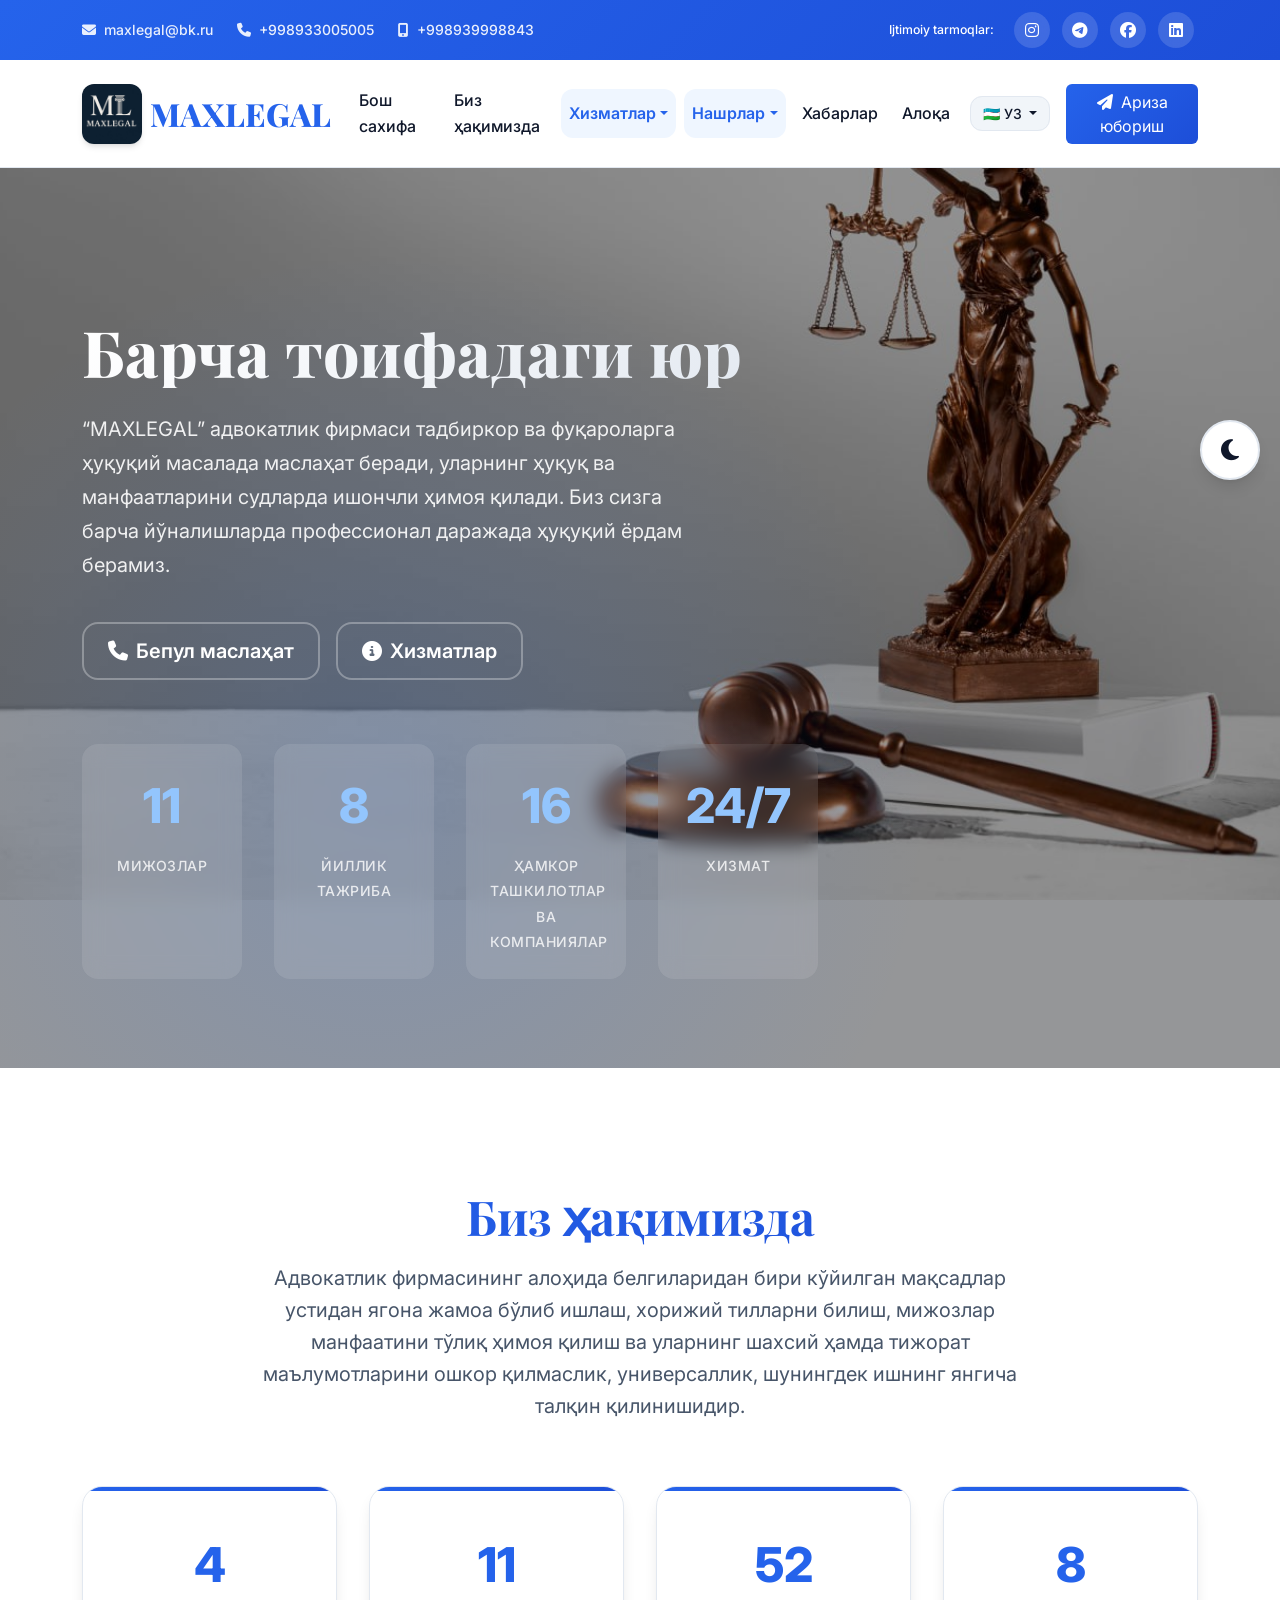
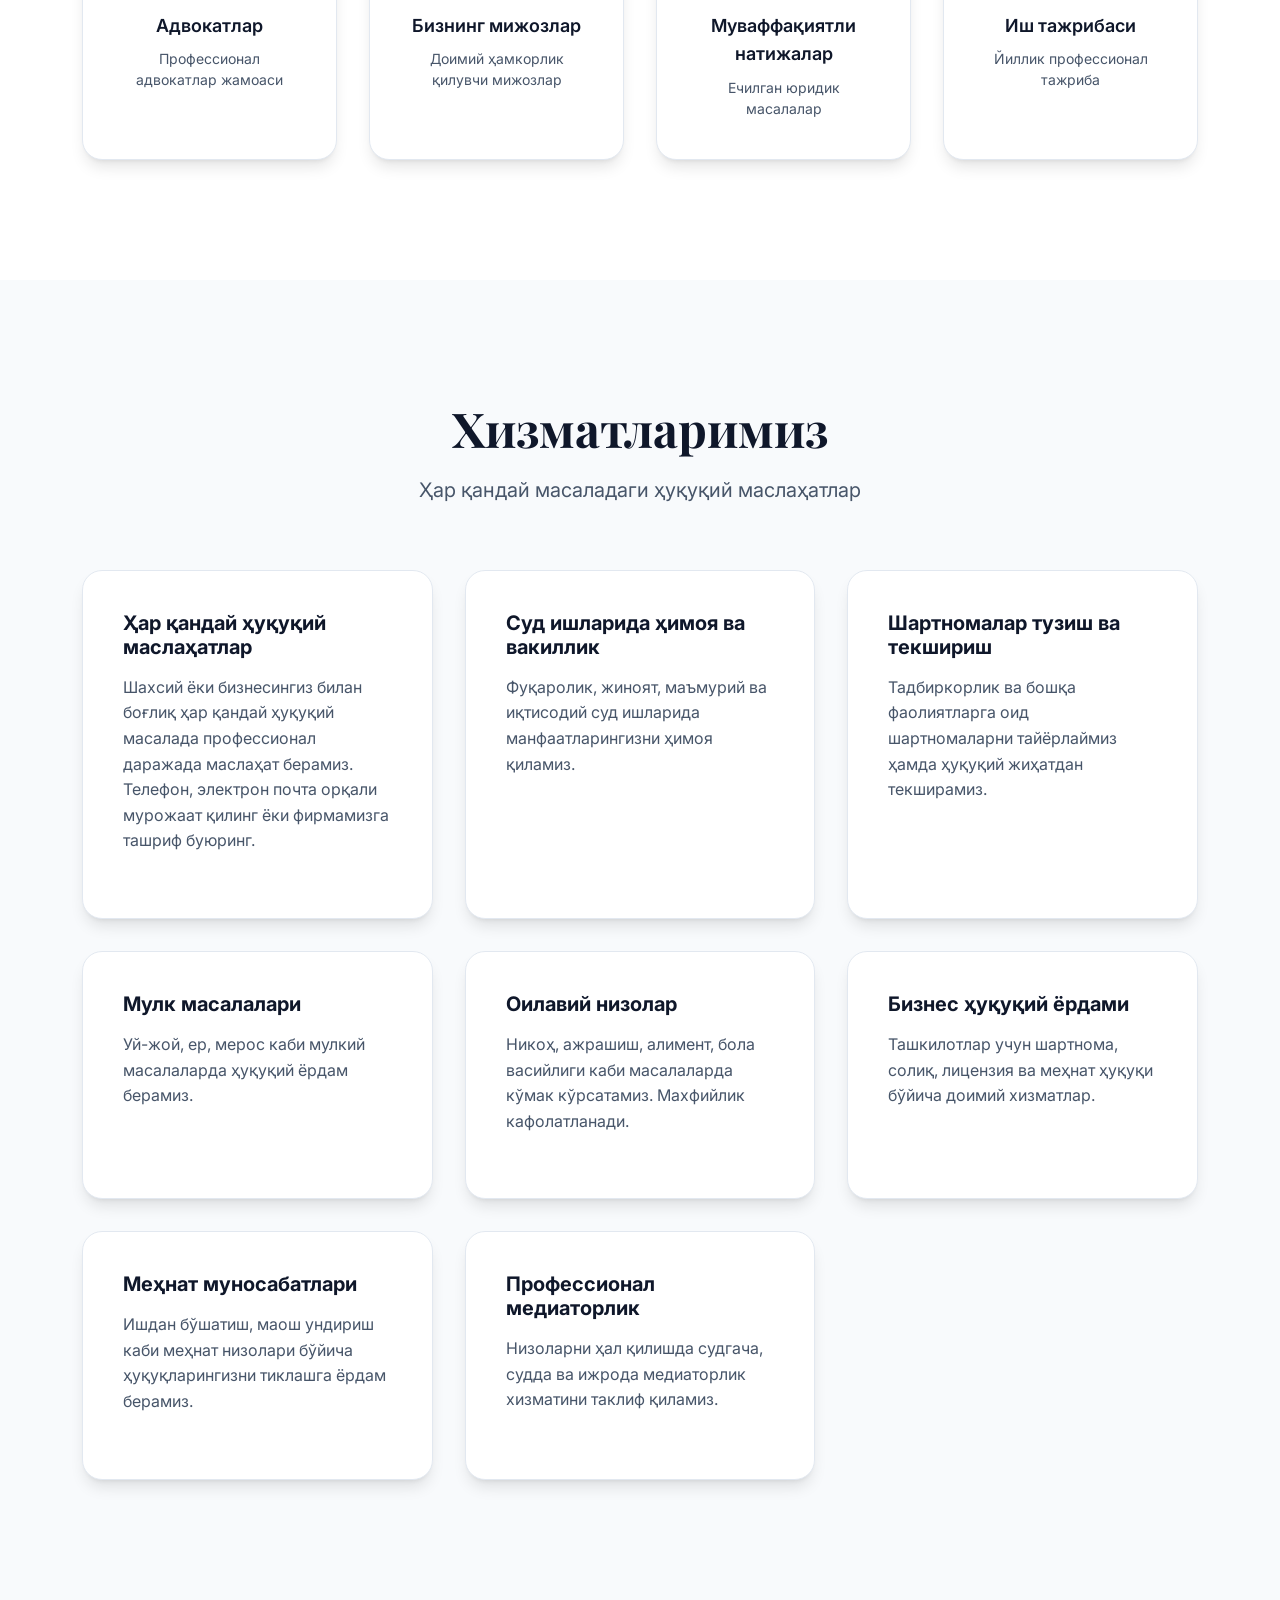
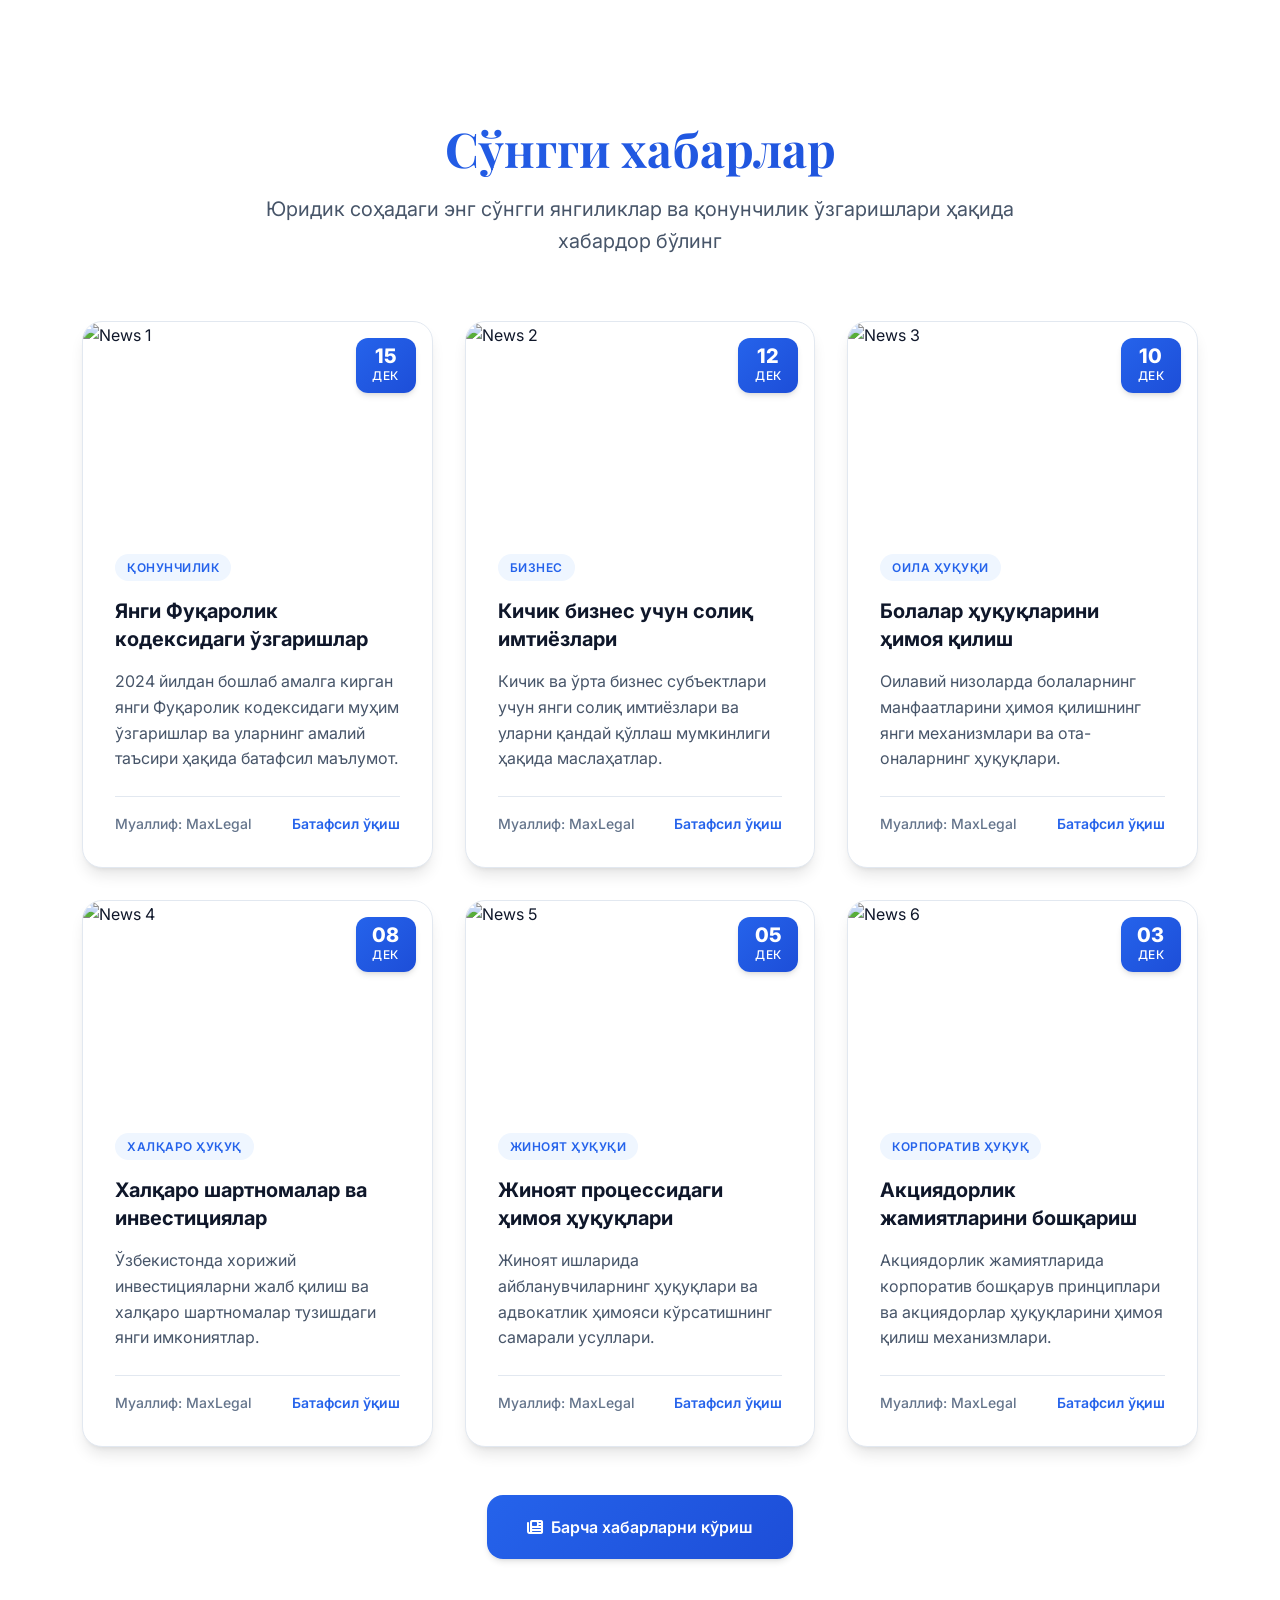
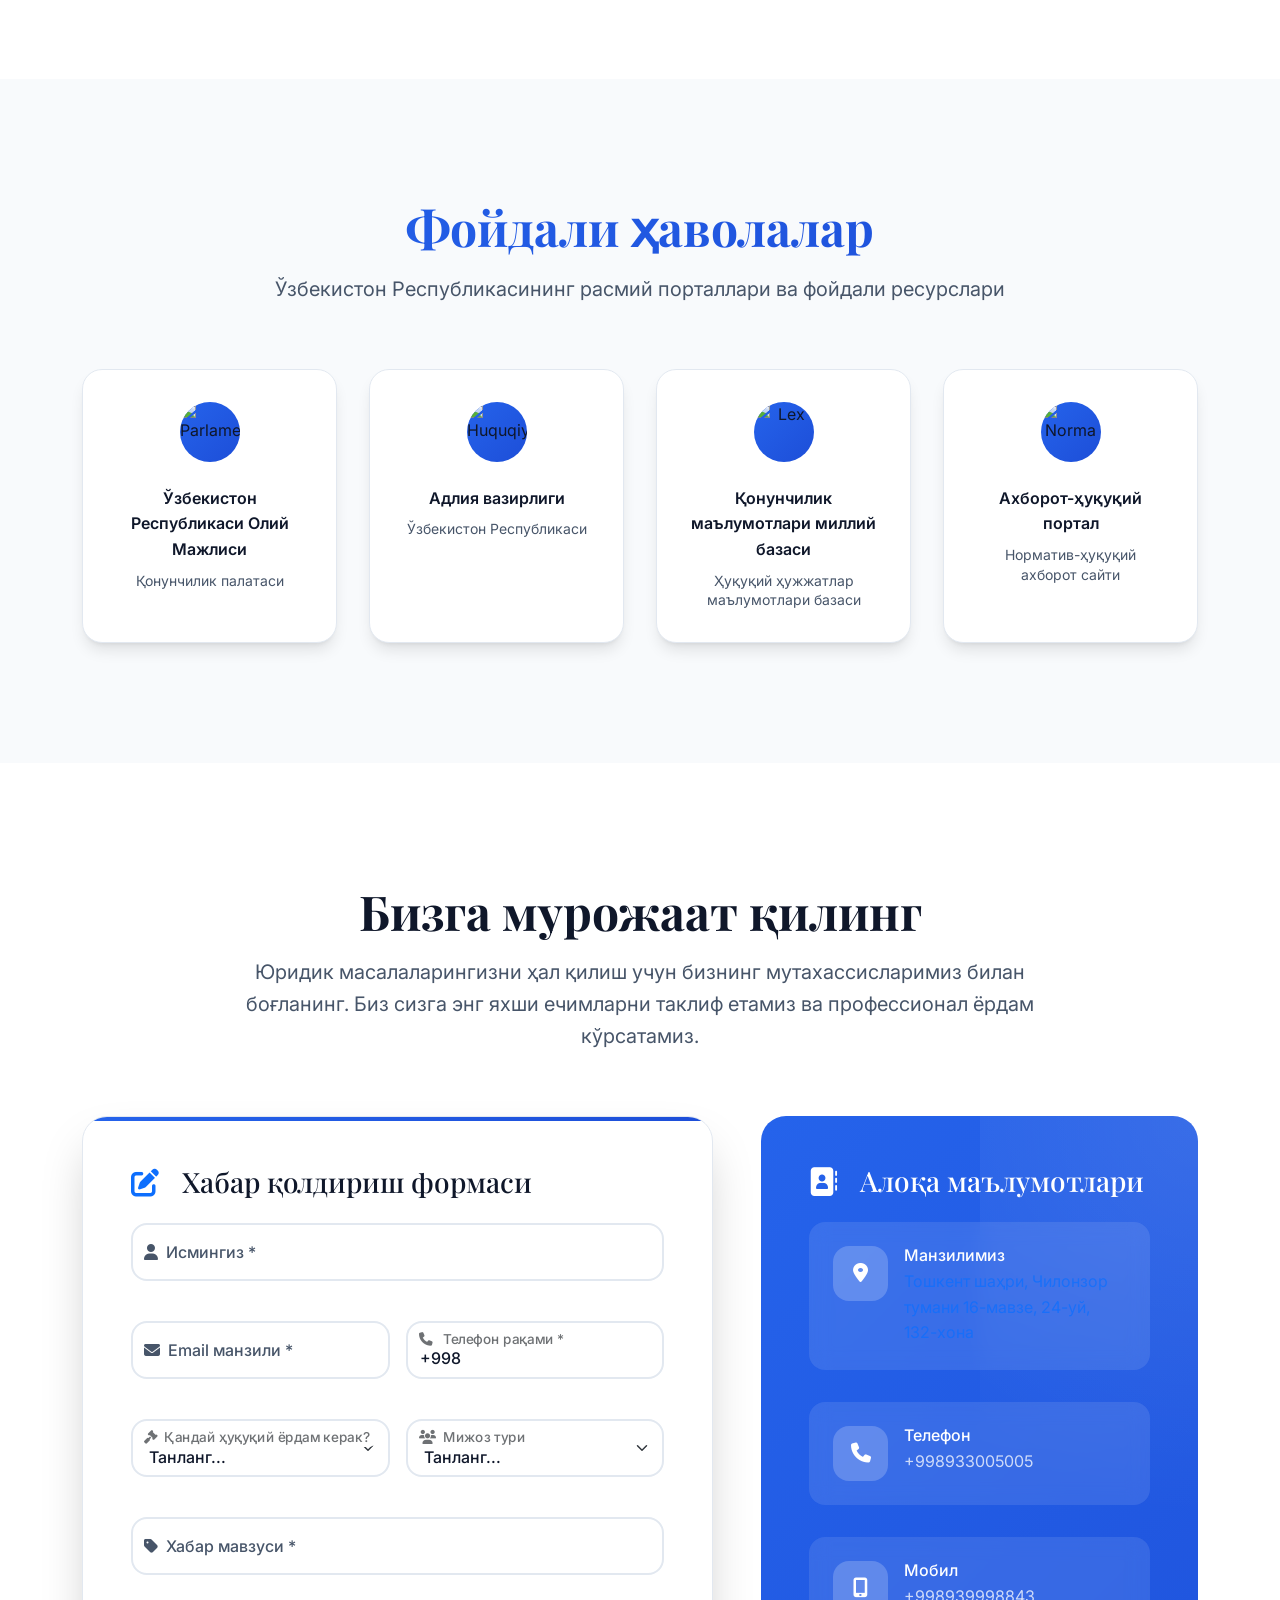
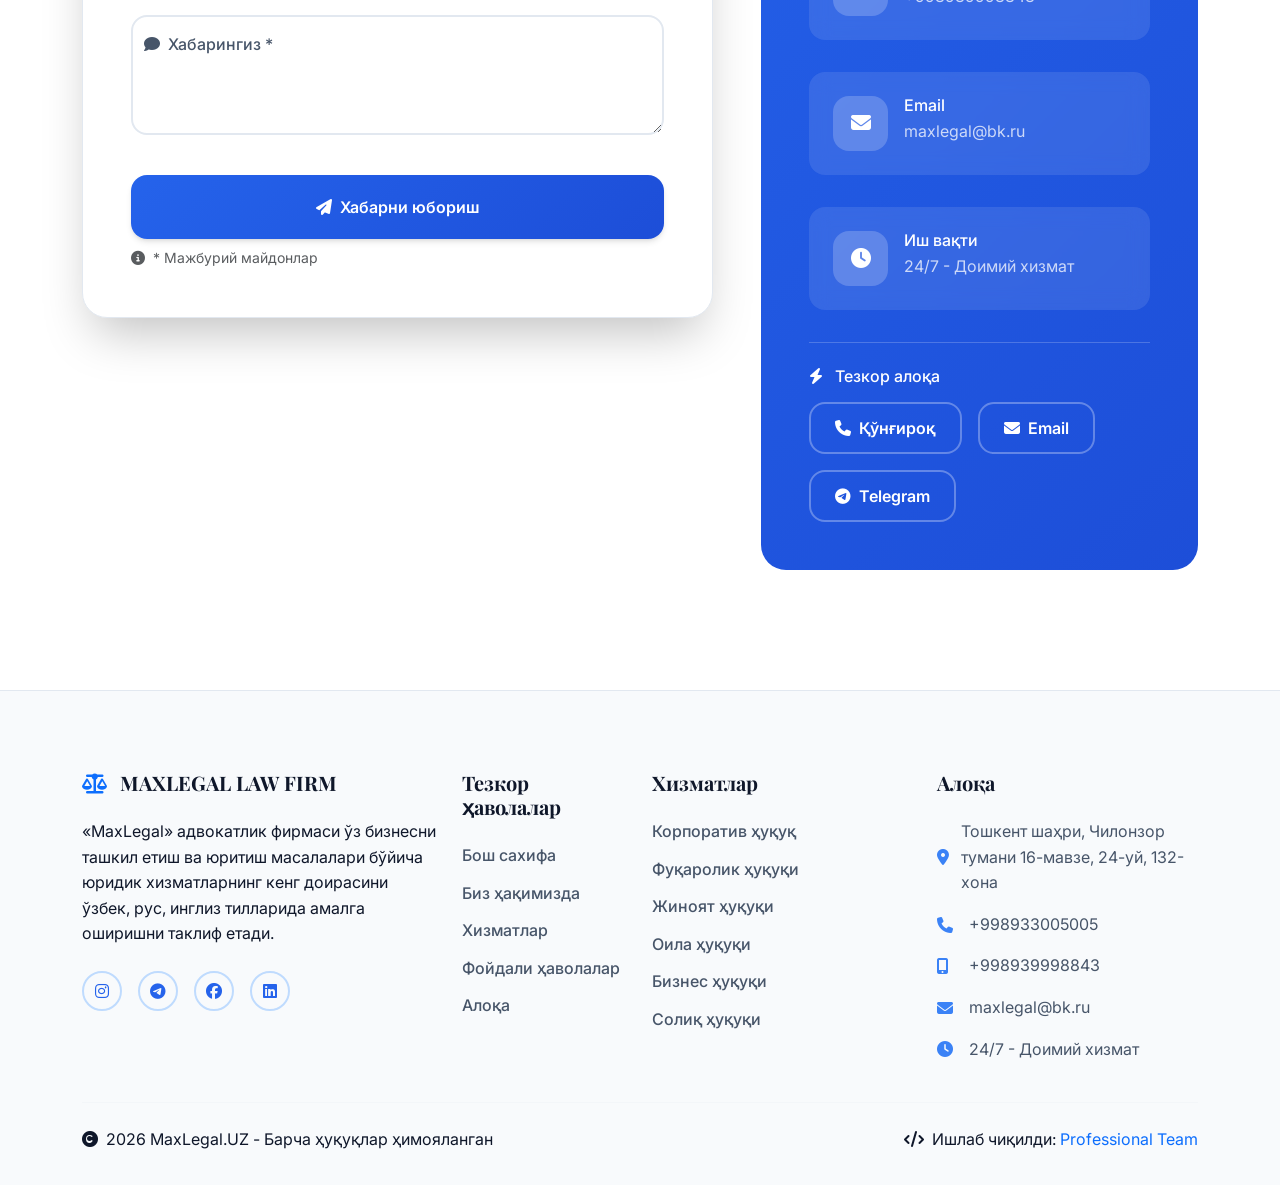
==== commit 1f22fe7e: "fixed" ====
--- a/src/main/resources/static/index.html
+++ b/src/main/resources/static/index.html
@@ -78,10 +78,10 @@
                 <div class="d-flex justify-content-end align-items-center gap-3">
                     <span class="small d-none d-md-inline" data-i18n="social.follow">Ijtimoiy tarmoqlar:</span>
                     <div class="social-links">
-                        <a href="#" aria-label="Instagram">
+                        <a href="https://www.instagram.com/maxlegal1995?utm_source=qr&igsh=bnN2cmd0M2VuMW0w" aria-label="Instagram">
                             <i class="fab fa-instagram"></i>
                         </a>
-                        <a href="#" aria-label="Telegram">
+                        <a href="https://t.me/maxlegal_advokat" aria-label="Telegram">
                             <i class="fab fa-telegram"></i>
                         </a>
                         <a href="#" aria-label="Facebook">
@@ -507,7 +507,7 @@
             <!-- Parliament -->
             <a href="https://taplink.cc/oliymajlis" class="link-card" data-aos="fade-up" data-aos-delay="100" target="_blank" rel="noopener">
                 <div class="link-icon circle-image">
-                    <img src="/static/images/Qonunchilik%20palata.jpg" alt="Parlament">
+                    <img src="https://www.google.com/imgres?q=qonunchilik%20palatasi&imgurl=https%3A%2F%2Fparliament.gov.uz%2Fmedia%2Fpost_images%2Fphoto_2025-02-10_18-55-16.jpg&imgrefurl=https%3A%2F%2Fparliament.gov.uz%2Fnews%2Foliy-majlis-qonunchilik-palatasiga-hisob-palatasining-hisoboti-taqdim-qilindi&docid=qlUEzOgSfGY77M&tbnid=muJ5IuwkA0MNpM&vet=12ahUKEwjZ3Na8m6qOAxVZ_7sIHcCFPGkQM3oECGIQAA..i&w=910&h=566&hcb=2&ved=2ahUKEwjZ3Na8m6qOAxVZ_7sIHcCFPGkQM3oECGIQAA" alt="Parlament">
                 </div>
                 <div class="link-title" data-i18n="links.parliament.title">Ўзбекистон Республикаси Олий Мажлиси</div>
                 <div class="link-description" data-i18n="links.parliament.desc">Қонунчилик палатаси</div>
@@ -516,7 +516,7 @@
             <!-- Justice Ministry -->
             <a href="https://t.me/huquqiyaxborot" class="link-card" data-aos="fade-up" data-aos-delay="150" target="_blank" rel="noopener">
                 <div class="link-icon circle-image">
-                    <img src="/static/images/Huquqiy.jpg" alt="Huquqiy">
+                    <img src="https://cdn4.cdn-telegram.org/file/[base64].jpg" alt="Huquqiy">
                 </div>
                 <div class="link-title" data-i18n="links.justice.title">Адлия вазирлиги</div>
                 <div class="link-description" data-i18n="links.justice.desc">Ўзбекистон Республикаси</div>
@@ -525,7 +525,7 @@
             <!-- Lex.uz -->
             <a href="https://lex.uz" class="link-card" data-aos="fade-up" data-aos-delay="175" target="_blank" rel="noopener">
                 <div class="link-icon circle-image">
-                    <img src="/static/images/Lex.jpg" alt="Lex">
+                    <img src="https://www.google.com/imgres?q=lex.uz%20picture&imgurl=https%3A%2F%2Fplay-lh.googleusercontent.com%2FCm2L8s_BoSrJSjVtWeurci5rh9RU-FqCgpEzl9lzO2IJMswhf3S5RQzMkCdq2OyggEg&imgrefurl=https%3A%2F%2Fplay.google.com%2Fstore%2Fapps%2Fdetails%3Fid%3Duz.lex.mobile%26hl%3Dru&docid=bKZRySPzw57cAM&tbnid=IsFwQ7ysdHabWM&vet=12ahUKEwiy07DEnKqOAxXVBhAIHRagEjwQM3oECBcQAA..i&w=512&h=512&hcb=2&ved=2ahUKEwiy07DEnKqOAxXVBhAIHRagEjwQM3oECBcQAA" alt="Lex">
                 </div>
                 <div class="link-title" data-i18n="links.lex.title">Қонунчилик маълумотлари миллий базаси</div>
                 <div class="link-description" data-i18n="links.lex.desc">Ҳуқуқий ҳужжатлар маълумотлари базаси</div>
@@ -534,7 +534,7 @@
             <!-- Norma.uz -->
             <a href="https://www.norma.uz" class="link-card" data-aos="fade-up" data-aos-delay="200" target="_blank" rel="noopener">
                 <div class="link-icon circle-image">
-                    <img src="/static/images/Norma.jpg" alt="Norma">
+                    <img src="https://www.google.com/imgres?q=norma%20uz%20picture&imgurl=https%3A%2F%2Fapi.logobank.uz%2Fmedia%2Flogos_png%2FNorma_uz-01.png&imgrefurl=https%3A%2F%2Flogobank.uz%2Flogos%2F305&docid=quQ73TcBVqLxmM&tbnid=CxB4lC21FEVLdM&vet=12ahUKEwjAirLVnKqOAxUXU1UIHR53JPkQM3oECBMQAA..i&w=2250&h=2250&hcb=2&ved=2ahUKEwjAirLVnKqOAxUXU1UIHR53JPkQM3oECBMQAA" alt="Norma">
                 </div>
                 <div class="link-title" data-i18n="links.norma.title">Ахборот-ҳуқуқий портал</div>
                 <div class="link-description" data-i18n="links.norma.desc">Норматив-ҳуқуқий ахборот сайти</div>
@@ -596,11 +596,23 @@
                             </div>
                             <div class="col-md-6">
                                 <div class="form-floating">
-                                    <input type="tel" class="form-control" id="phone" name="phone" data-i18n-placeholder="form.phone.placeholder" placeholder="Телефон" required>
-                                    <label for="phone"><i class="fas fa-phone me-2"></i><span data-i18n="form.phone">Телефон рақами</span> *</label>
-                                    <div class="invalid-feedback" data-i18n="form.phone.required">Телефон рақами киритилиши шарт</div>
+                                    <input type="tel" class="form-control"
+                                           id="phone"
+                                           name="phone"
+                                           value="+998"
+                                           maxlength="13"
+                                           placeholder="Телефон"
+                                           required>
+                                    <label for="phone">
+                                        <i class="fas fa-phone me-2"></i>
+                                        <span data-i18n="form.phone">Телефон рақами</span> *
+                                    </label>
+                                    <div class="invalid-feedback" data-i18n="form.phone.required">
+                                        Телефон рақами киритилиши шарт
+                                    </div>
                                 </div>
                             </div>
+
 
                             <!-- Service Type and Client Type -->
                             <div class="col-md-6">
@@ -676,7 +688,11 @@
                         </div>
                         <div>
                             <h6 class="mb-1" data-i18n="contact.address.title">Манзилимиз</h6>
-                            <p class="mb-0 opacity-75" data-i18n="contact.address">Тошкент ш., Яккасарой тумани, Ш.Руставели кўчаси, 116/2</p>
+                            <a href="https://goo.gl/maps/cgLxzVpWGUUptRAA6" target="_blank" style="text-decoration: none;">
+                                <p class="mb-0 opacity-75" data-i18n="contact.address">
+                                    Тошкент шаҳри, Чилонзор тумани 16-мавзе, 24-уй, 132-хона
+                                </p>
+                            </a>
                         </div>
                     </div>
 
@@ -759,10 +775,10 @@
                         юридик хизматларнинг кенг доирасини ўзбек, рус, инглиз тилларида амалга оширишни таклиф етади.
                     </p>
                     <div class="d-flex gap-3">
-                        <a href="#" class="btn btn-outline-primary btn-sm" aria-label="Instagram">
+                        <a href="https://www.instagram.com/maxlegal1995?utm_source=qr&igsh=bnN2cmd0M2VuMW0w" class="btn btn-outline-primary btn-sm" aria-label="Instagram">
                             <i class="fab fa-instagram"></i>
                         </a>
-                        <a href="#" class="btn btn-outline-primary btn-sm" aria-label="Telegram">
+                        <a href="https://t.me/maxlegal_advokat" class="btn btn-outline-primary btn-sm" aria-label="Telegram">
                             <i class="fab fa-telegram"></i>
                         </a>
                         <a href="#" class="btn btn-outline-primary btn-sm" aria-label="Facebook">
@@ -810,7 +826,7 @@
                     <h5 data-i18n="nav.contact">Алоқа</h5>
                     <div class="footer-contact-item">
                         <i class="fas fa-map-marker-alt"></i>
-                        <span data-i18n="contact.address">Тошкент ш., Яккасарой тумани, Ш.Руставели кўчаси, 116/2</span>
+                        <span data-i18n="contact.address">Тошкент шаҳри, Чилонзор тумани 16-мавзе, 24-уй, 132-хона</span>
                     </div>
                     <div class="footer-contact-item">
                         <i class="fas fa-phone"></i>
@@ -874,12 +890,11 @@
         };
 
         try {
-            const response = await fetch("http://localhost:8080/api/contact", {
-                method: "POST",
+            const response = await axios.post('https://maxlegal.uz/api/contact', formData, {
                 headers: {
-                    "Content-Type": "application/json"
-                },
-                body: JSON.stringify(data)
+                    'Content-Type': 'application/json',
+                    'Accept': 'application/json'
+                }
             });
 
             const result = await response.json();
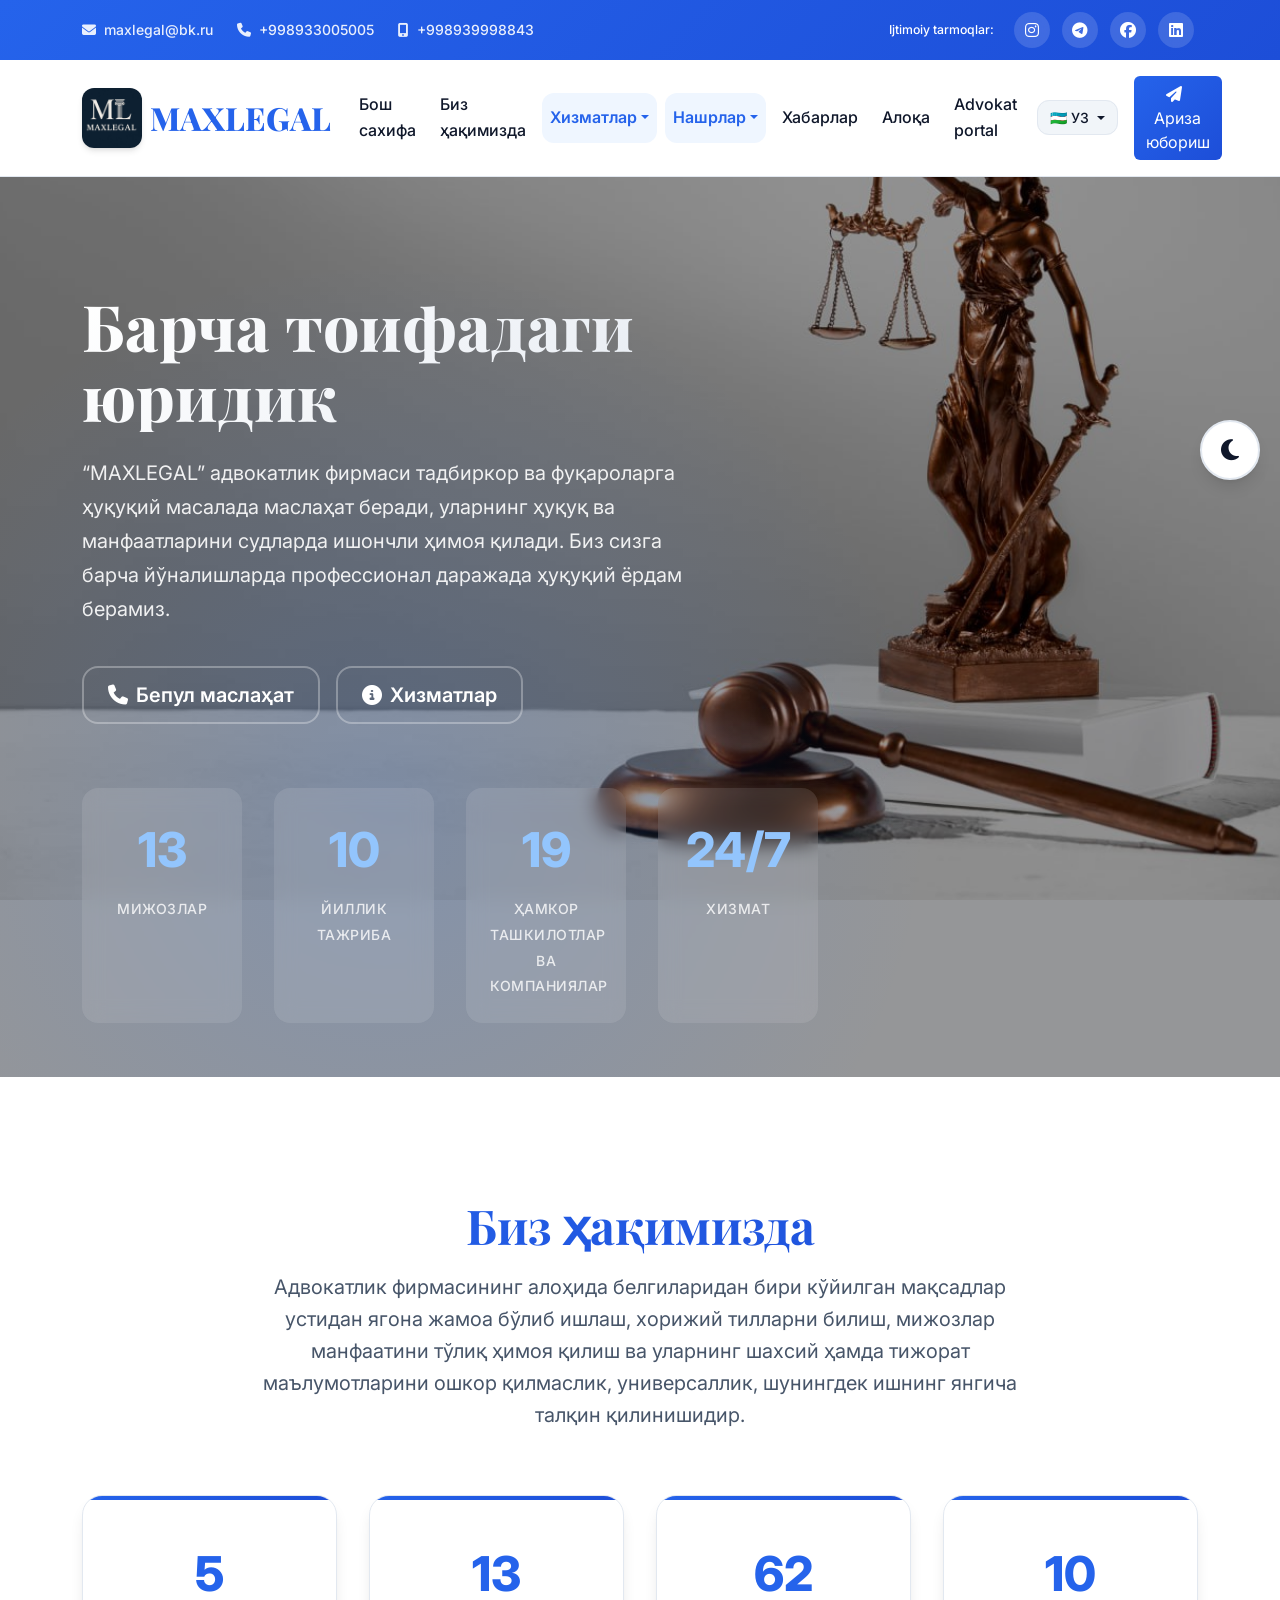
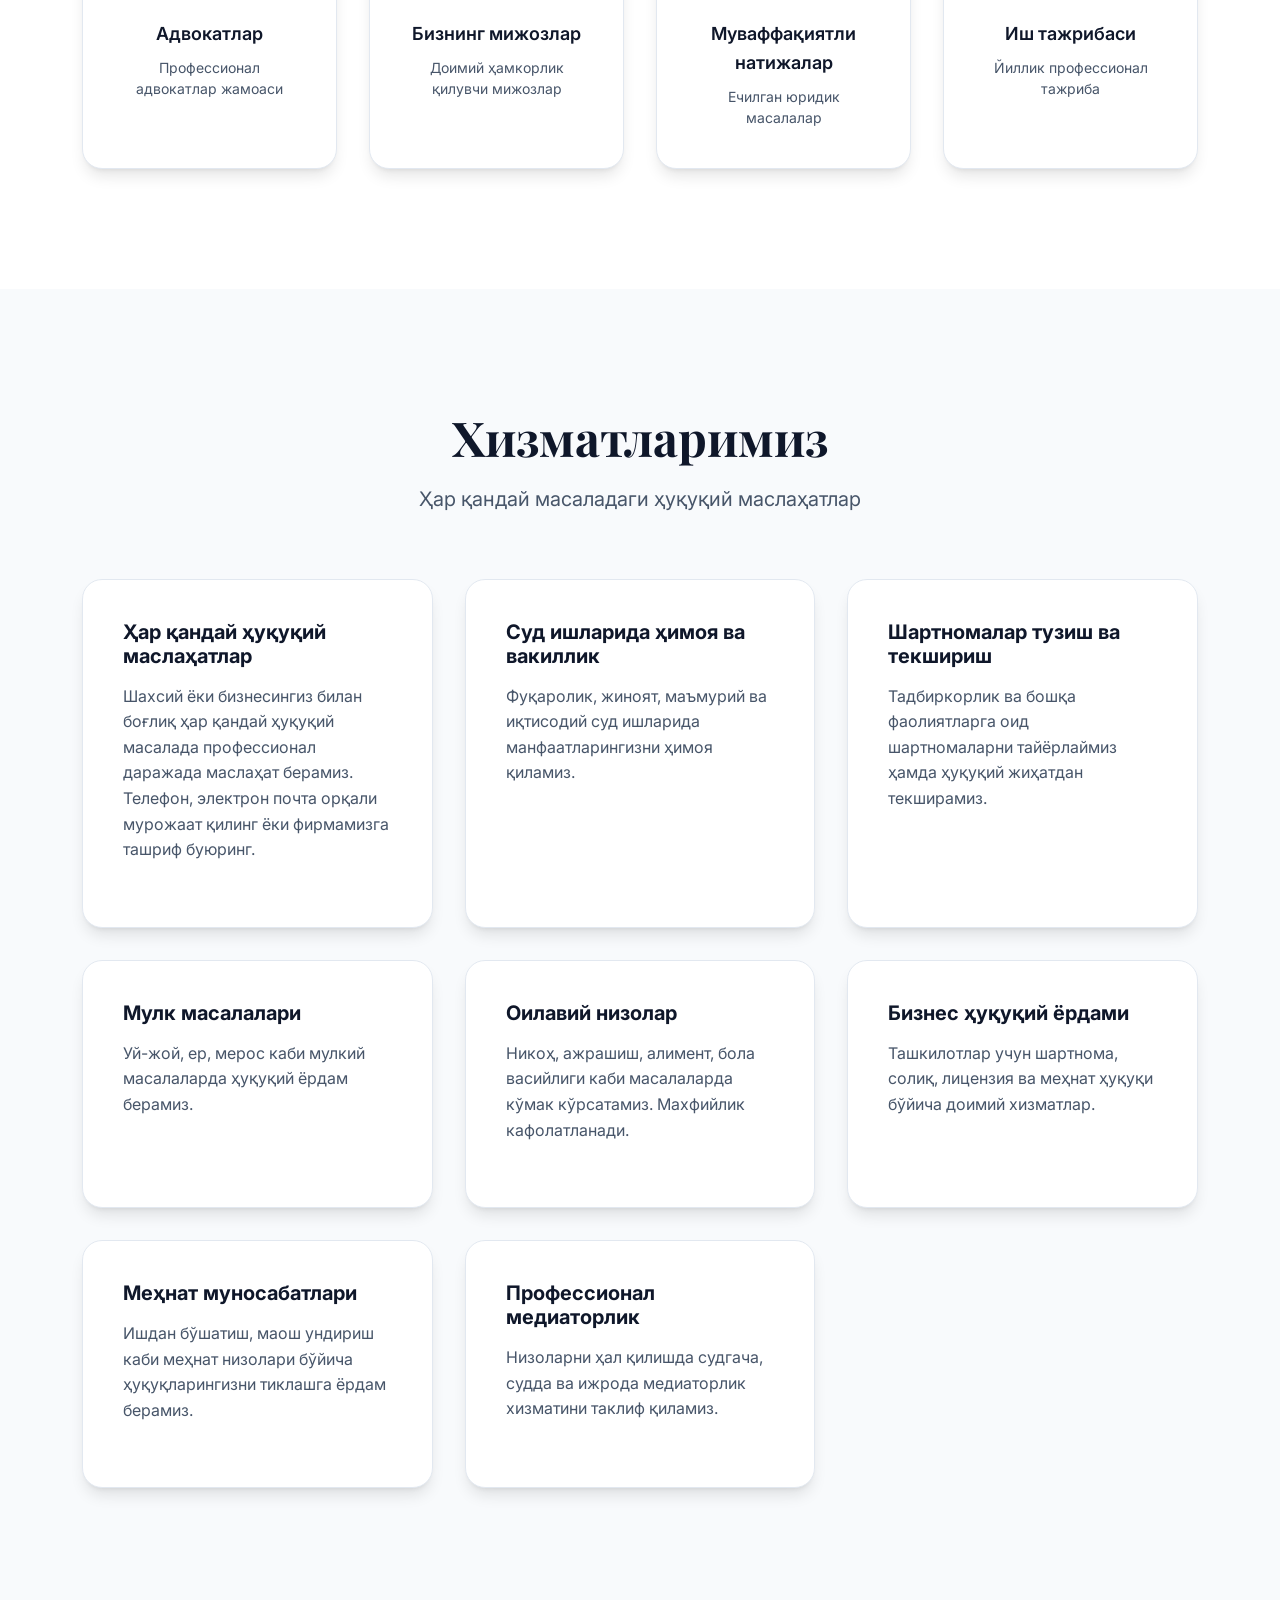
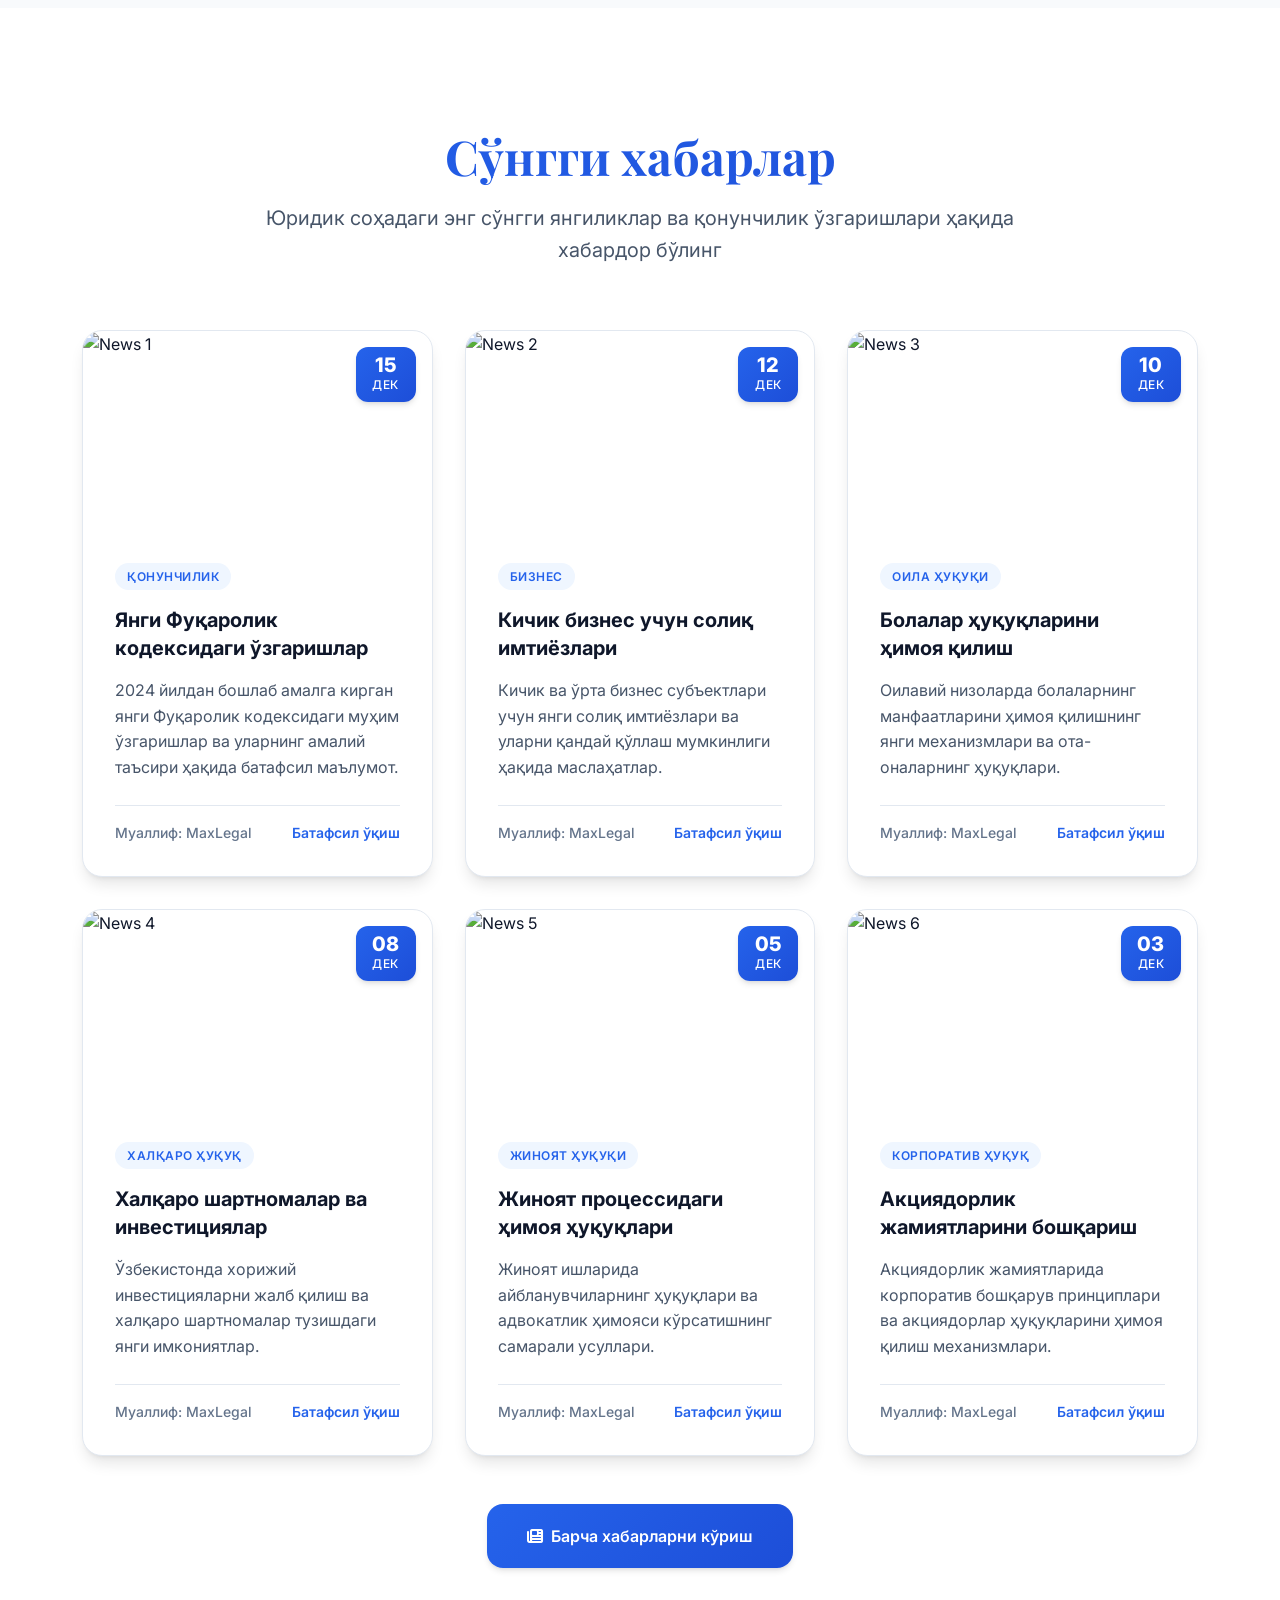
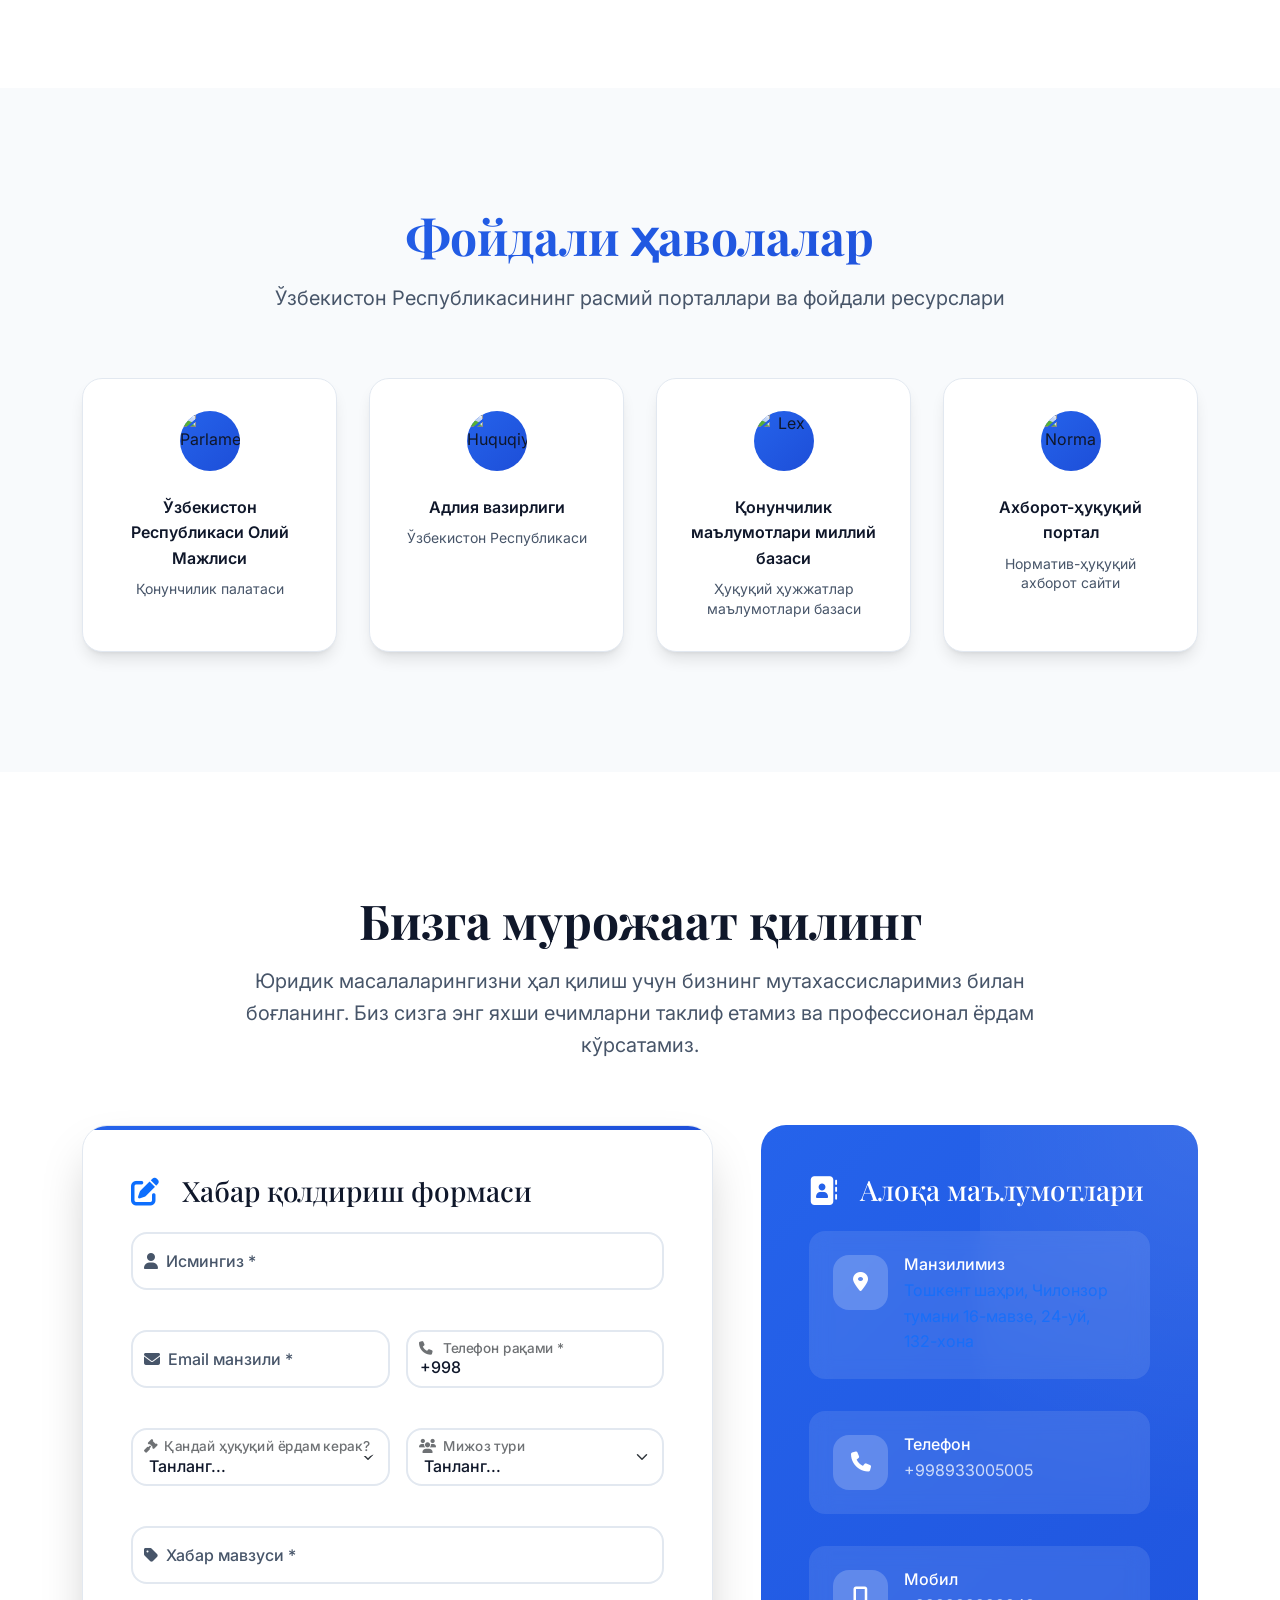
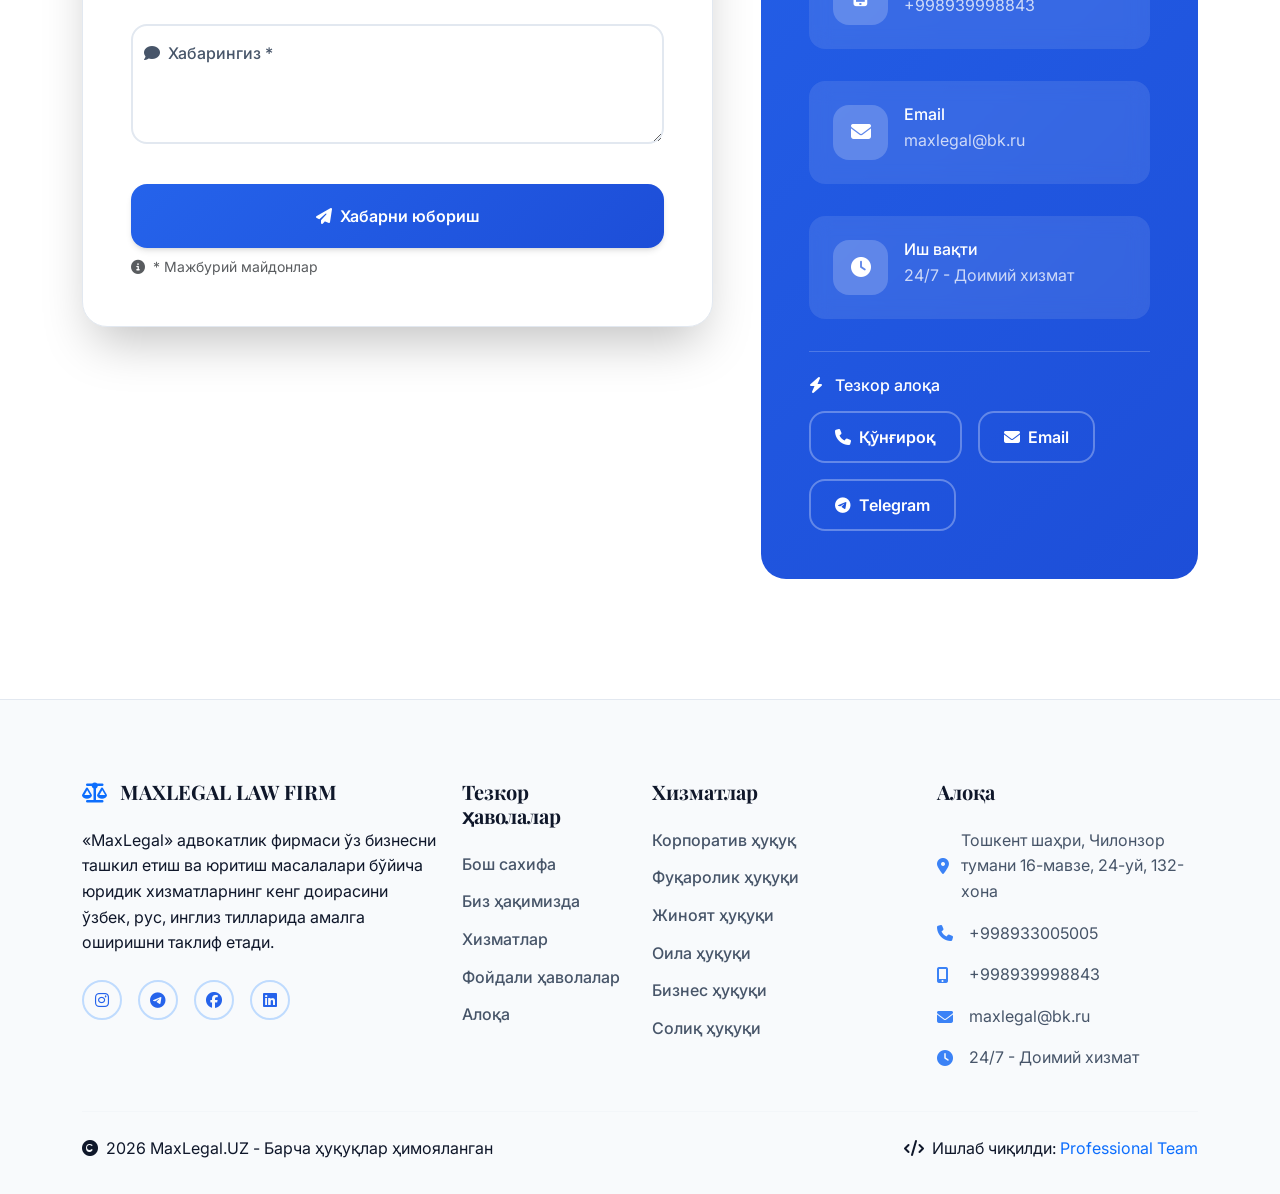
==== commit 0f02b6e3: "feat: add JWT auth, security startup checks, lawyer portal frontend, and fixes" ====
--- a/src/main/resources/static/index.html
+++ b/src/main/resources/static/index.html
@@ -168,6 +168,9 @@
                     <li class="nav-item">
                         <a class="nav-link" href="#contact" data-i18n="nav.contact">Алоқа</a>
                     </li>
+                    <li class="nav-item">
+                        <a class="nav-link" href="/lawyer.html">Advokat portal</a>
+                    </li>
                     <li class="nav-item dropdown ms-2">
                         <a class="language-selector dropdown-toggle" href="#" role="button" data-bs-toggle="dropdown" aria-expanded="false" id="currentLangSelector">
                             🇺🇿 УЗ
@@ -635,7 +638,7 @@
                                     <select class="form-select" id="clientType" name="clientType">
                                         <option value="" data-i18n="form.select">Танланг...</option>
                                         <option value="INDIVIDUAL" data-i18n="form.client.individual">Жисмоний шахс</option>
-                                        <option value="LEGAL_ENTITY" data-i18n="form.client.legal">Юридик шахс</option>
+                                        <option value="LEGAL" data-i18n="form.client.legal">Юридик шахс</option>
                                     </select>
                                     <label for="clientType"><i class="fas fa-users me-2"></i><span data-i18n="form.client.type">Мижоз тури</span></label>
                                 </div>
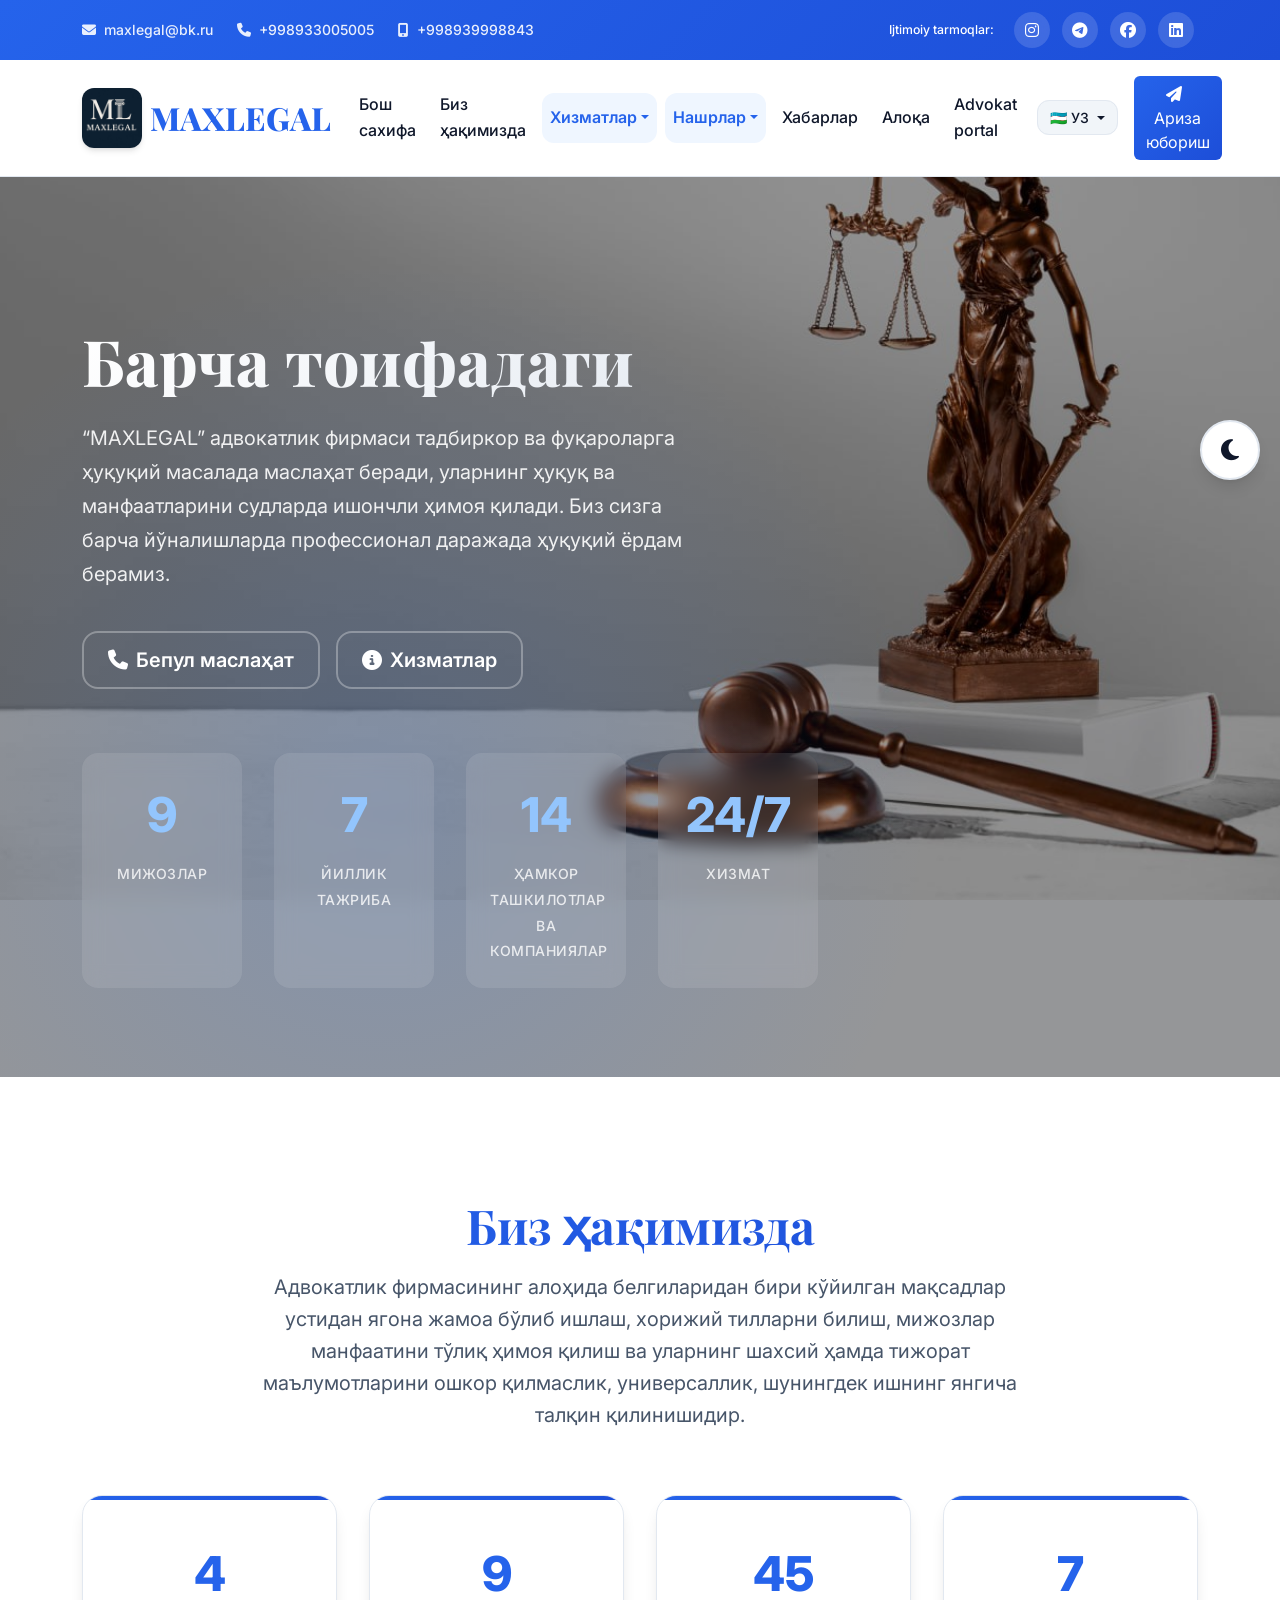
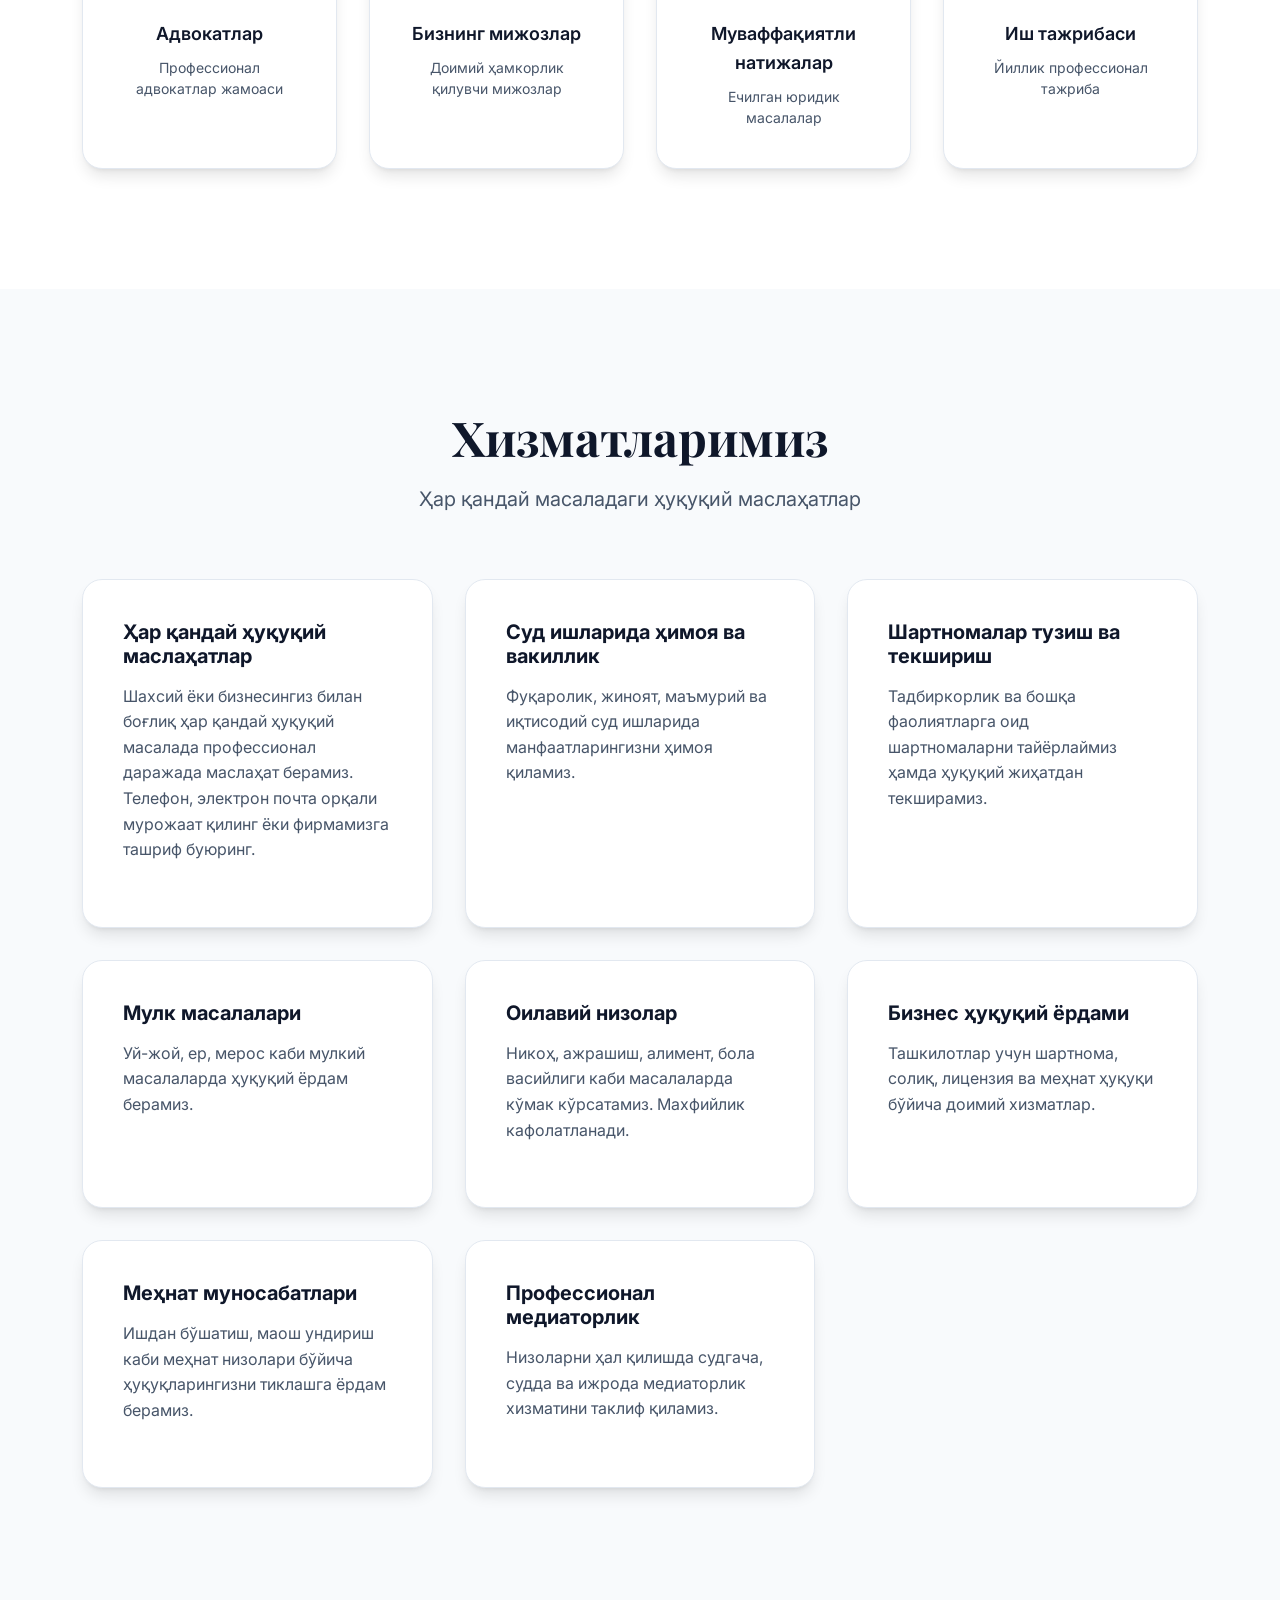
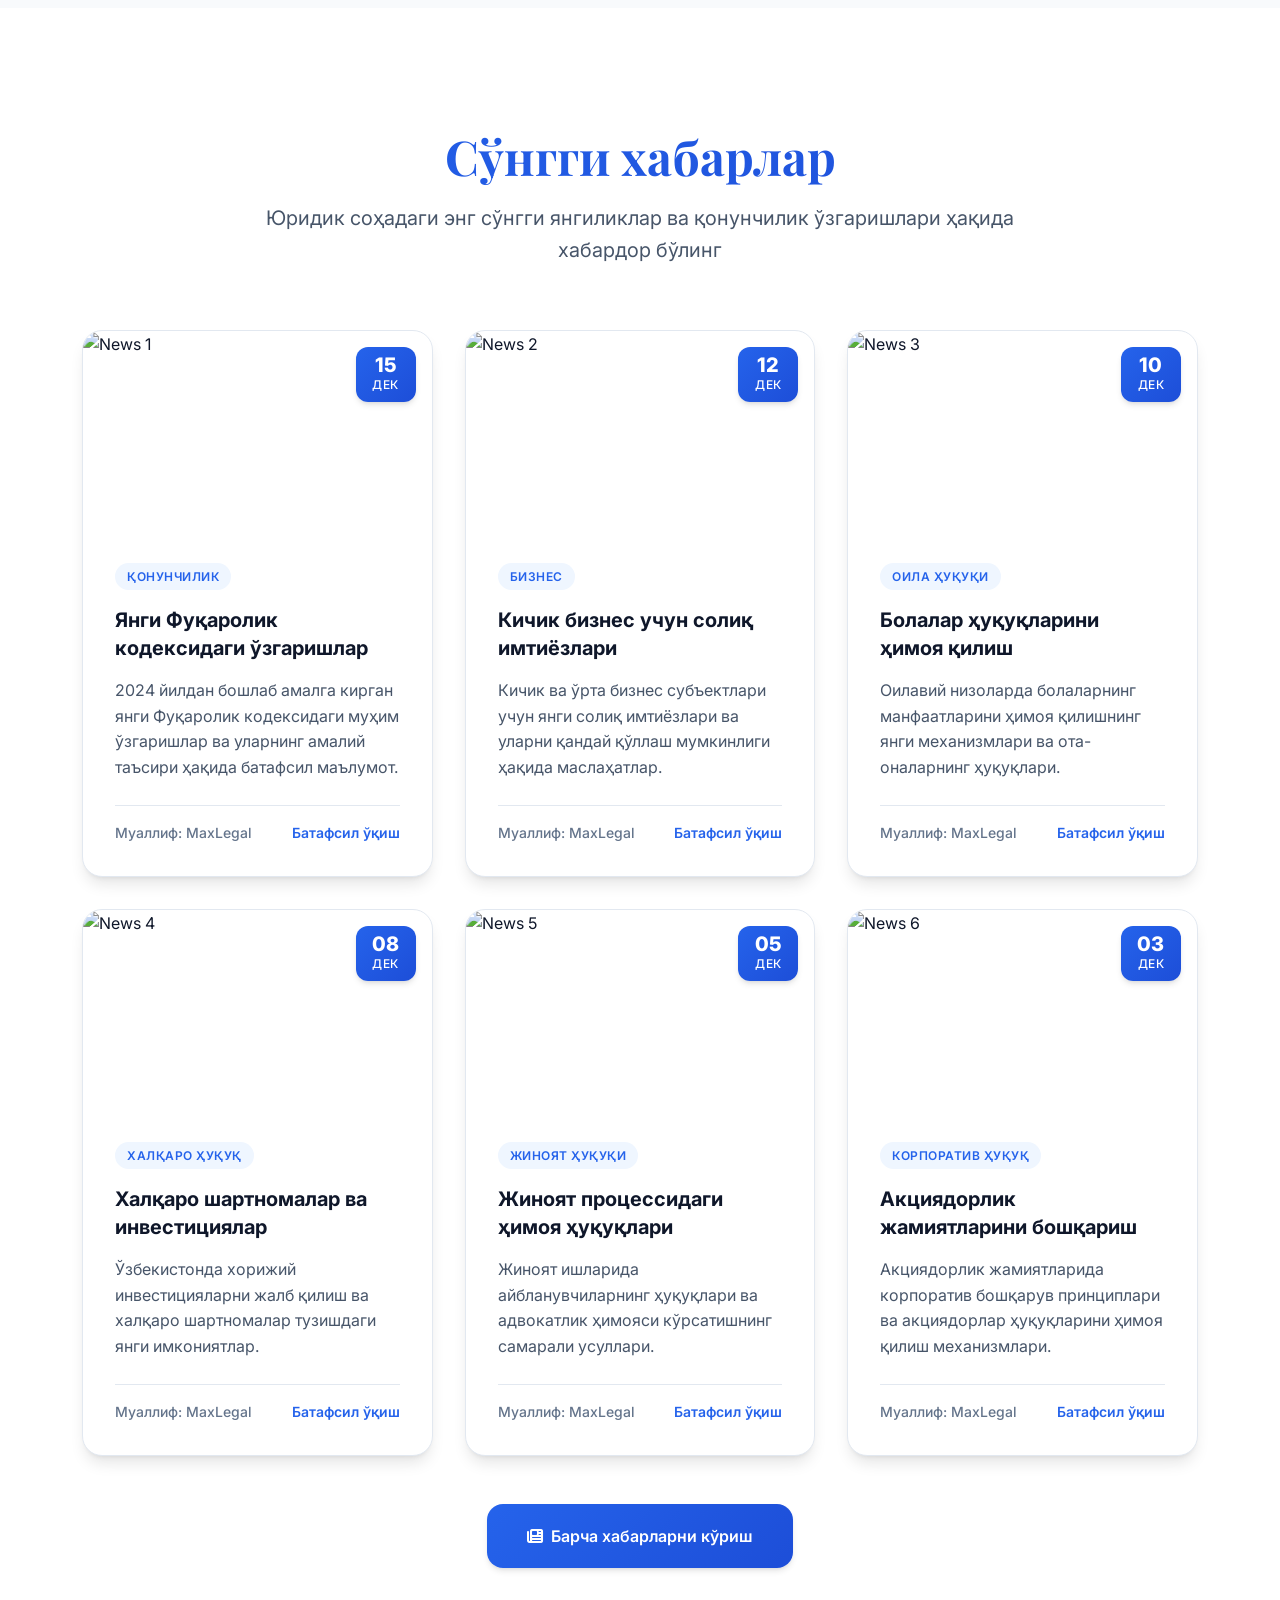
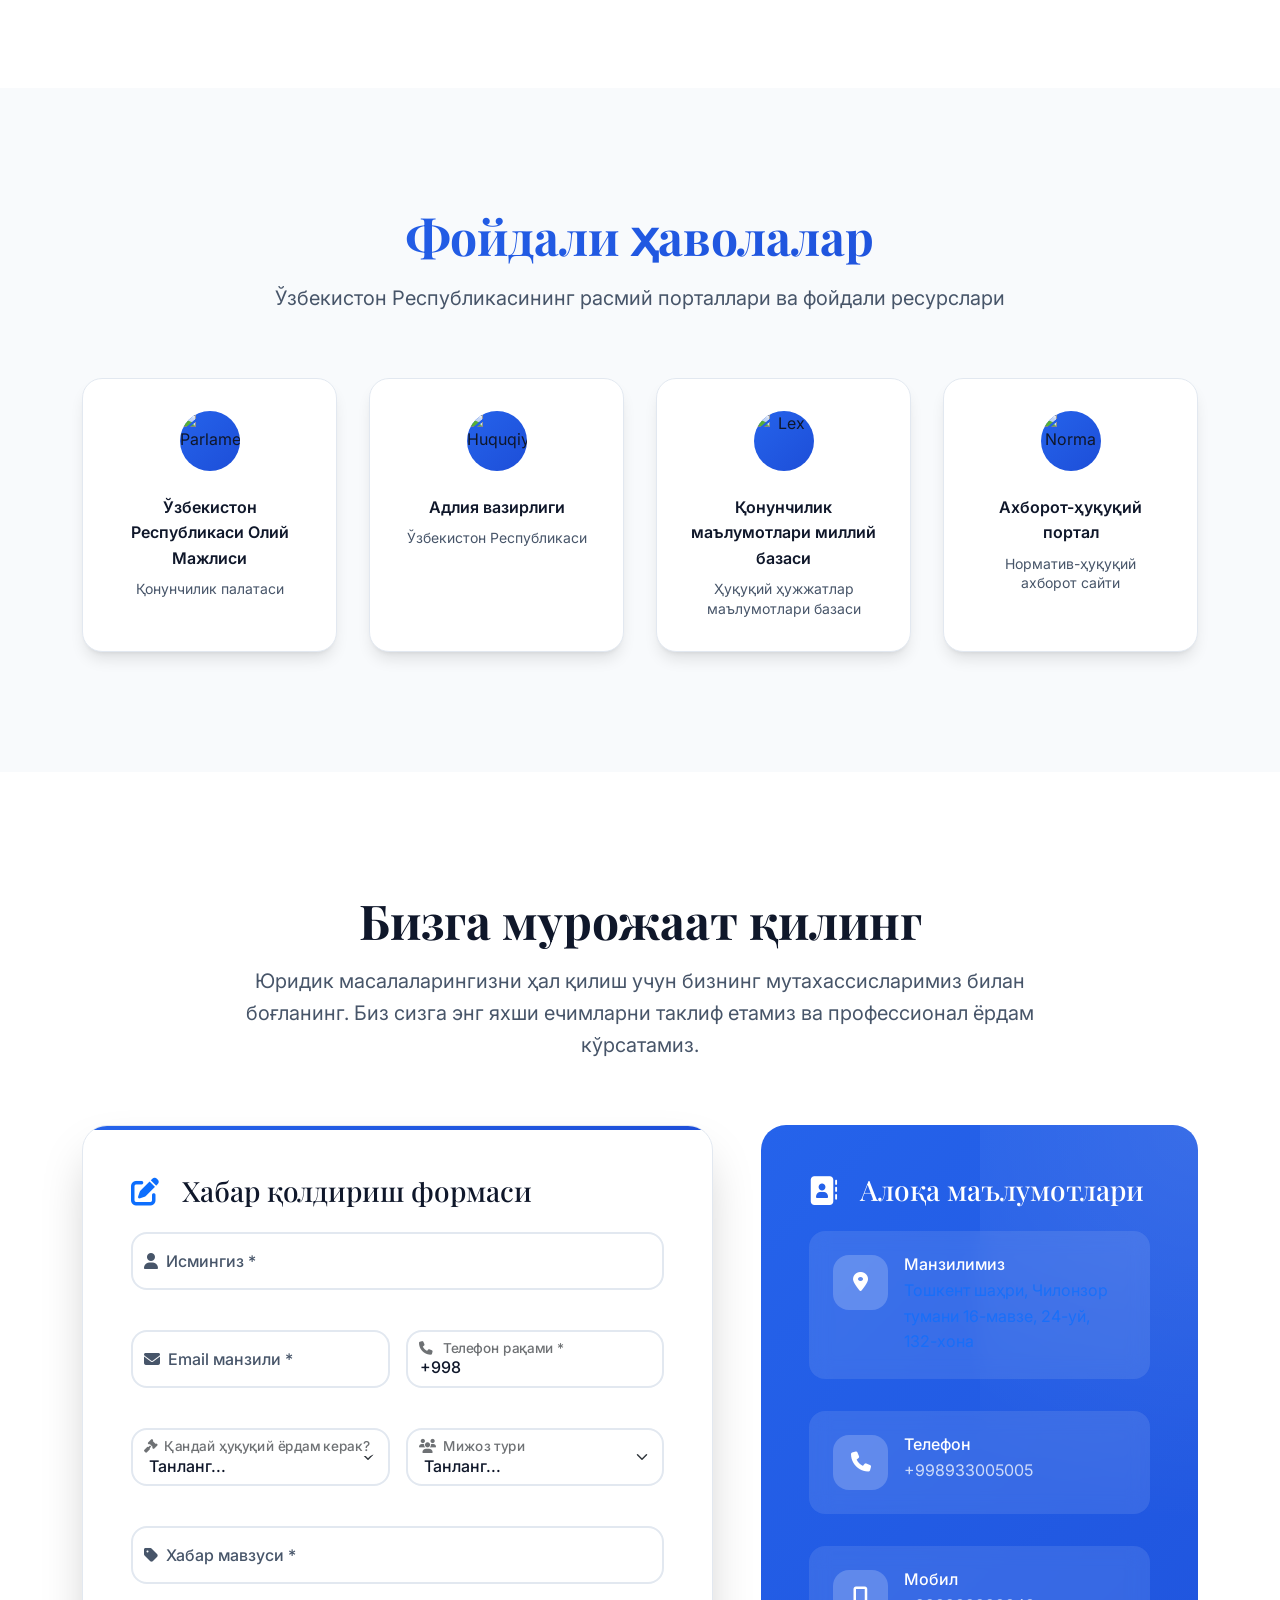
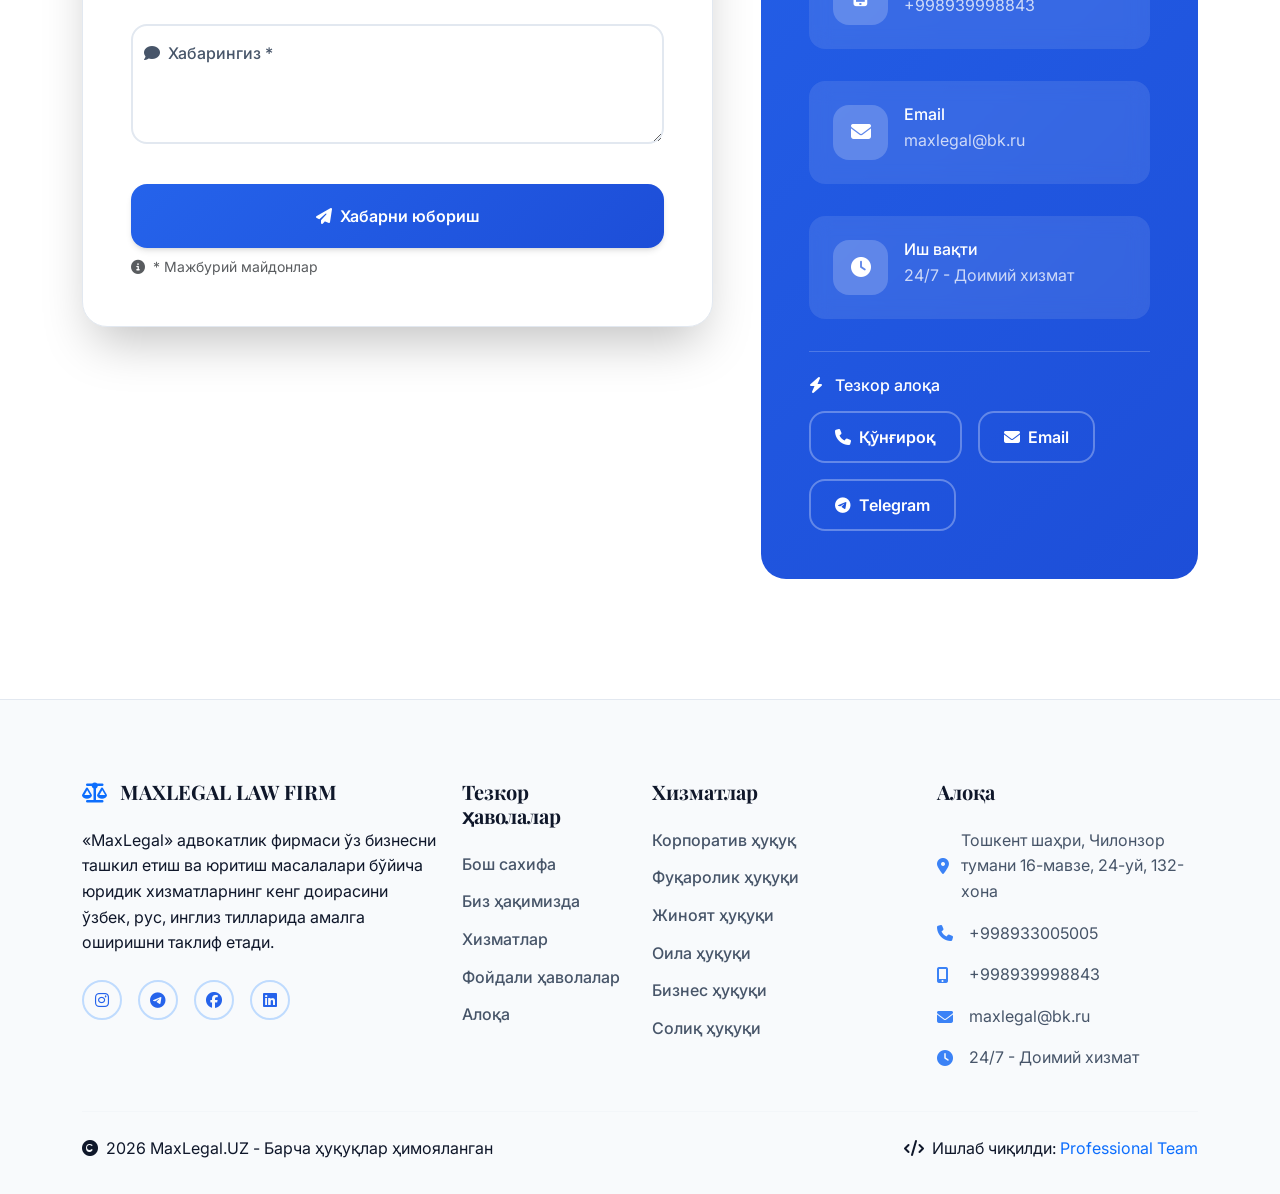
==== commit 6b9a281c: "feat: prod profile, secrets moved to env/local config, lawyer portal updates Co-Authored-By: Claude " ====
--- a/src/main/resources/static/index.html
+++ b/src/main/resources/static/index.html
@@ -876,49 +876,6 @@
 <script src="https://unpkg.com/aos@2.3.1/dist/aos.js"></script>
 <script src="js/i18n.js"></script>
 <script src="js/main.js"></script>
-<script>
-    document.getElementById("contactForm").addEventListener("submit", async function (e) {
-        e.preventDefault(); // sahifa reload bo'lishini oldini olamiz
-
-        // formadagi qiymatlarni olish
-        const data = {
-            name: document.getElementById("name").value,
-            email: document.getElementById("email").value,
-            phone: document.getElementById("phone").value,
-            serviceType: document.getElementById("serviceType").value,
-            clientType: document.getElementById("clientType").value,
-            subject: document.getElementById("subject").value,
-            message: document.getElementById("message").value,
-            langCode: "uz" // yoki navigator.language.substr(0, 2)
-        };
-
-        try {
-            const response = await axios.post('https://maxlegal.uz/api/contact', formData, {
-                headers: {
-                    'Content-Type': 'application/json',
-                    'Accept': 'application/json'
-                }
-            });
-
-            const result = await response.json();
-
-            if (response.ok && result.success) {
-                // Muvaffaqiyatli yuborildi
-                document.getElementById("successAlert").classList.remove("d-none");
-                document.getElementById("errorAlert").classList.add("d-none");
-                document.getElementById("contactForm").reset();
-            } else {
-                // Xatolik yuz berdi
-                document.getElementById("successAlert").classList.add("d-none");
-                document.getElementById("errorAlert").classList.remove("d-none");
-            }
-        } catch (error) {
-            console.error("Xatolik:", error);
-            document.getElementById("successAlert").classList.add("d-none");
-            document.getElementById("errorAlert").classList.remove("d-none");
-        }
-    });
-</script>
 
 </body>
 </html>
--- a/src/main/resources/static/css/style.css
+++ b/src/main/resources/static/css/style.css
@@ -1608,3 +1608,17 @@
     transition-duration: 0.01ms !important;
   }
 }
+
+/* ===== LAWYER PORTAL STYLES ===== */
+.lawyer-portal .card { background: var(--bg-card); }
+.lawyer-portal #loginCard .card-body { padding: 1.6rem; }
+.lawyer-portal .list-group-item { cursor: pointer; transition: transform 0.15s ease, box-shadow 0.15s ease; }
+.lawyer-portal .list-group-item:hover { transform: translateY(-4px); box-shadow: var(--shadow-md); }
+.lawyer-portal .available-item .badge { margin-left: 8px; }
+.lawyer-portal .badge { font-weight: 600; }
+.lawyer-portal .modal-body p { margin-bottom: 0.6rem; }
+.lawyer-portal .text-muted.small { font-size: 0.85rem; }
+@media (max-width: 767px) {
+  .lawyer-portal #loginCol { order: 2; }
+  .lawyer-portal #dashboard { order: 1; }
+}
